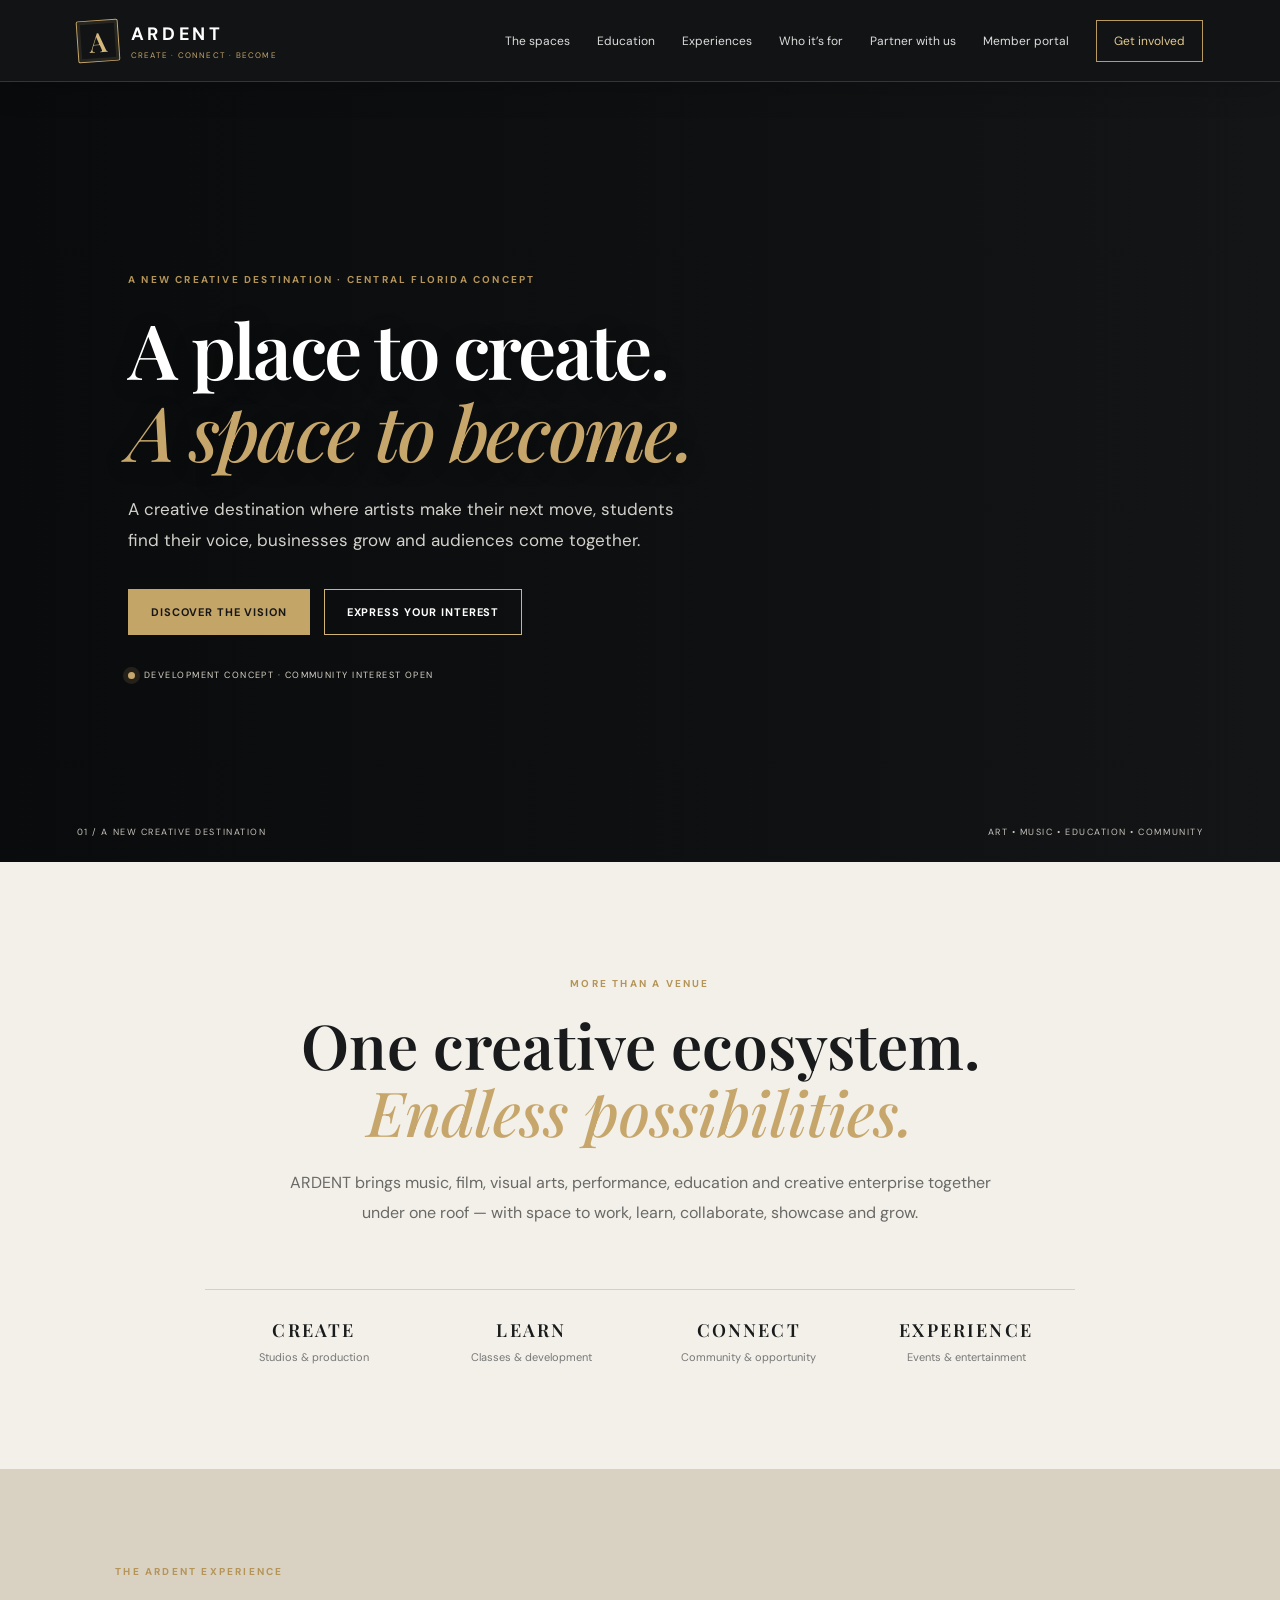
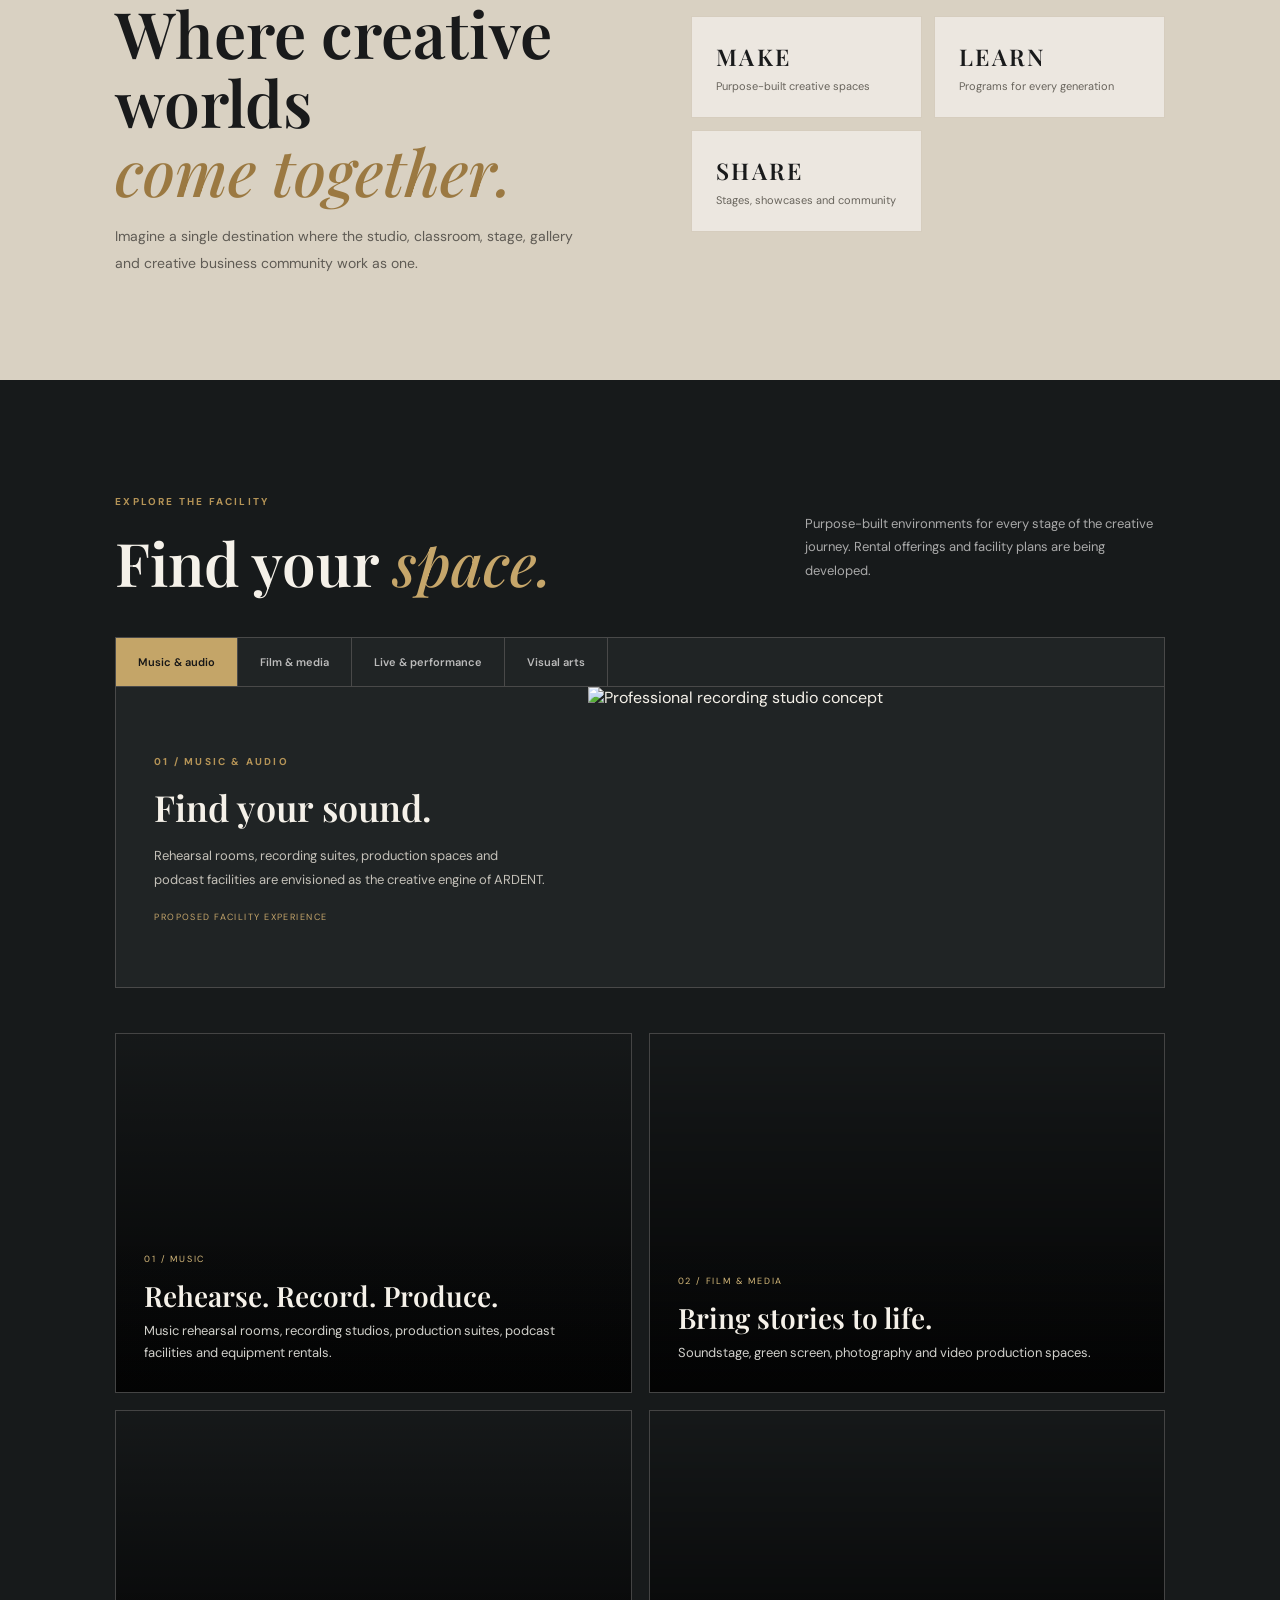
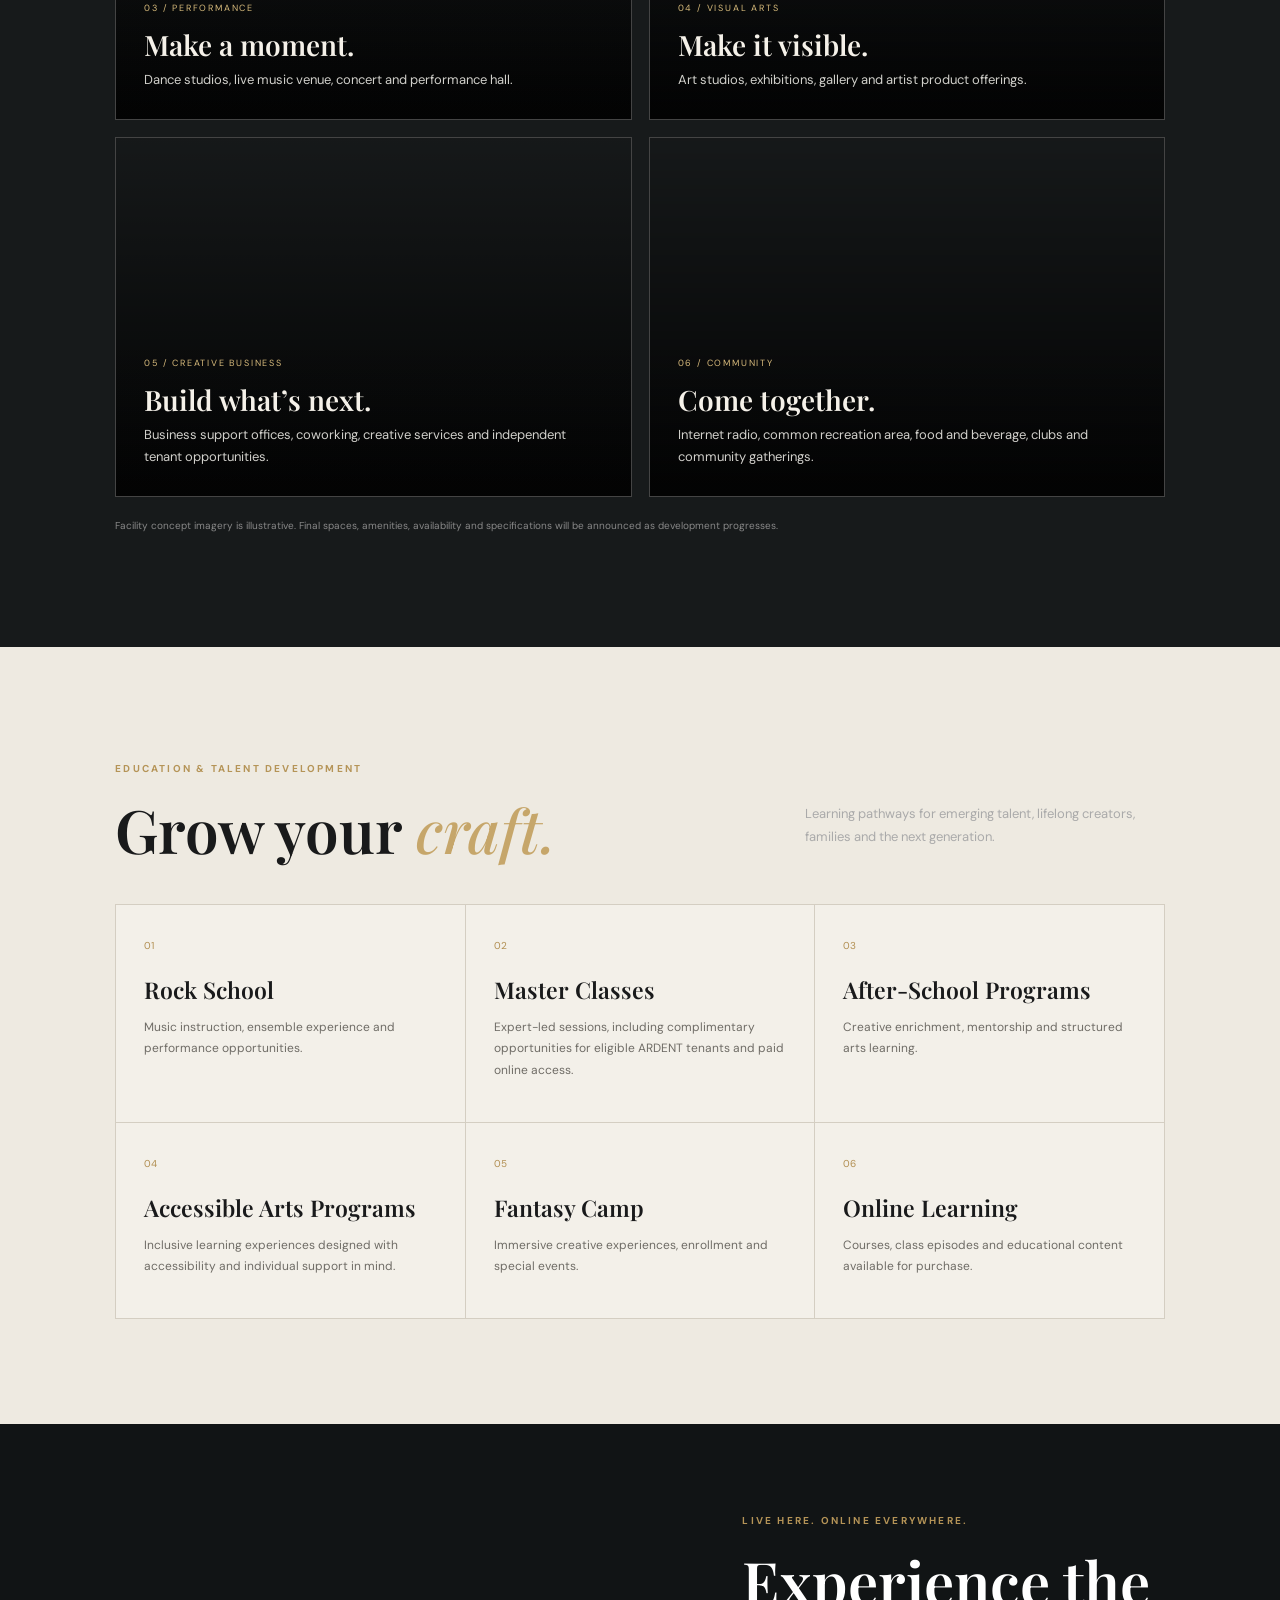
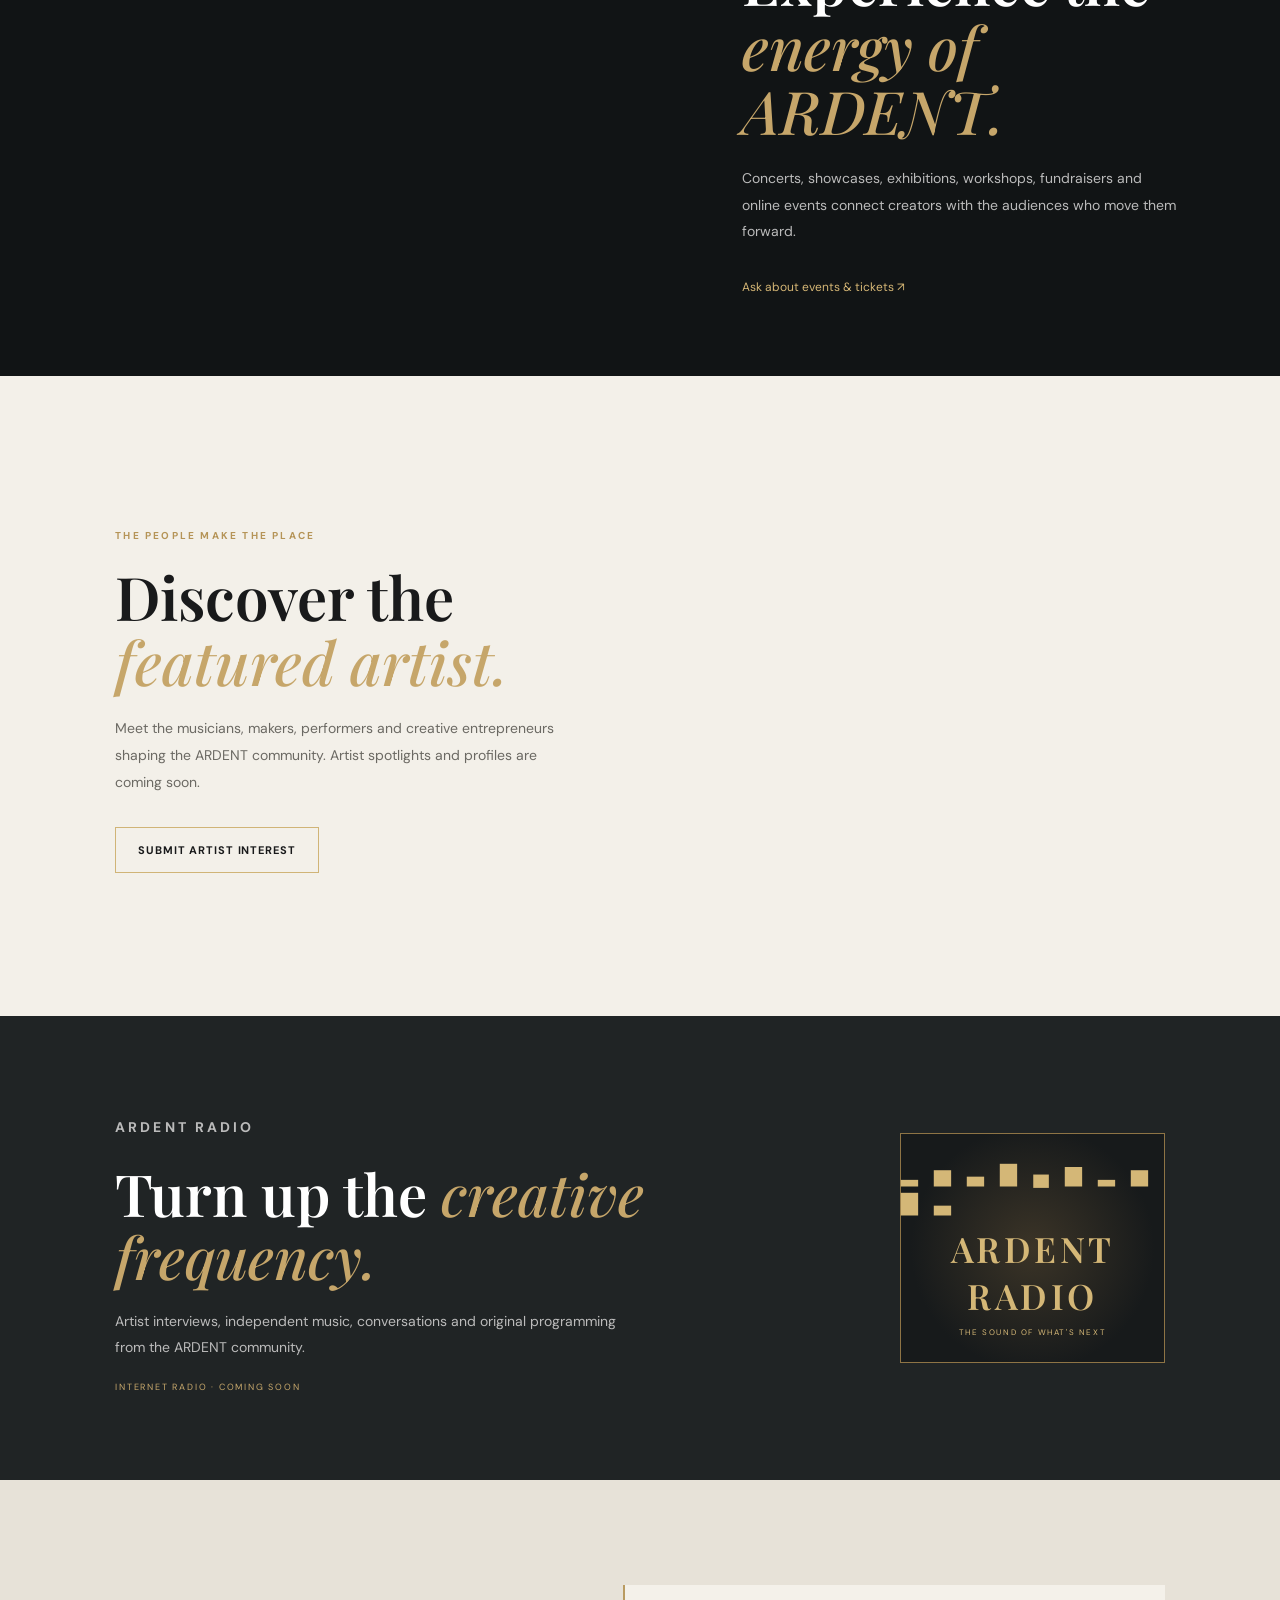
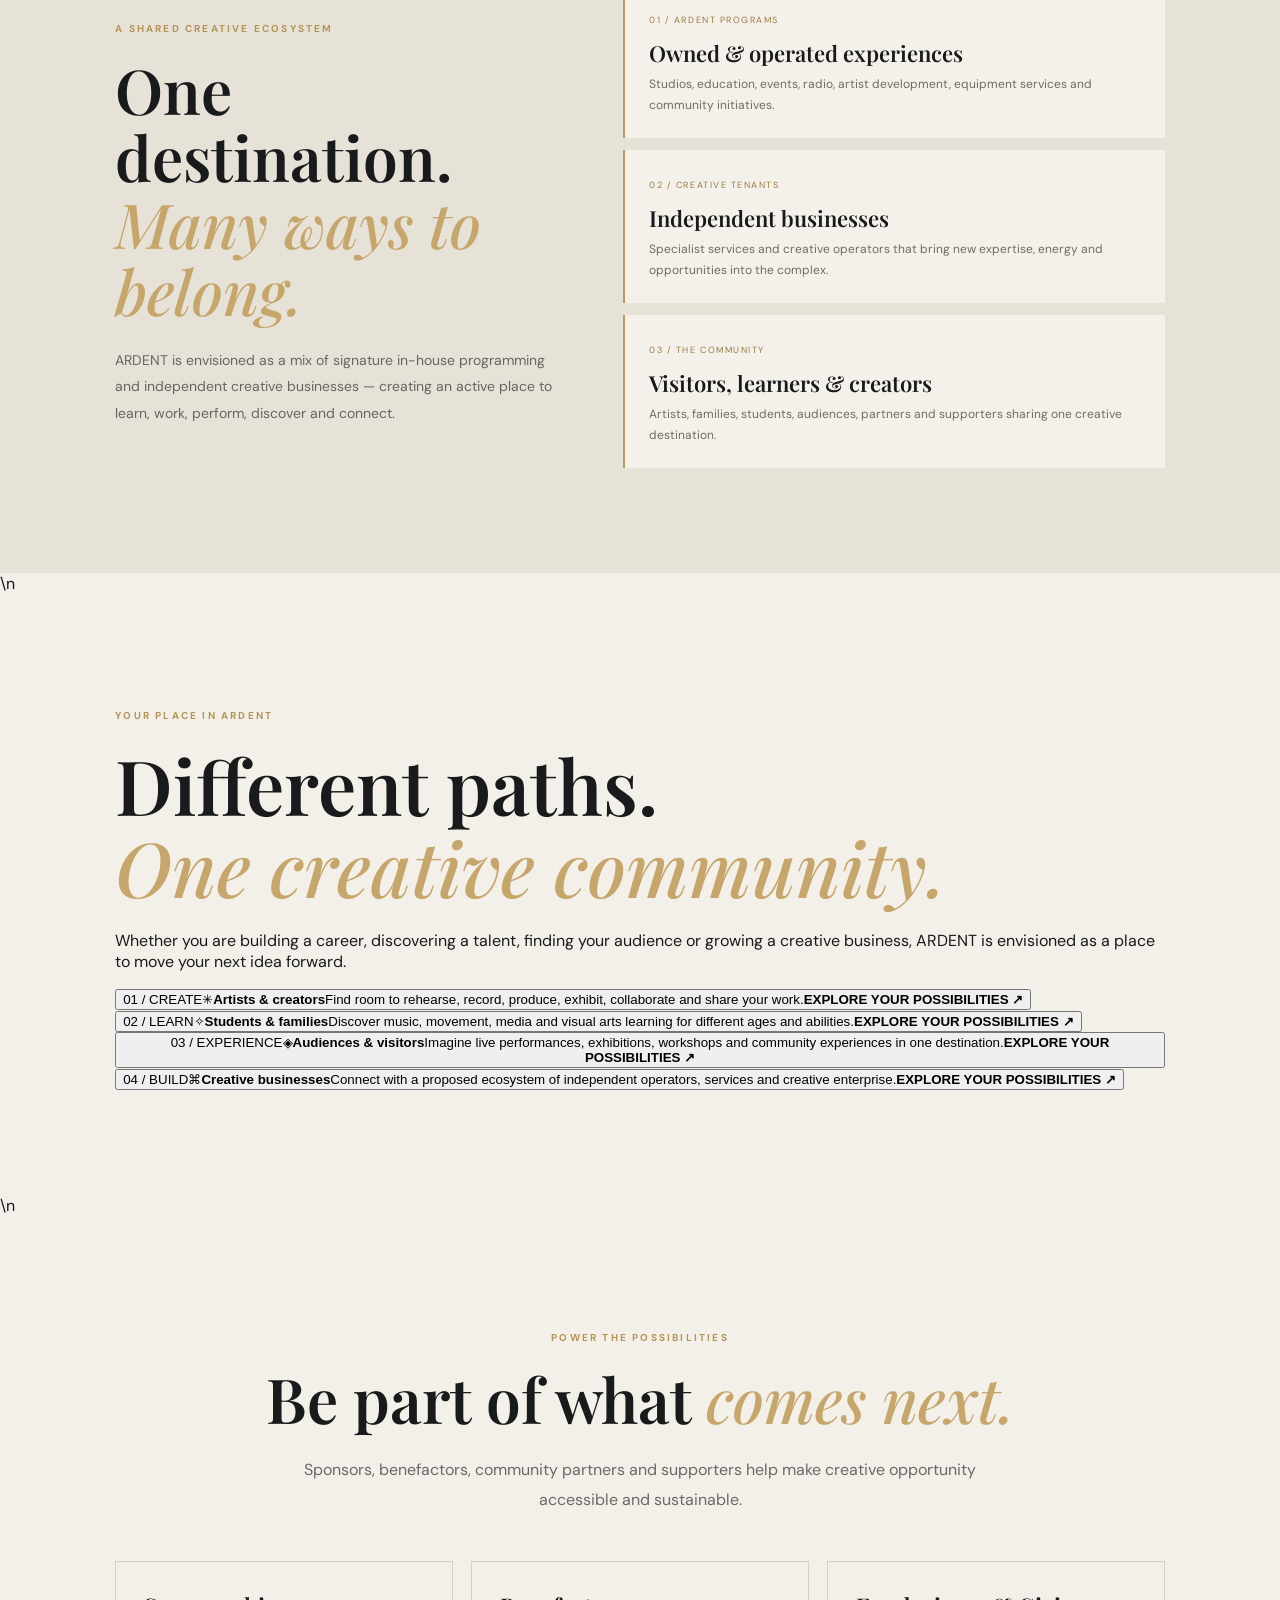
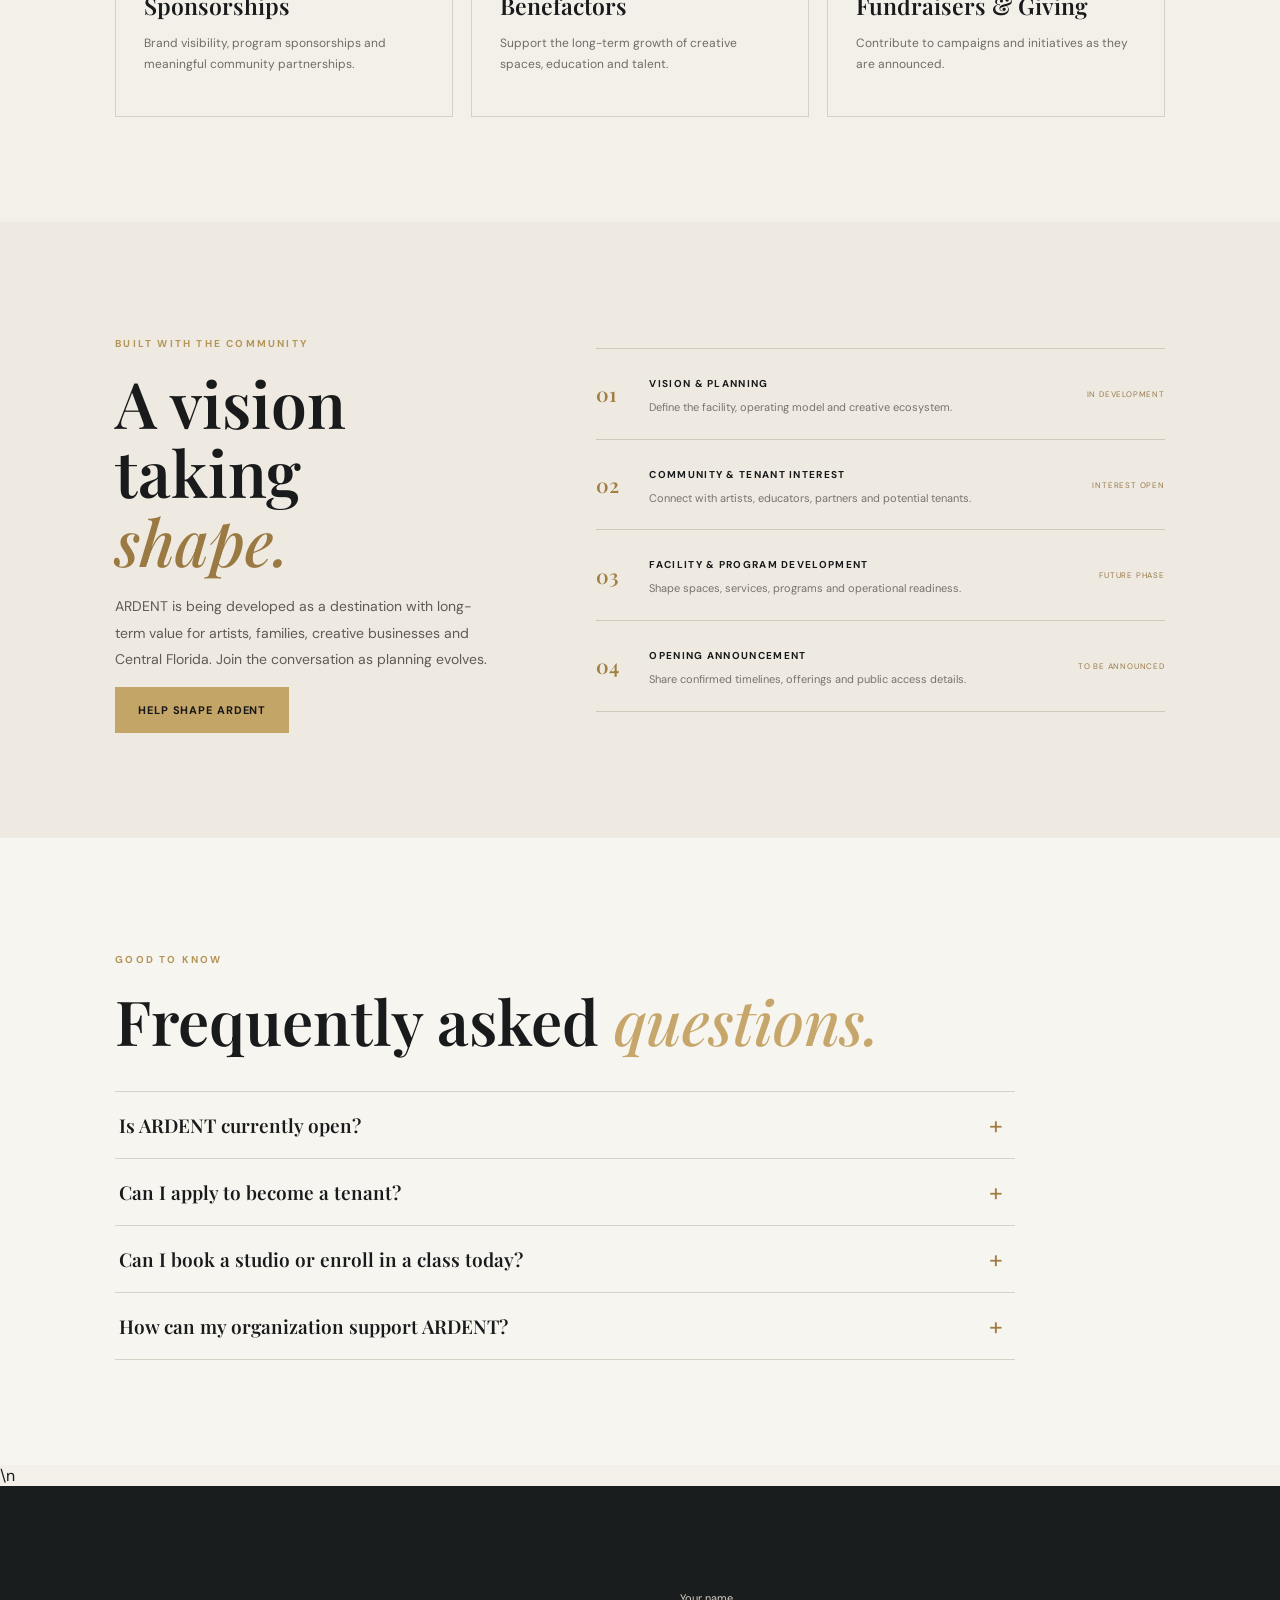
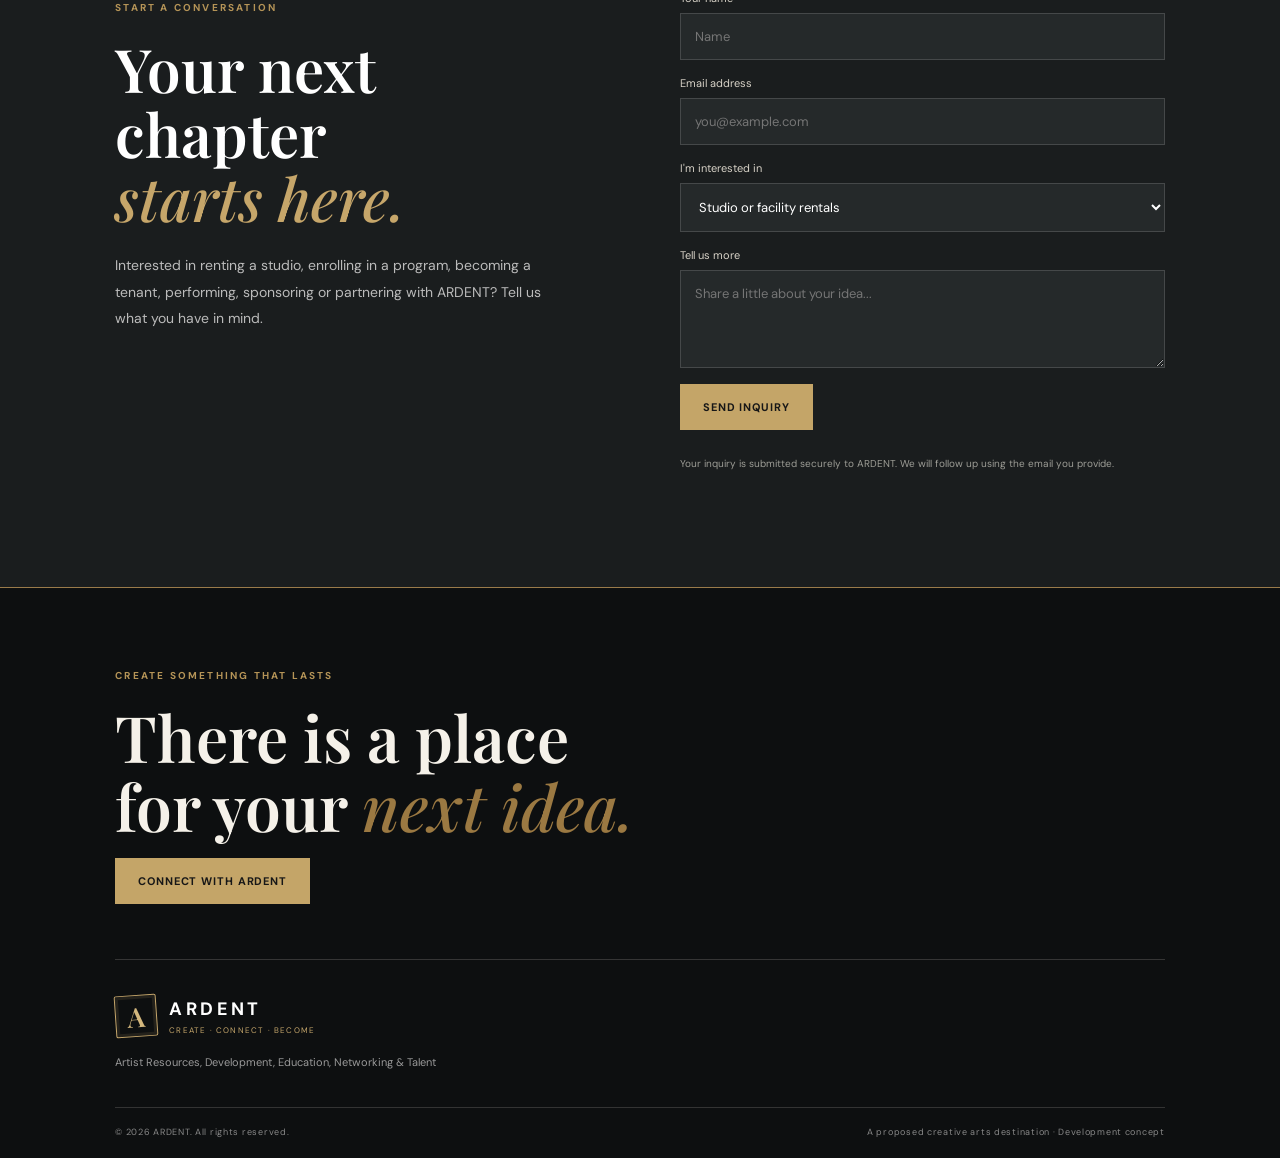
==== index.html @ de99eb01 "Add audience pathways to ARDENT destination website" ====
<!doctype html>
<html lang="en">
<head>
<meta charset="utf-8"><meta name="viewport" content="width=device-width, initial-scale=1">
<meta name="description" content="Discover ARDENT: a proposed creative arts destination bringing music, media, performance, visual arts, education and creative business together."><meta name="theme-color" content="#111314"><meta property="og:title" content="ARDENT | Create. Connect. Become."><meta property="og:description" content="A creative destination for artists, students, audiences and independent creative businesses."><meta property="og:type" content="website">
<title>ARDENT | Create. Connect. Become.</title>
<link rel="preconnect" href="https://fonts.googleapis.com"><link rel="preconnect" href="https://fonts.gstatic.com" crossorigin>
<link href="https://fonts.googleapis.com/css2?family=DM+Sans:wght@400;500;600;700&family=Playfair+Display:wght@500;600;700&display=swap" rel="stylesheet">
<link rel="stylesheet" href="styles.css">
</head>
<body>
<header class="site-header">
  <a class="brand" href="#home" aria-label="ARDENT home"><span class="brand-mark">A</span><span><b>ARDENT</b><small>CREATE · CONNECT · BECOME</small></span></a>
  <button class="menu-toggle" aria-label="Open menu" aria-expanded="false">☰</button>
  <nav class="nav">
    <a href="#spaces">The spaces</a><a href="#programs">Education</a><a href="#events">Experiences</a><a href="#belong">Who it’s for</a><a href="#support">Partner with us</a>
    <a href="portal.html">Member portal</a><a class="nav-cta" href="#connect">Get involved</a>
  </nav>
</header>
<main>
<section class="hero" id="home">
 <div class="hero-shade"></div><div class="hero-content">
  <p class="eyebrow">A NEW CREATIVE DESTINATION · CENTRAL FLORIDA CONCEPT</p>
  <h1>A place to create.<br><em>A space to become.</em></h1>
  <p class="hero-copy">A creative destination where artists make their next move, students find their voice, businesses grow and audiences come together.</p>
  <div class="hero-actions"><a class="button gold" href="#spaces">Discover the vision</a><a class="button outline" href="#connect">Express your interest</a></div><div class="hero-status"><span class="status-dot"></span> DEVELOPMENT CONCEPT · COMMUNITY INTEREST OPEN</div>
 </div><div class="hero-note"><span>01 / A NEW CREATIVE DESTINATION</span><span>ART • MUSIC • EDUCATION • COMMUNITY</span></div>
</section>
<section class="intro section">
 <p class="eyebrow">MORE THAN A VENUE</p><h2>One creative ecosystem.<br><em>Endless possibilities.</em></h2>
 <p class="lead">ARDENT brings music, film, visual arts, performance, education and creative enterprise together under one roof — with space to work, learn, collaborate, showcase and grow.</p>
 <div class="stat-row"><div><strong>CREATE</strong><span>Studios & production</span></div><div><strong>LEARN</strong><span>Classes & development</span></div><div><strong>CONNECT</strong><span>Community & opportunity</span></div><div><strong>EXPERIENCE</strong><span>Events & entertainment</span></div></div>
</section>
<section class="experience-band"><div><span class="eyebrow">THE ARDENT EXPERIENCE</span><h2>Where creative worlds<br><em>come together.</em></h2><p>Imagine a single destination where the studio, classroom, stage, gallery and creative business community work as one.</p></div><div class="experience-stats"><div><b>MAKE</b><span>Purpose-built creative spaces</span></div><div><b>LEARN</b><span>Programs for every generation</span></div><div><b>SHARE</b><span>Stages, showcases and community</span></div></div></section>
<section class="section dark-section" id="spaces">
 <div class="section-head"><div><p class="eyebrow">EXPLORE THE FACILITY</p><h2>Find your <em>space.</em></h2></div><p>Purpose-built environments for every stage of the creative journey. Rental offerings and facility plans are being developed.</p></div>
 <div class="space-explorer"><div class="explorer-tabs" role="tablist" aria-label="Explore ARDENT spaces"><button class="explorer-tab active" data-space="music" role="tab" aria-selected="true">Music & audio</button><button class="explorer-tab" data-space="film" role="tab" aria-selected="false">Film & media</button><button class="explorer-tab" data-space="live" role="tab" aria-selected="false">Live & performance</button><button class="explorer-tab" data-space="arts" role="tab" aria-selected="false">Visual arts</button></div><div class="explorer-panel" id="spaceExplorerPanel"><div><span class="eyebrow">01 / MUSIC & AUDIO</span><h3>Find your sound.</h3><p>Rehearsal rooms, recording suites, production spaces and podcast facilities are envisioned as the creative engine of ARDENT.</p><small>PROPOSED FACILITY EXPERIENCE</small></div><img src="https://images.unsplash.com/photo-1598488035139-bdbb2231ce04?auto=format&fit=crop&w=1100&q=85" alt="Professional recording studio concept"></div></div>
<div class="space-grid">
  <article class="space-card wide" style="--img:url('https://images.unsplash.com/photo-1598488035139-bdbb2231ce04?auto=format&fit=crop&w=1400&q=85')"><span>01 / MUSIC</span><h3>Rehearse. Record. Produce.</h3><p>Music rehearsal rooms, recording studios, production suites, podcast facilities and equipment rentals.</p></article>
  <article class="space-card" style="--img:url('https://images.unsplash.com/photo-1492619375914-88005aa9e8fb?auto=format&fit=crop&w=1000&q=85')"><span>02 / FILM & MEDIA</span><h3>Bring stories to life.</h3><p>Soundstage, green screen, photography and video production spaces.</p></article>
  <article class="space-card" style="--img:url('https://images.unsplash.com/photo-1508700115892-45ecd05ae2ad?auto=format&fit=crop&w=1000&q=85')"><span>03 / PERFORMANCE</span><h3>Make a moment.</h3><p>Dance studios, live music venue, concert and performance hall.</p></article>
  <article class="space-card" style="--img:url('https://images.unsplash.com/photo-1577083552431-6e5fd01aa342?auto=format&fit=crop&w=1000&q=85')"><span>04 / VISUAL ARTS</span><h3>Make it visible.</h3><p>Art studios, exhibitions, gallery and artist product offerings.</p></article>
  <article class="space-card" style="--img:url('https://images.unsplash.com/photo-1497366754035-f200968a6e72?auto=format&fit=crop&w=1000&q=85')"><span>05 / CREATIVE BUSINESS</span><h3>Build what’s next.</h3><p>Business support offices, coworking, creative services and independent tenant opportunities.</p></article>
  <article class="space-card wide" style="--img:url('https://images.unsplash.com/photo-1524368993298-7a2f8c5c2a5b?auto=format&fit=crop&w=1400&q=85')"><span>06 / COMMUNITY</span><h3>Come together.</h3><p>Internet radio, common recreation area, food and beverage, clubs and community gatherings.</p></article>
 </div>
 <p class="fine-print">Facility concept imagery is illustrative. Final spaces, amenities, availability and specifications will be announced as development progresses.</p>
</section>
<section class="section programs" id="programs">
 <div class="section-head"><div><p class="eyebrow">EDUCATION & TALENT DEVELOPMENT</p><h2>Grow your <em>craft.</em></h2></div><p>Learning pathways for emerging talent, lifelong creators, families and the next generation.</p></div>
 <div class="program-list">
  <div><span>01</span><h3>Rock School</h3><p>Music instruction, ensemble experience and performance opportunities.</p></div>
  <div><span>02</span><h3>Master Classes</h3><p>Expert-led sessions, including complimentary opportunities for eligible ARDENT tenants and paid online access.</p></div>
  <div><span>03</span><h3>After-School Programs</h3><p>Creative enrichment, mentorship and structured arts learning.</p></div>
  <div><span>04</span><h3>Accessible Arts Programs</h3><p>Inclusive learning experiences designed with accessibility and individual support in mind.</p></div>
  <div><span>05</span><h3>Fantasy Camp</h3><p>Immersive creative experiences, enrollment and special events.</p></div>
  <div><span>06</span><h3>Online Learning</h3><p>Courses, class episodes and educational content available for purchase.</p></div>
 </div>
</section>
<section class="feature" id="events"><div class="feature-image"></div><div class="feature-copy"><p class="eyebrow">LIVE HERE. ONLINE EVERYWHERE.</p><h2>Experience the<br><em>energy of ARDENT.</em></h2><p>Concerts, showcases, exhibitions, workshops, fundraisers and online events connect creators with the audiences who move them forward.</p><a class="text-link" href="#connect">Ask about events & tickets ↗</a></div></section>
<section class="section artist-section" id="artists"><div class="artist-copy"><p class="eyebrow">THE PEOPLE MAKE THE PLACE</p><h2>Discover the<br><em>featured artist.</em></h2><p>Meet the musicians, makers, performers and creative entrepreneurs shaping the ARDENT community. Artist spotlights and profiles are coming soon.</p><a class="button outline dark-outline" href="#connect">Submit artist interest</a></div><div class="artist-photo"></div></section>
<section class="radio-section" id="radio"><div><p class="eyebrow">ARDENT RADIO</p><h2>Turn up the <em>creative frequency.</em></h2><p>Artist interviews, independent music, conversations and original programming from the ARDENT community.</p><span class="coming">INTERNET RADIO · COMING SOON</span></div><div class="radio-art"><span class="sound-bars">▂ ▅ ▃ ▇ ▄ ▆ ▂ ▅ ▇ ▃</span><b>ARDENT<br>RADIO</b><small>THE SOUND OF WHAT'S NEXT</small></div></section>
<section class="section vision-section"><div class="vision-heading"><p class="eyebrow">A SHARED CREATIVE ECOSYSTEM</p><h2>One destination.<br><em>Many ways to belong.</em></h2><p>ARDENT is envisioned as a mix of signature in-house programming and independent creative businesses — creating an active place to learn, work, perform, discover and connect.</p></div><div class="vision-columns"><article><span>01 / ARDENT PROGRAMS</span><h3>Owned & operated experiences</h3><p>Studios, education, events, radio, artist development, equipment services and community initiatives.</p></article><article><span>02 / CREATIVE TENANTS</span><h3>Independent businesses</h3><p>Specialist services and creative operators that bring new expertise, energy and opportunities into the complex.</p></article><article><span>03 / THE COMMUNITY</span><h3>Visitors, learners & creators</h3><p>Artists, families, students, audiences, partners and supporters sharing one creative destination.</p></article></div></section>\n
<section class="section pathways-section" id="belong">
 <div class="pathways-heading"><p class="eyebrow">YOUR PLACE IN ARDENT</p><h2>Different paths.<br><em>One creative community.</em></h2><p>Whether you are building a career, discovering a talent, finding your audience or growing a creative business, ARDENT is envisioned as a place to move your next idea forward.</p></div>
 <div class="pathways-grid">
  <button class="pathway-card" type="button" data-interest="Performing or featuring my work"><span class="pathway-number">01 / CREATE</span><span class="pathway-icon">✳</span><strong>Artists & creators</strong><span>Find room to rehearse, record, produce, exhibit, collaborate and share your work.</span><b>EXPLORE YOUR POSSIBILITIES ↗</b></button>
  <button class="pathway-card" type="button" data-interest="Education and programs"><span class="pathway-number">02 / LEARN</span><span class="pathway-icon">✧</span><strong>Students & families</strong><span>Discover music, movement, media and visual arts learning for different ages and abilities.</span><b>EXPLORE YOUR POSSIBILITIES ↗</b></button>
  <button class="pathway-card" type="button" data-interest="Events, radio or media"><span class="pathway-number">03 / EXPERIENCE</span><span class="pathway-icon">◈</span><strong>Audiences & visitors</strong><span>Imagine live performances, exhibitions, workshops and community experiences in one destination.</span><b>EXPLORE YOUR POSSIBILITIES ↗</b></button>
  <button class="pathway-card" type="button" data-interest="Becoming an independent tenant"><span class="pathway-number">04 / BUILD</span><span class="pathway-icon">⌘</span><strong>Creative businesses</strong><span>Connect with a proposed ecosystem of independent operators, services and creative enterprise.</span><b>EXPLORE YOUR POSSIBILITIES ↗</b></button>
 </div>
</section>
\n<section class="section support-section" id="support"><p class="eyebrow">POWER THE POSSIBILITIES</p><h2>Be part of what <em>comes next.</em></h2><p class="lead">Sponsors, benefactors, community partners and supporters help make creative opportunity accessible and sustainable.</p>
 <div class="support-grid"><div><h3>Sponsorships</h3><p>Brand visibility, program sponsorships and meaningful community partnerships.</p></div><div><h3>Benefactors</h3><p>Support the long-term growth of creative spaces, education and talent.</p></div><div><h3>Fundraisers & Giving</h3><p>Contribute to campaigns and initiatives as they are announced.</p></div></div>
</section>
<section class="section roadmap-section"><div><p class="eyebrow">BUILT WITH THE COMMUNITY</p><h2>A vision taking<br><em>shape.</em></h2><p>ARDENT is being developed as a destination with long-term value for artists, families, creative businesses and Central Florida. Join the conversation as planning evolves.</p><a class="button gold" href="#connect">Help shape ARDENT</a></div><div class="roadmap"><article><span>01</span><div><b>VISION & PLANNING</b><p>Define the facility, operating model and creative ecosystem.</p></div><small>IN DEVELOPMENT</small></article><article><span>02</span><div><b>COMMUNITY & TENANT INTEREST</b><p>Connect with artists, educators, partners and potential tenants.</p></div><small>INTEREST OPEN</small></article><article><span>03</span><div><b>FACILITY & PROGRAM DEVELOPMENT</b><p>Shape spaces, services, programs and operational readiness.</p></div><small>FUTURE PHASE</small></article><article><span>04</span><div><b>OPENING ANNOUNCEMENT</b><p>Share confirmed timelines, offerings and public access details.</p></div><small>TO BE ANNOUNCED</small></article></div></section>
<section class="section faq-section"><p class="eyebrow">GOOD TO KNOW</p><h2>Frequently asked <em>questions.</em></h2><div class="faq-list"><details><summary>Is ARDENT currently open?</summary><p>ARDENT is a developing facility concept. The spaces, services and programs shown here communicate the vision and are not represented as currently open or available.</p></details><details><summary>Can I apply to become a tenant?</summary><p>Yes. You can submit an expression of interest through the member portal. Applications are for planning and review; no lease or space is currently being offered through this website.</p></details><details><summary>Can I book a studio or enroll in a class today?</summary><p>You can submit an interest or preliminary request. Availability, schedules, pricing and confirmed bookings will be announced when operations are established.</p></details><details><summary>How can my organization support ARDENT?</summary><p>Use the inquiry form to express interest in sponsorship, partnerships, community programming or other ways to contribute.</p></details></div></section>\n<section class="section connect-section" id="connect"><div><p class="eyebrow">START A CONVERSATION</p><h2>Your next chapter<br><em>starts here.</em></h2><p>Interested in renting a studio, enrolling in a program, becoming a tenant, performing, sponsoring or partnering with ARDENT? Tell us what you have in mind.</p></div>
<form class="contact-form" id="interestForm"><label>Your name<input required name="name" placeholder="Name"></label><label>Email address<input required type="email" name="email" placeholder="you@example.com"></label><label>I'm interested in<select name="interest"><option>Studio or facility rentals</option><option>Education and programs</option><option>Becoming an independent tenant</option><option>Performing or featuring my work</option><option>Sponsorship or benefactor opportunities</option><option>Events, radio or media</option><option>Other partnership</option></select></label><label>Tell us more<textarea name="message" rows="4" placeholder="Share a little about your idea..."></textarea></label><button class="button gold" type="submit">Send inquiry</button><p class="form-note" id="formNote">Your inquiry is submitted securely to ARDENT. We will follow up using the email you provide.</p></form>
</section>
</main>
<footer><div class="footer-cta"><span class="eyebrow">CREATE SOMETHING THAT LASTS</span><h2>There is a place<br>for your <em>next idea.</em></h2><a class="button gold" href="#connect">Connect with ARDENT</a></div><a class="brand footer-brand" href="#home"><span class="brand-mark">A</span><span><b>ARDENT</b><small>CREATE · CONNECT · BECOME</small></span></a><p>Artist Resources, Development, Education, Networking & Talent</p><div class="footer-bottom"><span>© <span id="year"></span> ARDENT. All rights reserved.</span><span>A proposed creative arts destination · Development concept</span></div></footer>
<script src="https://cdn.jsdelivr.net/npm/@supabase/supabase-js@2"></script><script src="script.js"></script>
</body></html>
---- styles.css ----
*{box-sizing:border-box}html{scroll-behavior:smooth}body{margin:0;background:#f3f0e9;color:#191a1b;font-family:"DM Sans",sans-serif}a{color:inherit;text-decoration:none}.site-header{height:82px;padding:0 6vw;display:flex;align-items:center;justify-content:space-between;background:#111314;color:#fff;position:sticky;top:0;z-index:20;border-bottom:1px solid #343536}.brand{display:flex;align-items:center;gap:12px}.brand-mark{width:42px;height:42px;border:1px solid #c5a66b;color:#d3b77d;display:grid;place-items:center;font:600 27px "Playfair Display";transform:rotate(-4deg)}.brand b{display:block;letter-spacing:.2em;font-size:18px}.brand small{display:block;font-size:8px;letter-spacing:.15em;color:#c5a66b;margin-top:4px}.nav{display:flex;align-items:center;gap:27px;font-size:12px;color:#ddd}.nav a:hover{color:#d8bd83}.nav-cta{border:1px solid #b99b61;padding:12px 17px;color:#e3c98f}.menu-toggle{display:none;background:none;border:0;color:white;font-size:25px}.hero{min-height:690px;position:relative;display:flex;align-items:center;background:#151719 url("https://images.unsplash.com/photo-1506157786151-b8491531f063?auto=format&fit=crop&w=2200&q=90") center/cover;color:white}.hero-shade{position:absolute;inset:0;background:linear-gradient(90deg,rgba(8,10,11,.92),rgba(8,10,11,.58) 52%,rgba(8,10,11,.15))}.hero-content{position:relative;padding:100px 10vw;max-width:900px}.eyebrow{font-size:10px;letter-spacing:.22em;color:#b59457;font-weight:700}.hero h1,h2{font:600 clamp(42px,6vw,76px)/1.08 "Playfair Display",serif;margin:22px 0}.hero h1 em,h2 em{color:#c6a66a;font-weight:500}.hero-copy{max-width:560px;color:#d3d1cb;font-size:17px;line-height:1.8}.hero-actions{display:flex;gap:14px;margin-top:34px;flex-wrap:wrap}.button{display:inline-flex;align-items:center;justify-content:center;padding:15px 22px;font:700 11px "DM Sans";letter-spacing:.08em;text-transform:uppercase;border:1px solid transparent;cursor:pointer}.gold{background:#c4a568;color:#171717}.gold:hover{background:#d9bd83}.outline{border-color:#d0b477;color:#fff}.hero-note{position:absolute;bottom:24px;left:6vw;right:6vw;display:flex;justify-content:space-between;color:#c8c4bb;font-size:9px;letter-spacing:.17em}.section{padding:105px 9vw}.intro{text-align:center;max-width:1100px;margin:auto}.intro h2,.support-section h2{font-size:clamp(40px,5vw,62px)}.lead{max-width:720px;margin:0 auto;color:#696966;line-height:1.9;font-size:16px}.stat-row{display:grid;grid-template-columns:repeat(4,1fr);margin-top:60px;border-top:1px solid #d5d0c5;padding-top:28px}.stat-row div{display:flex;flex-direction:column;gap:8px}.stat-row strong{font:600 18px "Playfair Display";letter-spacing:.12em}.stat-row span{font-size:11px;color:#777}.dark-section{background:#171a1b;color:#f5f1e9}.section-head{display:flex;justify-content:space-between;align-items:end;gap:50px;margin-bottom:42px}.section-head h2{font-size:clamp(40px,5vw,60px);margin-bottom:0}.section-head>p{max-width:360px;color:#aaa;line-height:1.8;font-size:13px}.space-grid{display:grid;grid-template-columns:repeat(2,1fr);gap:17px}.space-card{min-height:310px;padding:28px;display:flex;flex-direction:column;justify-content:end;background:linear-gradient(0deg,rgba(0,0,0,.88),rgba(0,0,0,.06)),var(--img) center/cover;border:1px solid #444}.space-card.wide{min-height:360px}.space-card span{font-size:9px;letter-spacing:.2em;color:#d8bb7c}.space-card h3{font:600 28px "Playfair Display";margin:12px 0 6px}.space-card p{max-width:460px;color:#d1d0cb;font-size:13px;line-height:1.7;margin:0}.fine-print{font-size:10px;color:#888;margin-top:22px}.programs{background:#eeeae1}.program-list{display:grid;grid-template-columns:repeat(3,1fr);gap:1px;background:#d4cec2;border:1px solid #d4cec2}.program-list>div{background:#f3f0e9;padding:28px;min-height:190px}.program-list span{font-size:10px;color:#b18e50}.program-list h3,.support-grid h3{font:600 23px "Playfair Display";margin:20px 0 8px}.program-list p,.support-grid p{font-size:12px;line-height:1.8;color:#6f6c66}.feature{display:grid;grid-template-columns:1fr 1fr;background:#111415;color:white;min-height:500px}.feature-image{background:url("https://images.unsplash.com/photo-1470229722913-7c0e2dbbafd3?auto=format&fit=crop&w=1300&q=85") center/cover}.feature-copy{padding:80px 8vw;align-self:center}.feature-copy h2,.artist-copy h2{font-size:clamp(40px,5vw,60px)}.feature-copy p:not(.eyebrow),.artist-copy p:not(.eyebrow){font-size:14px;line-height:1.9;color:#bbb;max-width:470px}.text-link{display:inline-block;margin-top:20px;color:#d5b675;font-size:12px}.artist-section{display:grid;grid-template-columns:1fr 1fr;gap:70px;align-items:center}.artist-photo{min-height:430px;background:url("https://images.unsplash.com/photo-1524368535928-5b5e00ddc76b?auto=format&fit=crop&w=1200&q=85") center/cover}.artist-copy p:not(.eyebrow){color:#6b6963}.dark-outline{color:#191a1b;margin-top:18px}.radio-section{background:#202425;color:white;padding:85px 9vw;display:flex;align-items:center;justify-content:space-between;gap:50px}.radio-section h2{font-size:clamp(38px,5vw,58px)}.radio-section p{color:#bbb;max-width:530px;line-height:1.8;font-size:14px}.coming{font-size:9px;letter-spacing:.2em;color:#c8a96c}.radio-art{width:290px;height:230px;border:1px solid #8e7445;display:flex;flex-direction:column;justify-content:center;align-items:center;background:radial-gradient(circle,#3b3427,#171a1b 70%);color:#d4b777}.radio-art b{font:600 35px "Playfair Display";letter-spacing:.1em;text-align:center;margin:8px}.radio-art small{font-size:8px;letter-spacing:.2em}.sound-bars{font-size:22px;letter-spacing:5px}.support-section{text-align:center}.support-section .lead{margin-bottom:45px}.support-grid{display:grid;grid-template-columns:repeat(3,1fr);gap:18px;text-align:left}.support-grid>div{padding:28px;border:1px solid #d5d0c5}.support-grid h3{margin-top:0}.connect-section{background:#1a1d1e;color:white;display:grid;grid-template-columns:1fr 1fr;gap:80px}.connect-section h2{font-size:clamp(40px,5vw,60px)}.connect-section>div>p:not(.eyebrow){color:#bbb;line-height:1.9;font-size:14px;max-width:440px}.contact-form{display:grid;gap:16px}.contact-form label{display:grid;gap:8px;font-size:11px;color:#d7d2c7}.contact-form input,.contact-form select,.contact-form textarea{width:100%;padding:14px;background:#25292a;border:1px solid #454849;color:white;font:13px "DM Sans"}.contact-form textarea{resize:vertical}.contact-form .button{width:max-content}.form-note{font-size:10px;line-height:1.6;color:#9d9d96}footer{background:#0d0f10;color:white;padding:45px 9vw 20px}footer>p{font-size:11px;color:#999;margin:18px 0 38px}.footer-bottom{display:flex;justify-content:space-between;border-top:1px solid #333;padding-top:18px;color:#888;font-size:9px;letter-spacing:.08em}
@media(max-width:900px){.nav{gap:14px}.nav a{font-size:10px}.section{padding:75px 6vw}.hero-content{padding:90px 7vw}.section-head{display:block}.section-head>p{margin-top:20px}.connect-section{gap:35px}.artist-section{gap:35px}}
@media(max-width:700px){.site-header{height:70px;padding:0 5vw}.menu-toggle{display:block}.nav{display:none;position:absolute;top:70px;left:0;right:0;background:#111314;padding:20px 6vw 28px;flex-direction:column;align-items:flex-start}.nav.open{display:flex}.hero{min-height:650px}.hero-content{padding:80px 7vw}.hero-note span:last-child{display:none}.stat-row{grid-template-columns:repeat(2,1fr);gap:28px}.space-grid,.program-list,.feature,.artist-section,.connect-section,.support-grid{grid-template-columns:1fr}.space-card,.space-card.wide{min-height:280px}.feature-image{min-height:300px}.artist-photo{min-height:330px;grid-row:1}.radio-section{padding:70px 7vw;display:block}.radio-art{margin:35px auto 0;max-width:100%}.connect-section{gap:45px}.footer-bottom{gap:12px;flex-direction:column}.hero h1{font-size:48px}}
/* ARDENT portal additions */
.portal-link{color:#d5b675}

/* Professional presentation refinements */
:root{scroll-padding-top:88px}
.site-header{box-shadow:0 8px 30px rgba(0,0,0,.16);backdrop-filter:blur(14px)}
.brand-mark{border-radius:2px;box-shadow:inset 0 0 0 3px rgba(197,166,107,.12)}
.nav a{transition:color .2s ease}
.nav a:not(.nav-cta):hover{color:#d8bd83}
.nav-cta{transition:background .2s ease,color .2s ease}
.nav-cta:hover{background:#c4a568;color:#111}
.hero{min-height:min(780px,calc(100vh - 82px));background-position:center 42%}
.hero-content{max-width:980px}
.hero h1{letter-spacing:-.035em;text-shadow:0 4px 24px rgba(0,0,0,.22)}
.hero-status{display:flex;align-items:center;gap:9px;margin-top:34px;color:#d9d4c8;font-size:9px;letter-spacing:.16em}
.status-dot{width:7px;height:7px;border-radius:50%;background:#c5a66b;box-shadow:0 0 0 5px rgba(197,166,107,.14)}
.button{transition:transform .2s ease,background .2s ease,border-color .2s ease}
.button:hover{transform:translateY(-2px)}
.space-card{position:relative;overflow:hidden;transition:transform .25s ease,border-color .25s ease}
.space-card:hover{transform:translateY(-4px);border-color:#c5a66b}
.space-card:before{content:"";position:absolute;inset:0;background:linear-gradient(0deg,rgba(0,0,0,.16),transparent 55%);pointer-events:none}
.space-card>*{position:relative}
.program-list>div,.support-grid>div{transition:transform .2s ease,box-shadow .2s ease}
.program-list>div:hover,.support-grid>div:hover{transform:translateY(-3px);box-shadow:0 12px 30px rgba(0,0,0,.07)}
.vision-section{background:#e7e2d8;display:grid;grid-template-columns:.9fr 1.1fr;gap:65px;align-items:center}
.vision-heading h2,.faq-section h2{font-size:clamp(40px,5vw,62px)}
.vision-heading>p:last-child{max-width:460px;color:#69665f;font-size:14px;line-height:1.9}
.vision-columns{display:grid;gap:12px}
.vision-columns article{padding:22px 24px;background:#f4f1ea;border-left:2px solid #b99b61}
.vision-columns span{font-size:9px;letter-spacing:.17em;color:#9b7a43}
.vision-columns h3{font:600 22px "Playfair Display";margin:10px 0 6px}
.vision-columns p{font-size:12px;line-height:1.75;color:#6f6c66;margin:0}
.faq-section{background:#f7f5f0}
.faq-section h2{margin-bottom:36px}
.faq-list{max-width:900px;border-top:1px solid #d7d1c6}
.faq-list details{border-bottom:1px solid #d7d1c6;padding:20px 4px}
.faq-list summary{cursor:pointer;list-style:none;font:600 19px "Playfair Display";position:relative;padding-right:35px}
.faq-list summary::-webkit-details-marker{display:none}
.faq-list summary:after{content:"+";position:absolute;right:8px;top:-3px;color:#a17e43;font:400 25px "DM Sans"}
.faq-list details[open] summary:after{content:"−"}
.faq-list details p{max-width:760px;color:#69665f;font-size:13px;line-height:1.85;margin:14px 0 2px}
.contact-form input:focus,.contact-form select:focus,.contact-form textarea:focus,.portal-card input:focus,.portal-card select:focus,.portal-card textarea:focus{outline:2px solid #c5a66b;outline-offset:2px}
footer{border-top:1px solid #9a7b4a}
@media(max-width:700px){.hero{min-height:650px}.hero-status{font-size:8px;line-height:1.6}.vision-section{grid-template-columns:1fr;gap:30px}.faq-list summary{font-size:17px}}
@media(prefers-reduced-motion:reduce){html{scroll-behavior:auto}*,*:before,*:after{transition:none!important;animation:none!important}}

/* Immersive destination experience */
.experience-band{padding:90px 9vw;background:#d9d1c2;display:grid;grid-template-columns:1fr 1fr;gap:8vw;align-items:center}
.experience-band h2,.roadmap-section h2,.footer-cta h2{font:600 clamp(42px,5vw,64px)/1.08 "Playfair Display";margin:18px 0}
.experience-band h2 em,.roadmap-section h2 em,.footer-cta h2 em{color:#9b7942}
.experience-band p,.roadmap-section>div>p:not(.eyebrow){max-width:520px;color:#5f5b54;line-height:1.9;font-size:14px}
.experience-stats{display:grid;grid-template-columns:1fr 1fr;gap:12px}
.experience-stats div{padding:24px;background:rgba(255,255,255,.48);border:1px solid rgba(125,99,57,.2)}
.experience-stats b{display:block;font:600 23px "Playfair Display";letter-spacing:.1em}
.experience-stats span{display:block;margin-top:7px;color:#68645c;font-size:11px}
.space-explorer{margin:0 0 45px;border:1px solid #494949;background:#202425}
.explorer-tabs{display:flex;flex-wrap:wrap;border-bottom:1px solid #494949}
.explorer-tab{padding:17px 22px;border:0;border-right:1px solid #494949;background:transparent;color:#bbb;font:600 11px "DM Sans";cursor:pointer}
.explorer-tab.active{background:#c4a568;color:#171717}
.explorer-panel{display:grid;grid-template-columns:.9fr 1.1fr;min-height:300px;transition:opacity .18s ease}
.explorer-panel.changing{opacity:.45}
.explorer-panel>div{padding:38px;align-self:center}
.explorer-panel h3{font:600 36px "Playfair Display";margin:13px 0}
.explorer-panel p{color:#c4c1b9;line-height:1.8;font-size:13px}
.explorer-panel small{color:#c5a66b;font-size:9px;letter-spacing:.16em}
.explorer-panel img{width:100%;height:100%;min-height:300px;object-fit:cover}
.roadmap-section{background:#eeeae1;display:grid;grid-template-columns:.8fr 1.2fr;gap:8vw;align-items:center}
.roadmap{border-top:1px solid #d0c8b9}
.roadmap article{display:grid;grid-template-columns:38px 1fr auto;gap:15px;align-items:center;padding:22px 0;border-bottom:1px solid #d0c8b9}
.roadmap article>span{font:600 20px "Playfair Display";color:#a17e43}
.roadmap article b{font-size:10px;letter-spacing:.13em}
.roadmap article p{font-size:11px;color:#77736c;margin:7px 0 0;line-height:1.6}
.roadmap article small{font-size:8px;letter-spacing:.1em;color:#987a4c}
.footer-cta{padding:30px 0 55px;margin-bottom:35px;border-bottom:1px solid #353535}
.footer-cta h2{color:#f5f1e9}
@media(max-width:700px){.experience-band,.roadmap-section{grid-template-columns:1fr;gap:30px}.experience-band{padding:65px 7vw}.explorer-tabs{display:grid;grid-template-columns:1fr 1fr}.explorer-tab{border-bottom:1px solid #494949;padding:14px 9px}.explorer-panel{grid-template-columns:1fr}.explorer-panel img{grid-row:1;min-height:220px;max-height:260px}.explorer-panel>div{padding:25px}.roadmap article{grid-template-columns:28px 1fr}.roadmap article small{grid-column:2}.experience-stats{gap:8px}.experience-stats div{padding:18px}}
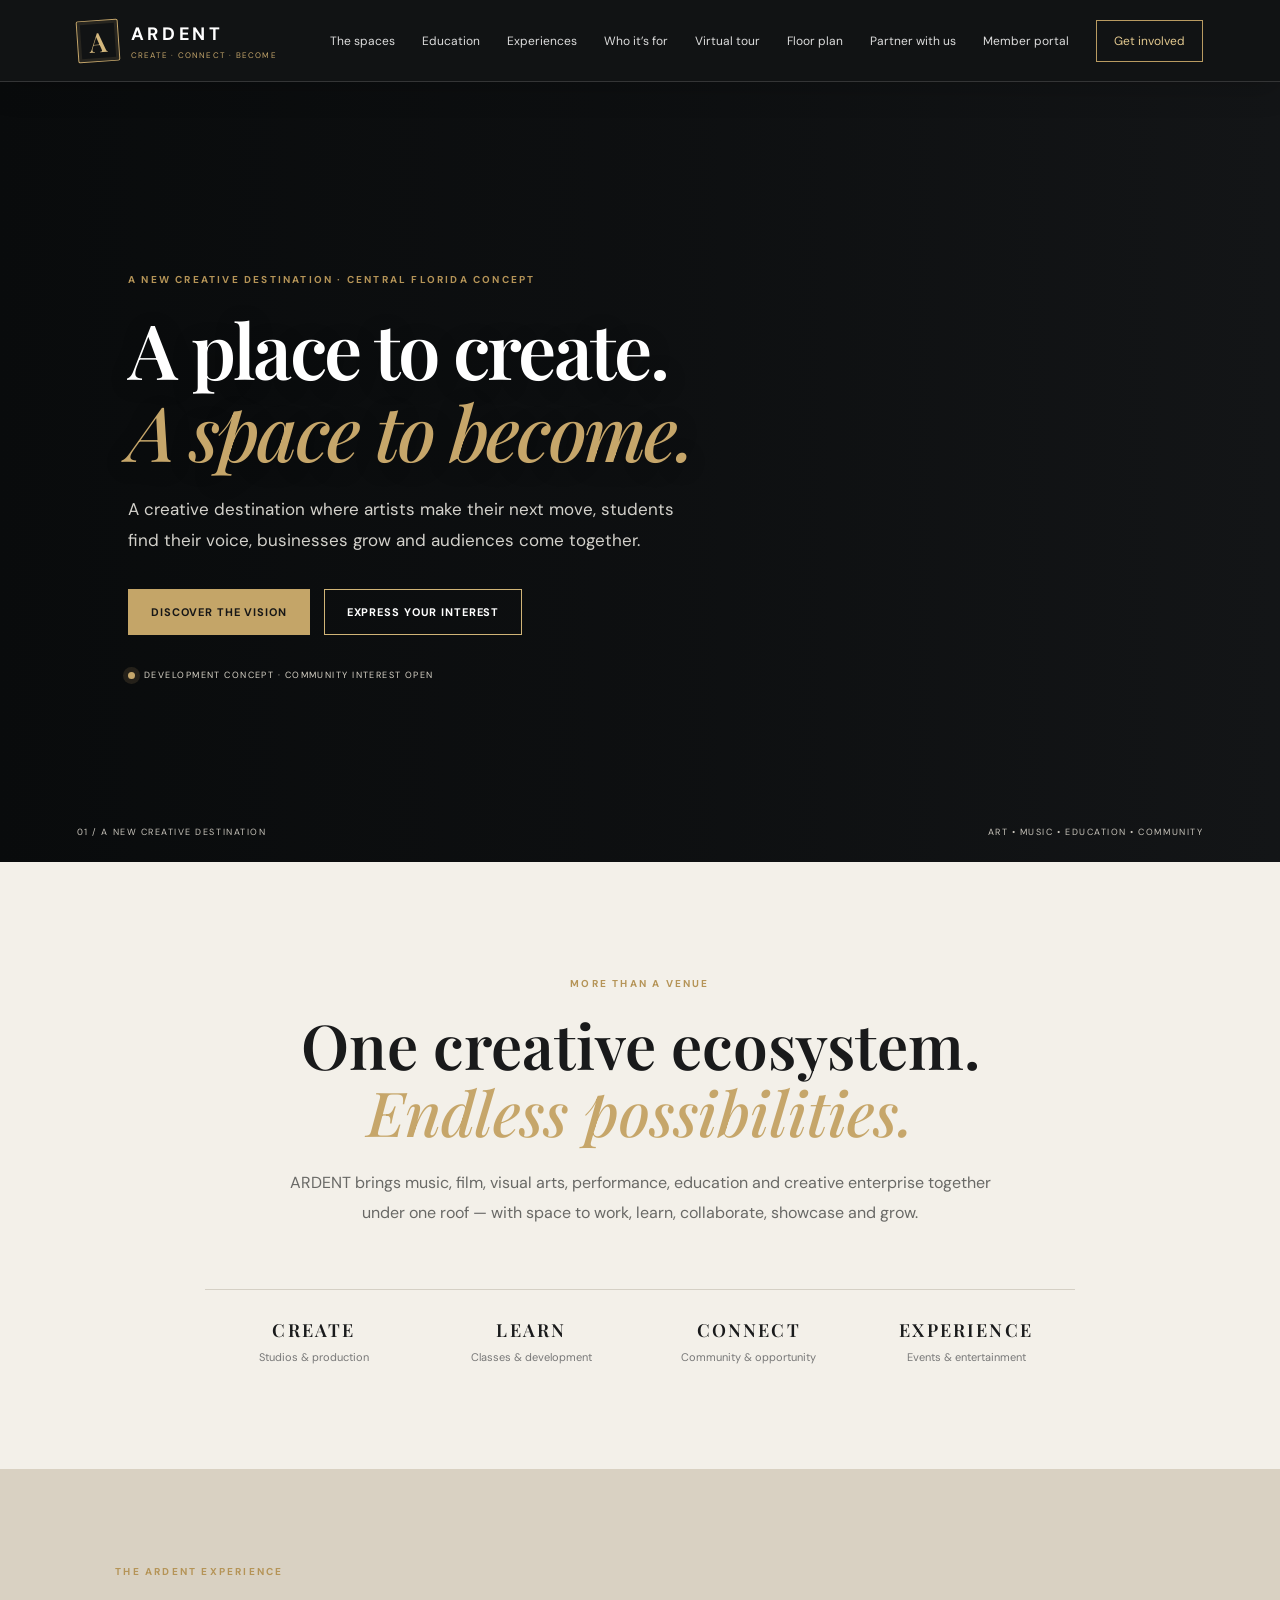
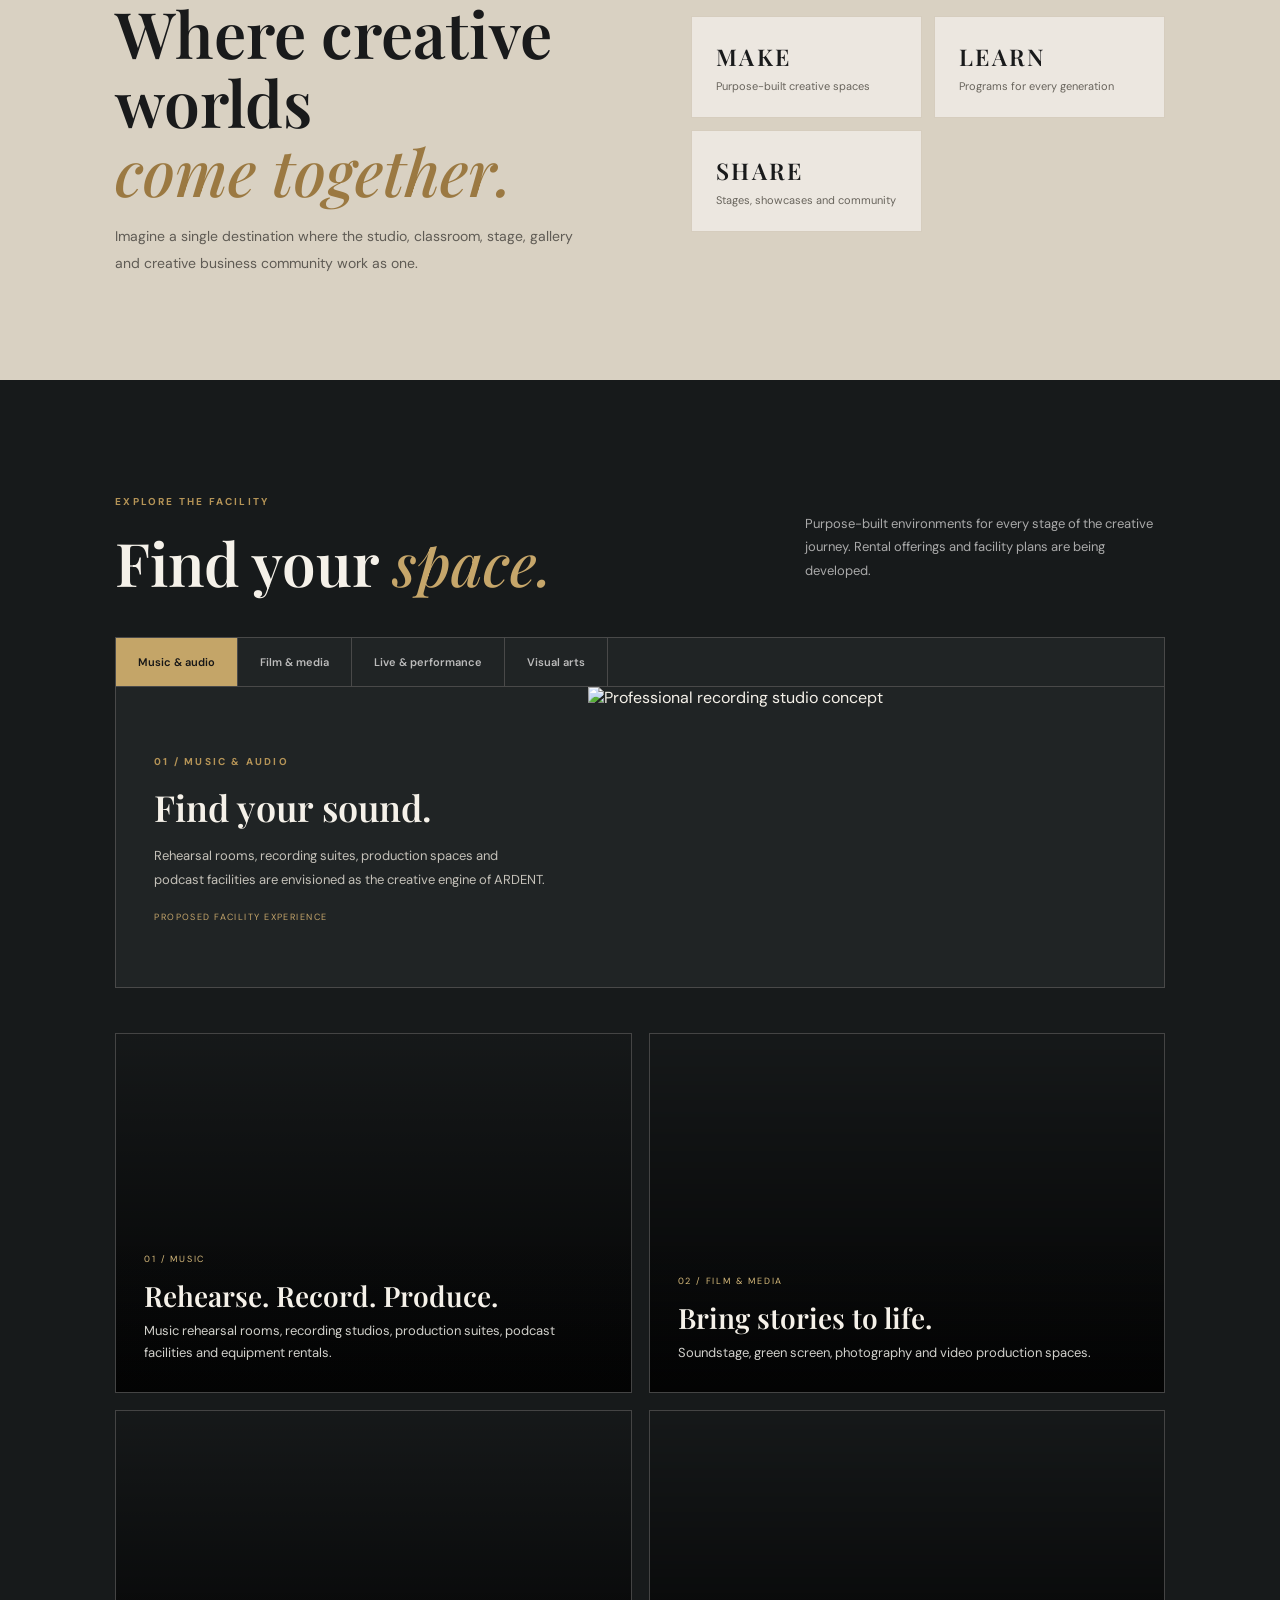
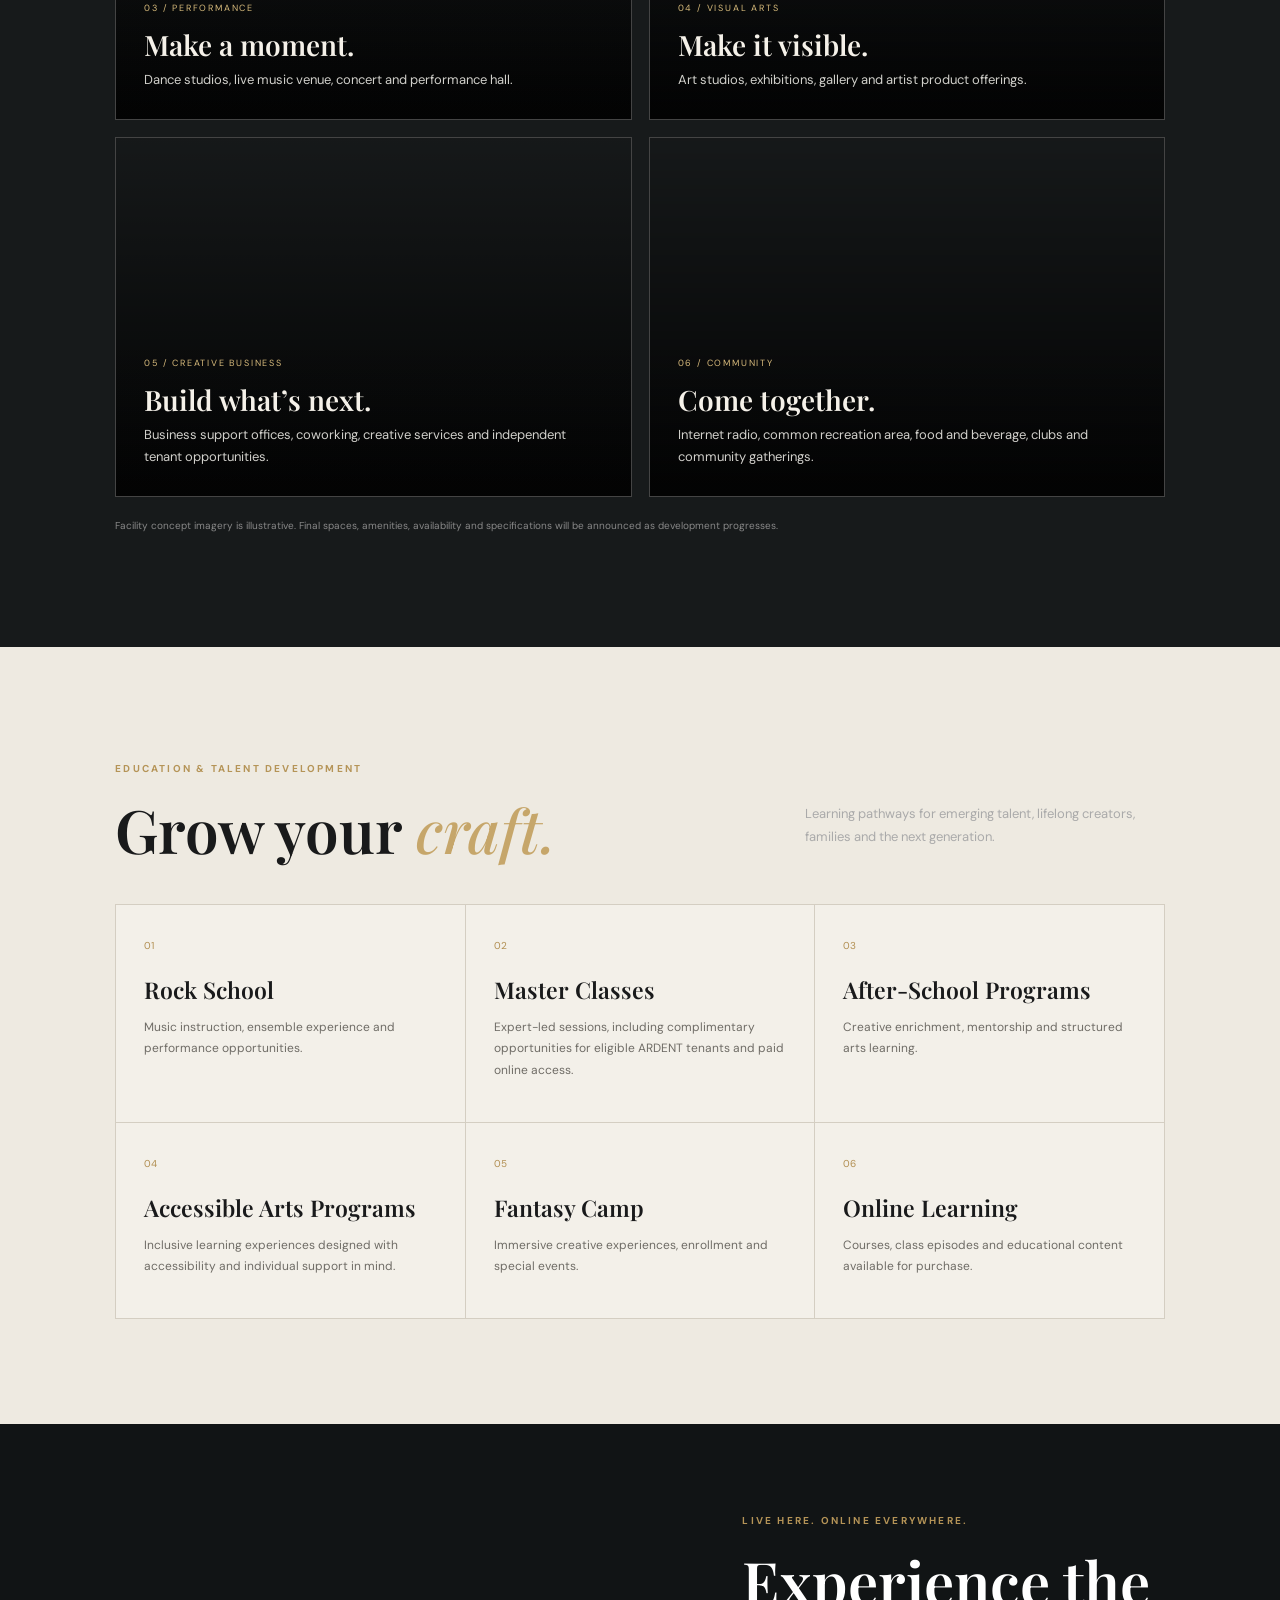
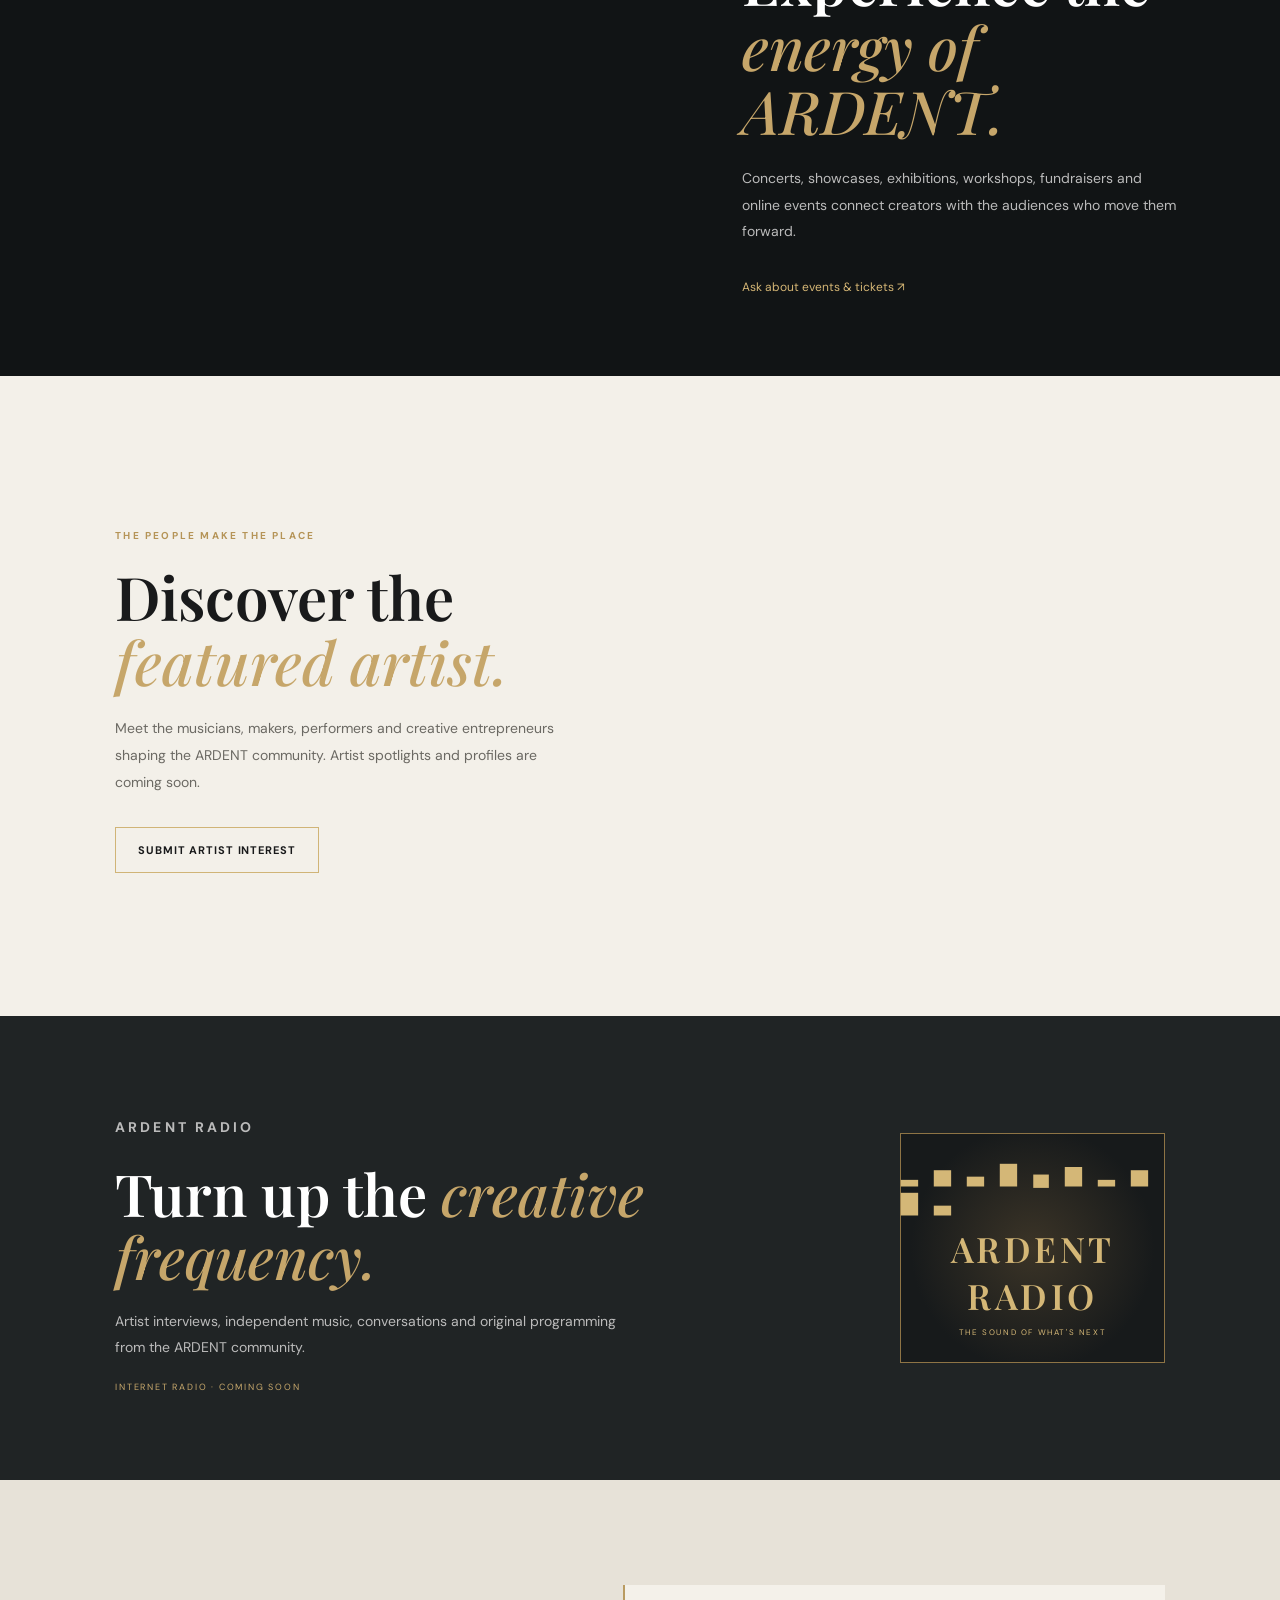
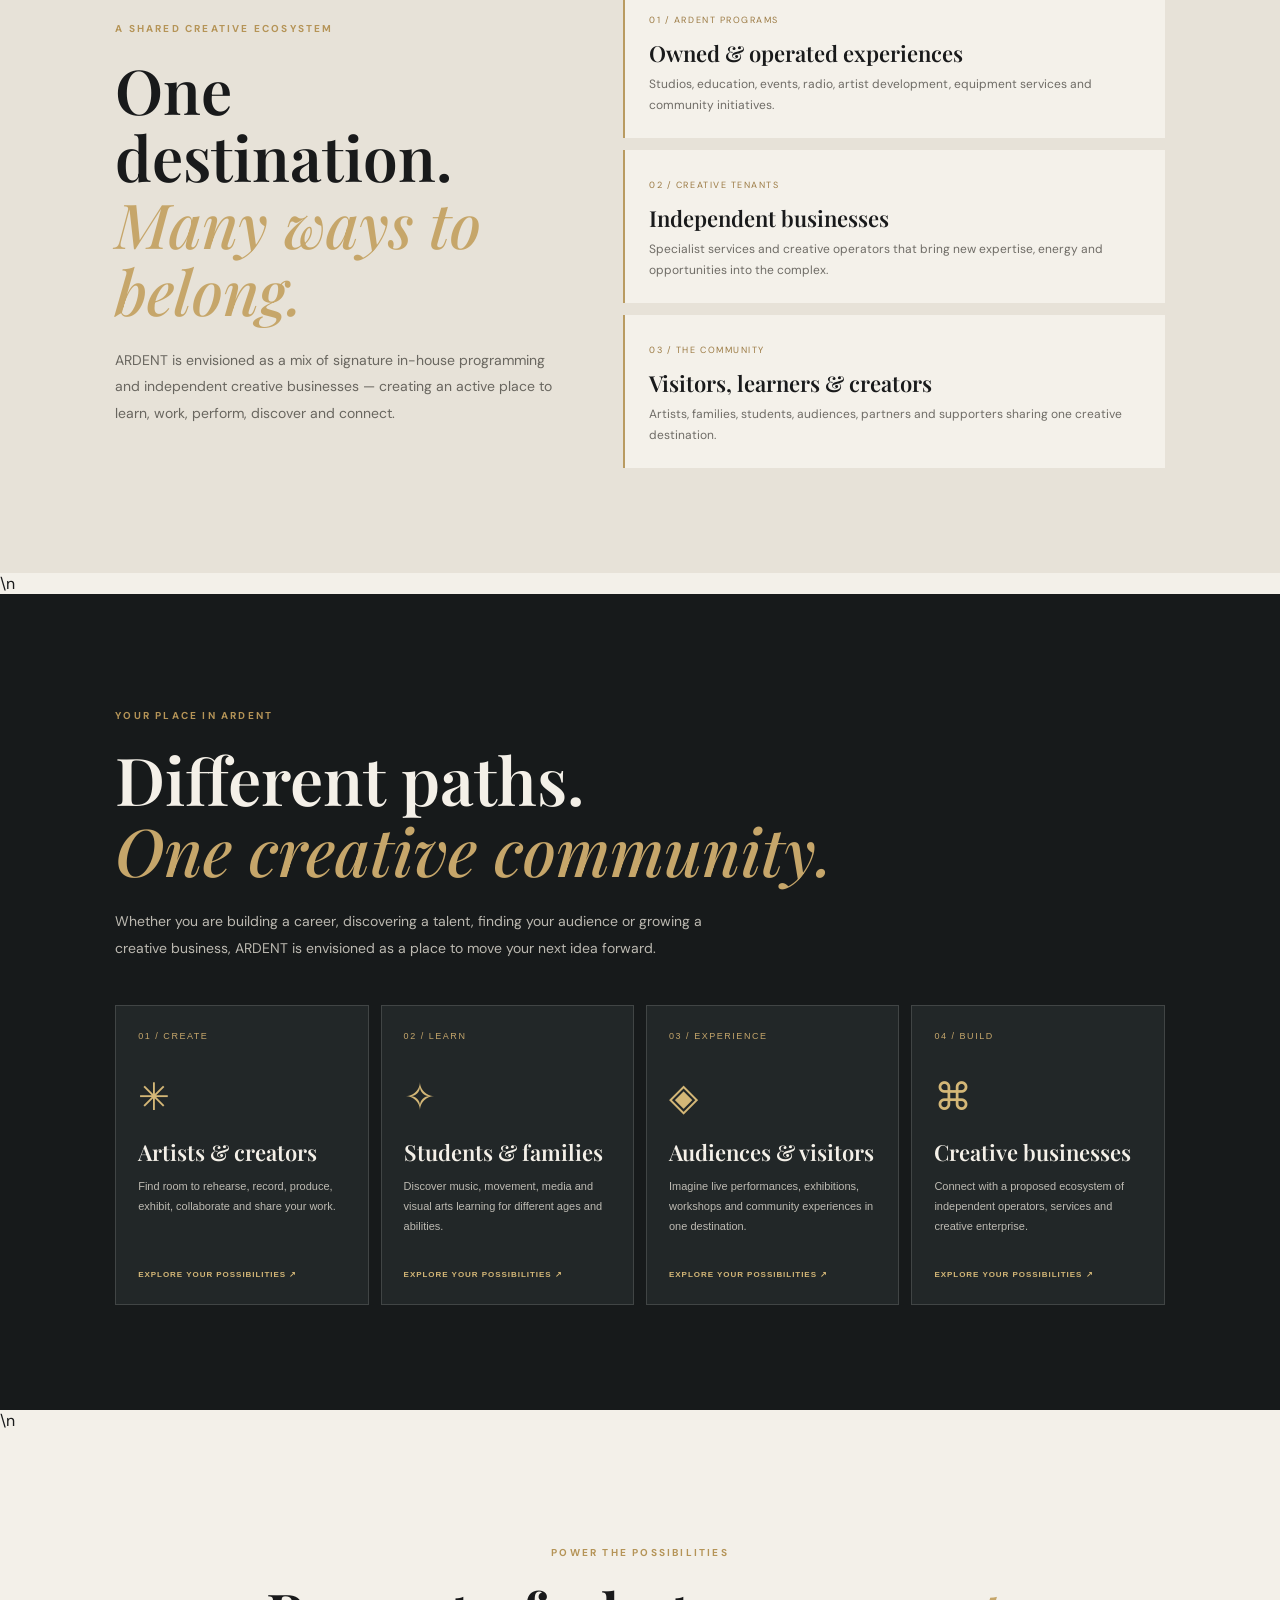
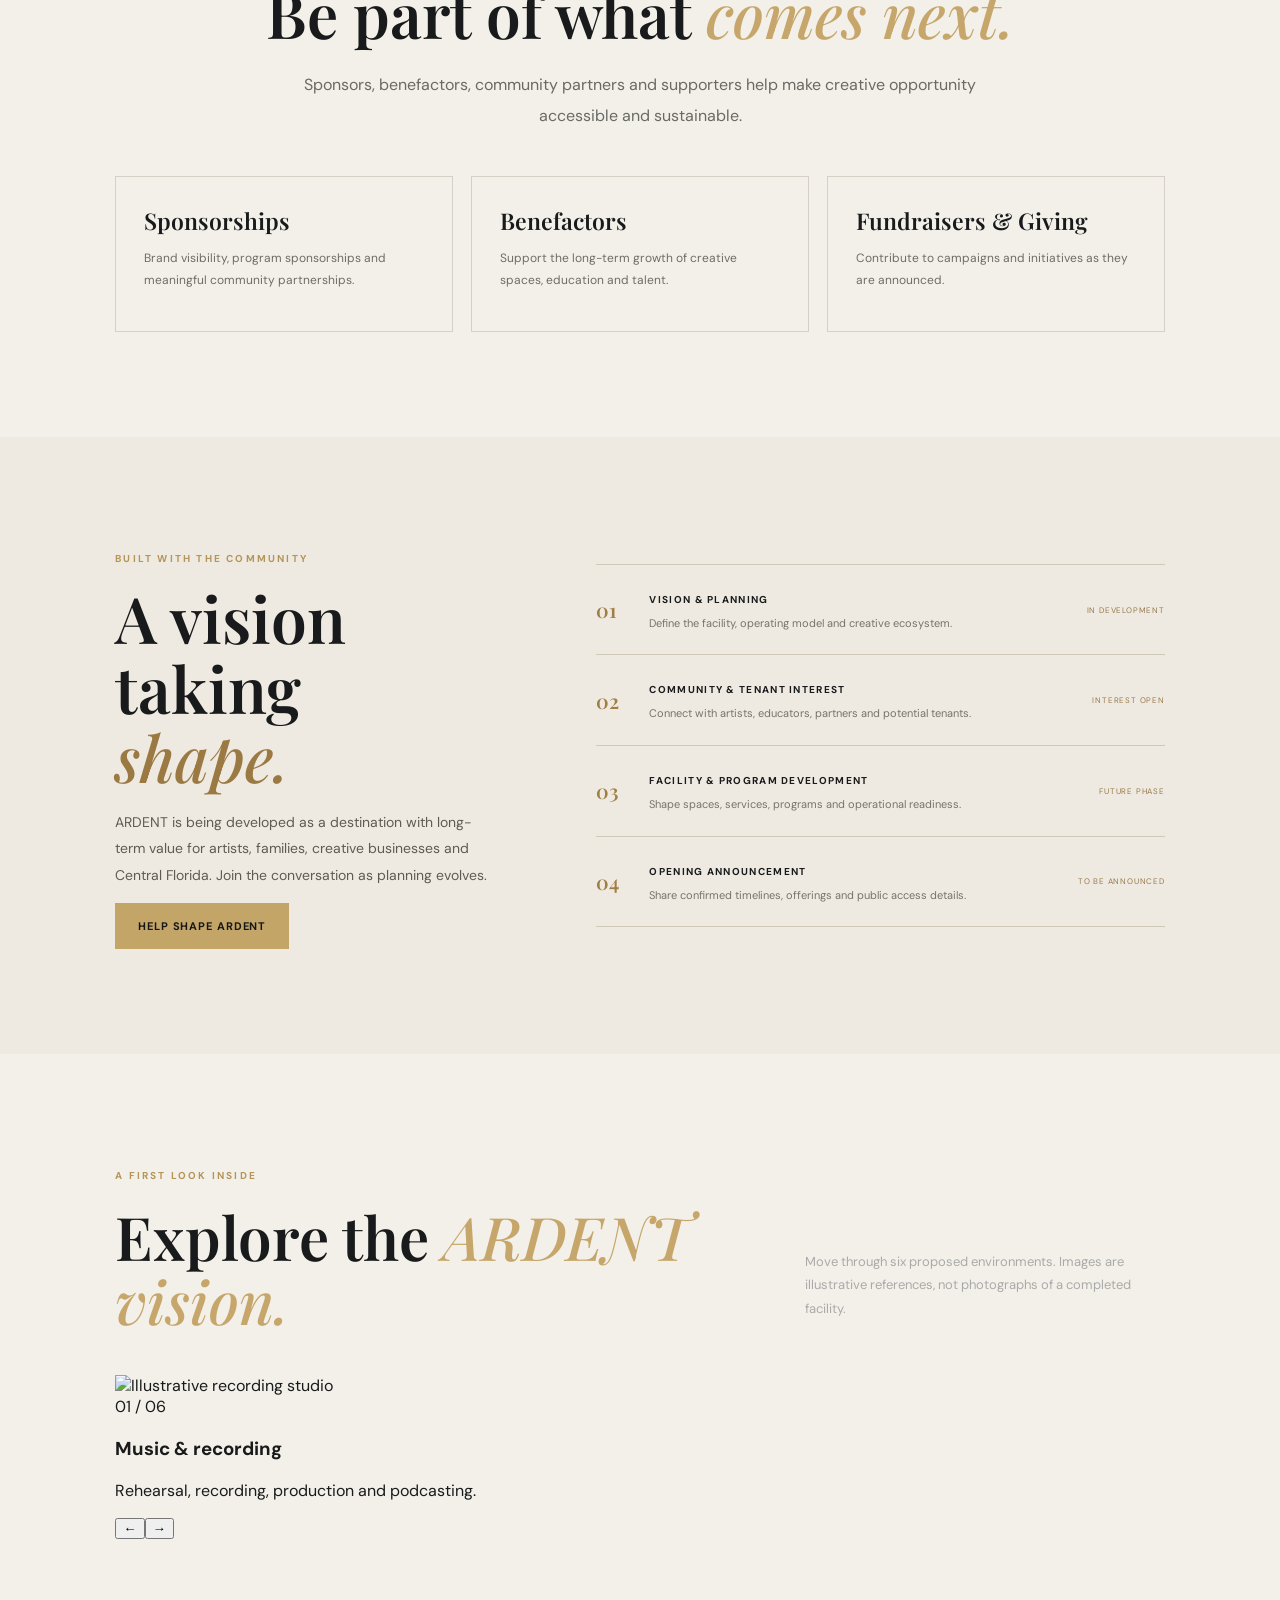
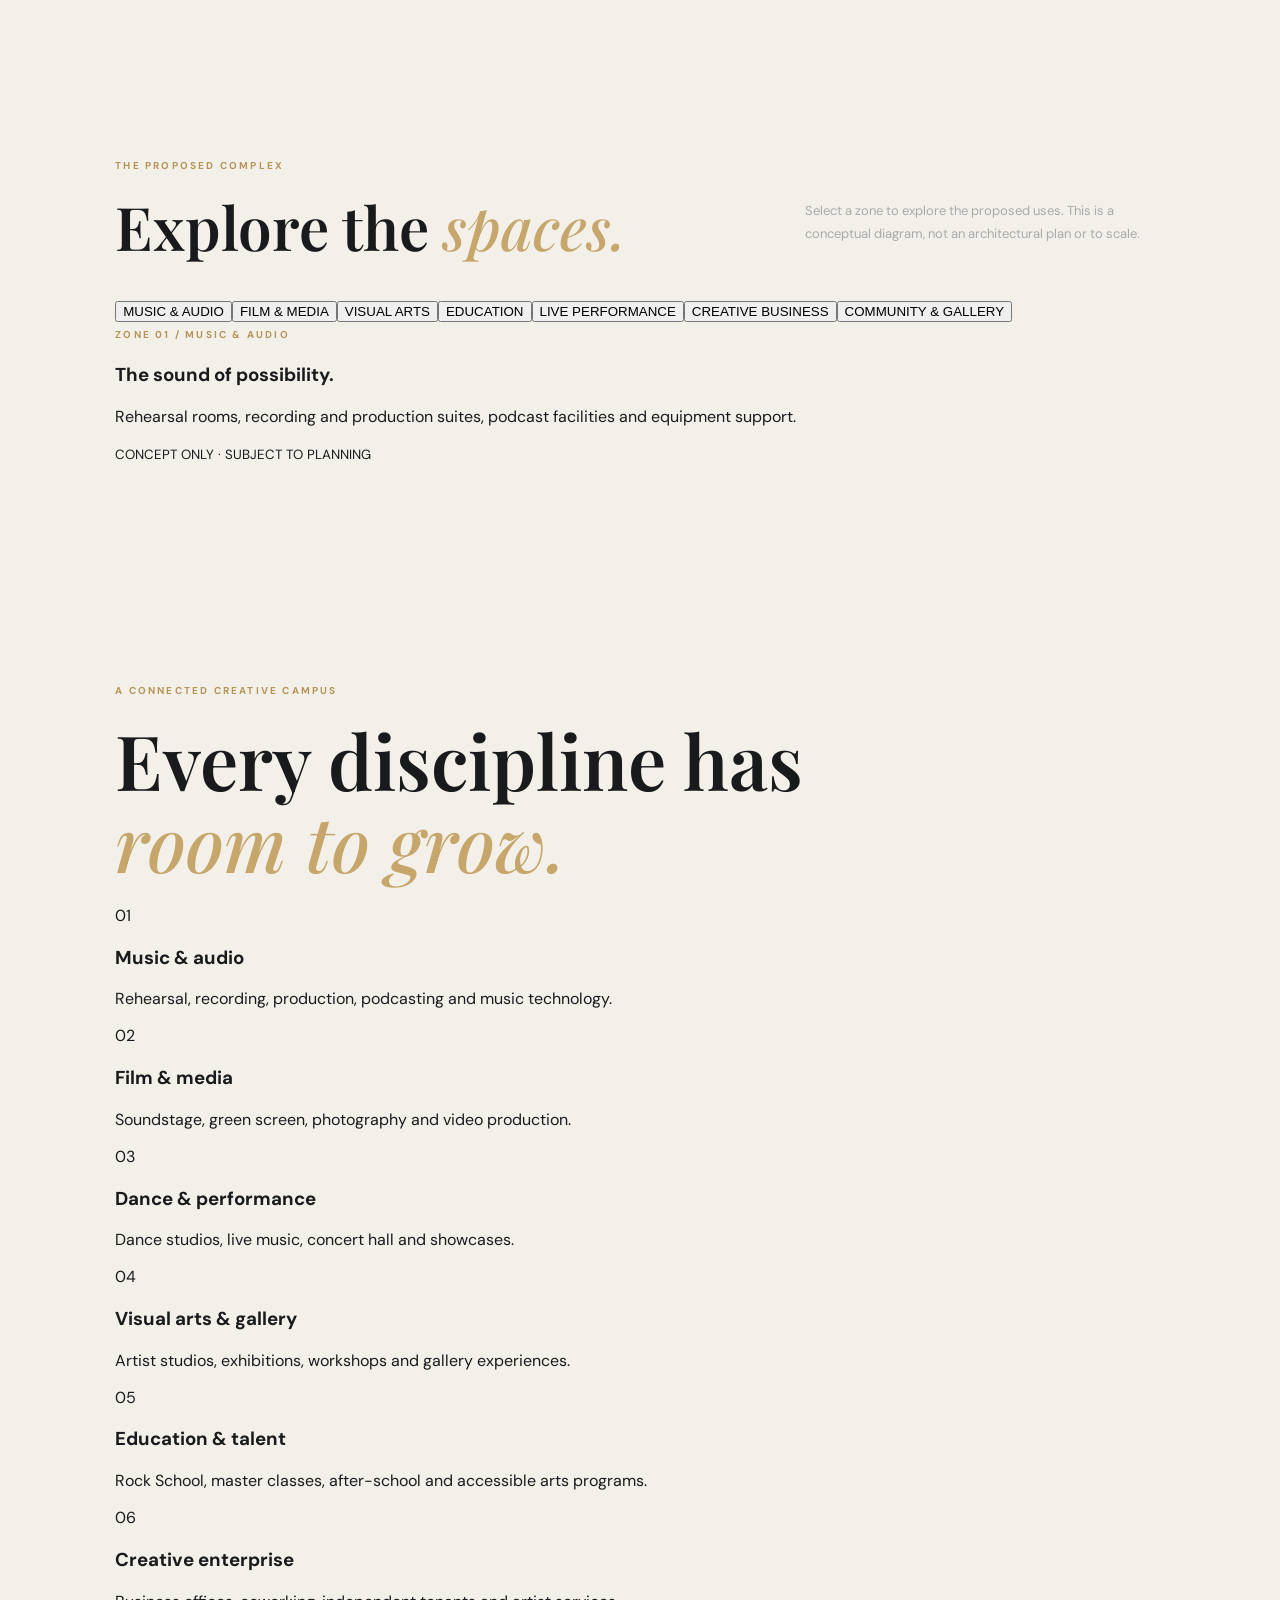
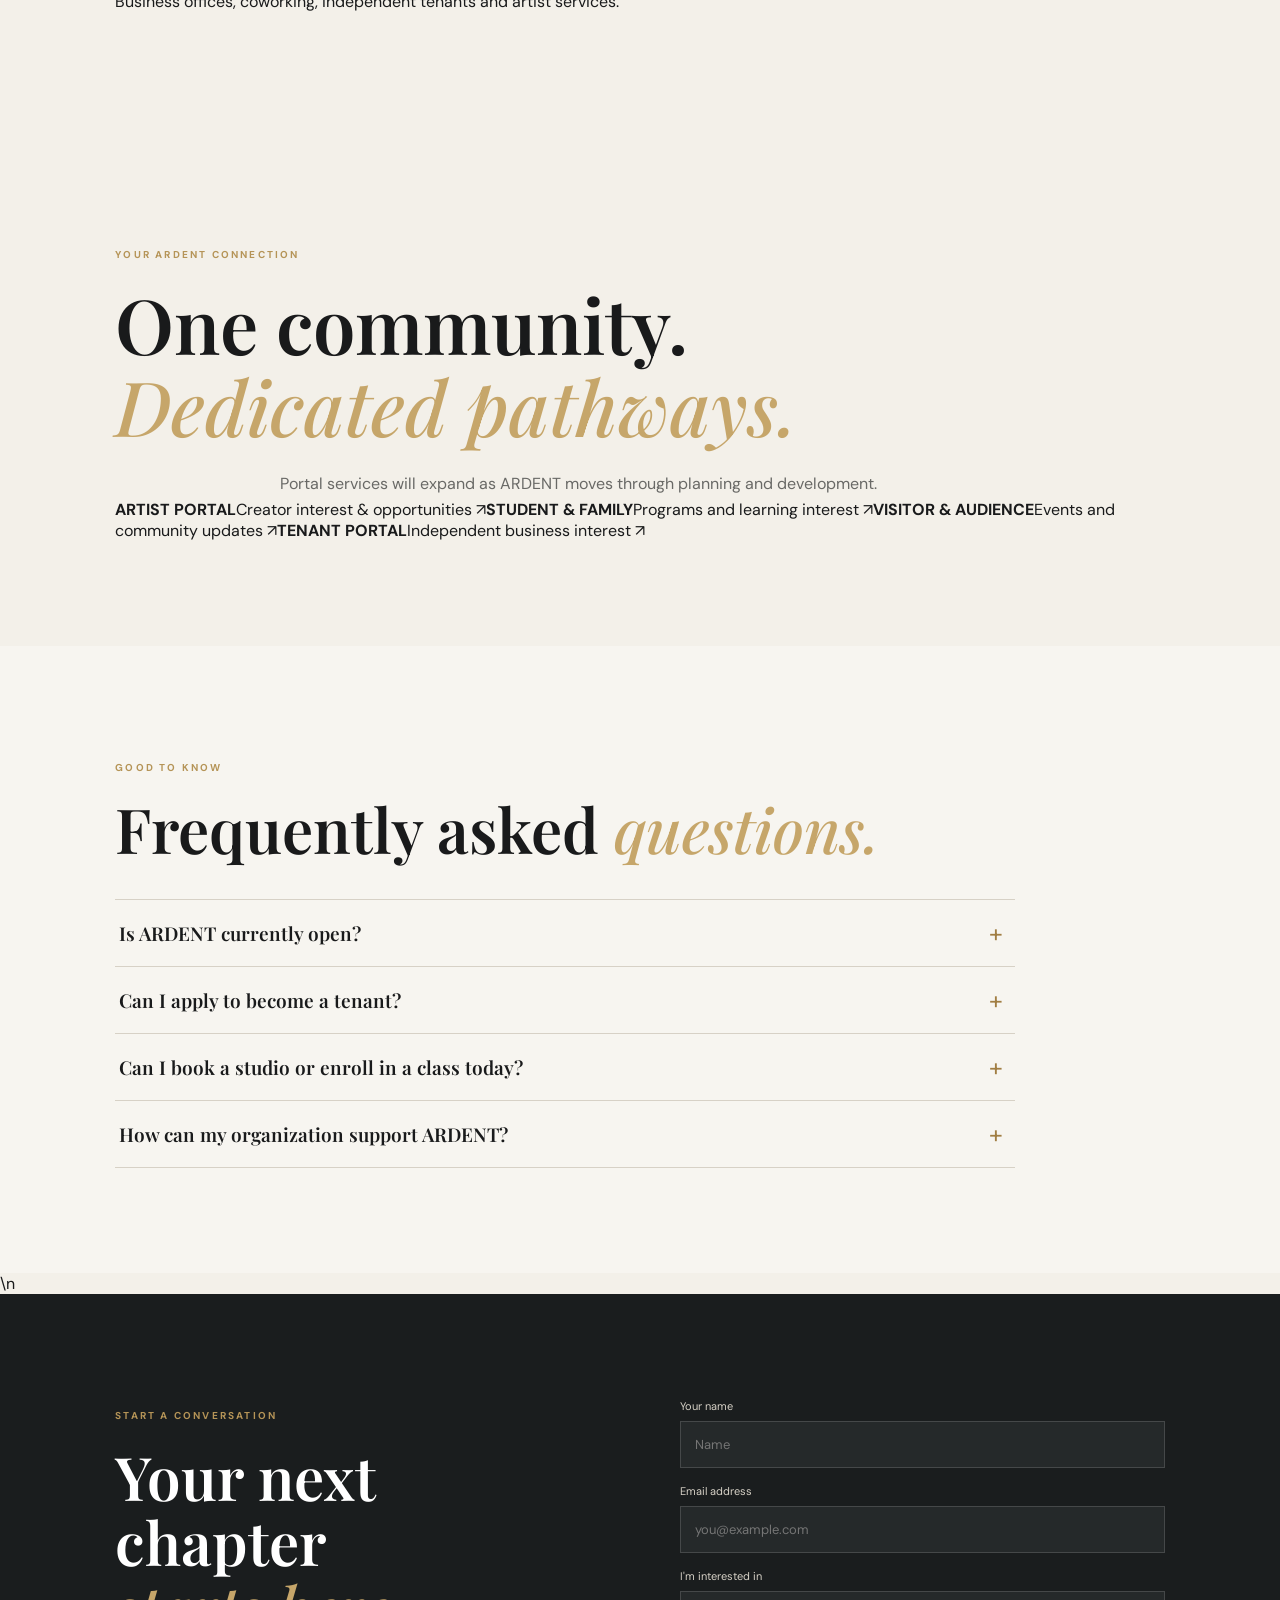
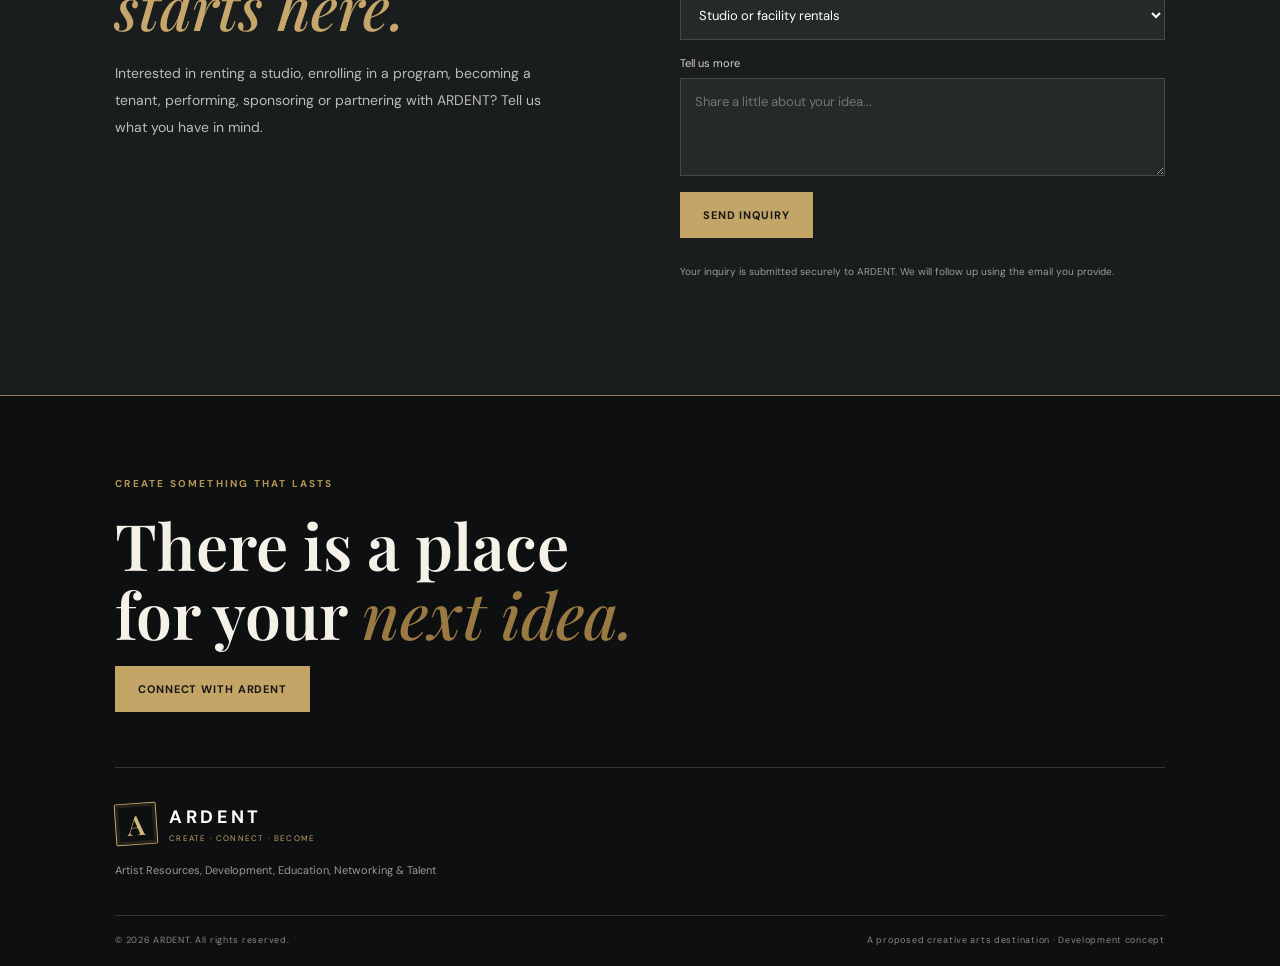
==== commit f85ad114: "Create ARDENT immersive destination experience" ====
--- a/index.html
+++ b/index.html
@@ -13,7 +13,7 @@
   <a class="brand" href="#home" aria-label="ARDENT home"><span class="brand-mark">A</span><span><b>ARDENT</b><small>CREATE · CONNECT · BECOME</small></span></a>
   <button class="menu-toggle" aria-label="Open menu" aria-expanded="false">☰</button>
   <nav class="nav">
-    <a href="#spaces">The spaces</a><a href="#programs">Education</a><a href="#events">Experiences</a><a href="#belong">Who it’s for</a><a href="#support">Partner with us</a>
+    <a href="#spaces">The spaces</a><a href="#programs">Education</a><a href="#events">Experiences</a><a href="#belong">Who it’s for</a><a href="#tour">Virtual tour</a><a href="#plan">Floor plan</a><a href="#support">Partner with us</a>
     <a href="portal.html">Member portal</a><a class="nav-cta" href="#connect">Get involved</a>
   </nav>
 </header>
@@ -73,6 +73,10 @@
  <div class="support-grid"><div><h3>Sponsorships</h3><p>Brand visibility, program sponsorships and meaningful community partnerships.</p></div><div><h3>Benefactors</h3><p>Support the long-term growth of creative spaces, education and talent.</p></div><div><h3>Fundraisers & Giving</h3><p>Contribute to campaigns and initiatives as they are announced.</p></div></div>
 </section>
 <section class="section roadmap-section"><div><p class="eyebrow">BUILT WITH THE COMMUNITY</p><h2>A vision taking<br><em>shape.</em></h2><p>ARDENT is being developed as a destination with long-term value for artists, families, creative businesses and Central Florida. Join the conversation as planning evolves.</p><a class="button gold" href="#connect">Help shape ARDENT</a></div><div class="roadmap"><article><span>01</span><div><b>VISION & PLANNING</b><p>Define the facility, operating model and creative ecosystem.</p></div><small>IN DEVELOPMENT</small></article><article><span>02</span><div><b>COMMUNITY & TENANT INTEREST</b><p>Connect with artists, educators, partners and potential tenants.</p></div><small>INTEREST OPEN</small></article><article><span>03</span><div><b>FACILITY & PROGRAM DEVELOPMENT</b><p>Shape spaces, services, programs and operational readiness.</p></div><small>FUTURE PHASE</small></article><article><span>04</span><div><b>OPENING ANNOUNCEMENT</b><p>Share confirmed timelines, offerings and public access details.</p></div><small>TO BE ANNOUNCED</small></article></div></section>
+<section class="section immersive-section" id="tour"><div class="section-head"><div><p class="eyebrow">A FIRST LOOK INSIDE</p><h2>Explore the <em>ARDENT vision.</em></h2></div><p>Move through six proposed environments. Images are illustrative references, not photographs of a completed facility.</p></div><div class="tour-feature"><img id="tourImage" src="https://images.unsplash.com/photo-1598488035139-bdbb2231ce04?auto=format&fit=crop&w=1500&q=85" alt="Illustrative recording studio"><div class="tour-caption"><span id="tourCount">01 / 06</span><div><h3 id="tourTitle">Music & recording</h3><p id="tourCopy">Rehearsal, recording, production and podcasting.</p></div><div class="tour-controls"><button id="tourPrev" type="button" aria-label="Previous">←</button><button id="tourNext" type="button" aria-label="Next">→</button></div></div></div><div class="tour-dots" id="tourDots"></div></section>
+<section class="section floorplan-section" id="plan"><div class="section-head"><div><p class="eyebrow">THE PROPOSED COMPLEX</p><h2>Explore the <em>spaces.</em></h2></div><p>Select a zone to explore the proposed uses. This is a conceptual diagram, not an architectural plan or to scale.</p></div><div class="floorplan-wrap"><div class="floorplan-map"><button class="plan-zone active" data-zone="music" style="--x:3%;--y:4%;--w:35%;--h:38%">MUSIC & AUDIO</button><button class="plan-zone" data-zone="media" style="--x:41%;--y:4%;--w:27%;--h:38%">FILM & MEDIA</button><button class="plan-zone" data-zone="arts" style="--x:71%;--y:4%;--w:26%;--h:38%">VISUAL ARTS</button><button class="plan-zone" data-zone="education" style="--x:3%;--y:47%;--w:28%;--h:22%">EDUCATION</button><button class="plan-zone" data-zone="performance" style="--x:34%;--y:47%;--w:63%;--h:22%">LIVE PERFORMANCE</button><button class="plan-zone" data-zone="business" style="--x:3%;--y:74%;--w:43%;--h:22%">CREATIVE BUSINESS</button><button class="plan-zone" data-zone="community" style="--x:49%;--y:74%;--w:48%;--h:22%">COMMUNITY & GALLERY</button></div><aside class="plan-detail" aria-live="polite"><span class="eyebrow" id="planEyebrow">ZONE 01 / MUSIC & AUDIO</span><h3 id="planTitle">The sound of possibility.</h3><p id="planCopy">Rehearsal rooms, recording and production suites, podcast facilities and equipment support.</p><small>CONCEPT ONLY · SUBJECT TO PLANNING</small></aside></div></section>
+<section class="section department-section" id="departments"><p class="eyebrow">A CONNECTED CREATIVE CAMPUS</p><h2>Every discipline has<br><em>room to grow.</em></h2><div class="department-grid"><article><span>01</span><h3>Music & audio</h3><p>Rehearsal, recording, production, podcasting and music technology.</p></article><article><span>02</span><h3>Film & media</h3><p>Soundstage, green screen, photography and video production.</p></article><article><span>03</span><h3>Dance & performance</h3><p>Dance studios, live music, concert hall and showcases.</p></article><article><span>04</span><h3>Visual arts & gallery</h3><p>Artist studios, exhibitions, workshops and gallery experiences.</p></article><article><span>05</span><h3>Education & talent</h3><p>Rock School, master classes, after-school and accessible arts programs.</p></article><article><span>06</span><h3>Creative enterprise</h3><p>Business offices, coworking, independent tenants and artist services.</p></article></div></section>
+<section class="section portal-paths" id="portals"><p class="eyebrow">YOUR ARDENT CONNECTION</p><h2>One community.<br><em>Dedicated pathways.</em></h2><p class="lead">Portal services will expand as ARDENT moves through planning and development.</p><div class="portal-path-grid"><a href="portal.html"><b>ARTIST PORTAL</b><span>Creator interest & opportunities ↗</span></a><a href="portal.html"><b>STUDENT & FAMILY</b><span>Programs and learning interest ↗</span></a><a href="portal.html"><b>VISITOR & AUDIENCE</b><span>Events and community updates ↗</span></a><a href="portal.html"><b>TENANT PORTAL</b><span>Independent business interest ↗</span></a></div></section>
 <section class="section faq-section"><p class="eyebrow">GOOD TO KNOW</p><h2>Frequently asked <em>questions.</em></h2><div class="faq-list"><details><summary>Is ARDENT currently open?</summary><p>ARDENT is a developing facility concept. The spaces, services and programs shown here communicate the vision and are not represented as currently open or available.</p></details><details><summary>Can I apply to become a tenant?</summary><p>Yes. You can submit an expression of interest through the member portal. Applications are for planning and review; no lease or space is currently being offered through this website.</p></details><details><summary>Can I book a studio or enroll in a class today?</summary><p>You can submit an interest or preliminary request. Availability, schedules, pricing and confirmed bookings will be announced when operations are established.</p></details><details><summary>How can my organization support ARDENT?</summary><p>Use the inquiry form to express interest in sponsorship, partnerships, community programming or other ways to contribute.</p></details></div></section>\n<section class="section connect-section" id="connect"><div><p class="eyebrow">START A CONVERSATION</p><h2>Your next chapter<br><em>starts here.</em></h2><p>Interested in renting a studio, enrolling in a program, becoming a tenant, performing, sponsoring or partnering with ARDENT? Tell us what you have in mind.</p></div>
 <form class="contact-form" id="interestForm"><label>Your name<input required name="name" placeholder="Name"></label><label>Email address<input required type="email" name="email" placeholder="you@example.com"></label><label>I'm interested in<select name="interest"><option>Studio or facility rentals</option><option>Education and programs</option><option>Becoming an independent tenant</option><option>Performing or featuring my work</option><option>Sponsorship or benefactor opportunities</option><option>Events, radio or media</option><option>Other partnership</option></select></label><label>Tell us more<textarea name="message" rows="4" placeholder="Share a little about your idea..."></textarea></label><button class="button gold" type="submit">Send inquiry</button><p class="form-note" id="formNote">Your inquiry is submitted securely to ARDENT. We will follow up using the email you provide.</p></form>
 </section>
--- a/styles.css
+++ b/styles.css
@@ -77,3 +77,20 @@
 .footer-cta{padding:30px 0 55px;margin-bottom:35px;border-bottom:1px solid #353535}
 .footer-cta h2{color:#f5f1e9}
 @media(max-width:700px){.experience-band,.roadmap-section{grid-template-columns:1fr;gap:30px}.experience-band{padding:65px 7vw}.explorer-tabs{display:grid;grid-template-columns:1fr 1fr}.explorer-tab{border-bottom:1px solid #494949;padding:14px 9px}.explorer-panel{grid-template-columns:1fr}.explorer-panel img{grid-row:1;min-height:220px;max-height:260px}.explorer-panel>div{padding:25px}.roadmap article{grid-template-columns:28px 1fr}.roadmap article small{grid-column:2}.experience-stats{gap:8px}.experience-stats div{padding:18px}}
+
+
+/* ARDENT destination-level experience */
+.pathways-section{background:#171a1b;color:#f4f0e8}
+.pathways-heading{max-width:760px;margin-bottom:44px}
+.pathways-heading h2{font-size:clamp(42px,5.2vw,66px)}
+.pathways-heading>p:last-child{max-width:590px;color:#bcb9b1;line-height:1.9;font-size:14px}
+.pathways-grid{display:grid;grid-template-columns:repeat(4,1fr);gap:12px}
+.pathway-card{min-height:300px;padding:25px 22px;display:flex;flex-direction:column;align-items:flex-start;text-align:left;background:#222728;border:1px solid #414545;color:#f4f0e8;cursor:pointer;transition:transform .25s ease,border-color .25s ease,background .25s ease}
+.pathway-card:hover,.pathway-card:focus-visible{transform:translateY(-5px);border-color:#c5a66b;background:#292d2d;outline:none}
+.pathway-number{font-size:9px;letter-spacing:.17em;color:#c5a66b}
+.pathway-icon{font:400 38px "Playfair Display";color:#d4b777;margin:28px 0 17px}
+.pathway-card strong{font:600 22px "Playfair Display";margin-bottom:10px}
+.pathway-card>span:not(.pathway-number):not(.pathway-icon){font-size:11px;line-height:1.8;color:#bdbab2}
+.pathway-card>b{font-size:8px;letter-spacing:.12em;color:#d4b777;margin-top:auto;padding-top:24px}
+@media(max-width:900px){.pathways-grid{grid-template-columns:repeat(2,1fr)}}
+@media(max-width:520px){.pathways-grid{grid-template-columns:1fr}.pathway-card{min-height:245px}}
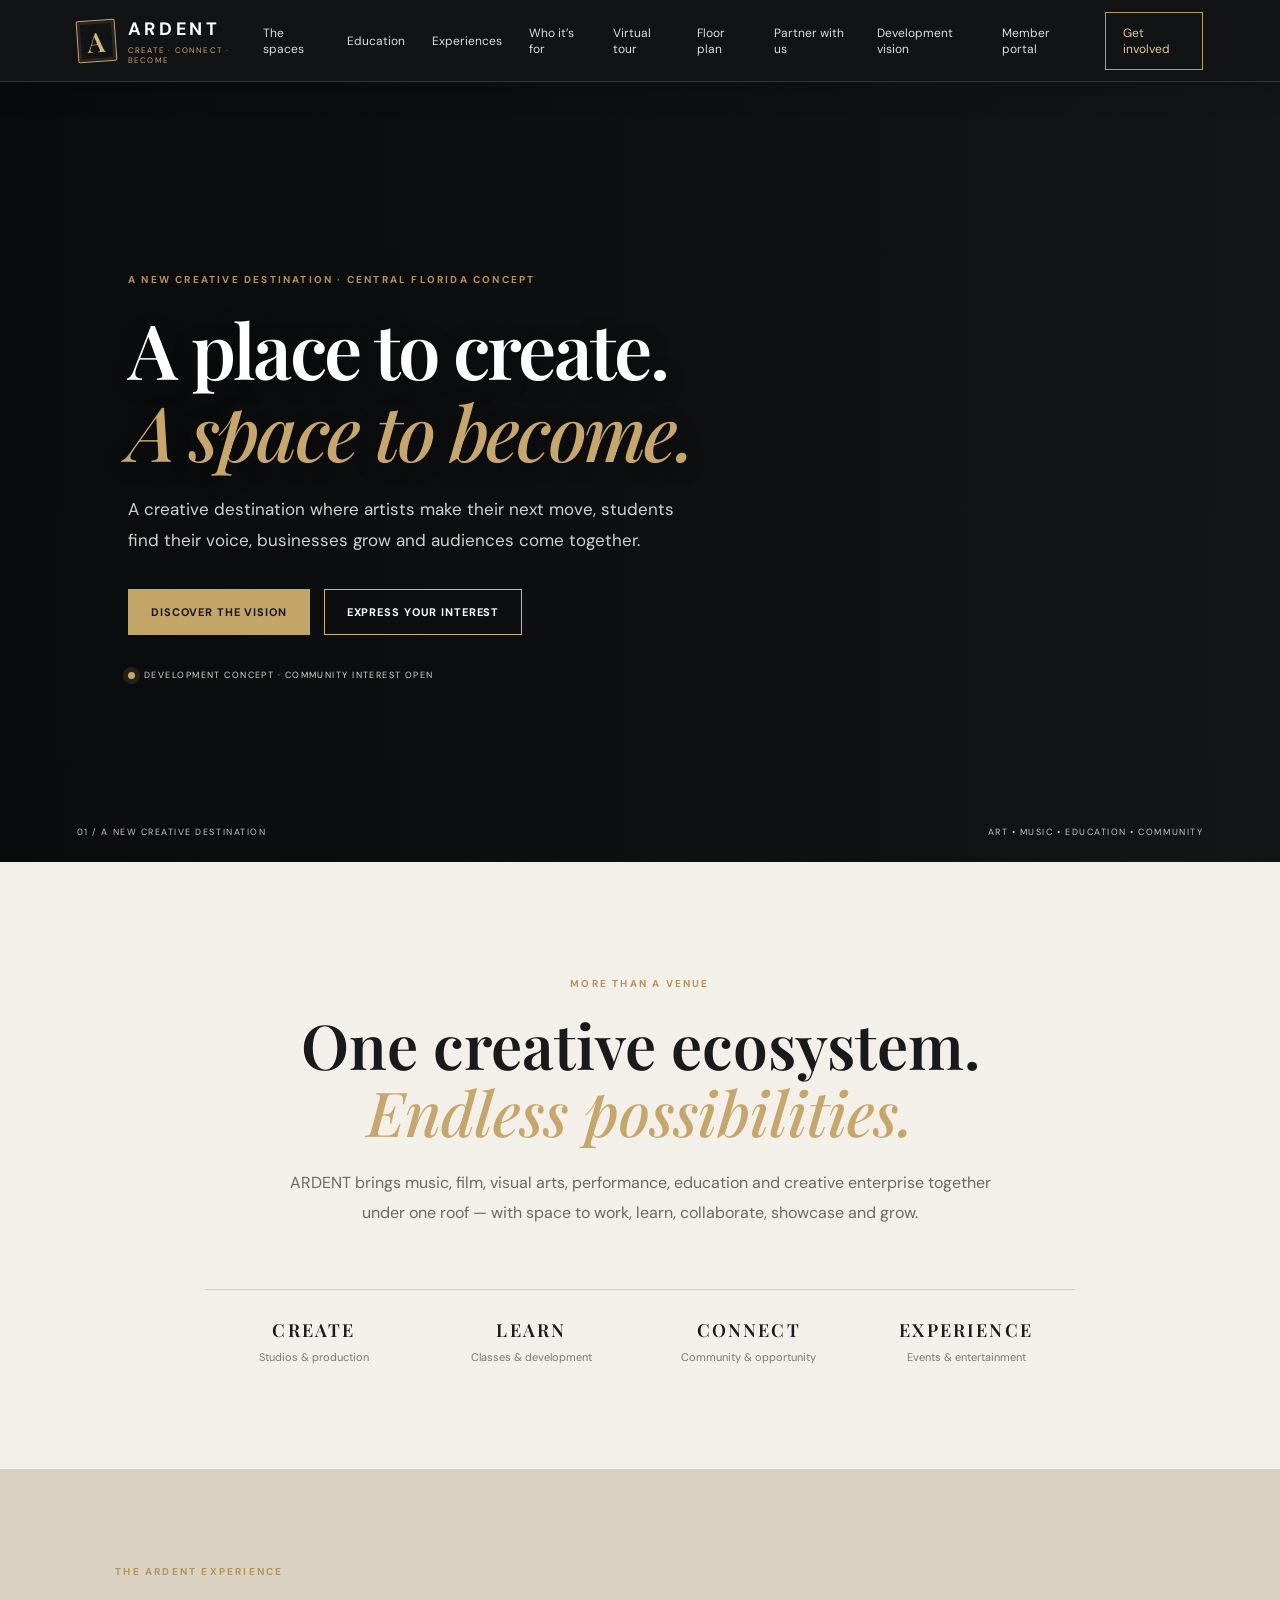
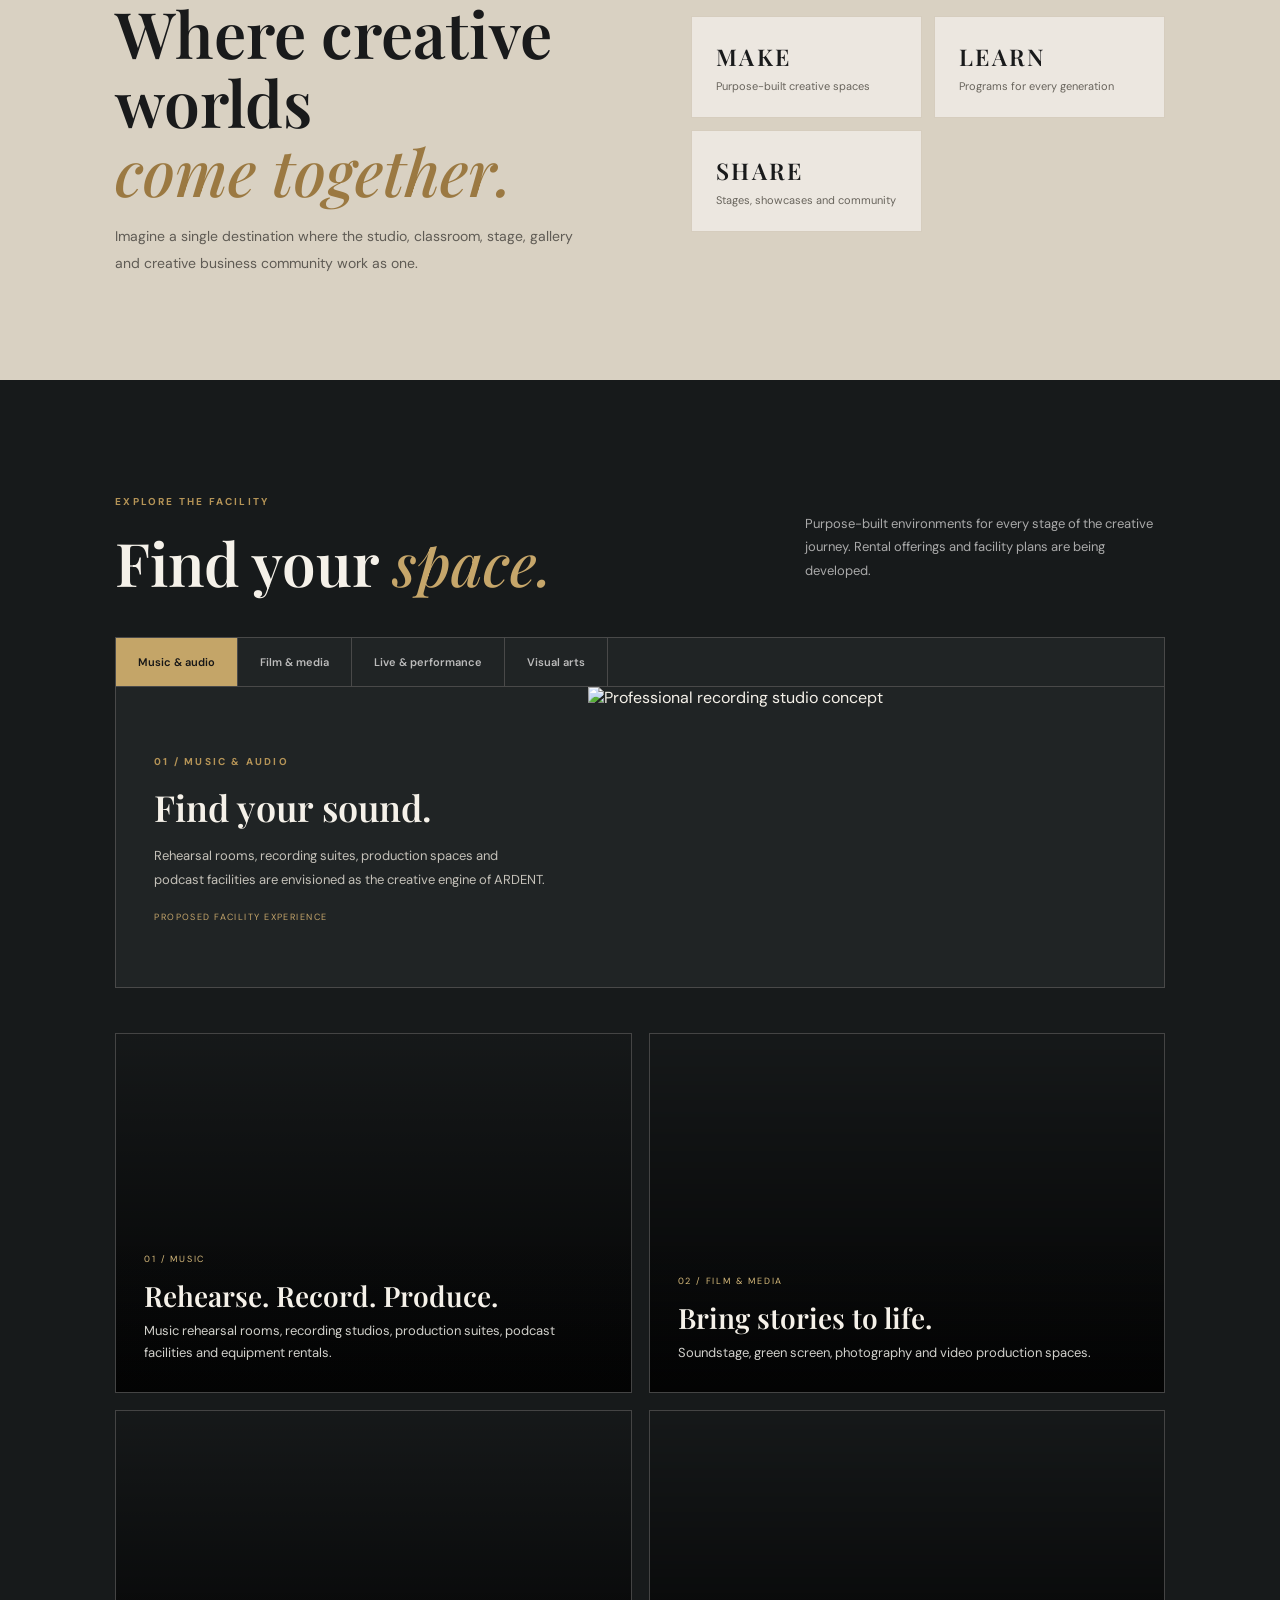
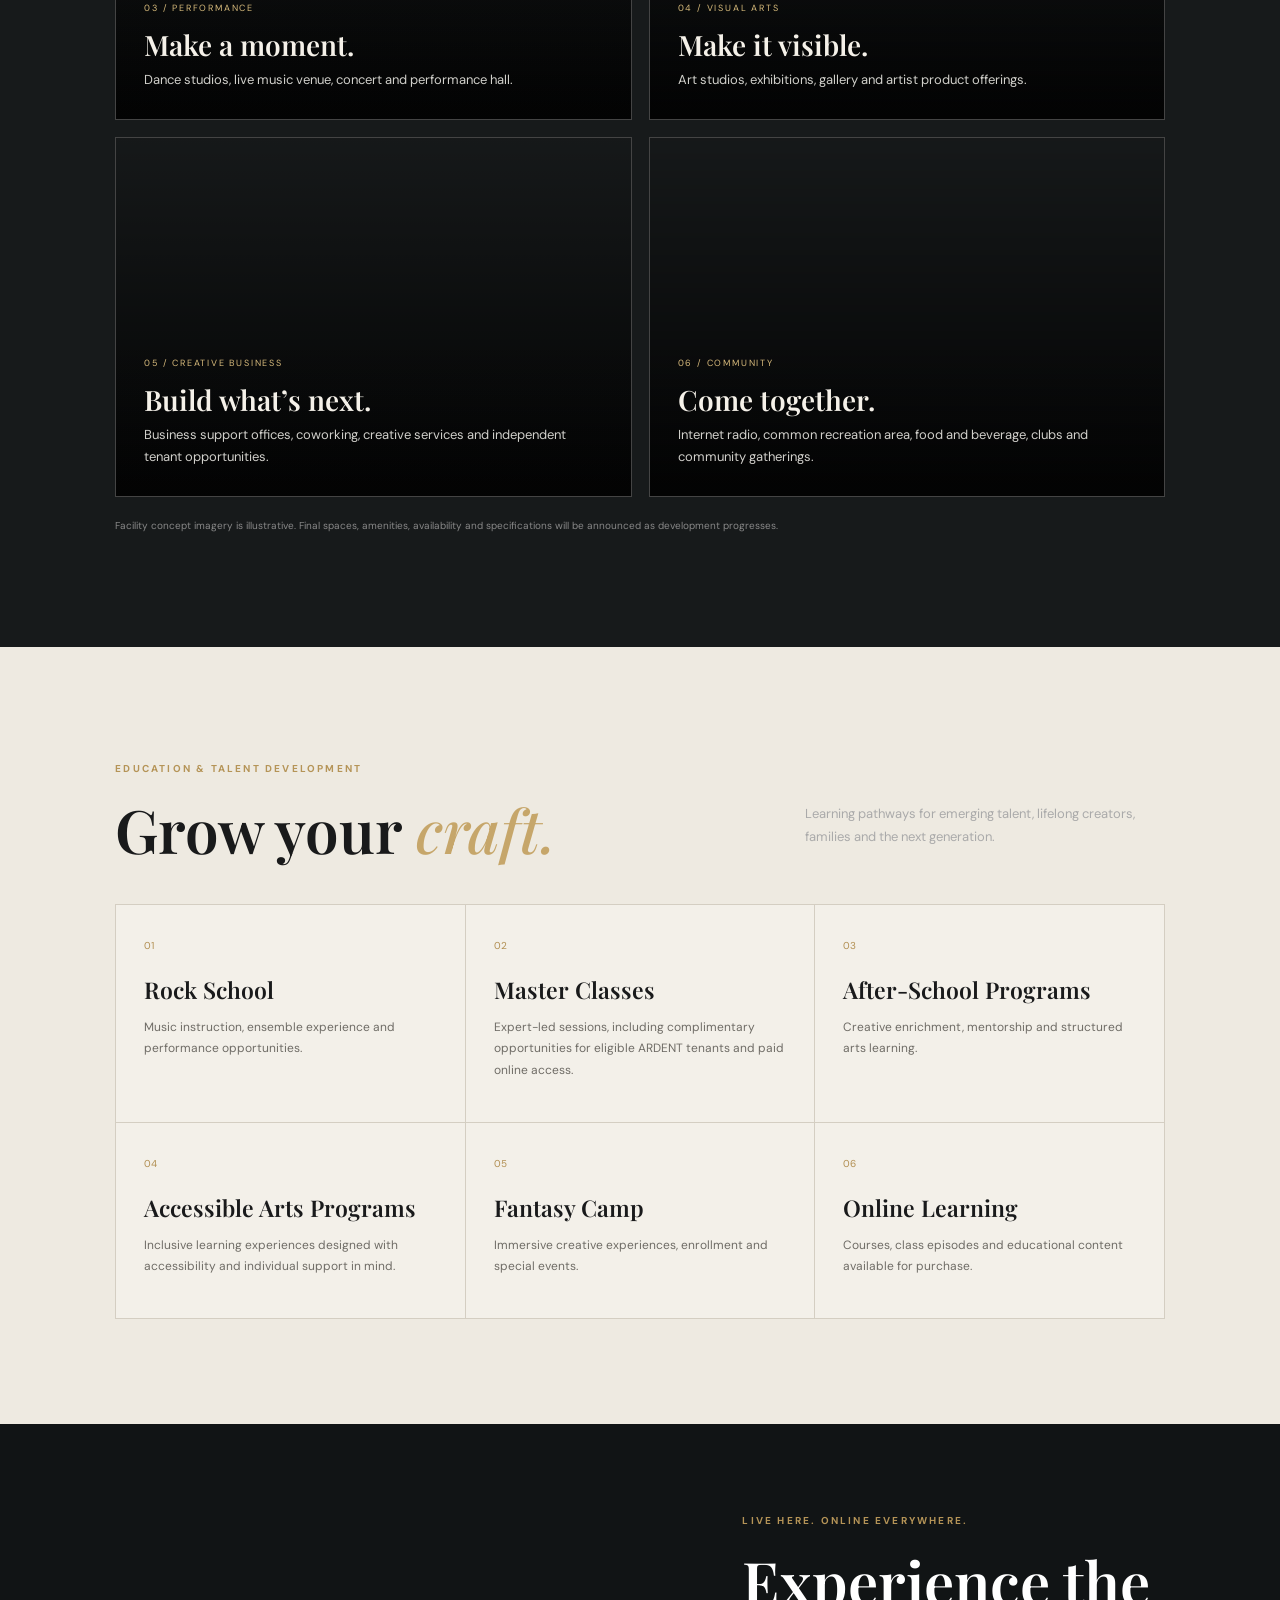
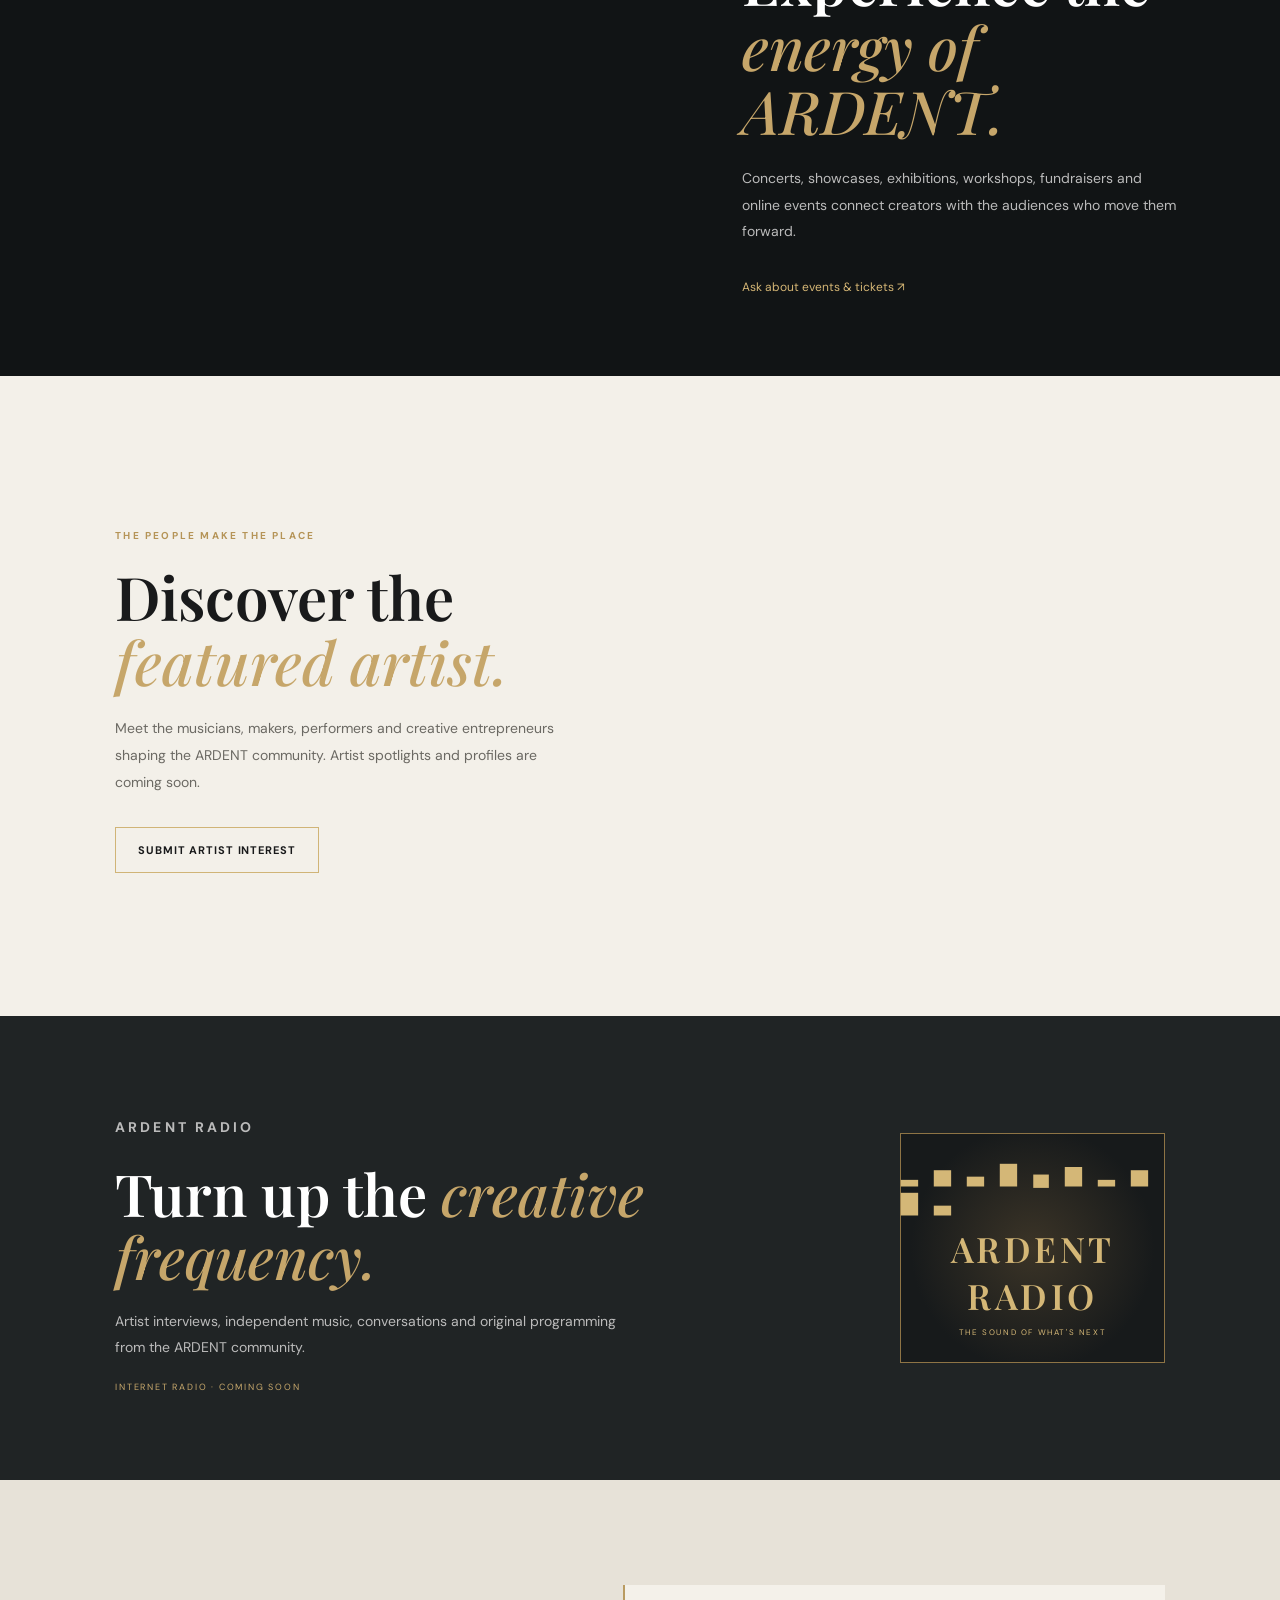
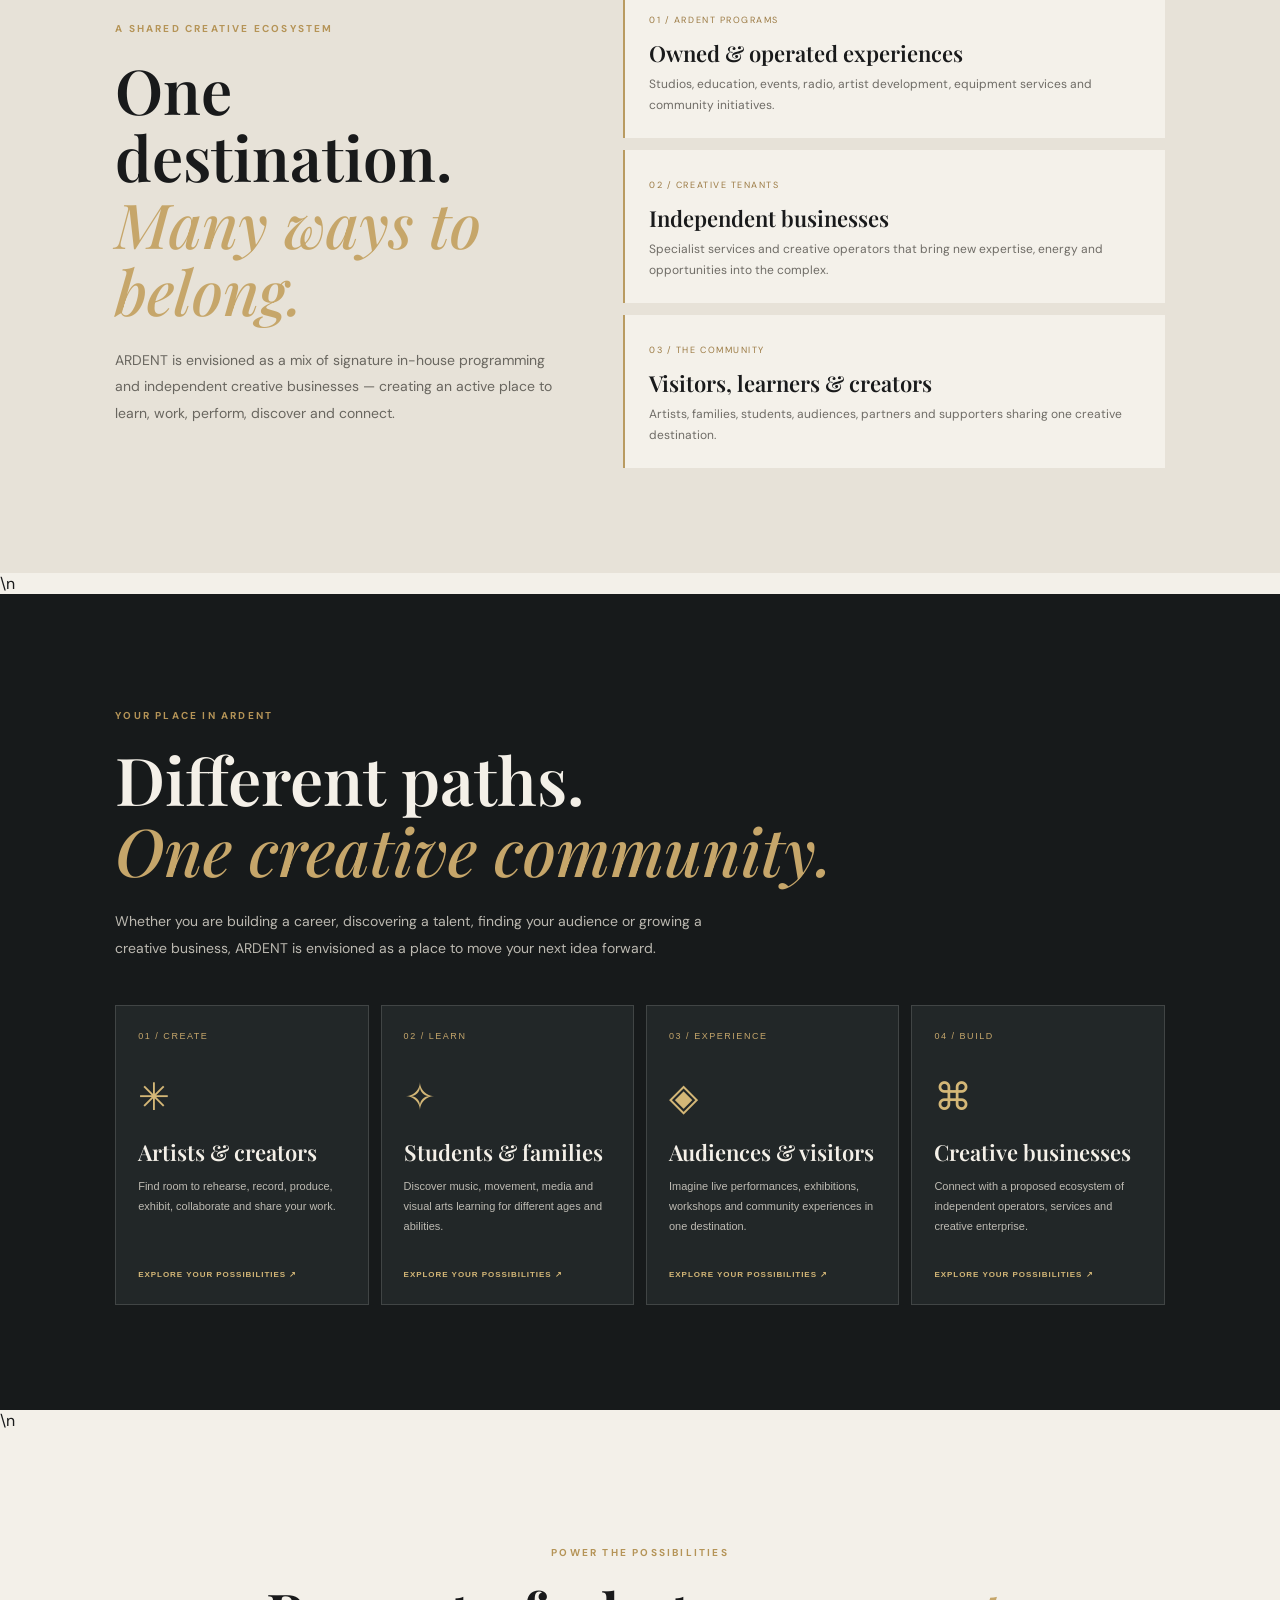
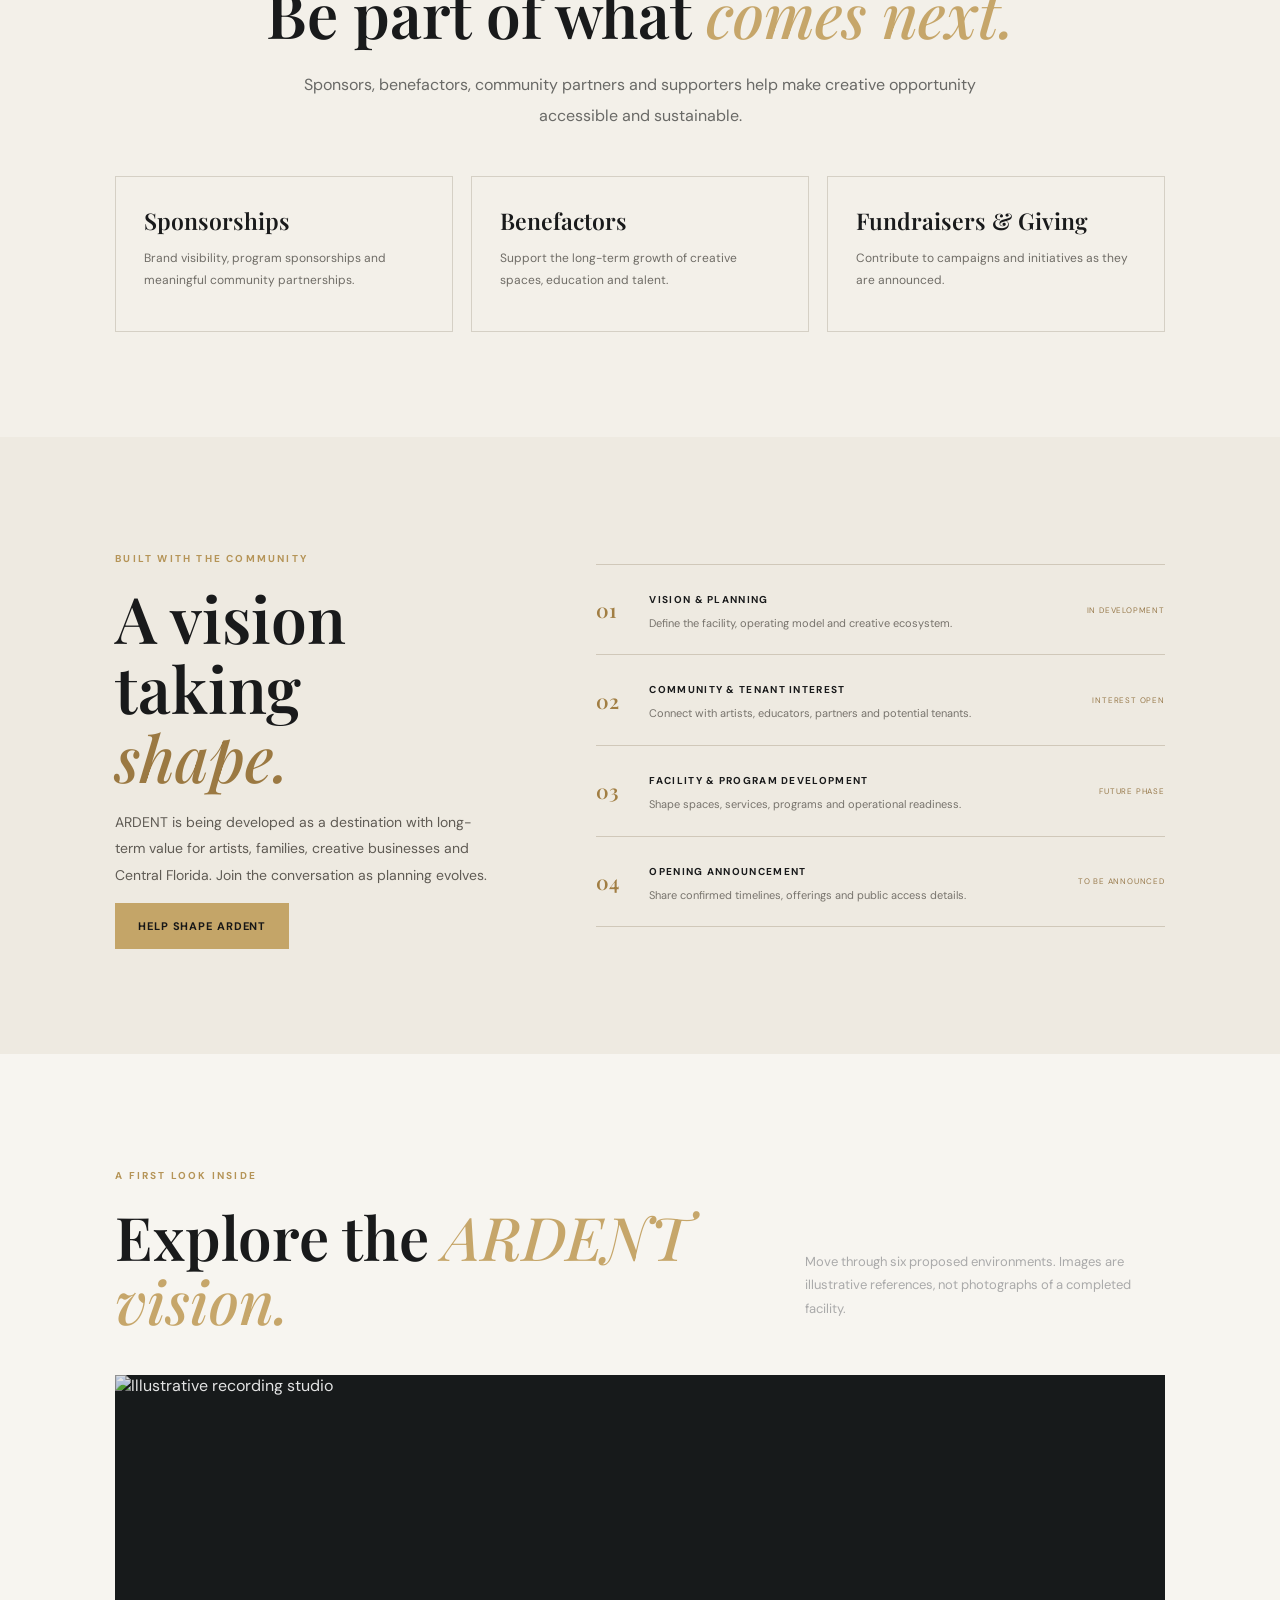
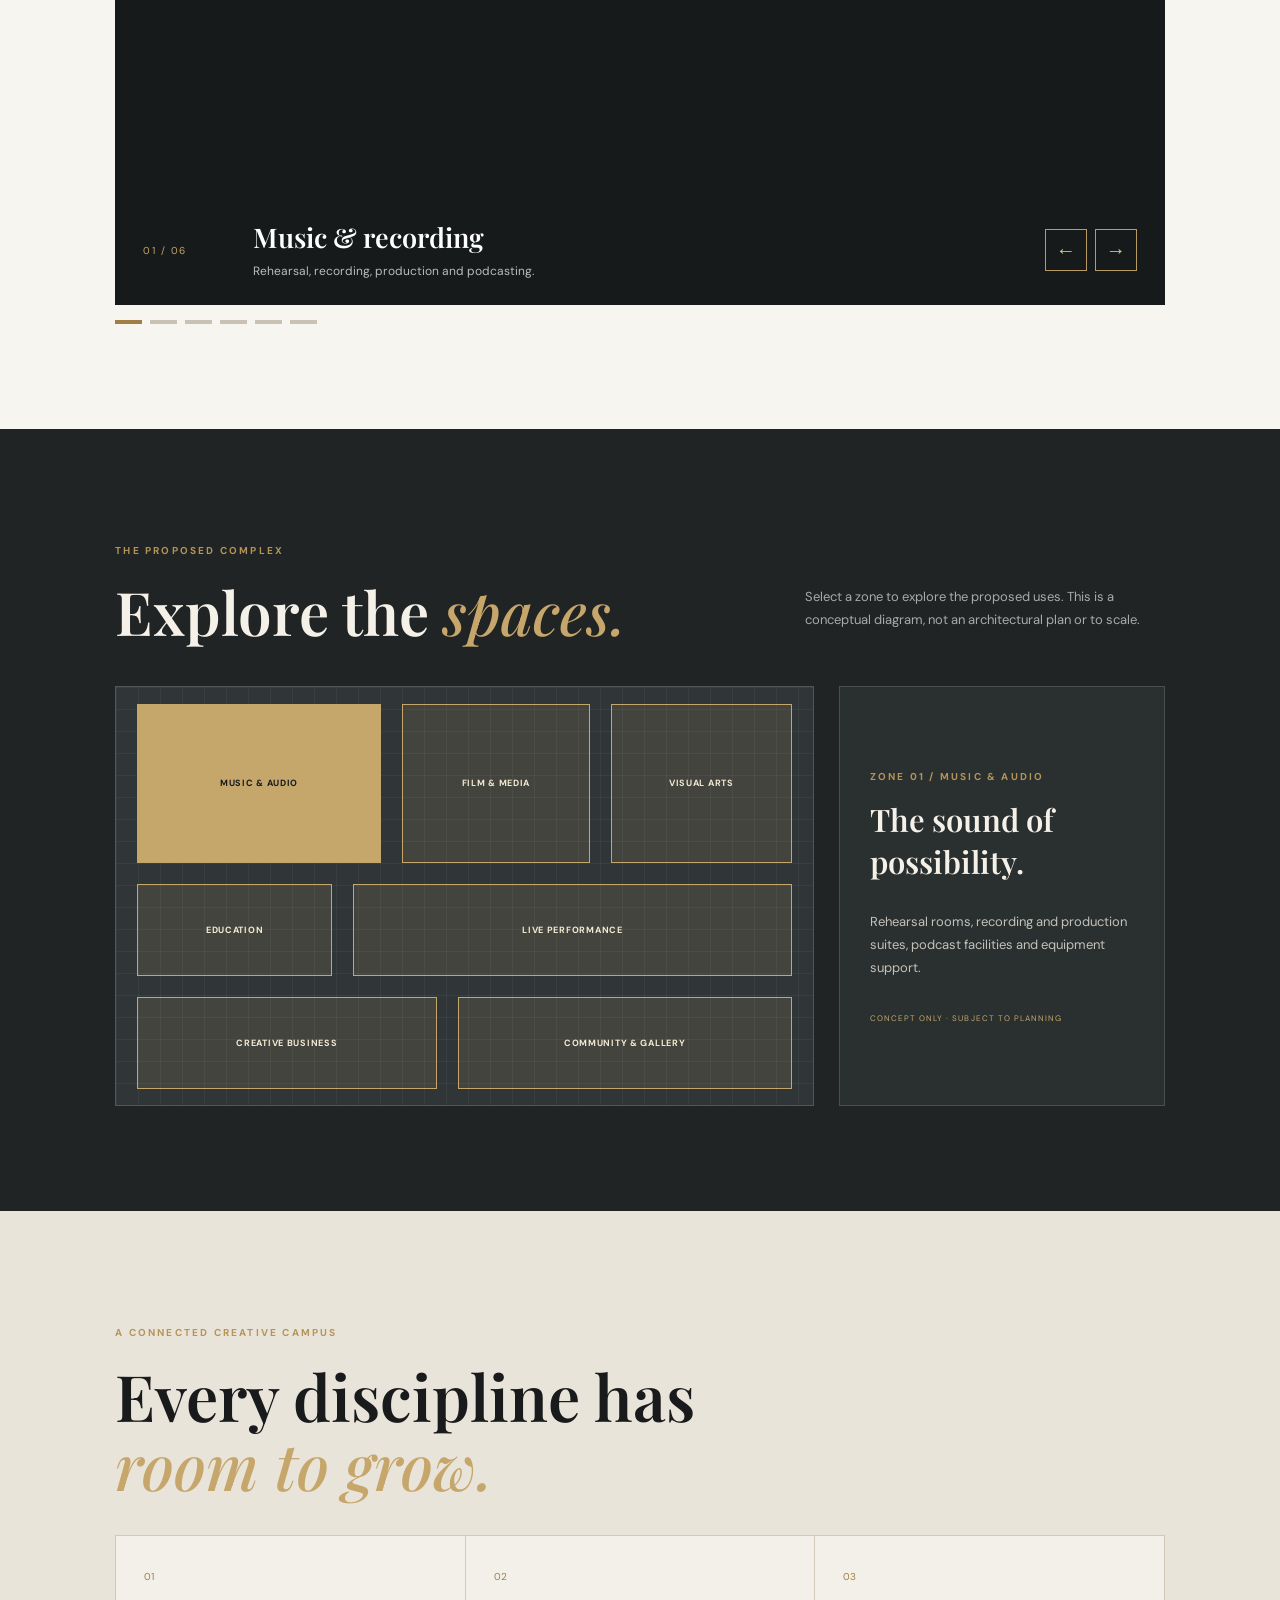
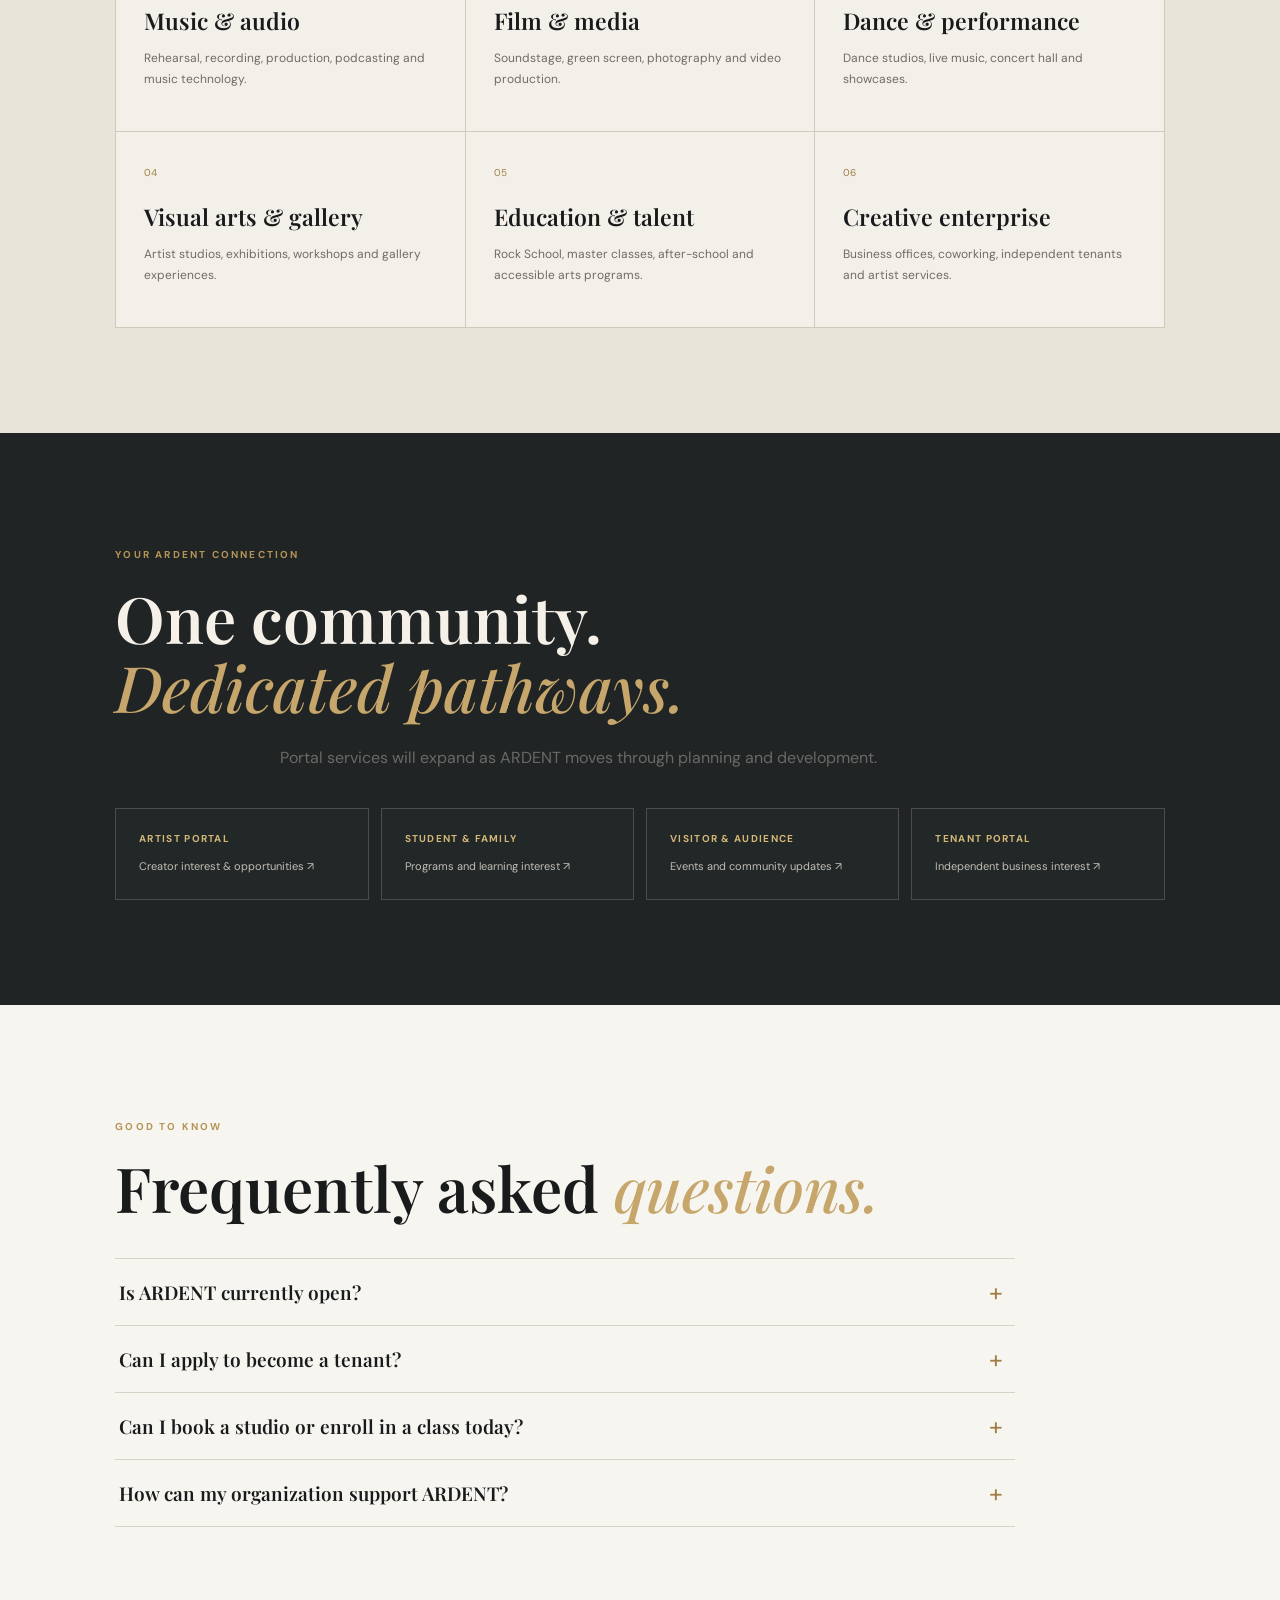
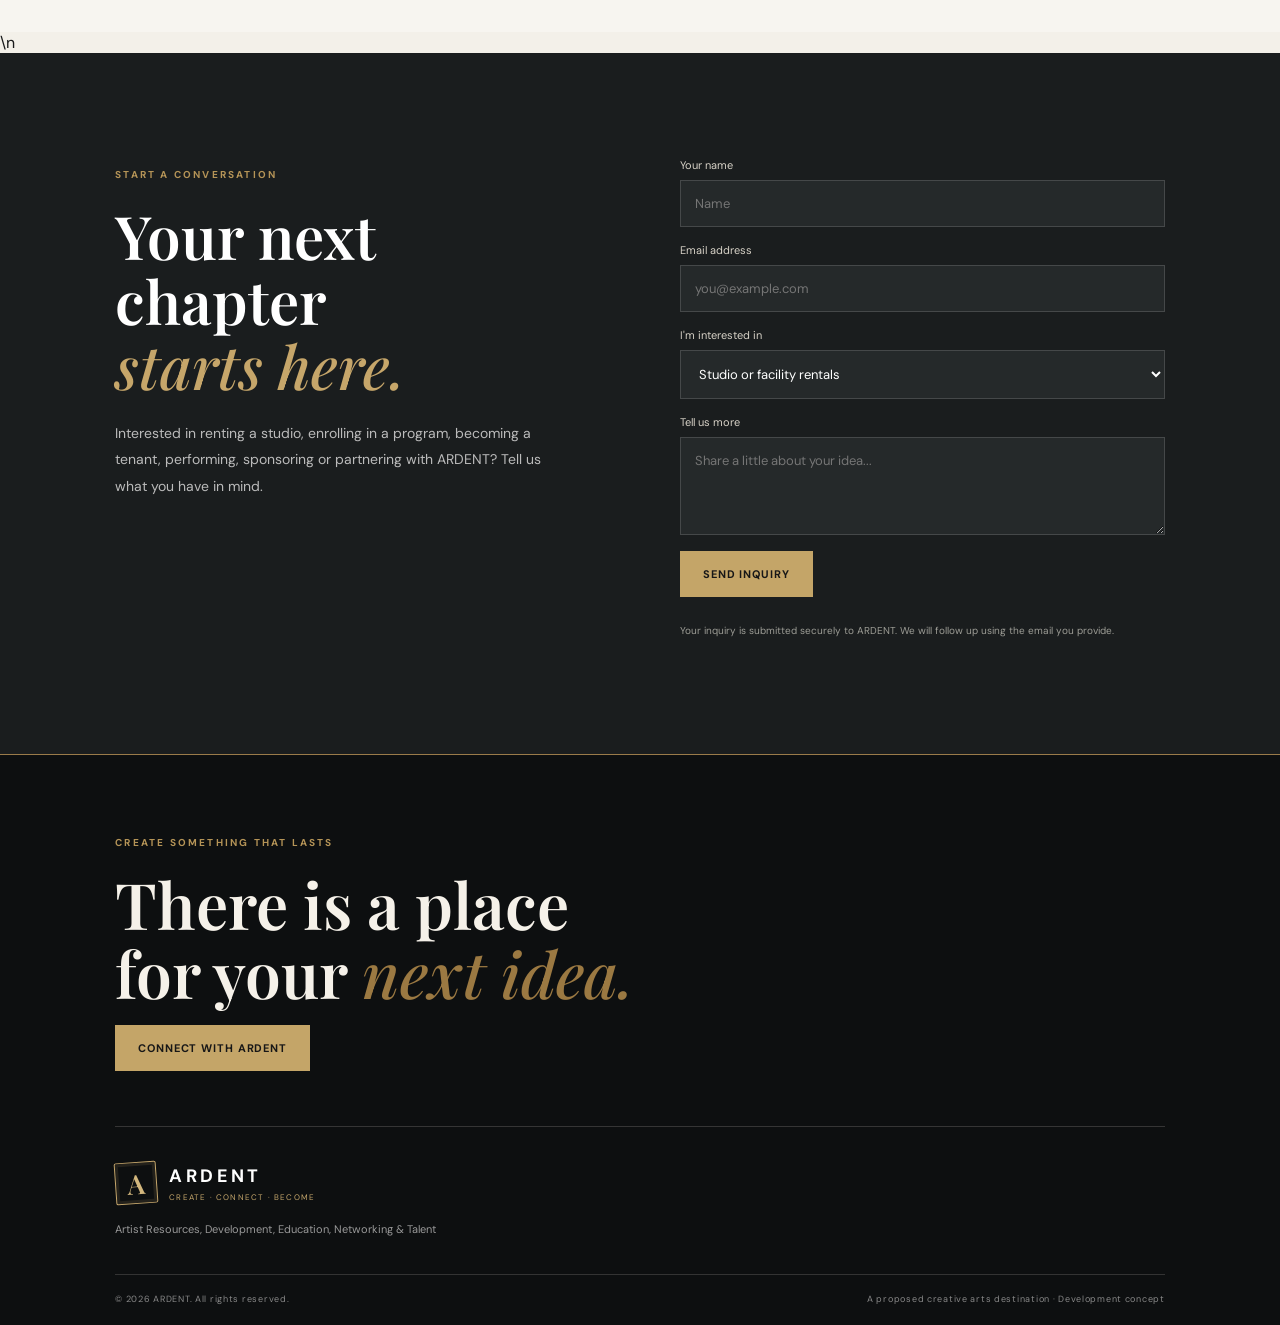
==== commit de07b7d0: "Add development vision navigation to ARDENT homepage" ====
--- a/index.html
+++ b/index.html
@@ -13,7 +13,7 @@
   <a class="brand" href="#home" aria-label="ARDENT home"><span class="brand-mark">A</span><span><b>ARDENT</b><small>CREATE · CONNECT · BECOME</small></span></a>
   <button class="menu-toggle" aria-label="Open menu" aria-expanded="false">☰</button>
   <nav class="nav">
-    <a href="#spaces">The spaces</a><a href="#programs">Education</a><a href="#events">Experiences</a><a href="#belong">Who it’s for</a><a href="#tour">Virtual tour</a><a href="#plan">Floor plan</a><a href="#support">Partner with us</a>
+    <a href="#spaces">The spaces</a><a href="#programs">Education</a><a href="#events">Experiences</a><a href="#belong">Who it’s for</a><a href="#tour">Virtual tour</a><a href="#plan">Floor plan</a><a href="#support">Partner with us</a><a href="development.html">Development vision</a>
     <a href="portal.html">Member portal</a><a class="nav-cta" href="#connect">Get involved</a>
   </nav>
 </header>
--- a/styles.css
+++ b/styles.css
@@ -94,3 +94,6 @@
 .pathway-card>b{font-size:8px;letter-spacing:.12em;color:#d4b777;margin-top:auto;padding-top:24px}
 @media(max-width:900px){.pathways-grid{grid-template-columns:repeat(2,1fr)}}
 @media(max-width:520px){.pathways-grid{grid-template-columns:1fr}.pathway-card{min-height:245px}}
+
+/* Destination experience: tour, conceptual floor plan and department pages */
+.immersive-section{background:#f7f5f0}.tour-feature{background:#171a1b;color:#fff}.tour-feature>img{display:block;width:100%;height:420px;object-fit:cover;opacity:.88}.tour-caption{display:grid;grid-template-columns:90px 1fr auto;gap:20px;align-items:center;padding:24px 28px}.tour-caption>span{font-size:10px;color:#c5a66b;letter-spacing:.15em}.tour-caption h3{font:600 27px 'Playfair Display';margin:0 0 6px}.tour-caption p{font-size:12px;color:#bbb;margin:0;line-height:1.7}.tour-controls{display:flex;gap:8px}.tour-controls button{width:42px;height:42px;border:1px solid #b99b61;background:none;color:#e0c58d;font-size:20px;cursor:pointer}.tour-dots{display:flex;gap:8px;margin-top:15px}.tour-dot{width:27px;height:4px;border:0;background:#c9c2b4;cursor:pointer}.tour-dot.active{background:#a17e43}.floorplan-section,.portal-paths{background:#202425;color:#f5f1e9}.floorplan-wrap{display:grid;grid-template-columns:1.5fr .7fr;gap:25px}.floorplan-map{min-height:420px;position:relative;background:#303637;background-image:linear-gradient(#ffffff0b 1px,transparent 1px),linear-gradient(90deg,#ffffff0b 1px,transparent 1px);background-size:22px 22px;border:1px solid #555}.plan-zone{position:absolute;left:var(--x);top:var(--y);width:var(--w);height:var(--h);border:1px solid #c5a66b;background:#c5a66b20;color:#f4ead4;font:700 9px 'DM Sans';letter-spacing:.08em;padding:7px;cursor:pointer}.plan-zone.active,.plan-zone:hover{background:#c5a66b;color:#171a1b}.plan-detail{padding:30px;background:#2a3030;border:1px solid #4a5050;display:flex;flex-direction:column;justify-content:center}.plan-detail h3{font:600 31px 'Playfair Display';margin:15px 0}.plan-detail p{font-size:13px;line-height:1.8;color:#c4c1b9}.plan-detail small{margin-top:20px;font-size:8px;letter-spacing:.13em;color:#c5a66b}.department-section{background:#e9e4da}.department-section h2,.portal-paths h2{font-size:clamp(42px,5vw,64px)}.department-grid{display:grid;grid-template-columns:repeat(3,1fr);gap:1px;background:#d1c9ba;border:1px solid #d1c9ba;margin-top:35px}.department-grid article{background:#f3f0e9;padding:28px;min-height:190px}.department-grid article>span{font-size:10px;color:#a17e43}.department-grid h3{font:600 23px 'Playfair Display';margin:20px 0 8px}.department-grid p{font-size:12px;line-height:1.8;color:#6f6c66}.portal-path-grid{display:grid;grid-template-columns:repeat(4,1fr);gap:12px;margin-top:35px}.portal-path-grid a{padding:23px;border:1px solid #4a4d4b;background:#222728}.portal-path-grid a:hover{border-color:#c5a66b}.portal-path-grid b,.portal-path-grid span{display:block}.portal-path-grid b{font-size:10px;letter-spacing:.13em;color:#d4b777}.portal-path-grid span{font-size:11px;color:#c2beb5;margin-top:12px;line-height:1.7}@media(max-width:800px){.floorplan-wrap{grid-template-columns:1fr}.floorplan-map{min-height:370px}.portal-path-grid{grid-template-columns:repeat(2,1fr)}.department-grid{grid-template-columns:repeat(2,1fr)}.tour-caption{grid-template-columns:1fr auto}.tour-caption>span{grid-column:1/-1}.tour-feature>img{height:290px}}@media(max-width:520px){.department-grid,.portal-path-grid{grid-template-columns:1fr}.floorplan-map{min-height:320px}.plan-zone{font-size:7px;letter-spacing:0}.tour-caption{padding:18px}.tour-caption h3{font-size:22px}}
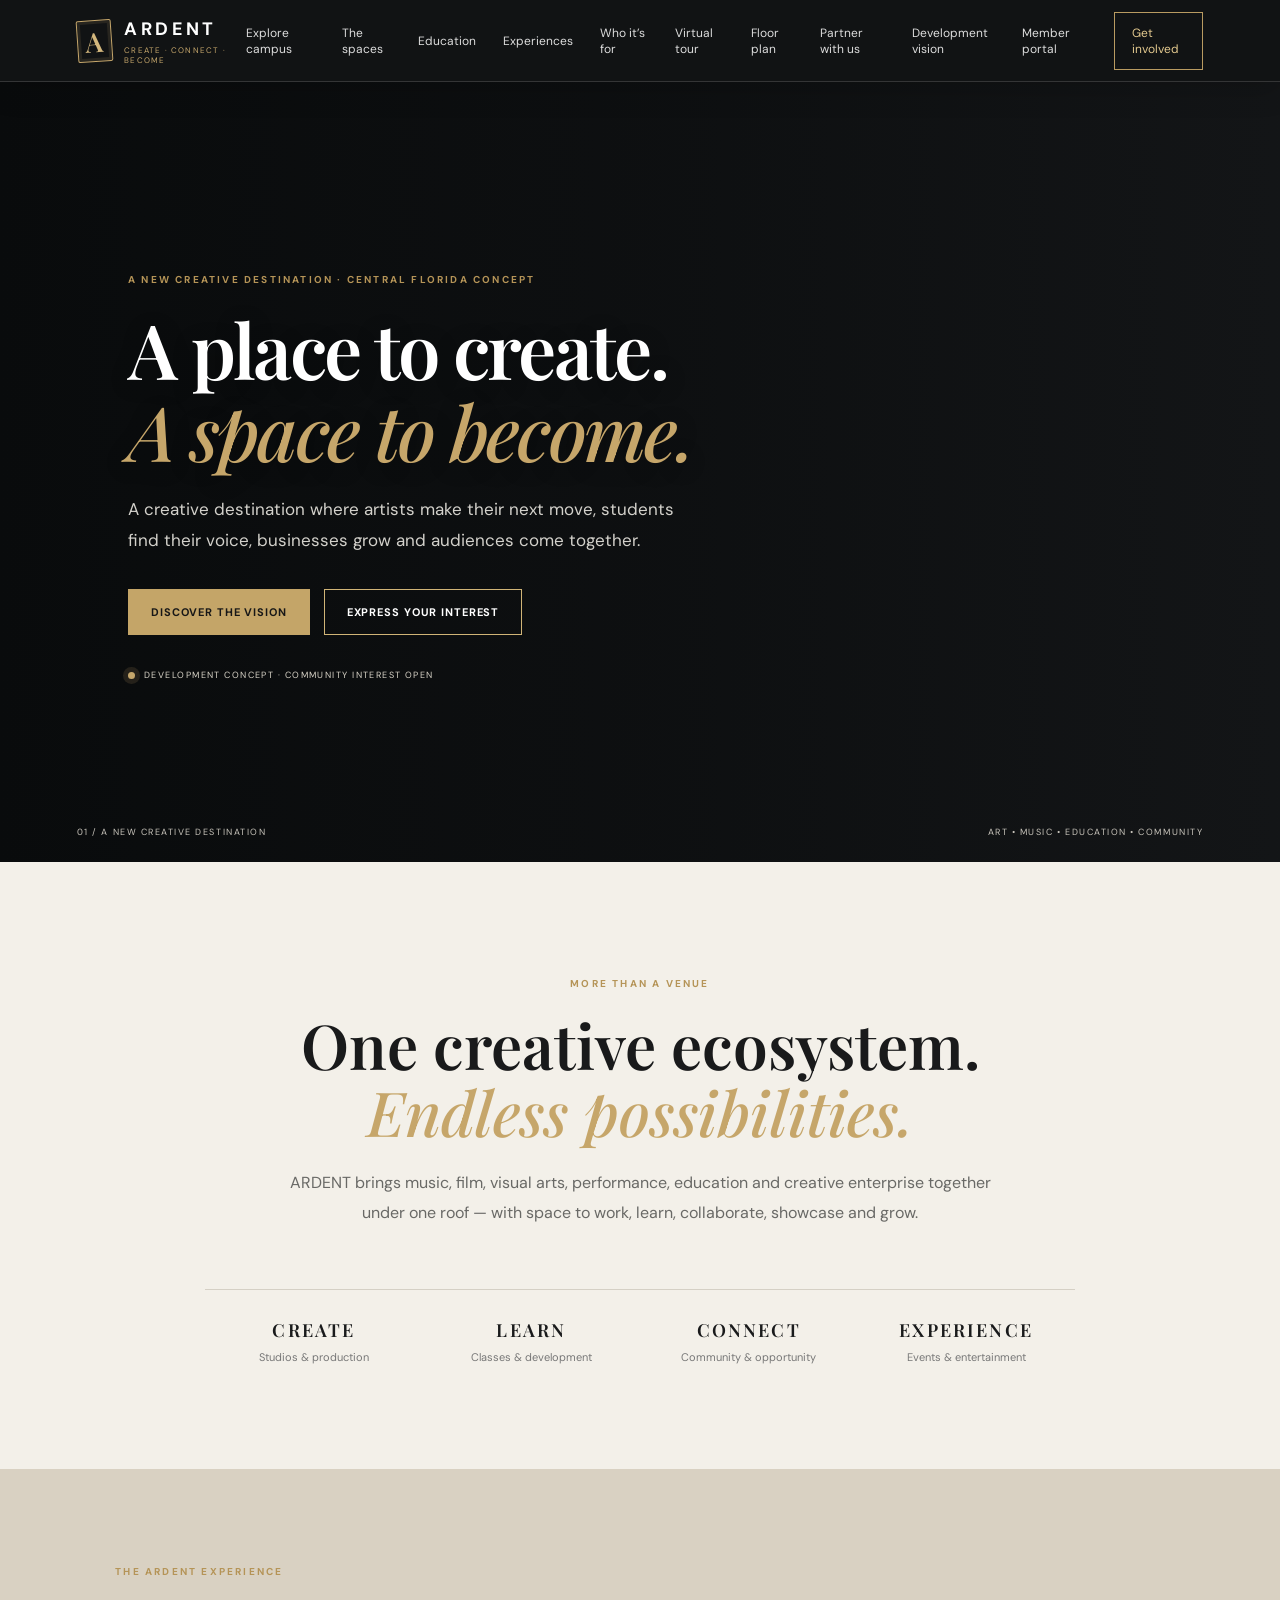
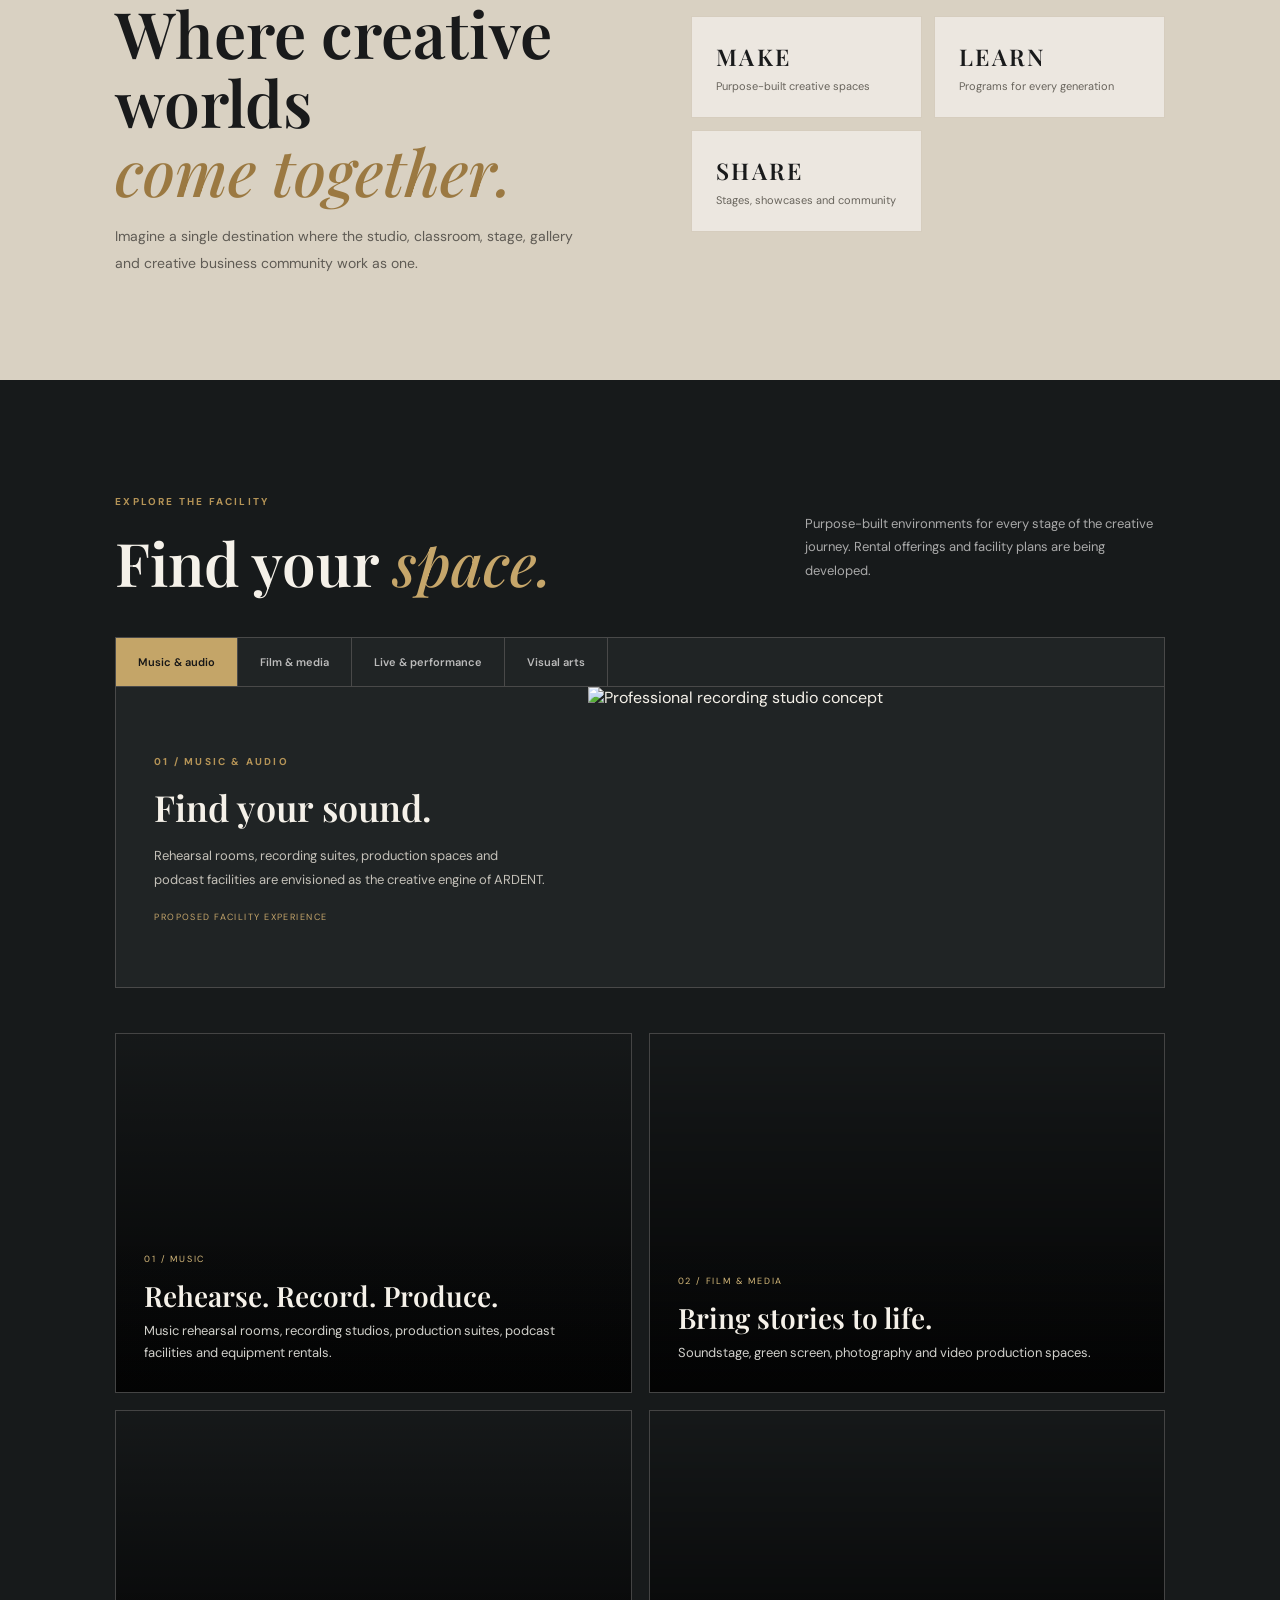
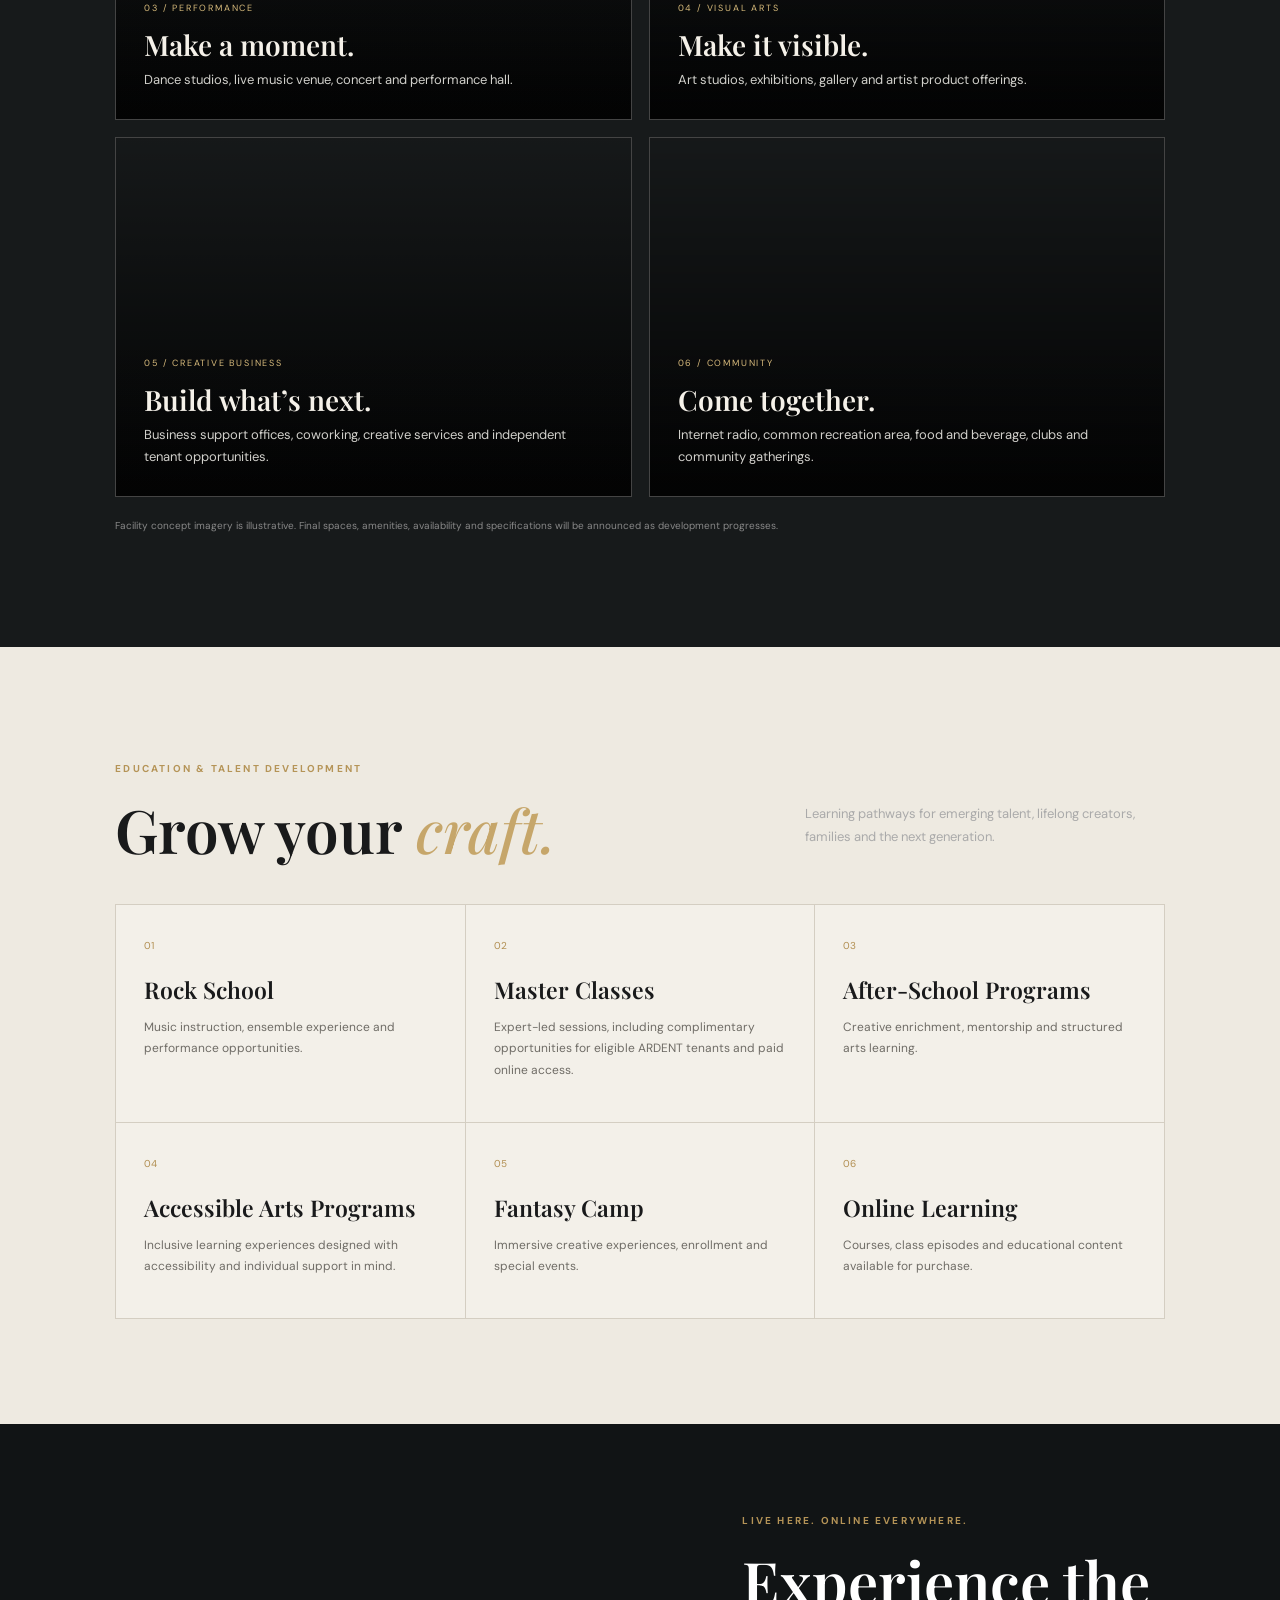
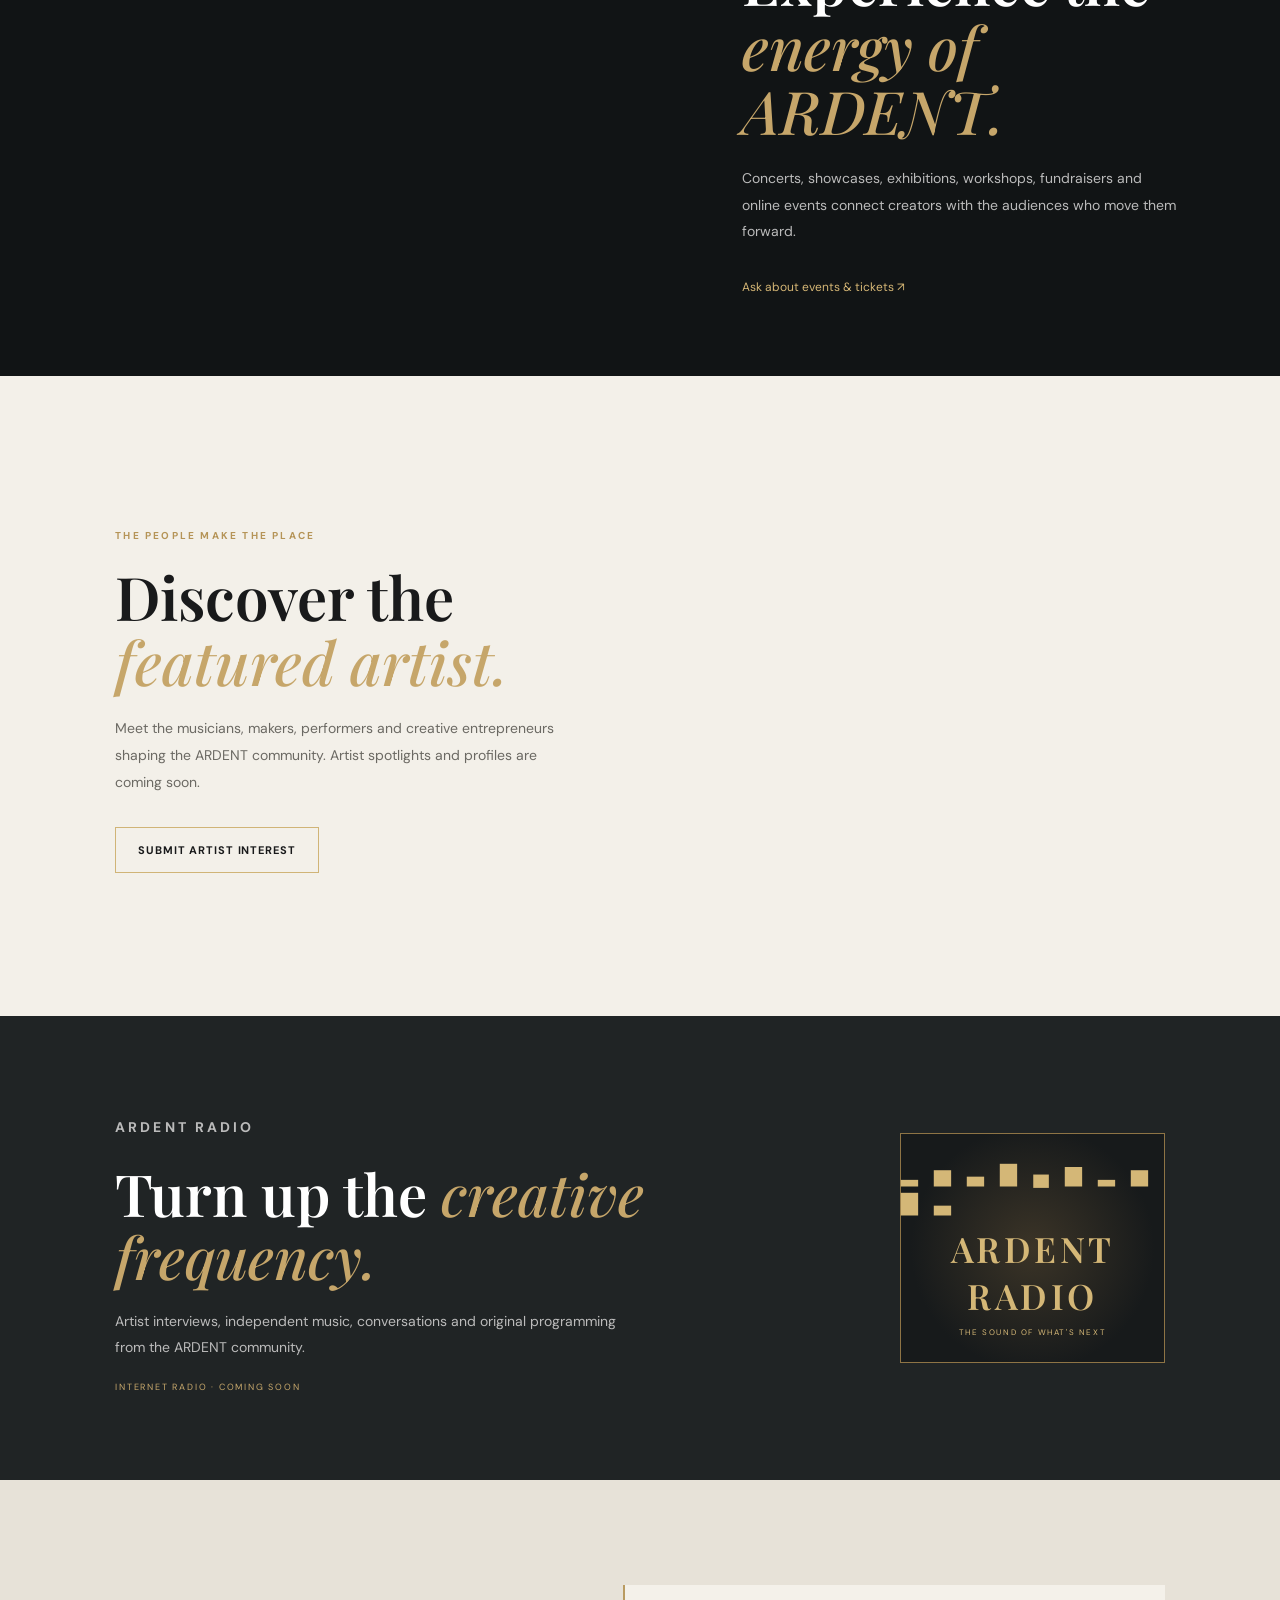
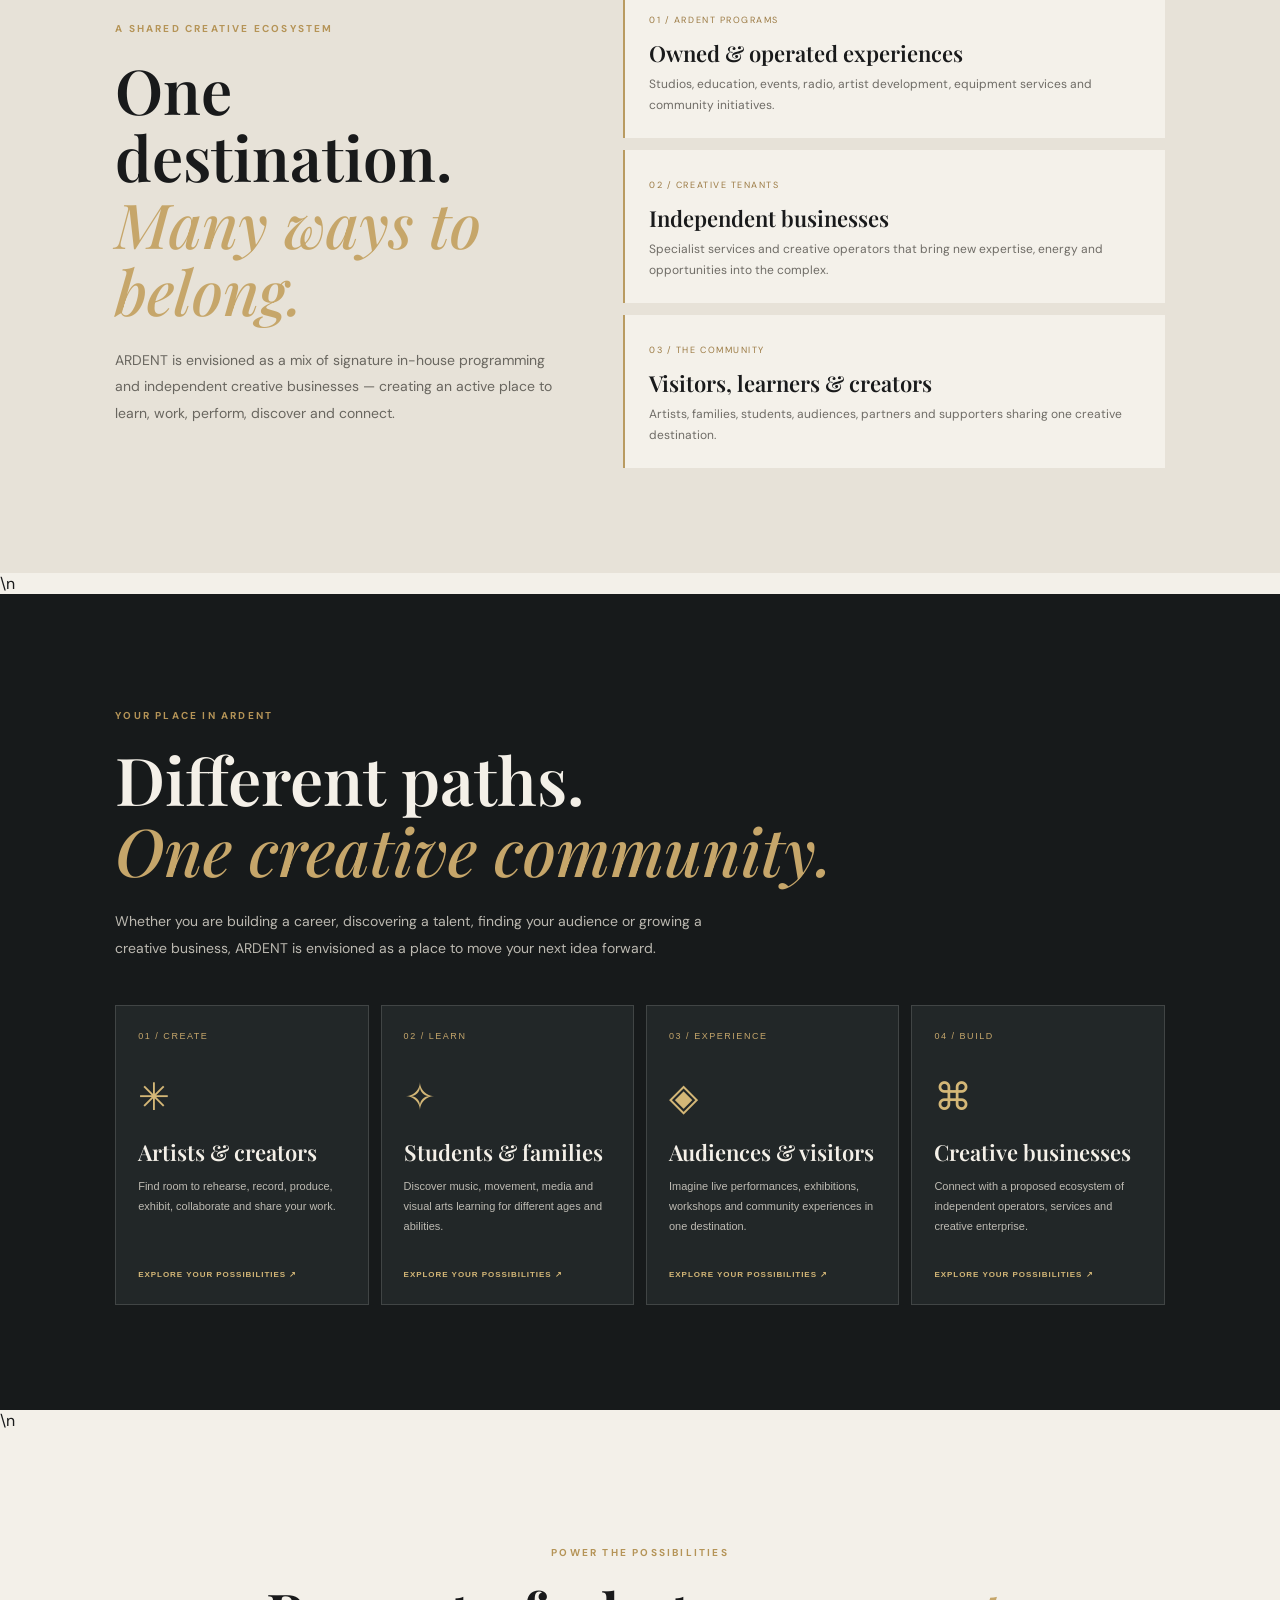
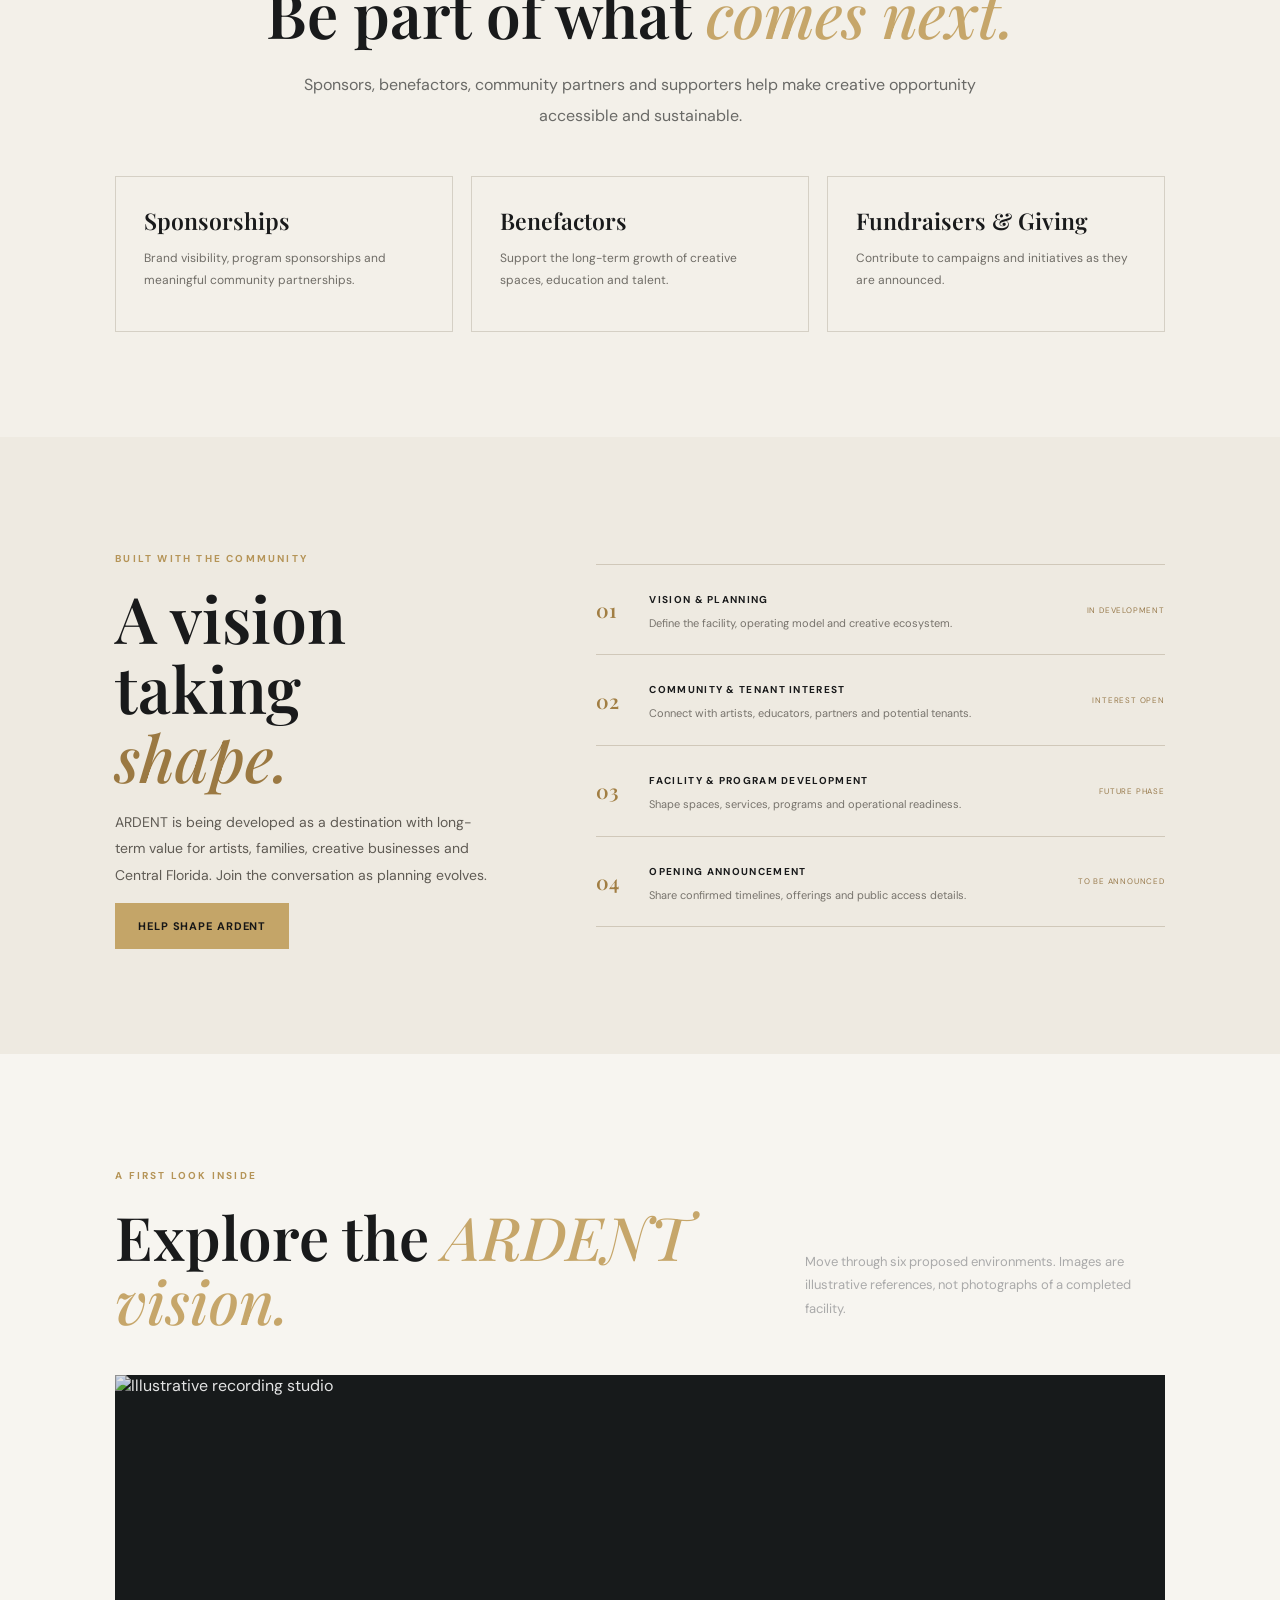
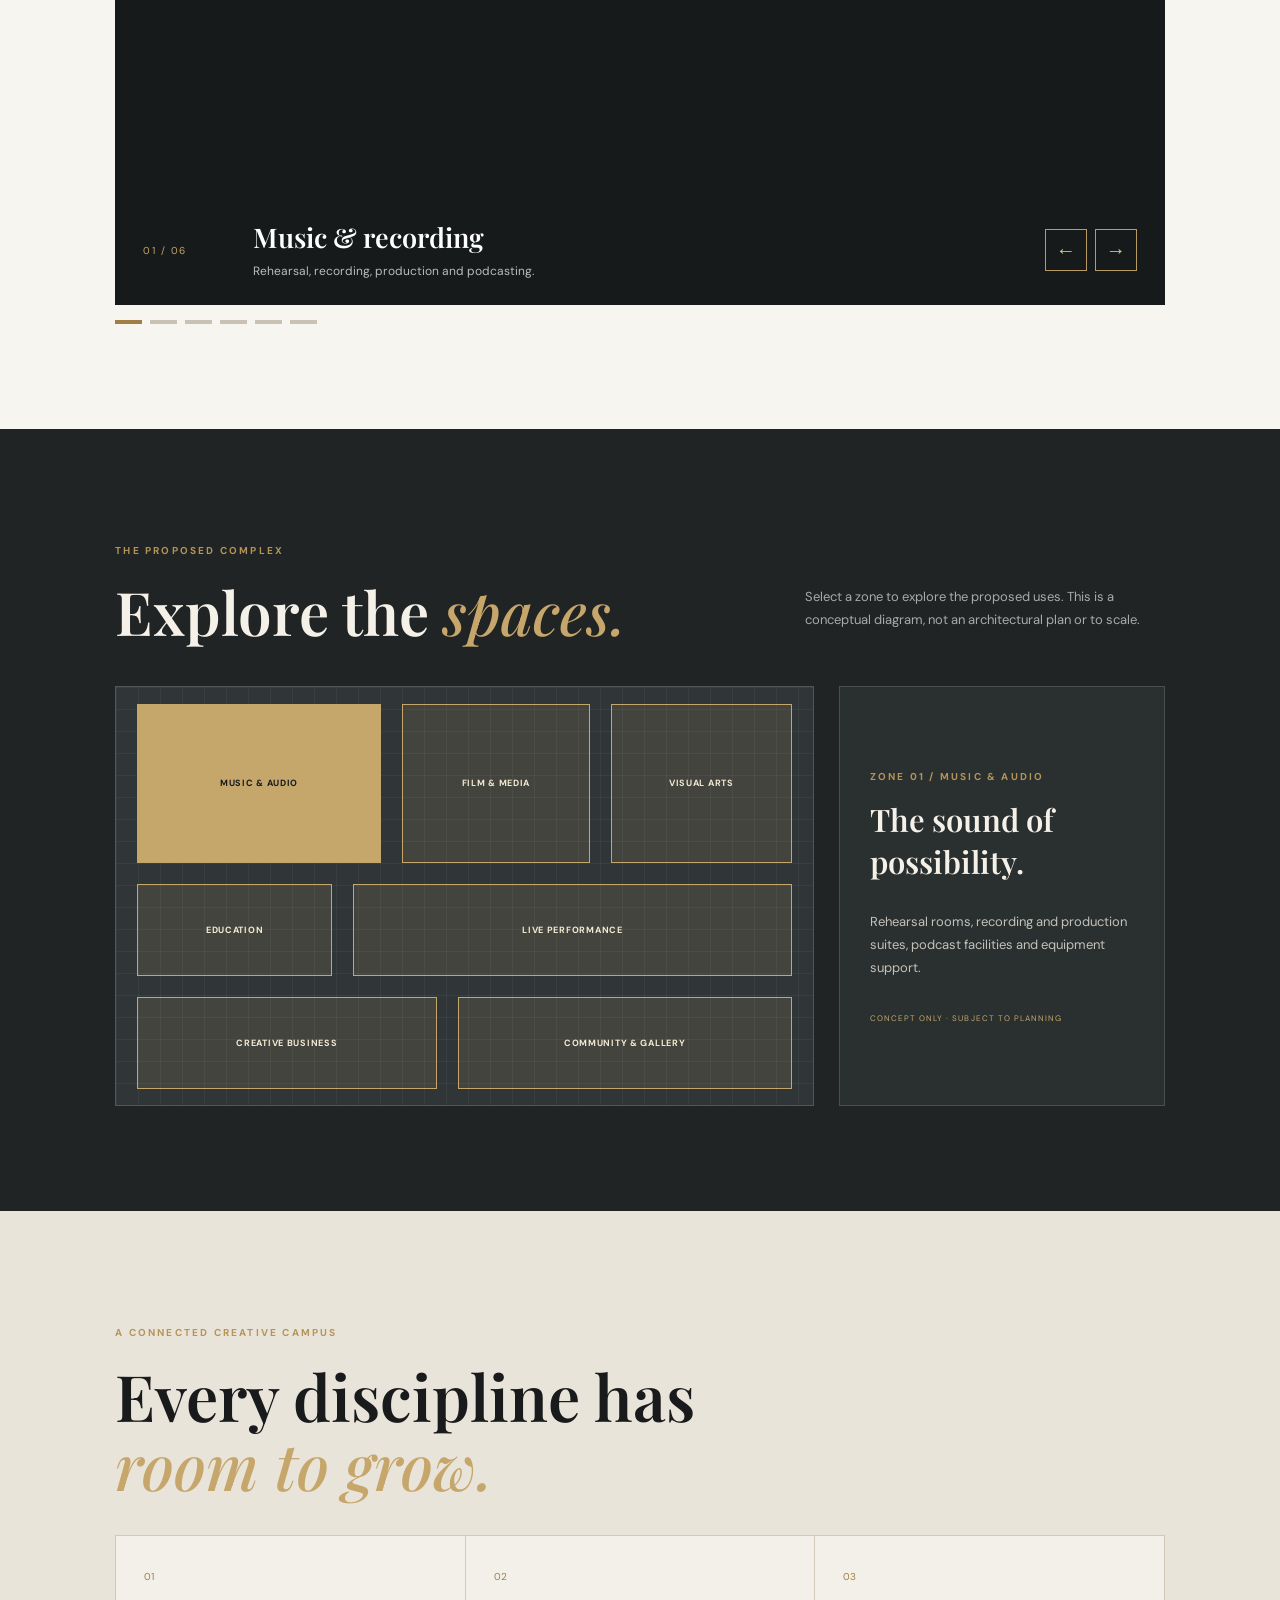
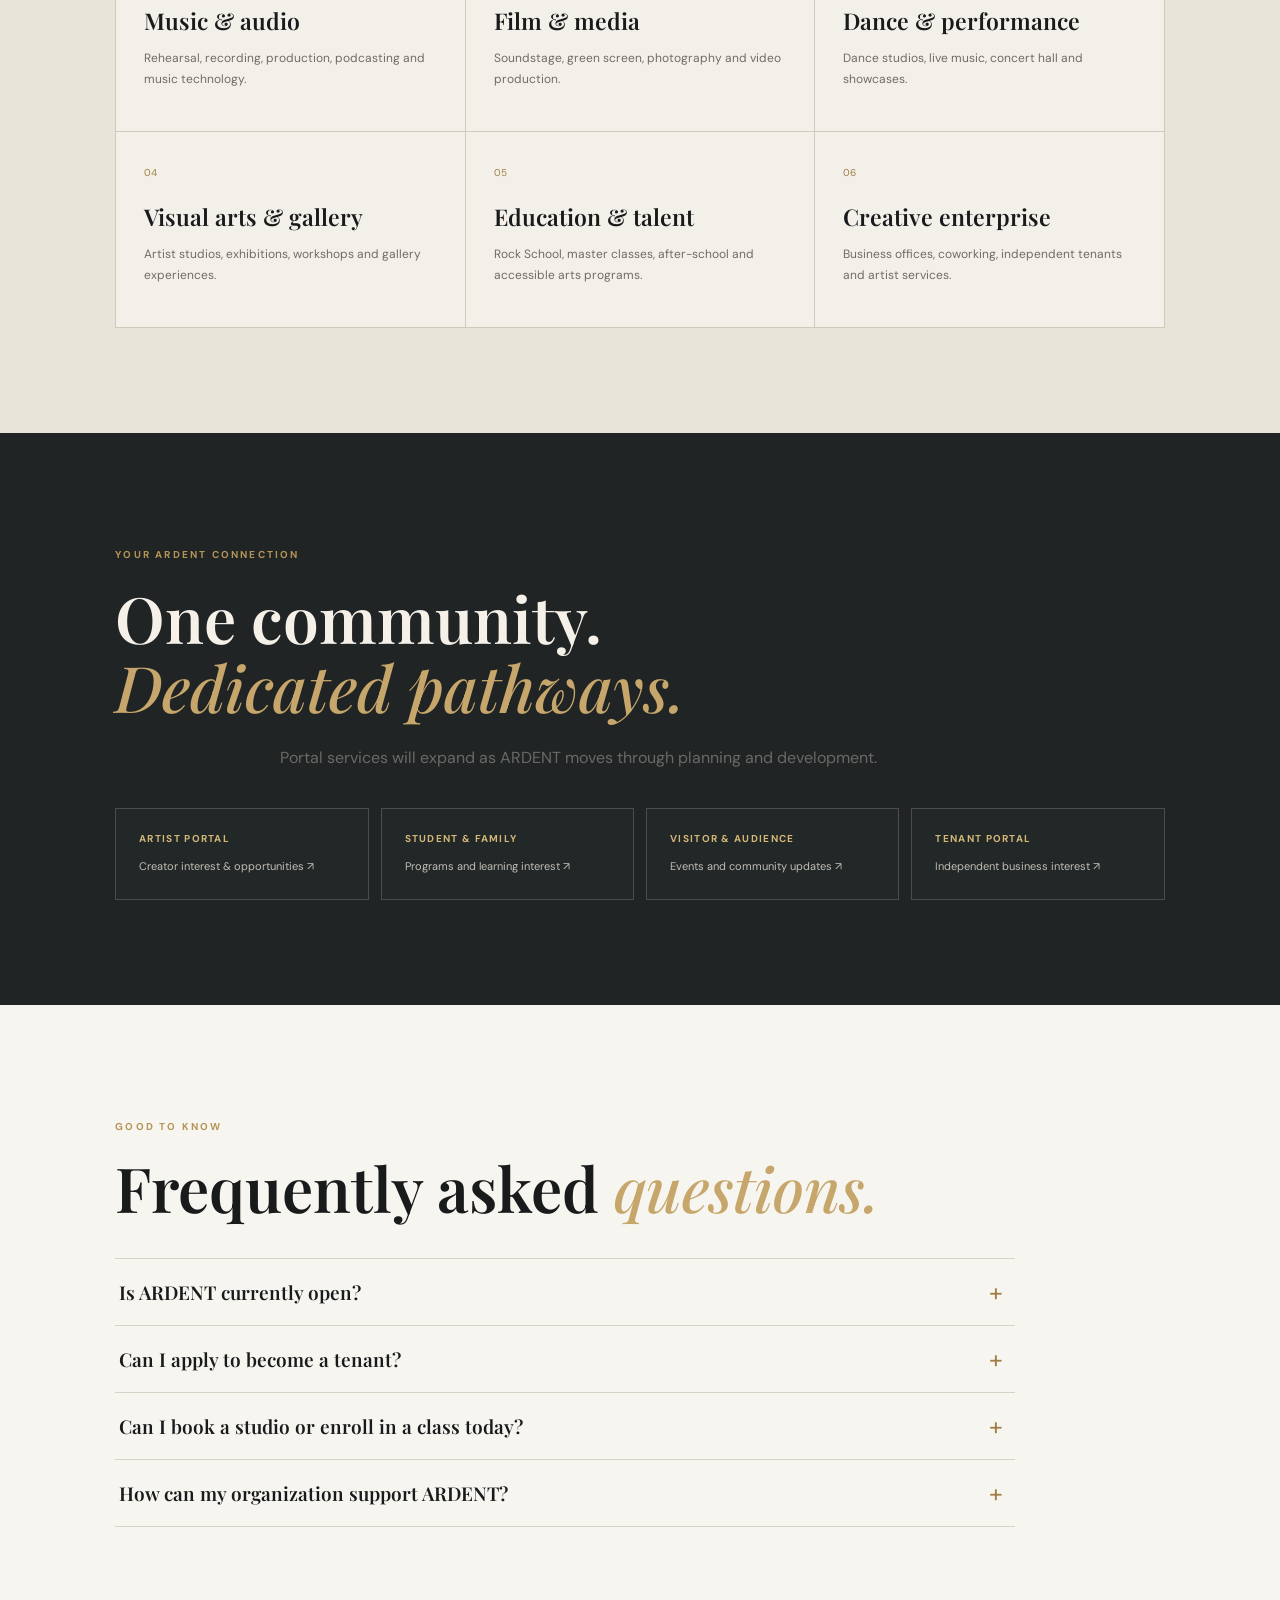
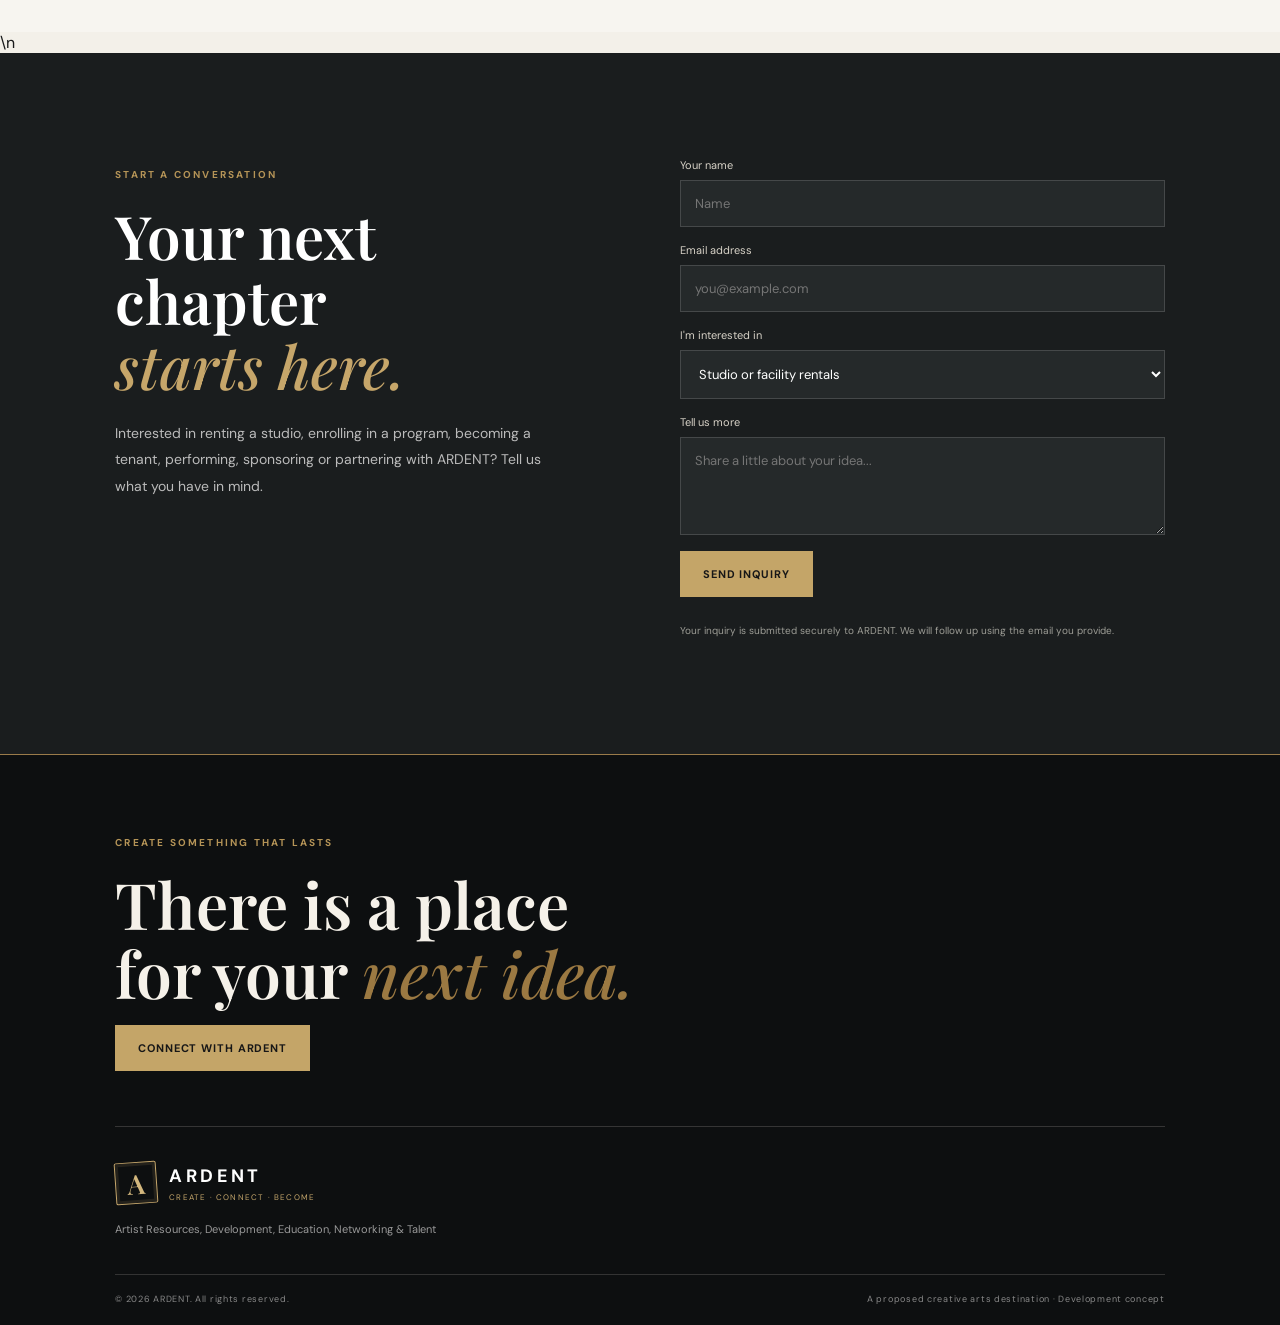
==== commit 5454ea86: "Feature campus experience in ARDENT navigation" ====
--- a/index.html
+++ b/index.html
@@ -13,7 +13,7 @@
   <a class="brand" href="#home" aria-label="ARDENT home"><span class="brand-mark">A</span><span><b>ARDENT</b><small>CREATE · CONNECT · BECOME</small></span></a>
   <button class="menu-toggle" aria-label="Open menu" aria-expanded="false">☰</button>
   <nav class="nav">
-    <a href="#spaces">The spaces</a><a href="#programs">Education</a><a href="#events">Experiences</a><a href="#belong">Who it’s for</a><a href="#tour">Virtual tour</a><a href="#plan">Floor plan</a><a href="#support">Partner with us</a><a href="development.html">Development vision</a>
+    <a href="experience.html">Explore campus</a><a href="#spaces">The spaces</a><a href="#programs">Education</a><a href="#events">Experiences</a><a href="#belong">Who it’s for</a><a href="#tour">Virtual tour</a><a href="#plan">Floor plan</a><a href="#support">Partner with us</a><a href="development.html">Development vision</a>
     <a href="portal.html">Member portal</a><a class="nav-cta" href="#connect">Get involved</a>
   </nav>
 </header>
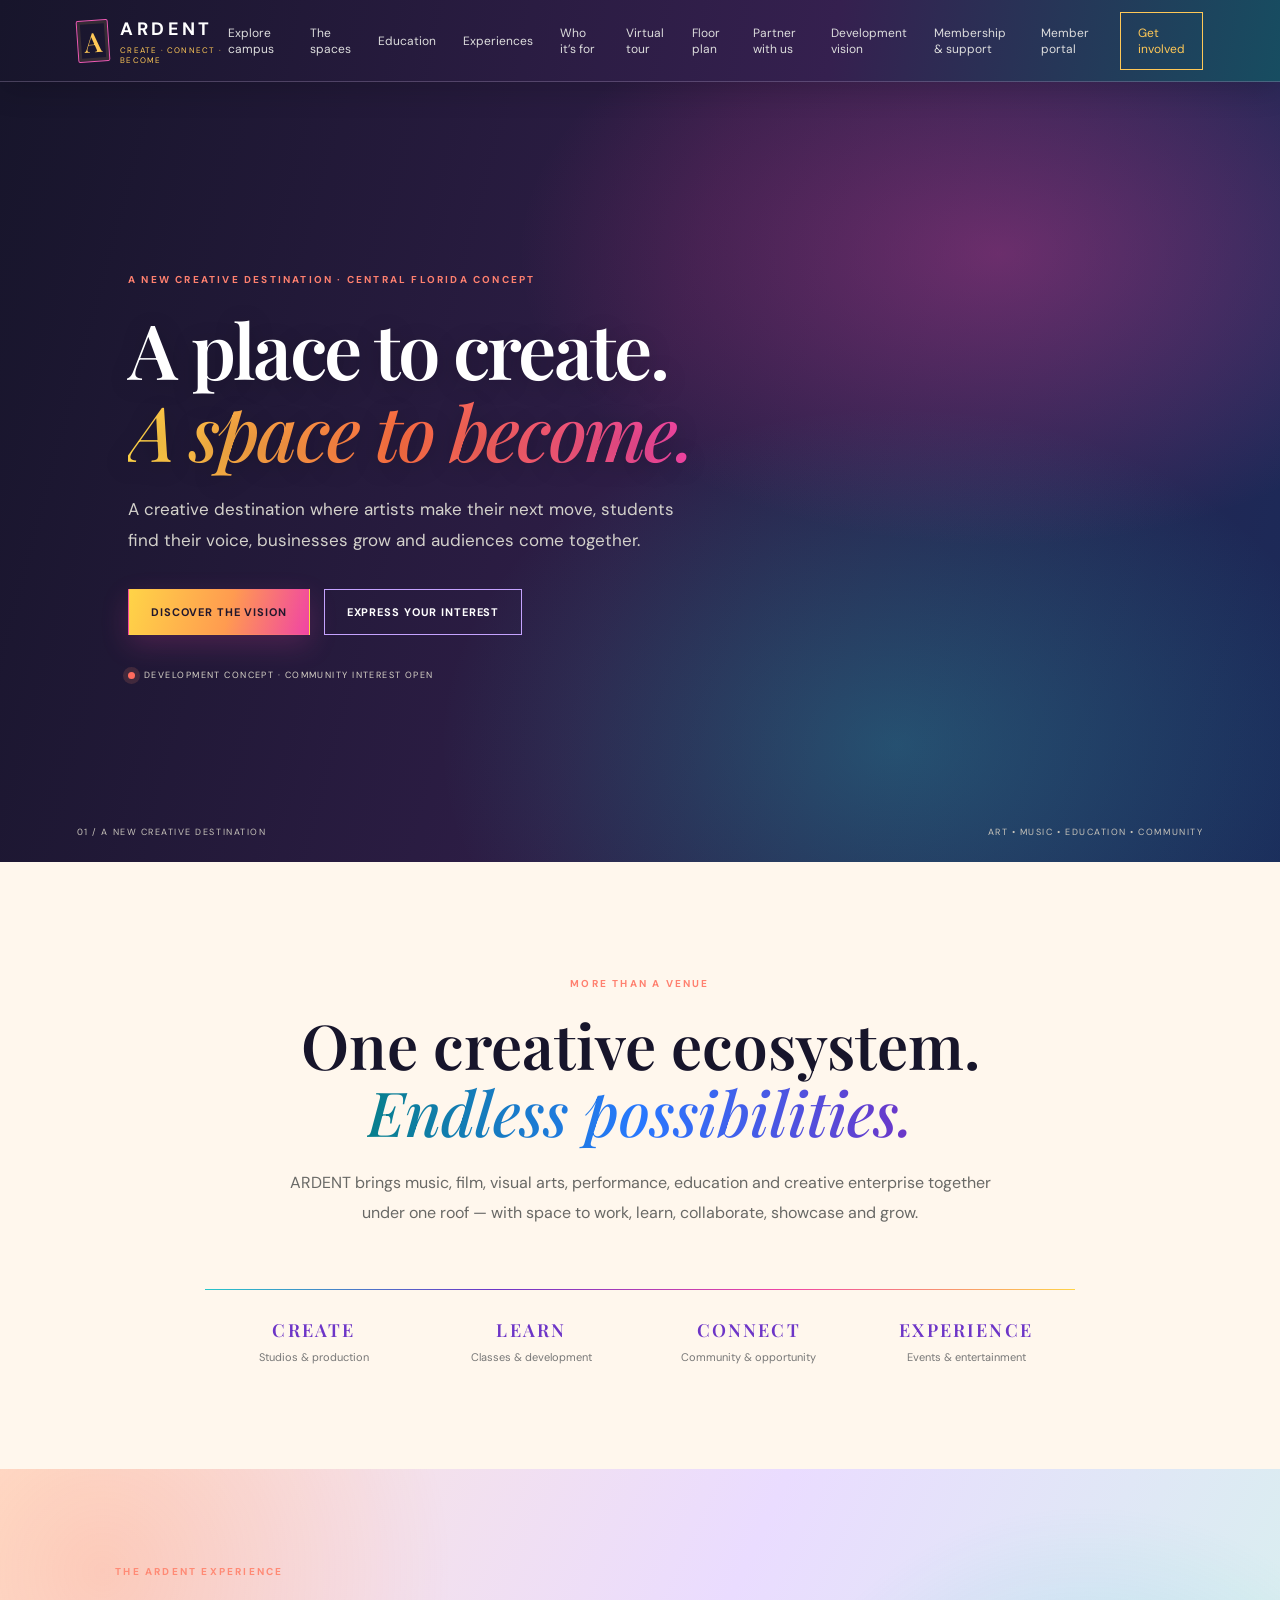
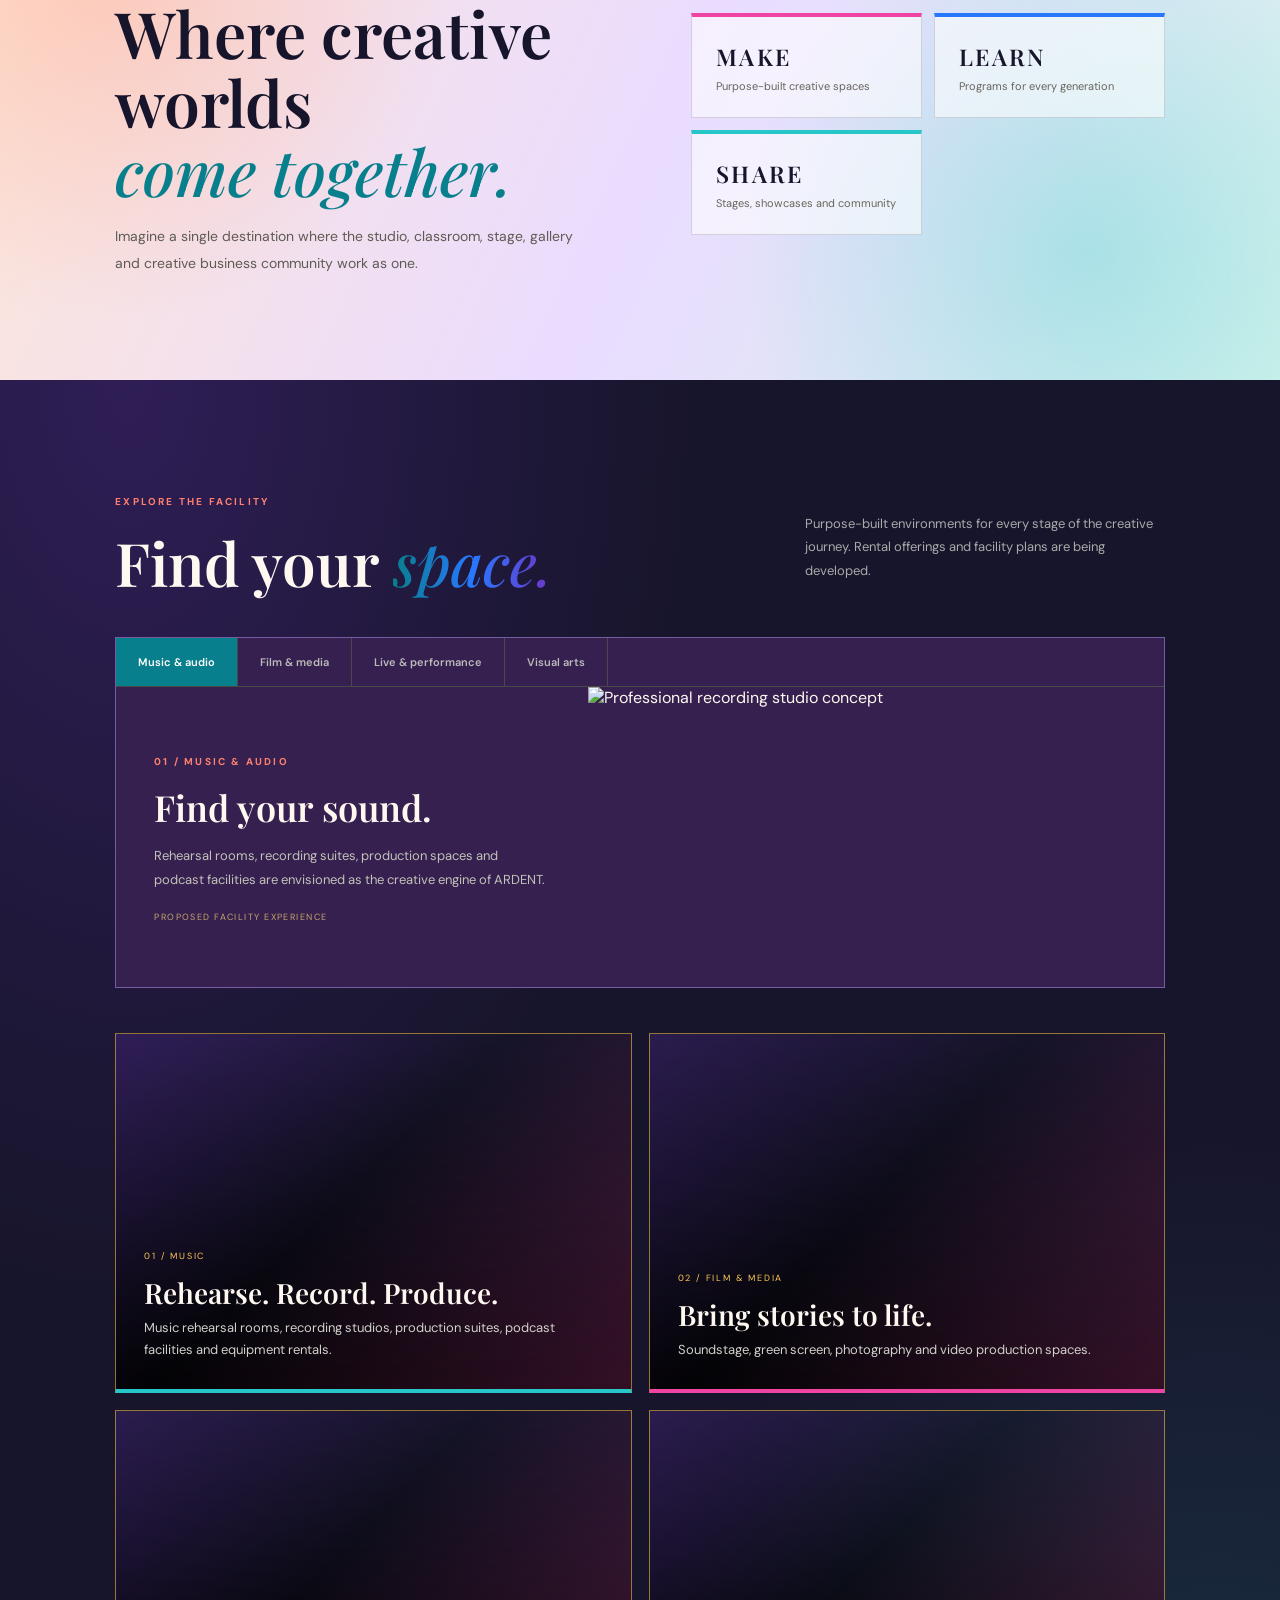
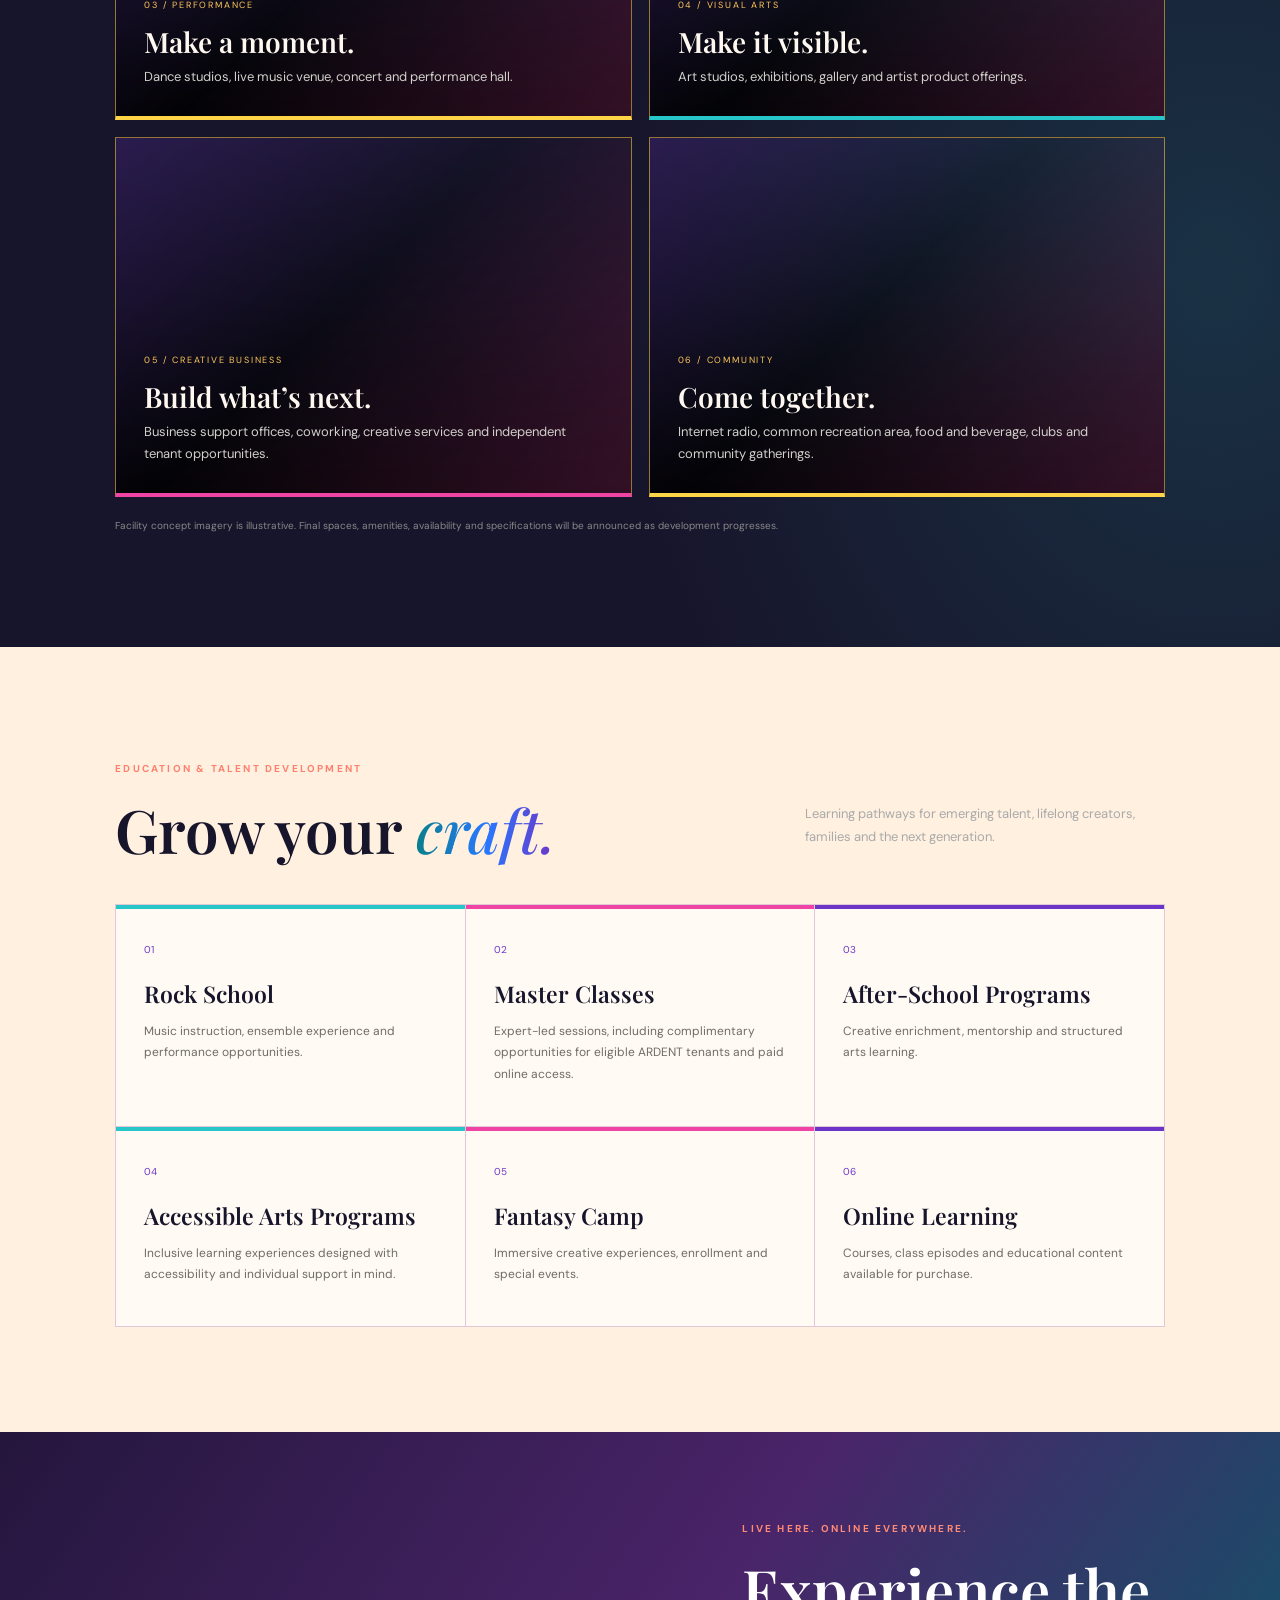
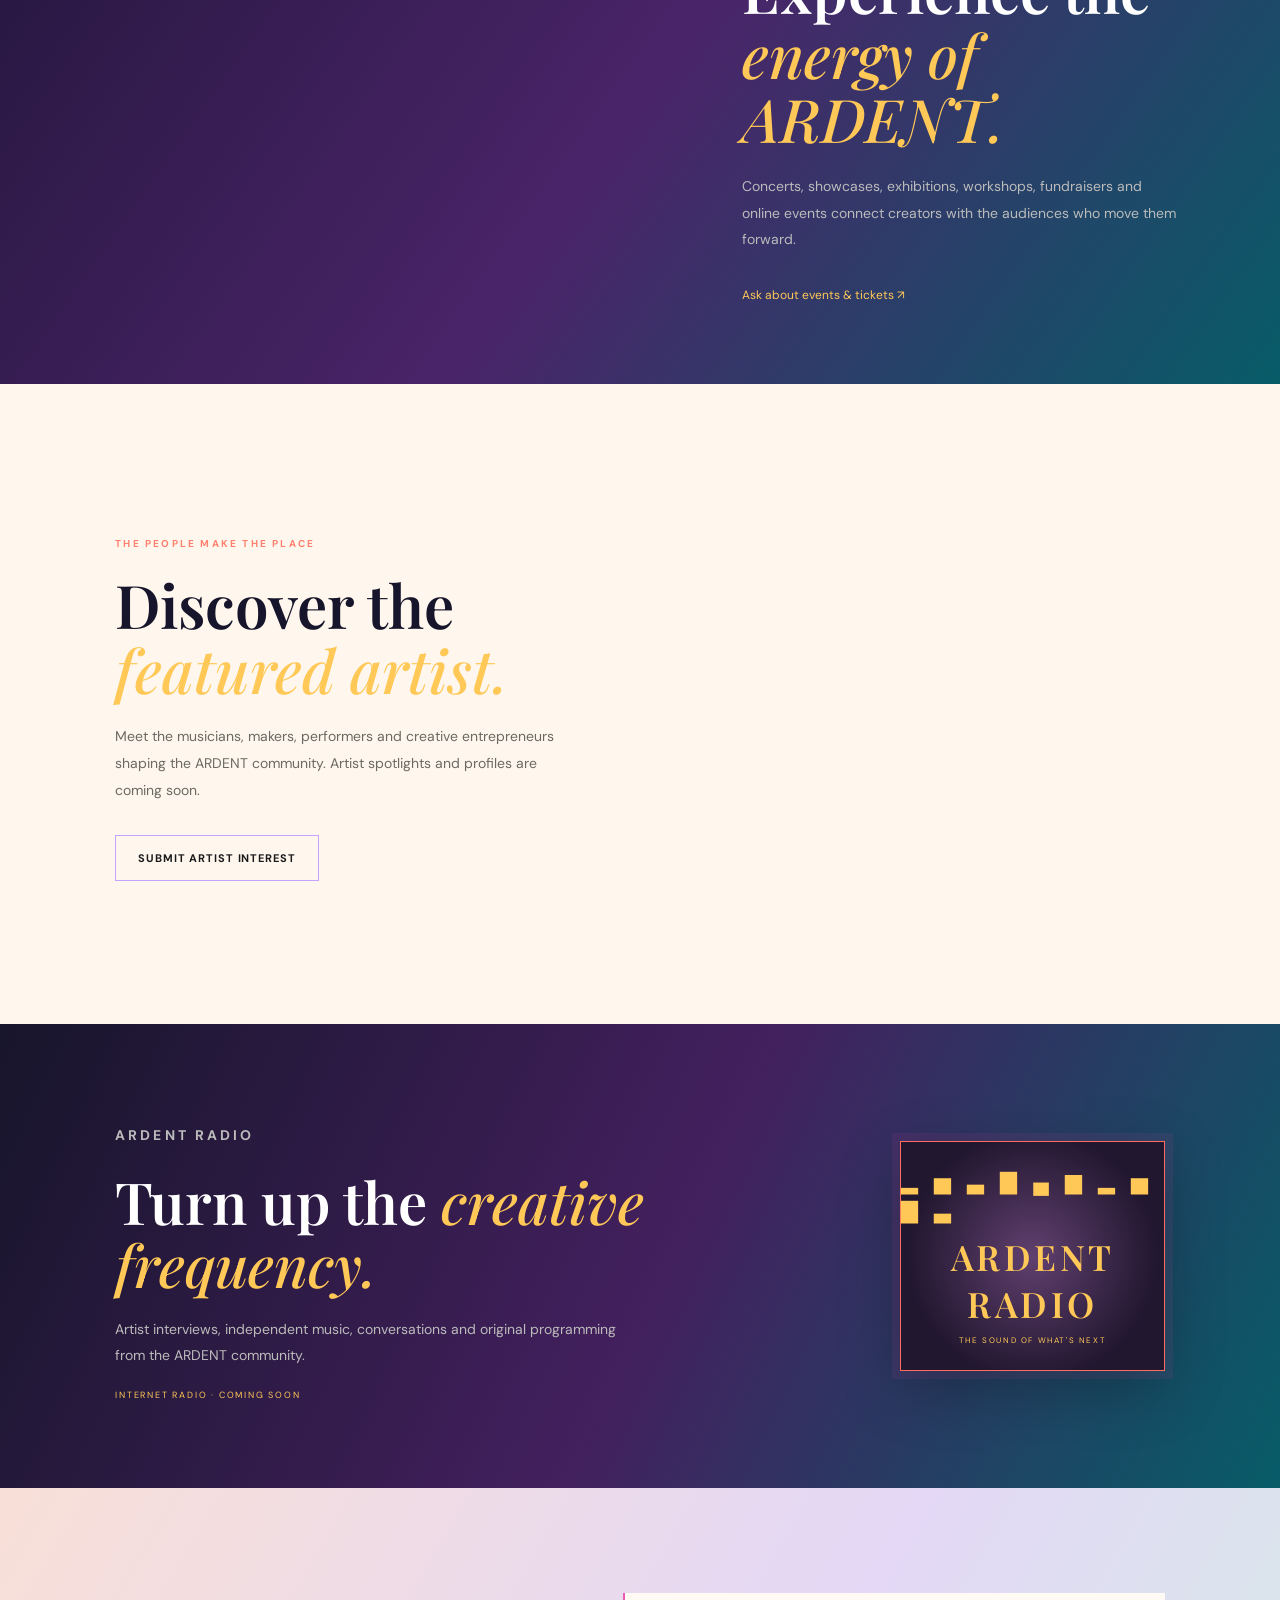
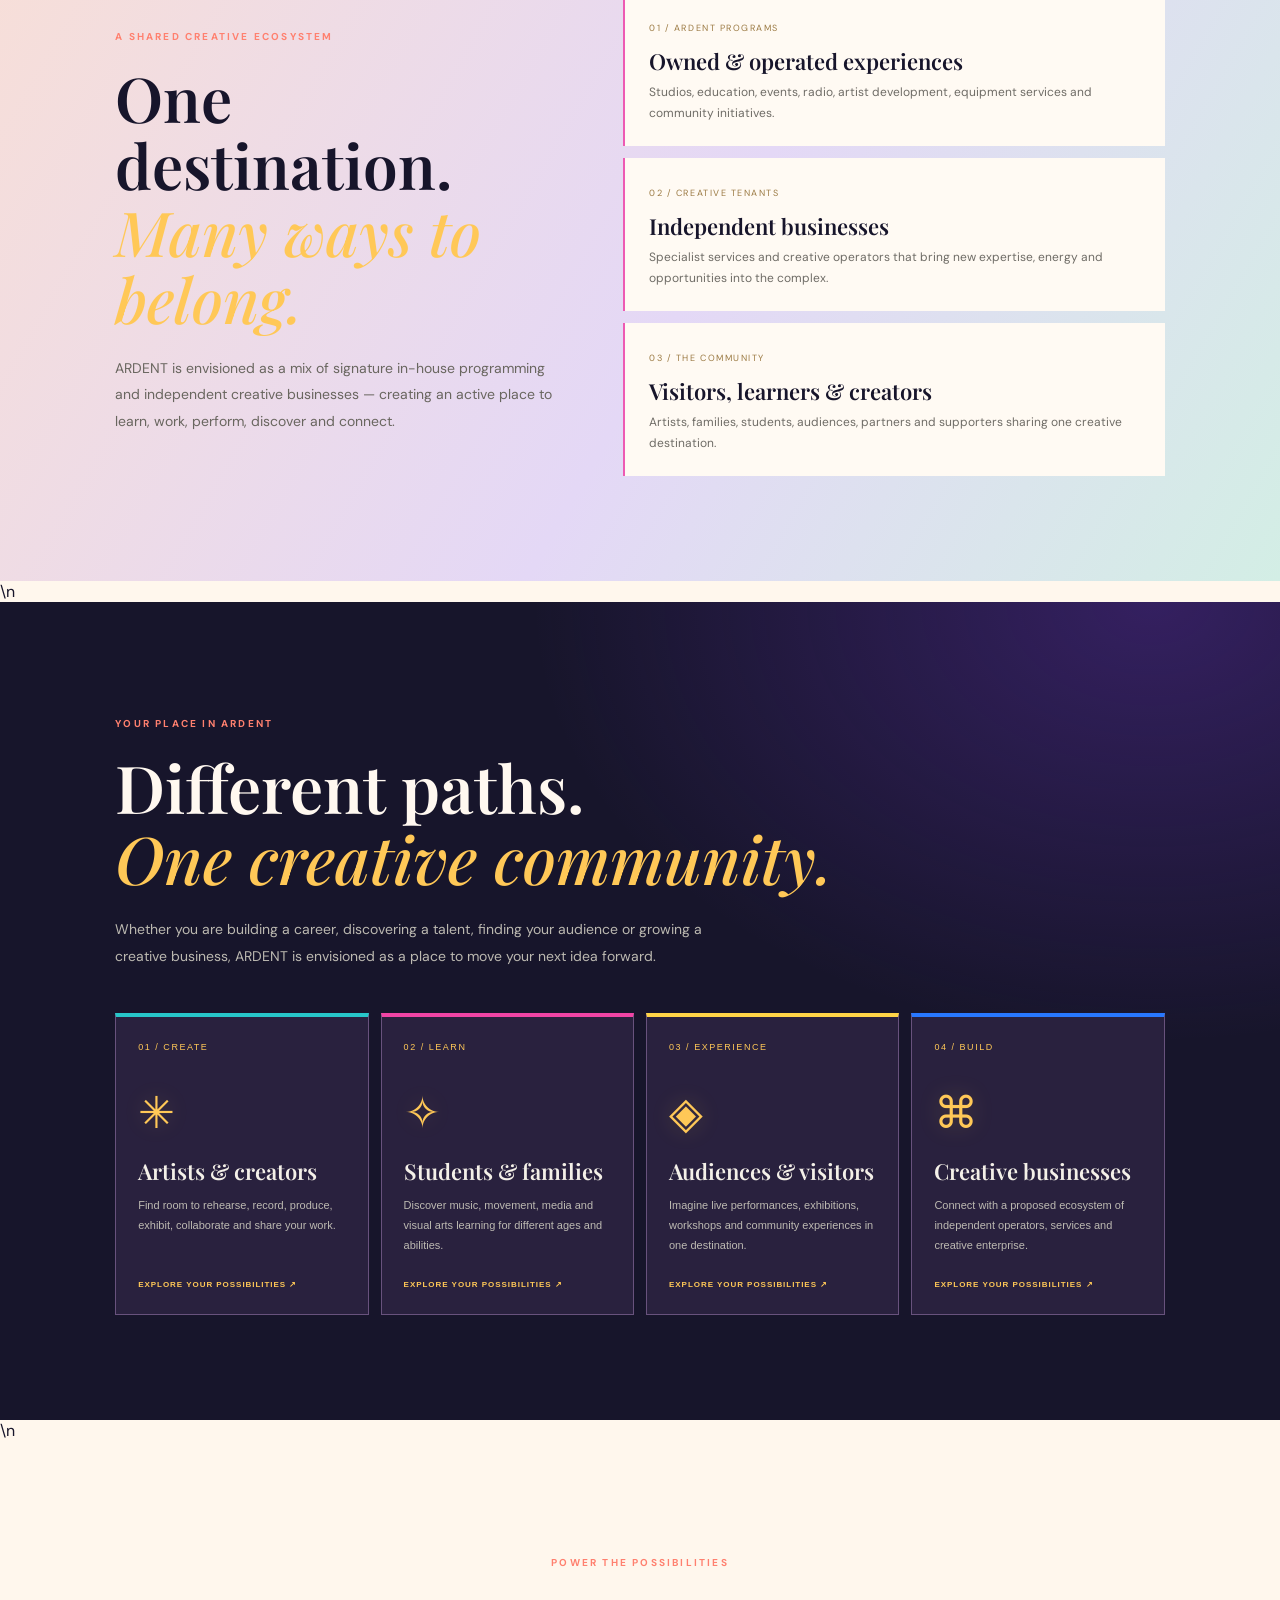
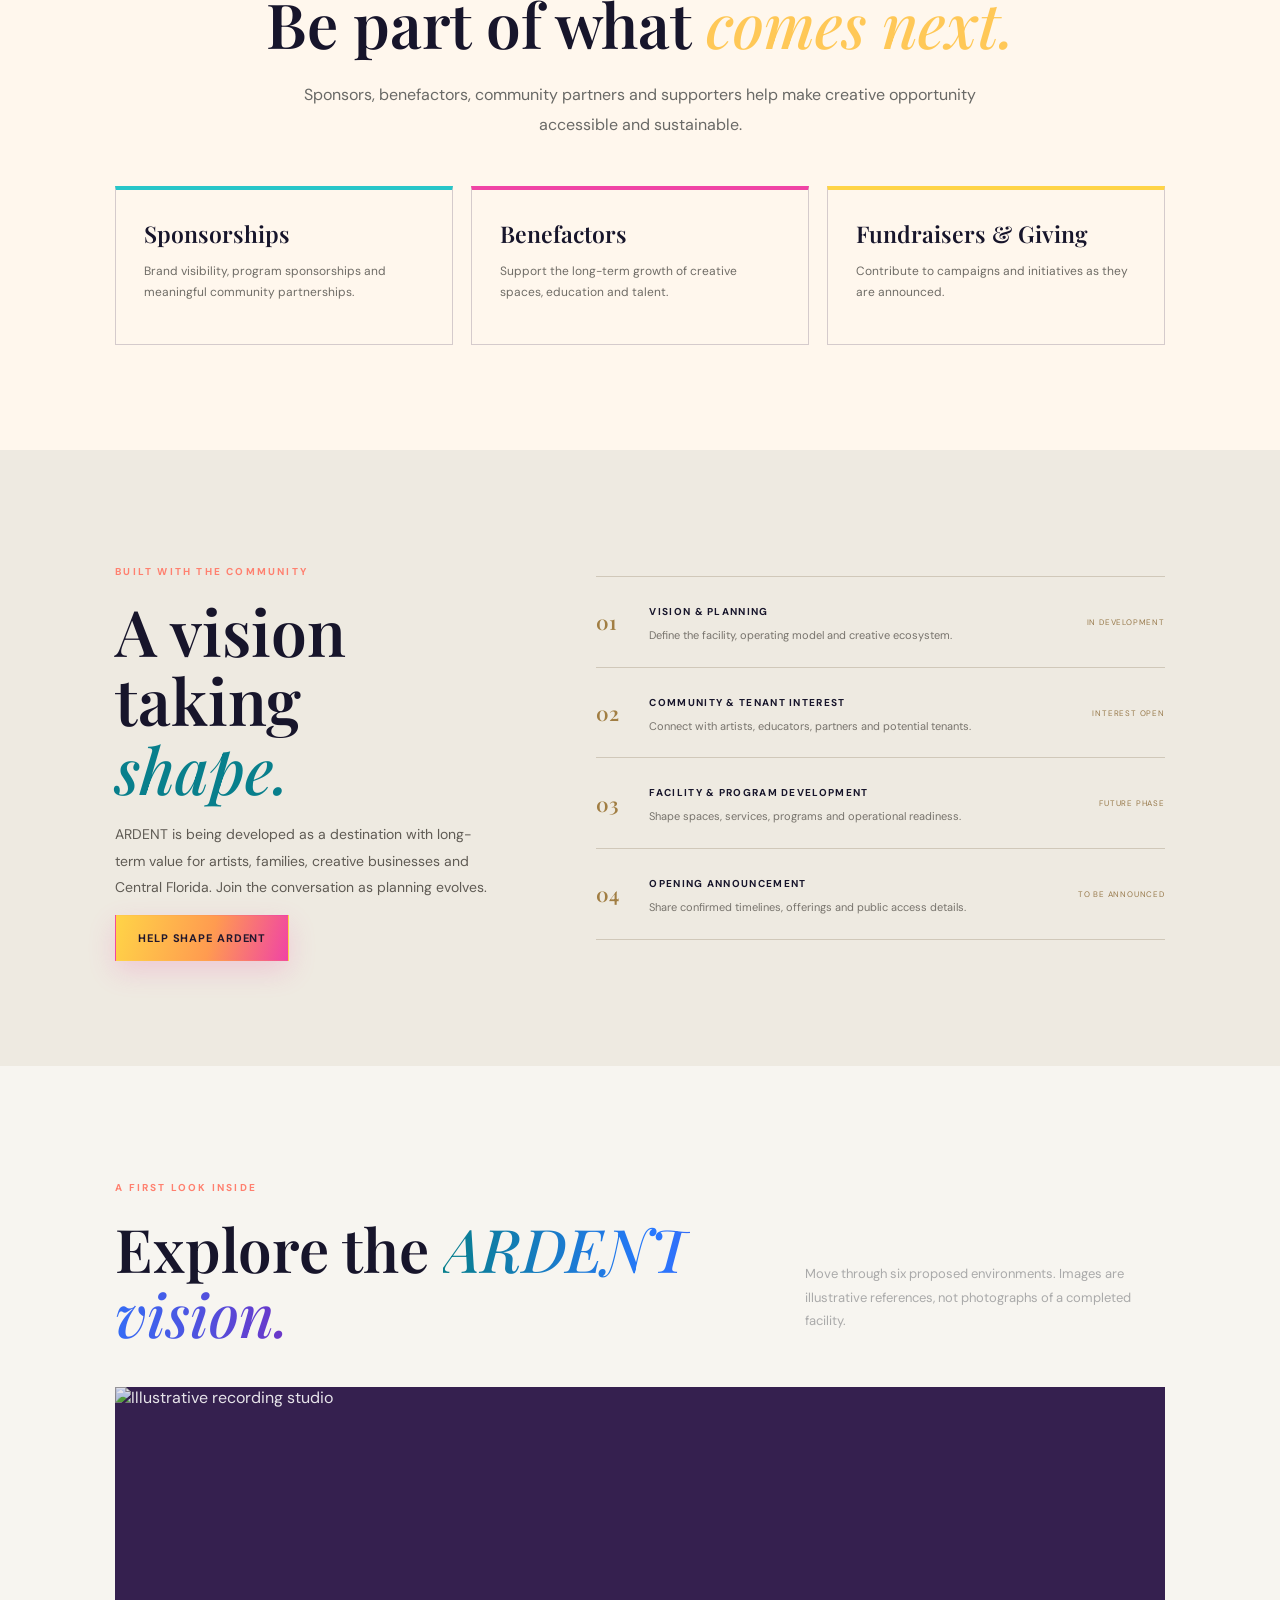
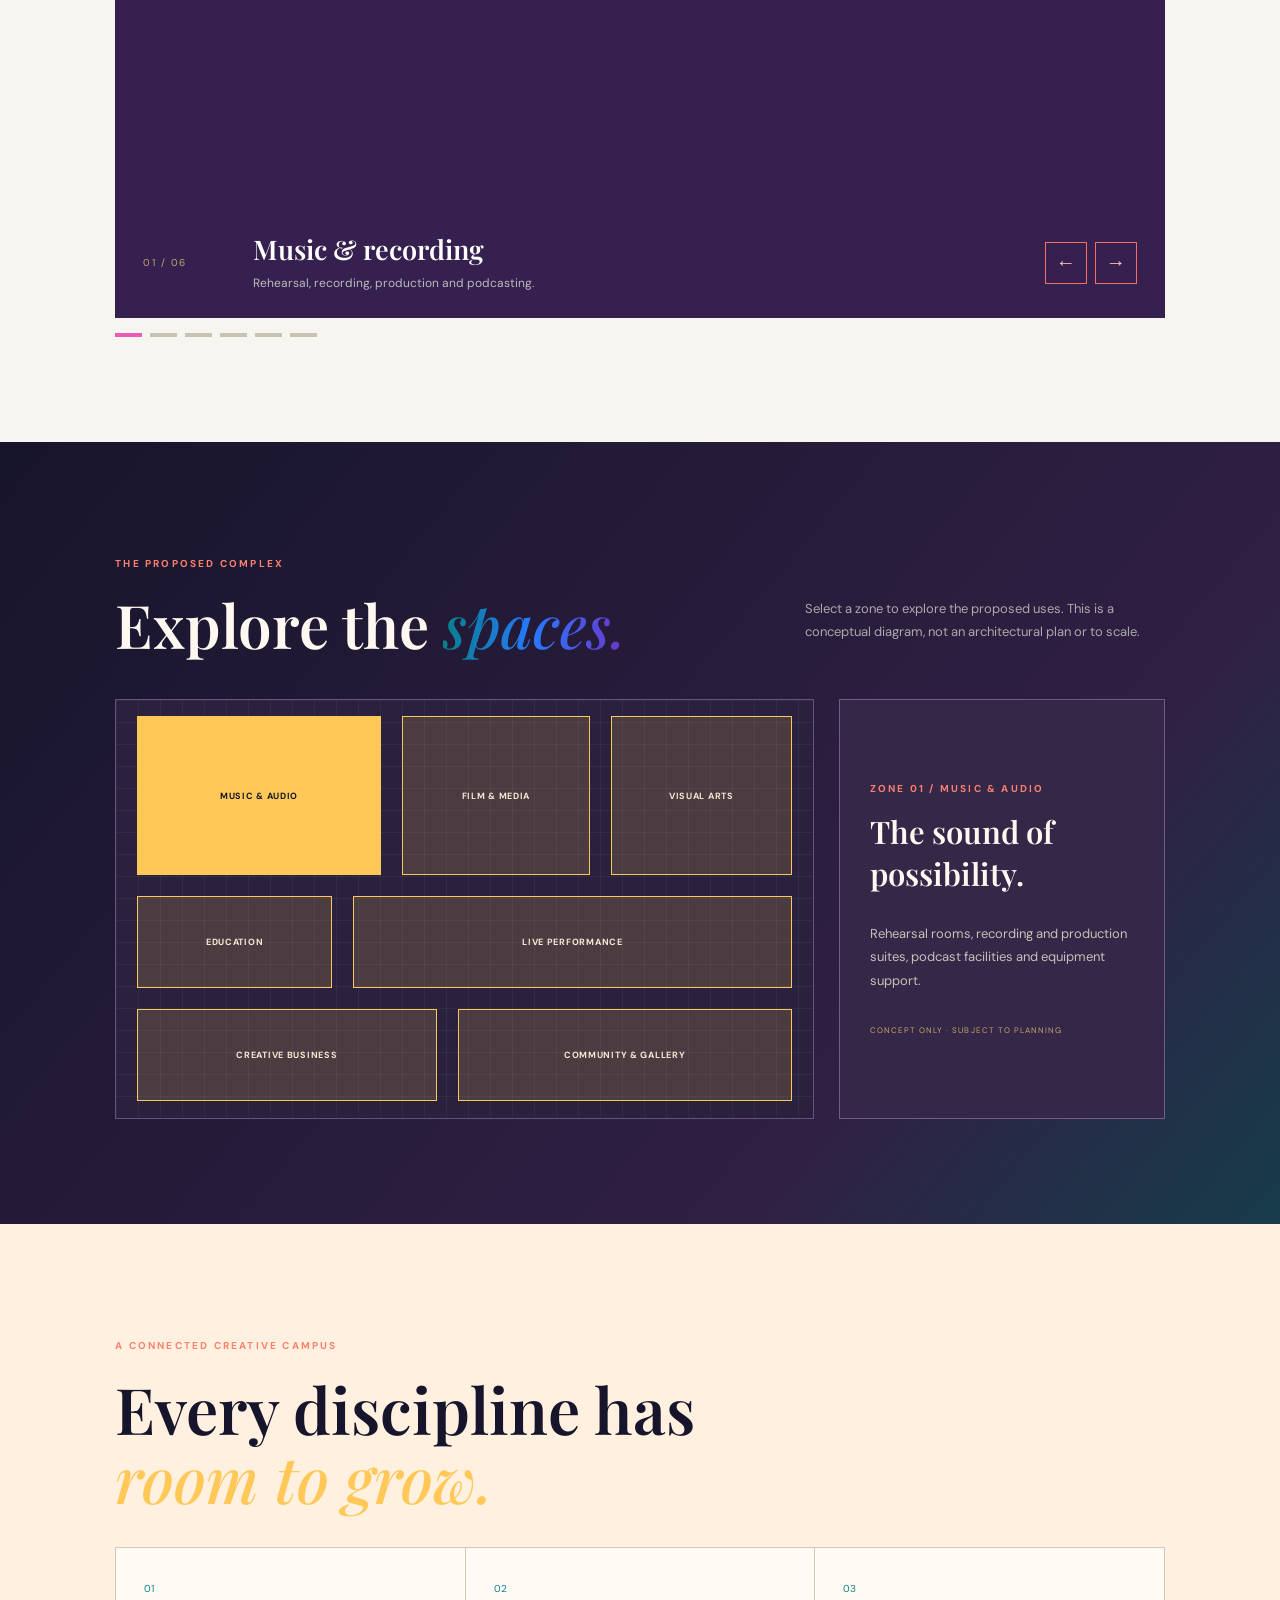
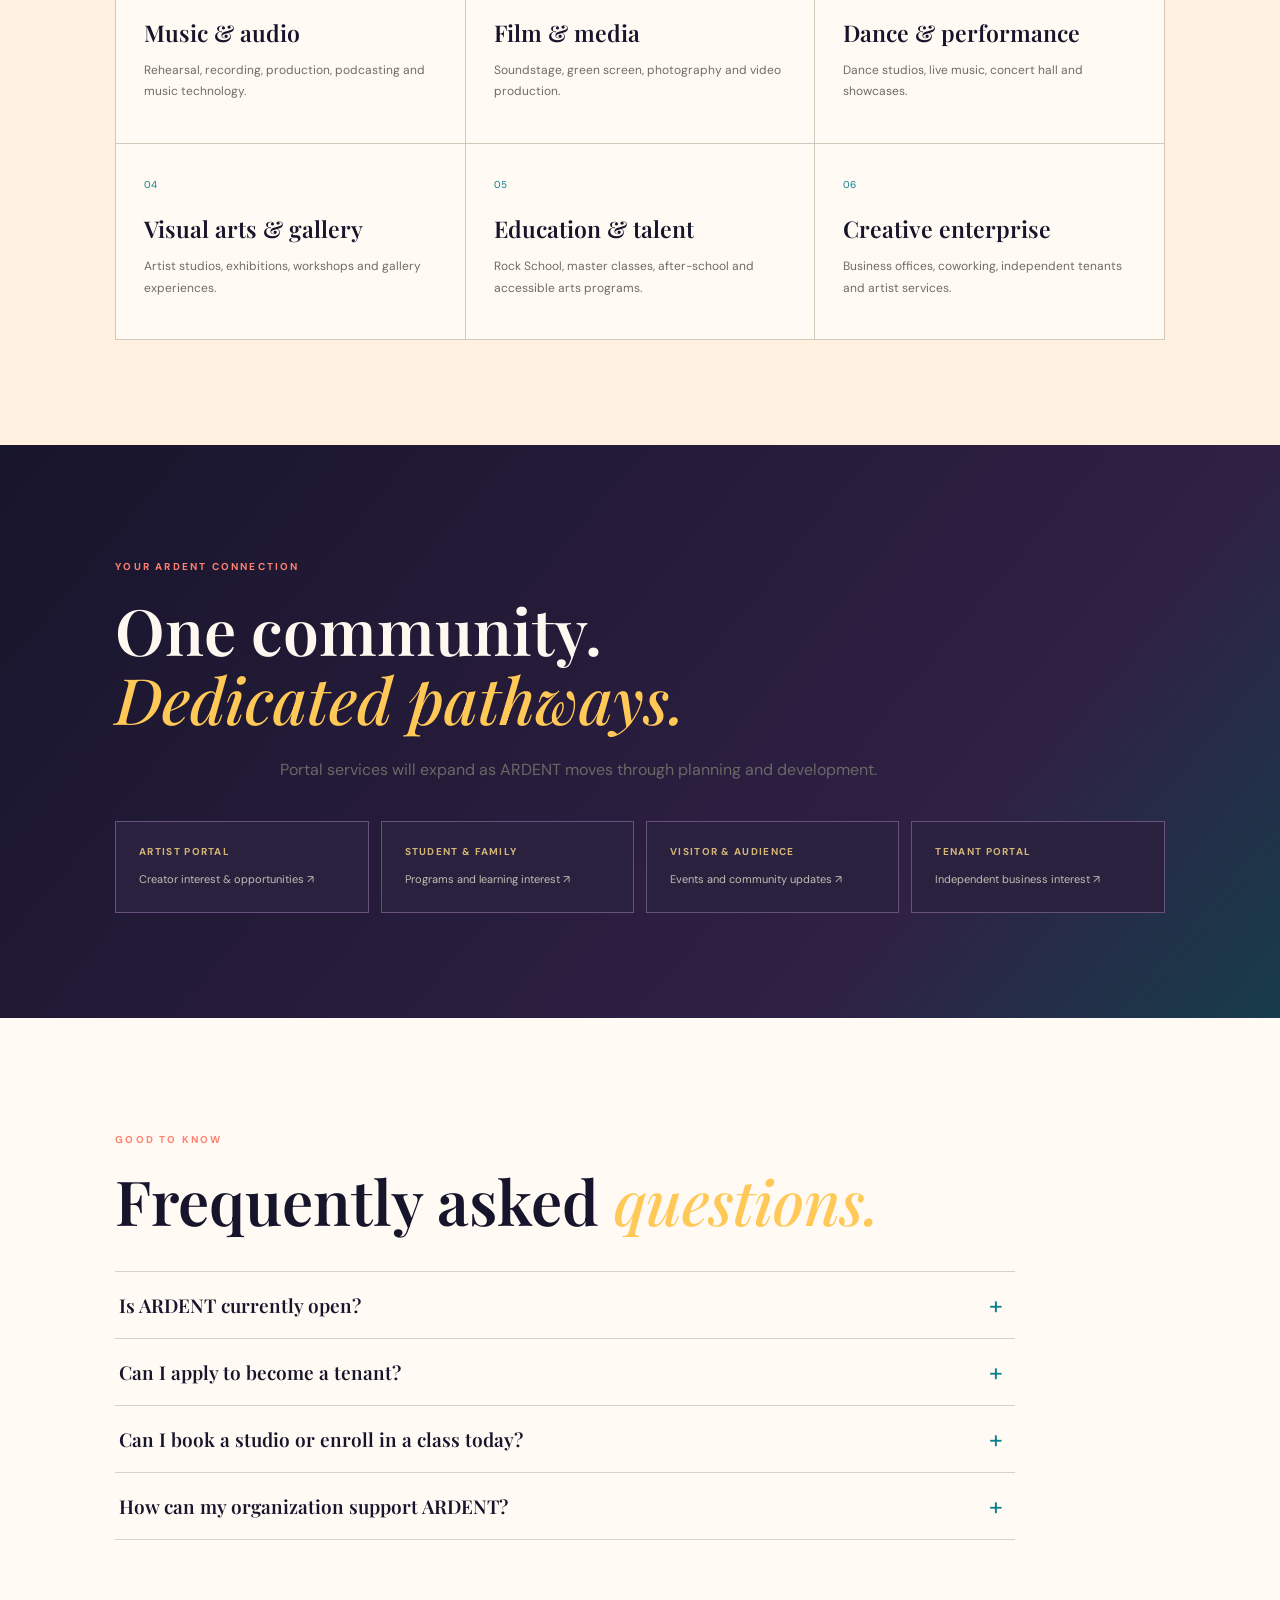
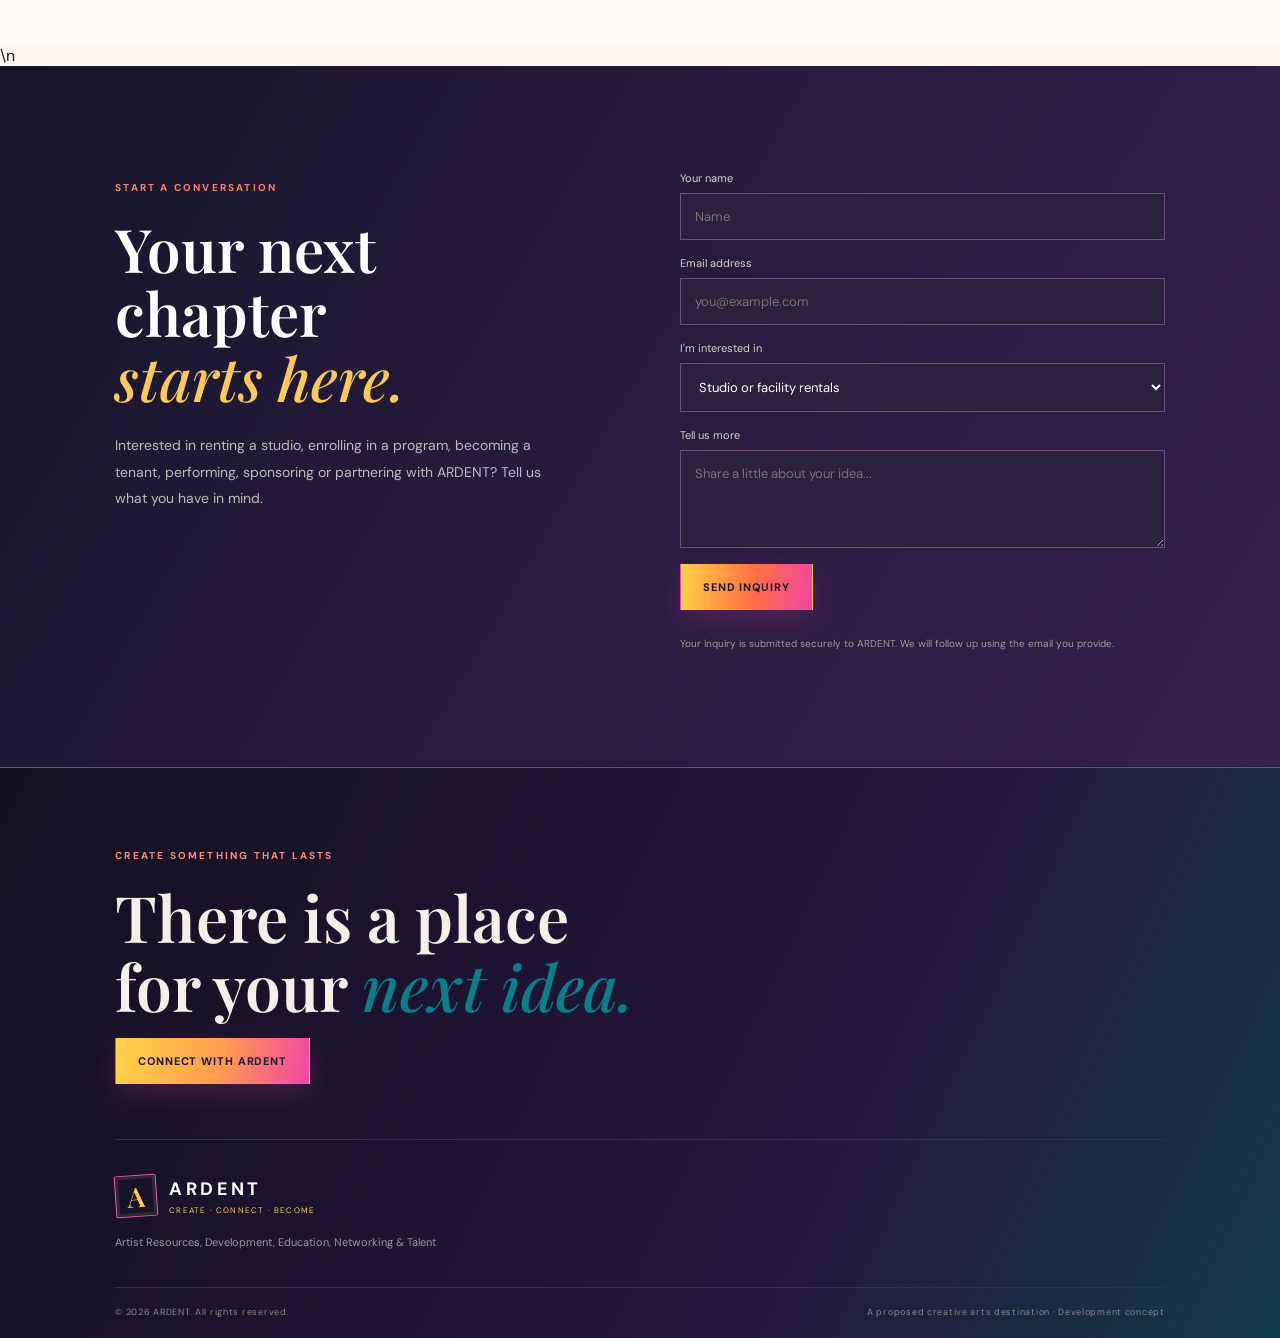
==== commit 4eed00e5: "Add membership and support navigation" ====
--- a/index.html
+++ b/index.html
@@ -11,10 +11,10 @@
 <body>
 <header class="site-header">
   <a class="brand" href="#home" aria-label="ARDENT home"><span class="brand-mark">A</span><span><b>ARDENT</b><small>CREATE · CONNECT · BECOME</small></span></a>
-  <button class="menu-toggle" aria-label="Open menu" aria-expanded="false">☰</button>
-  <nav class="nav">
+  <button class="menu-toggle" type="button" aria-label="Open menu" aria-controls="primary-navigation" aria-expanded="false">☰</button>
+  <nav class="nav" id="primary-navigation">
     <a href="experience.html">Explore campus</a><a href="#spaces">The spaces</a><a href="#programs">Education</a><a href="#events">Experiences</a><a href="#belong">Who it’s for</a><a href="#tour">Virtual tour</a><a href="#plan">Floor plan</a><a href="#support">Partner with us</a><a href="development.html">Development vision</a>
-    <a href="portal.html">Member portal</a><a class="nav-cta" href="#connect">Get involved</a>
+    <a href="pricing.html">Membership & support</a><a href="portal.html">Member portal</a><a class="nav-cta" href="#connect">Get involved</a>
   </nav>
 </header>
 <main>
@@ -78,7 +78,7 @@
 <section class="section department-section" id="departments"><p class="eyebrow">A CONNECTED CREATIVE CAMPUS</p><h2>Every discipline has<br><em>room to grow.</em></h2><div class="department-grid"><article><span>01</span><h3>Music & audio</h3><p>Rehearsal, recording, production, podcasting and music technology.</p></article><article><span>02</span><h3>Film & media</h3><p>Soundstage, green screen, photography and video production.</p></article><article><span>03</span><h3>Dance & performance</h3><p>Dance studios, live music, concert hall and showcases.</p></article><article><span>04</span><h3>Visual arts & gallery</h3><p>Artist studios, exhibitions, workshops and gallery experiences.</p></article><article><span>05</span><h3>Education & talent</h3><p>Rock School, master classes, after-school and accessible arts programs.</p></article><article><span>06</span><h3>Creative enterprise</h3><p>Business offices, coworking, independent tenants and artist services.</p></article></div></section>
 <section class="section portal-paths" id="portals"><p class="eyebrow">YOUR ARDENT CONNECTION</p><h2>One community.<br><em>Dedicated pathways.</em></h2><p class="lead">Portal services will expand as ARDENT moves through planning and development.</p><div class="portal-path-grid"><a href="portal.html"><b>ARTIST PORTAL</b><span>Creator interest & opportunities ↗</span></a><a href="portal.html"><b>STUDENT & FAMILY</b><span>Programs and learning interest ↗</span></a><a href="portal.html"><b>VISITOR & AUDIENCE</b><span>Events and community updates ↗</span></a><a href="portal.html"><b>TENANT PORTAL</b><span>Independent business interest ↗</span></a></div></section>
 <section class="section faq-section"><p class="eyebrow">GOOD TO KNOW</p><h2>Frequently asked <em>questions.</em></h2><div class="faq-list"><details><summary>Is ARDENT currently open?</summary><p>ARDENT is a developing facility concept. The spaces, services and programs shown here communicate the vision and are not represented as currently open or available.</p></details><details><summary>Can I apply to become a tenant?</summary><p>Yes. You can submit an expression of interest through the member portal. Applications are for planning and review; no lease or space is currently being offered through this website.</p></details><details><summary>Can I book a studio or enroll in a class today?</summary><p>You can submit an interest or preliminary request. Availability, schedules, pricing and confirmed bookings will be announced when operations are established.</p></details><details><summary>How can my organization support ARDENT?</summary><p>Use the inquiry form to express interest in sponsorship, partnerships, community programming or other ways to contribute.</p></details></div></section>\n<section class="section connect-section" id="connect"><div><p class="eyebrow">START A CONVERSATION</p><h2>Your next chapter<br><em>starts here.</em></h2><p>Interested in renting a studio, enrolling in a program, becoming a tenant, performing, sponsoring or partnering with ARDENT? Tell us what you have in mind.</p></div>
-<form class="contact-form" id="interestForm"><label>Your name<input required name="name" placeholder="Name"></label><label>Email address<input required type="email" name="email" placeholder="you@example.com"></label><label>I'm interested in<select name="interest"><option>Studio or facility rentals</option><option>Education and programs</option><option>Becoming an independent tenant</option><option>Performing or featuring my work</option><option>Sponsorship or benefactor opportunities</option><option>Events, radio or media</option><option>Other partnership</option></select></label><label>Tell us more<textarea name="message" rows="4" placeholder="Share a little about your idea..."></textarea></label><button class="button gold" type="submit">Send inquiry</button><p class="form-note" id="formNote">Your inquiry is submitted securely to ARDENT. We will follow up using the email you provide.</p></form>
+<form class="contact-form" id="interestForm"><label>Your name<input required name="name" placeholder="Name"></label><label>Email address<input required type="email" name="email" placeholder="you@example.com"></label><label>I'm interested in<select name="interest"><option>Studio or facility rentals</option><option>Education and programs</option><option>Becoming an independent tenant</option><option>Performing or featuring my work</option><option>Sponsorship or benefactor opportunities</option><option>Events, radio or media</option><option>Other partnership</option></select></label><label>Tell us more<textarea name="message" rows="4" placeholder="Share a little about your idea..."></textarea></label><button class="button gold" type="submit">Send inquiry</button><p class="form-note" id="formNote" role="status" aria-live="polite">Your inquiry is submitted securely to ARDENT. We will follow up using the email you provide.</p></form>
 </section>
 </main>
 <footer><div class="footer-cta"><span class="eyebrow">CREATE SOMETHING THAT LASTS</span><h2>There is a place<br>for your <em>next idea.</em></h2><a class="button gold" href="#connect">Connect with ARDENT</a></div><a class="brand footer-brand" href="#home"><span class="brand-mark">A</span><span><b>ARDENT</b><small>CREATE · CONNECT · BECOME</small></span></a><p>Artist Resources, Development, Education, Networking & Talent</p><div class="footer-bottom"><span>© <span id="year"></span> ARDENT. All rights reserved.</span><span>A proposed creative arts destination · Development concept</span></div></footer>
--- a/styles.css
+++ b/styles.css
@@ -97,3 +97,190 @@
 
 /* Destination experience: tour, conceptual floor plan and department pages */
 .immersive-section{background:#f7f5f0}.tour-feature{background:#171a1b;color:#fff}.tour-feature>img{display:block;width:100%;height:420px;object-fit:cover;opacity:.88}.tour-caption{display:grid;grid-template-columns:90px 1fr auto;gap:20px;align-items:center;padding:24px 28px}.tour-caption>span{font-size:10px;color:#c5a66b;letter-spacing:.15em}.tour-caption h3{font:600 27px 'Playfair Display';margin:0 0 6px}.tour-caption p{font-size:12px;color:#bbb;margin:0;line-height:1.7}.tour-controls{display:flex;gap:8px}.tour-controls button{width:42px;height:42px;border:1px solid #b99b61;background:none;color:#e0c58d;font-size:20px;cursor:pointer}.tour-dots{display:flex;gap:8px;margin-top:15px}.tour-dot{width:27px;height:4px;border:0;background:#c9c2b4;cursor:pointer}.tour-dot.active{background:#a17e43}.floorplan-section,.portal-paths{background:#202425;color:#f5f1e9}.floorplan-wrap{display:grid;grid-template-columns:1.5fr .7fr;gap:25px}.floorplan-map{min-height:420px;position:relative;background:#303637;background-image:linear-gradient(#ffffff0b 1px,transparent 1px),linear-gradient(90deg,#ffffff0b 1px,transparent 1px);background-size:22px 22px;border:1px solid #555}.plan-zone{position:absolute;left:var(--x);top:var(--y);width:var(--w);height:var(--h);border:1px solid #c5a66b;background:#c5a66b20;color:#f4ead4;font:700 9px 'DM Sans';letter-spacing:.08em;padding:7px;cursor:pointer}.plan-zone.active,.plan-zone:hover{background:#c5a66b;color:#171a1b}.plan-detail{padding:30px;background:#2a3030;border:1px solid #4a5050;display:flex;flex-direction:column;justify-content:center}.plan-detail h3{font:600 31px 'Playfair Display';margin:15px 0}.plan-detail p{font-size:13px;line-height:1.8;color:#c4c1b9}.plan-detail small{margin-top:20px;font-size:8px;letter-spacing:.13em;color:#c5a66b}.department-section{background:#e9e4da}.department-section h2,.portal-paths h2{font-size:clamp(42px,5vw,64px)}.department-grid{display:grid;grid-template-columns:repeat(3,1fr);gap:1px;background:#d1c9ba;border:1px solid #d1c9ba;margin-top:35px}.department-grid article{background:#f3f0e9;padding:28px;min-height:190px}.department-grid article>span{font-size:10px;color:#a17e43}.department-grid h3{font:600 23px 'Playfair Display';margin:20px 0 8px}.department-grid p{font-size:12px;line-height:1.8;color:#6f6c66}.portal-path-grid{display:grid;grid-template-columns:repeat(4,1fr);gap:12px;margin-top:35px}.portal-path-grid a{padding:23px;border:1px solid #4a4d4b;background:#222728}.portal-path-grid a:hover{border-color:#c5a66b}.portal-path-grid b,.portal-path-grid span{display:block}.portal-path-grid b{font-size:10px;letter-spacing:.13em;color:#d4b777}.portal-path-grid span{font-size:11px;color:#c2beb5;margin-top:12px;line-height:1.7}@media(max-width:800px){.floorplan-wrap{grid-template-columns:1fr}.floorplan-map{min-height:370px}.portal-path-grid{grid-template-columns:repeat(2,1fr)}.department-grid{grid-template-columns:repeat(2,1fr)}.tour-caption{grid-template-columns:1fr auto}.tour-caption>span{grid-column:1/-1}.tour-feature>img{height:290px}}@media(max-width:520px){.department-grid,.portal-path-grid{grid-template-columns:1fr}.floorplan-map{min-height:320px}.plan-zone{font-size:7px;letter-spacing:0}.tour-caption{padding:18px}.tour-caption h3{font-size:22px}}
+
+/* ARDENT ARTISTIC PALETTE — expressive jewel tones, warm paper and gallery-inspired accents */
+:root{--ardent-ink:#191725;--ardent-plum:#30233d;--ardent-teal:#286b68;--ardent-coral:#d97761;--ardent-amber:#e5b85f;--ardent-lilac:#b7a2c9;--ardent-paper:#f5f0e7;--ardent-line:rgba(48,35,61,.18)}
+body{background:var(--ardent-paper);color:var(--ardent-ink)}
+.site-header{background:var(--ardent-ink);border-bottom-color:rgba(183,162,201,.3)}
+.brand-mark{border-color:var(--ardent-amber);color:var(--ardent-amber);box-shadow:inset 0 0 0 3px rgba(229,184,95,.13)}
+.brand small,.nav-cta,.portal-link{color:var(--ardent-amber)}
+.nav a:hover,.nav a:not(.nav-cta):hover{color:#e8a08b}.nav-cta{border-color:var(--ardent-amber)}.nav-cta:hover{background:var(--ardent-amber);color:var(--ardent-ink)}
+.hero-shade{background:linear-gradient(100deg,rgba(25,23,37,.94),rgba(48,35,61,.70) 52%,rgba(40,107,104,.22))}
+.eyebrow,.dev-kicker,.x-hero .eyebrow{color:var(--ardent-coral)}
+.hero h1 em,h2 em,.dev-hero h1 em,.x-hero h1 em{color:var(--ardent-amber)}
+.gold{background:var(--ardent-amber);color:var(--ardent-ink)}.gold:hover{background:#f0cc7c}.outline{border-color:var(--ardent-lilac)}
+.hero-status .status-dot{background:var(--ardent-coral);box-shadow:0 0 0 5px rgba(217,119,97,.18)}
+.experience-band{background:linear-gradient(125deg,#e7d9c9 0%,#d7d2df 52%,#c9dfd9 100%)}
+.experience-band h2 em,.roadmap-section h2 em,.footer-cta h2 em{color:var(--ardent-teal)}
+.experience-stats div{background:rgba(255,255,255,.58);border-color:rgba(48,35,61,.16)}
+.dark-section,.pathways-section,.floorplan-section,.portal-paths{background:var(--ardent-ink);color:#f8f3ed}
+.space-explorer,.tour-feature{background:var(--ardent-plum);border-color:rgba(183,162,201,.35)}
+.explorer-tab.active{background:var(--ardent-teal);color:#fff}
+.space-card{border-color:rgba(229,184,95,.42)}.space-card span,.coming,.text-link{color:var(--ardent-amber)}
+.programs,.department-section{background:#eee7dc}.program-list{background:#d6c8c0;border-color:#d6c8c0}
+.program-list>div,.department-grid article{background:#faf6ef}.program-list span,.department-grid article>span{color:var(--ardent-teal)}
+.feature,.radio-section{background:var(--ardent-plum)}
+.radio-art{border-color:var(--ardent-coral);background:radial-gradient(circle,#4d3a55,#211b2b 72%);color:var(--ardent-amber)}
+.vision-section{background:linear-gradient(120deg,#e8e0d7,#d8e2dc)}.vision-columns article{background:#faf6ef;border-left-color:var(--ardent-coral)}
+.support-grid>div{border-color:var(--ardent-line)}
+.pathway-card{background:#282438;border-color:#55465f}.pathway-card:hover,.pathway-card:focus-visible{border-color:var(--ardent-coral);background:#352b43}
+.pathway-number,.pathway-icon,.pathway-card>b{color:var(--ardent-amber)}
+.tour-caption{background:var(--ardent-plum)}.tour-controls button{border-color:var(--ardent-coral);color:#f0c5a9}.tour-dot.active{background:var(--ardent-coral)}
+.floorplan-map{background-color:#292637;border-color:#685b70}.plan-zone{border-color:var(--ardent-amber);background:rgba(229,184,95,.14)}
+.plan-zone.active,.plan-zone:hover{background:var(--ardent-amber);color:var(--ardent-ink)}.plan-detail{background:#30283b;border-color:#5d5066}
+.portal-path-grid a{background:#282438;border-color:#55465f}.portal-path-grid a:hover{border-color:var(--ardent-coral)}
+.connect-section{background:var(--ardent-ink)}.contact-form input,.contact-form select,.contact-form textarea{background:#292637;border-color:#62566b}
+.contact-form input:focus,.contact-form select:focus,.contact-form textarea:focus{outline-color:var(--ardent-coral)}
+footer{background:#12111c;border-top-color:var(--ardent-teal)}
+.dev-hero{background-image:linear-gradient(100deg,rgba(25,23,37,.94),rgba(48,35,61,.68)),url('https://images.unsplash.com/photo-1501386761578-eac5c94b800a?auto=format&fit=crop&w=2000&q=90')}
+.dev-section.dark{background:var(--ardent-ink)}.dev-grid{background:#d8cfc6;border-color:#d8cfc6}.dev-grid article{background:#faf6ef}
+.dev-grid article span,.phase span{color:var(--ardent-teal)}.model-card{background:#292438;border-color:#5c5067}
+.dev-cta{background:linear-gradient(110deg,#e5b85f,#e8a08b);color:var(--ardent-ink)}
+.x-hero{background-color:var(--ardent-ink)}.x-zone:hover{border-color:var(--ardent-coral)}.x-zone span,.x-zone small{color:var(--ardent-amber)}
+.x-section{background:var(--ardent-ink)}.x-section.light{background:#f0e9df;color:var(--ardent-ink)}
+.x-path{background:#292438;border-color:#55465f}.x-path b{color:var(--ardent-amber)}
+.x-visit{background:linear-gradient(115deg,#e5b85f,#d97761);color:var(--ardent-ink)}
+.faq-section{background:#f8f4ed}.faq-list summary:after{color:var(--ardent-teal)}
+@media(max-width:700px){.nav{background:var(--ardent-ink)}}
+
+
+/* ARDENT CREATIVE COLOR STORY — vivid, contemporary arts-district palette */
+:root{
+  --ardent-ink:#17152b;
+  --ardent-plum:#35204f;
+  --ardent-teal:#087f8c;
+  --ardent-coral:#ff6b5e;
+  --ardent-amber:#ffc857;
+  --ardent-lilac:#c5a3ff;
+  --ardent-paper:#fff7ed;
+  --ardent-line:rgba(53,32,79,.2);
+  --ardent-blue:#4263eb;
+  --ardent-pink:#ed5ab3;
+  --ardent-lime:#b8d94b;
+}
+body{background:var(--ardent-paper);color:var(--ardent-ink)}
+.site-header{background:linear-gradient(100deg,#17152b 0%,#35204f 65%,#174d61 100%)}
+.brand-mark{border-color:var(--ardent-pink);color:var(--ardent-amber)}
+.brand small,.nav-cta,.portal-link{color:var(--ardent-amber)}
+.nav a:hover,.nav a:not(.nav-cta):hover{color:#ff9bd8}
+.hero-shade{background:linear-gradient(105deg,rgba(23,21,43,.96),rgba(53,32,79,.78) 48%,rgba(8,127,140,.35))}
+.eyebrow,.dev-kicker,.x-hero .eyebrow{color:#ff8a75}
+.hero h1 em,h2 em,.dev-hero h1 em,.x-hero h1 em{color:#ffc857}
+.gold{background:linear-gradient(110deg,#ffc857,#ff8a75);color:#21172d}
+.outline{border-color:#c5a3ff}
+.experience-band{background:linear-gradient(120deg,#ffe0c2 0%,#e8d8ff 48%,#c7f0e7 100%)}
+.experience-band h2 em,.roadmap-section h2 em,.footer-cta h2 em{color:#087f8c}
+.dark-section,.pathways-section,.floorplan-section,.portal-paths{background:linear-gradient(130deg,#17152b,#302044 72%,#173c4b);color:#fff8f0}
+.space-explorer,.tour-feature{background:#35204f;border-color:rgba(197,163,255,.45)}
+.explorer-tab.active{background:#087f8c;color:white}
+.space-card{border-color:rgba(255,200,87,.58)}
+.space-card span,.coming,.text-link{color:#ffc857}
+.programs,.department-section{background:#fff0df}
+.program-list{background:#dfc8d7;border-color:#dfc8d7}
+.program-list>div,.department-grid article{background:#fffaf3}
+.program-list span,.department-grid article>span{color:#087f8c}
+.feature,.radio-section{background:linear-gradient(120deg,#35204f,#1d5260)}
+.radio-art{border-color:#ff6b5e;background:radial-gradient(circle,#61406f,#21172f 72%);color:#ffc857}
+.vision-section{background:linear-gradient(120deg,#f8dfd7,#e4d8f6 55%,#d3eee5)}
+.vision-columns article{background:#fffaf3;border-left-color:#ed5ab3}
+.pathway-card{background:#29213e;border-color:#68527d}
+.pathway-card:hover,.pathway-card:focus-visible{border-color:#ff6b5e;background:#3a2b50}
+.pathway-number,.pathway-icon,.pathway-card>b{color:#ffc857}
+.tour-caption{background:#35204f}
+.tour-controls button{border-color:#ff6b5e;color:#ffc3b9}
+.tour-dot.active{background:#ed5ab3}
+.floorplan-map{background-color:#29213e;border-color:#68527d}
+.plan-zone{border-color:#ffc857;background:rgba(255,200,87,.16)}
+.plan-zone.active,.plan-zone:hover{background:#ffc857;color:#17152b}
+.plan-detail{background:#352747;border-color:#725c85}
+.portal-path-grid a{background:#29213e;border-color:#68527d}
+.portal-path-grid a:hover{border-color:#ff6b5e}
+.connect-section{background:linear-gradient(120deg,#17152b,#35204f)}
+.contact-form input,.contact-form select,.contact-form textarea{background:#29213e;border-color:#68527d}
+.contact-form input:focus,.contact-form select:focus,.contact-form textarea:focus{outline-color:#ed5ab3}
+footer{background:#12101f;border-top-color:#087f8c}
+.dev-hero{background-image:linear-gradient(105deg,rgba(23,21,43,.95),rgba(53,32,79,.72)),url('https://images.unsplash.com/photo-1501386761578-eac5c94b800a?auto=format&fit=crop&w=2000&q=90')}
+.dev-section.dark{background:#17152b}
+.dev-grid{background:#dfc8d7;border-color:#dfc8d7}
+.dev-grid article{background:#fffaf3}
+.dev-grid article span,.phase span{color:#087f8c}
+.model-card{background:#29213e;border-color:#68527d}
+.dev-cta,.x-visit{background:linear-gradient(110deg,#ffc857,#ff8a75 52%,#ed5ab3);color:#21172d}
+.x-hero{background-color:#17152b}
+.x-zone:hover{border-color:#ff6b5e}
+.x-zone span,.x-zone small{color:#ffc857}
+.x-section{background:#17152b}
+.x-section.light{background:#fff0df;color:#17152b}
+.x-path{background:#29213e;border-color:#68527d}
+.x-path b{color:#ffc857}
+.faq-section{background:#fffaf3}
+.faq-list summary:after{color:#087f8c}
+@media(max-width:700px){.nav{background:#21172f}}
+
+
+/* ARDENT ART-DISTRICT SIGNATURE — bolder color, expressive gradients and gallery energy */
+:root{
+ --ardent-violet:#6d35c7;--ardent-electric:#2878ff;--ardent-hotpink:#f044a5;
+ --ardent-tangerine:#ff7043;--ardent-cyan:#27c6c9;--ardent-sun:#ffd447;
+}
+.hero{background-color:#17152b}
+.hero-shade{background:
+ radial-gradient(ellipse at 78% 22%,rgba(240,68,165,.34),transparent 34%),
+ radial-gradient(ellipse at 70% 85%,rgba(39,198,201,.28),transparent 36%),
+ linear-gradient(105deg,rgba(23,21,43,.97),rgba(53,32,79,.76) 50%,rgba(40,120,255,.22))}
+.hero h1 em{background:linear-gradient(90deg,#ffd447,#ff7043 48%,#f044a5);-webkit-background-clip:text;background-clip:text;color:transparent}
+.hero .eyebrow,.section .eyebrow{color:#ff806f}
+.button.gold{background:linear-gradient(105deg,#ffd447,#ff9b50 55%,#f044a5);box-shadow:0 10px 28px rgba(240,68,165,.2)}
+.button.gold:hover{filter:saturate(1.2) brightness(1.08)}
+.section-head h2 em,.intro h2 em{background:linear-gradient(90deg,#087f8c,#2878ff,#6d35c7);-webkit-background-clip:text;background-clip:text;color:transparent}
+.intro{position:relative}
+.stat-row{border-image:linear-gradient(90deg,#27c6c9,#6d35c7,#f044a5,#ffd447) 1}
+.stat-row strong{color:#6d35c7}
+.dark-section{background:
+ radial-gradient(ellipse at 10% 0%,rgba(109,53,199,.28),transparent 35%),
+ radial-gradient(ellipse at 95% 80%,rgba(39,198,201,.16),transparent 35%),#17152b}
+.space-card{isolation:isolate}
+.space-card:after{content:"";position:absolute;z-index:-1;inset:0;opacity:.24;background:linear-gradient(135deg,#6d35c7,transparent 45%,#f044a5);mix-blend-mode:screen;pointer-events:none}
+.space-card:nth-child(3n+1){border-bottom:4px solid #27c6c9}
+.space-card:nth-child(3n+2){border-bottom:4px solid #f044a5}
+.space-card:nth-child(3n){border-bottom:4px solid #ffd447}
+.program-list>div:nth-child(3n+1){border-top:4px solid #27c6c9}
+.program-list>div:nth-child(3n+2){border-top:4px solid #f044a5}
+.program-list>div:nth-child(3n){border-top:4px solid #6d35c7}
+.program-list span{color:#6d35c7}
+.feature{background:linear-gradient(125deg,#24163d 0%,#4a2469 50%,#075c68 100%)}
+.radio-section{background:linear-gradient(115deg,#17152b,#43205e 52%,#075c68)}
+.radio-art{box-shadow:0 0 0 8px rgba(240,68,165,.08),0 18px 55px rgba(0,0,0,.25)}
+.support-grid>div:nth-child(3n+1){border-top:4px solid #27c6c9}
+.support-grid>div:nth-child(3n+2){border-top:4px solid #f044a5}
+.support-grid>div:nth-child(3n){border-top:4px solid #ffd447}
+.experience-band{background:
+ radial-gradient(circle at 8% 20%,rgba(255,112,67,.23),transparent 28%),
+ radial-gradient(circle at 85% 75%,rgba(39,198,201,.28),transparent 30%),
+ linear-gradient(115deg,#ffe7d6,#eadcff 52%,#d5f3ec)}
+.experience-stats div:nth-child(4n+1){border-top:4px solid #f044a5}
+.experience-stats div:nth-child(4n+2){border-top:4px solid #2878ff}
+.experience-stats div:nth-child(4n+3){border-top:4px solid #27c6c9}
+.experience-stats div:nth-child(4n){border-top:4px solid #ff7043}
+.pathways-section{background:radial-gradient(ellipse at 90% 0%,rgba(109,53,199,.34),transparent 38%),#17152b}
+.pathway-card:nth-child(4n+1){border-top:4px solid #27c6c9}
+.pathway-card:nth-child(4n+2){border-top:4px solid #f044a5}
+.pathway-card:nth-child(4n+3){border-top:4px solid #ffd447}
+.pathway-card:nth-child(4n){border-top:4px solid #2878ff}
+.pathway-icon{font-size:44px;text-shadow:0 0 24px rgba(255,212,71,.18)}
+.dev-hero{background-image:linear-gradient(105deg,rgba(23,21,43,.94),rgba(109,53,199,.56) 58%,rgba(8,127,140,.36)),url('https://images.unsplash.com/photo-1501386761578-eac5c94b800a?auto=format&fit=crop&w=2000&q=90')}
+.dev-grid article:nth-child(3n+1){border-top:4px solid #27c6c9}
+.dev-grid article:nth-child(3n+2){border-top:4px solid #f044a5}
+.dev-grid article:nth-child(3n){border-top:4px solid #ffd447}
+.dev-cta,.x-visit{background:linear-gradient(105deg,#ffd447 0%,#ff7043 48%,#f044a5 100%);box-shadow:0 12px 30px rgba(240,68,165,.16)}
+.x-hero{background-image:radial-gradient(ellipse at 82% 15%,rgba(240,68,165,.3),transparent 35%),linear-gradient(120deg,#17152b,#35204f 60%,#075c68)}
+.x-path:nth-child(4n+1){border-top:4px solid #27c6c9}
+.x-path:nth-child(4n+2){border-top:4px solid #f044a5}
+.x-path:nth-child(4n+3){border-top:4px solid #ffd447}
+.x-path:nth-child(4n){border-top:4px solid #2878ff}
+.contact-form .button{background:linear-gradient(100deg,#ffd447,#ff7043 55%,#f044a5);color:#21172d}
+footer{background:linear-gradient(115deg,#12101f,#24163d 65%,#103b48)}
+@media(max-width:700px){
+ .hero-shade{background:linear-gradient(105deg,rgba(23,21,43,.94),rgba(53,32,79,.76) 65%,rgba(8,127,140,.3))}
+ .experience-band{background:linear-gradient(145deg,#ffe0d2,#e6d8ff 58%,#d2f2e8)}
+}
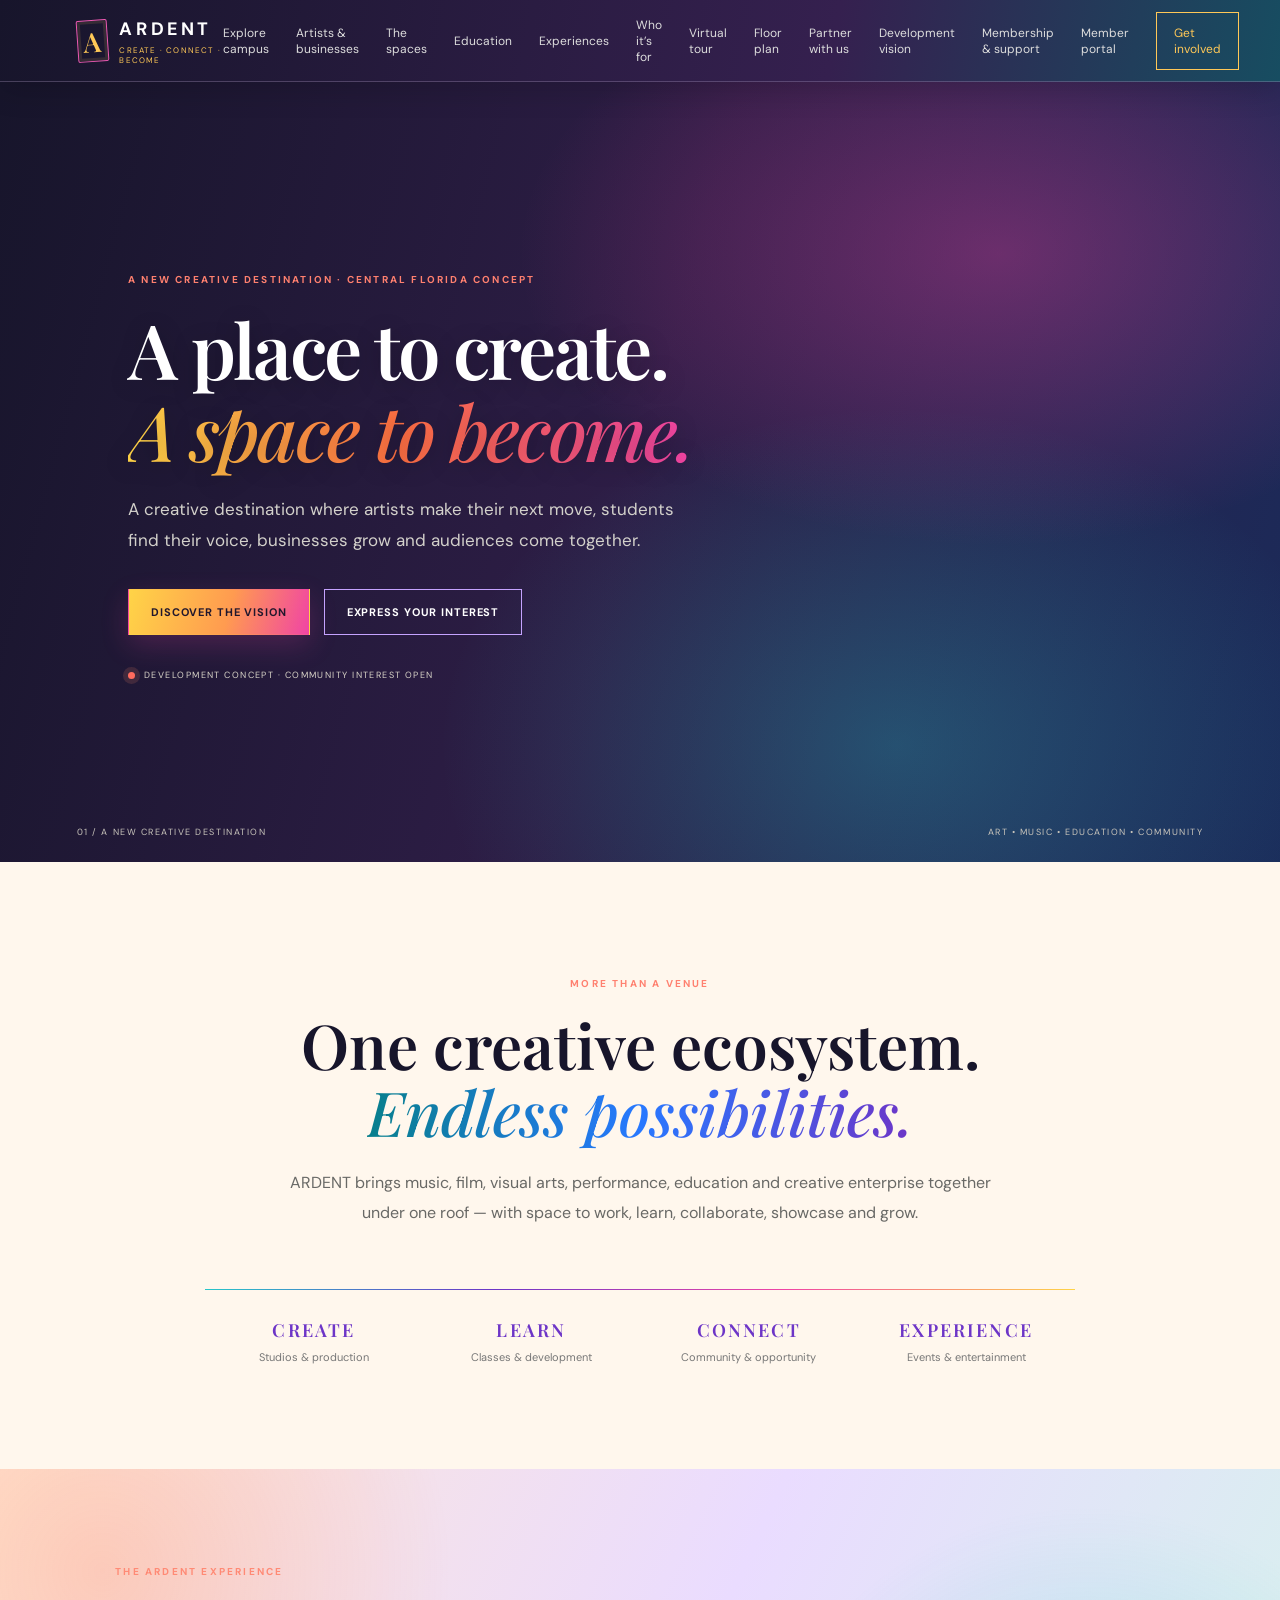
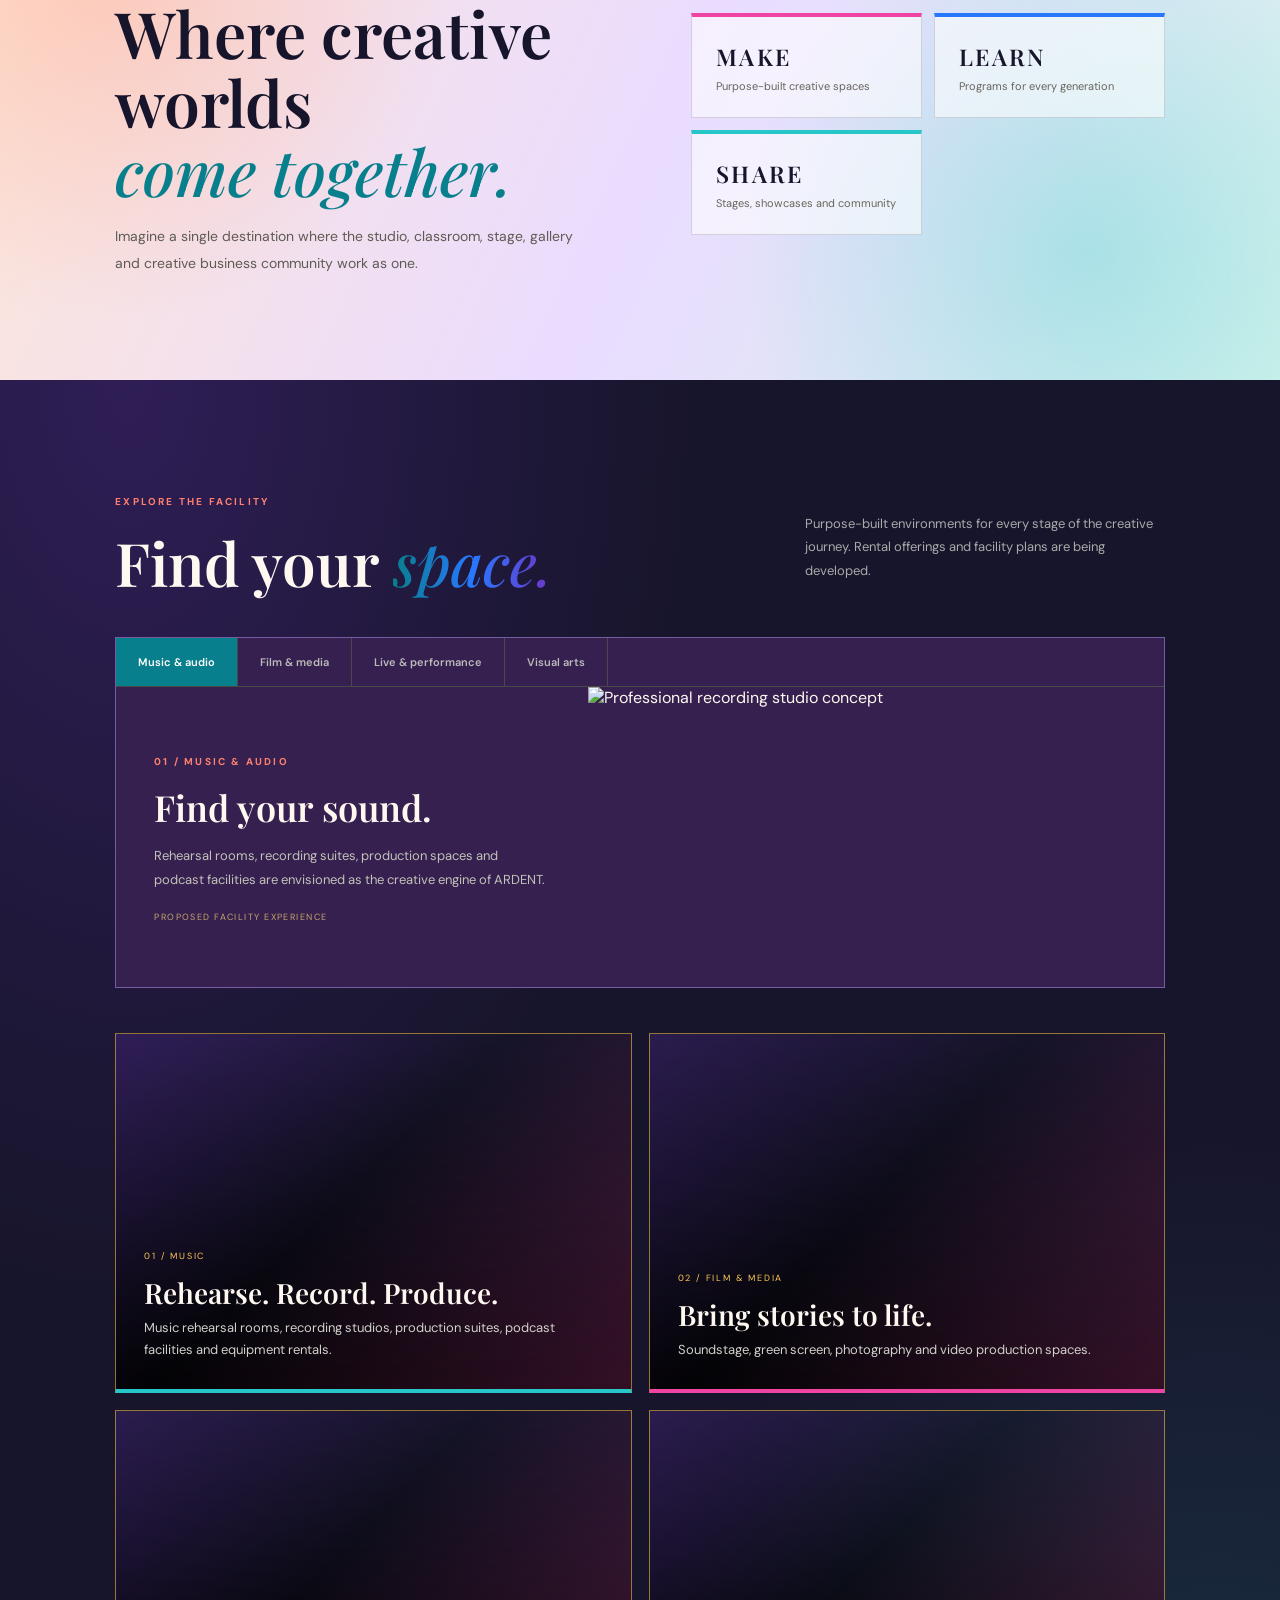
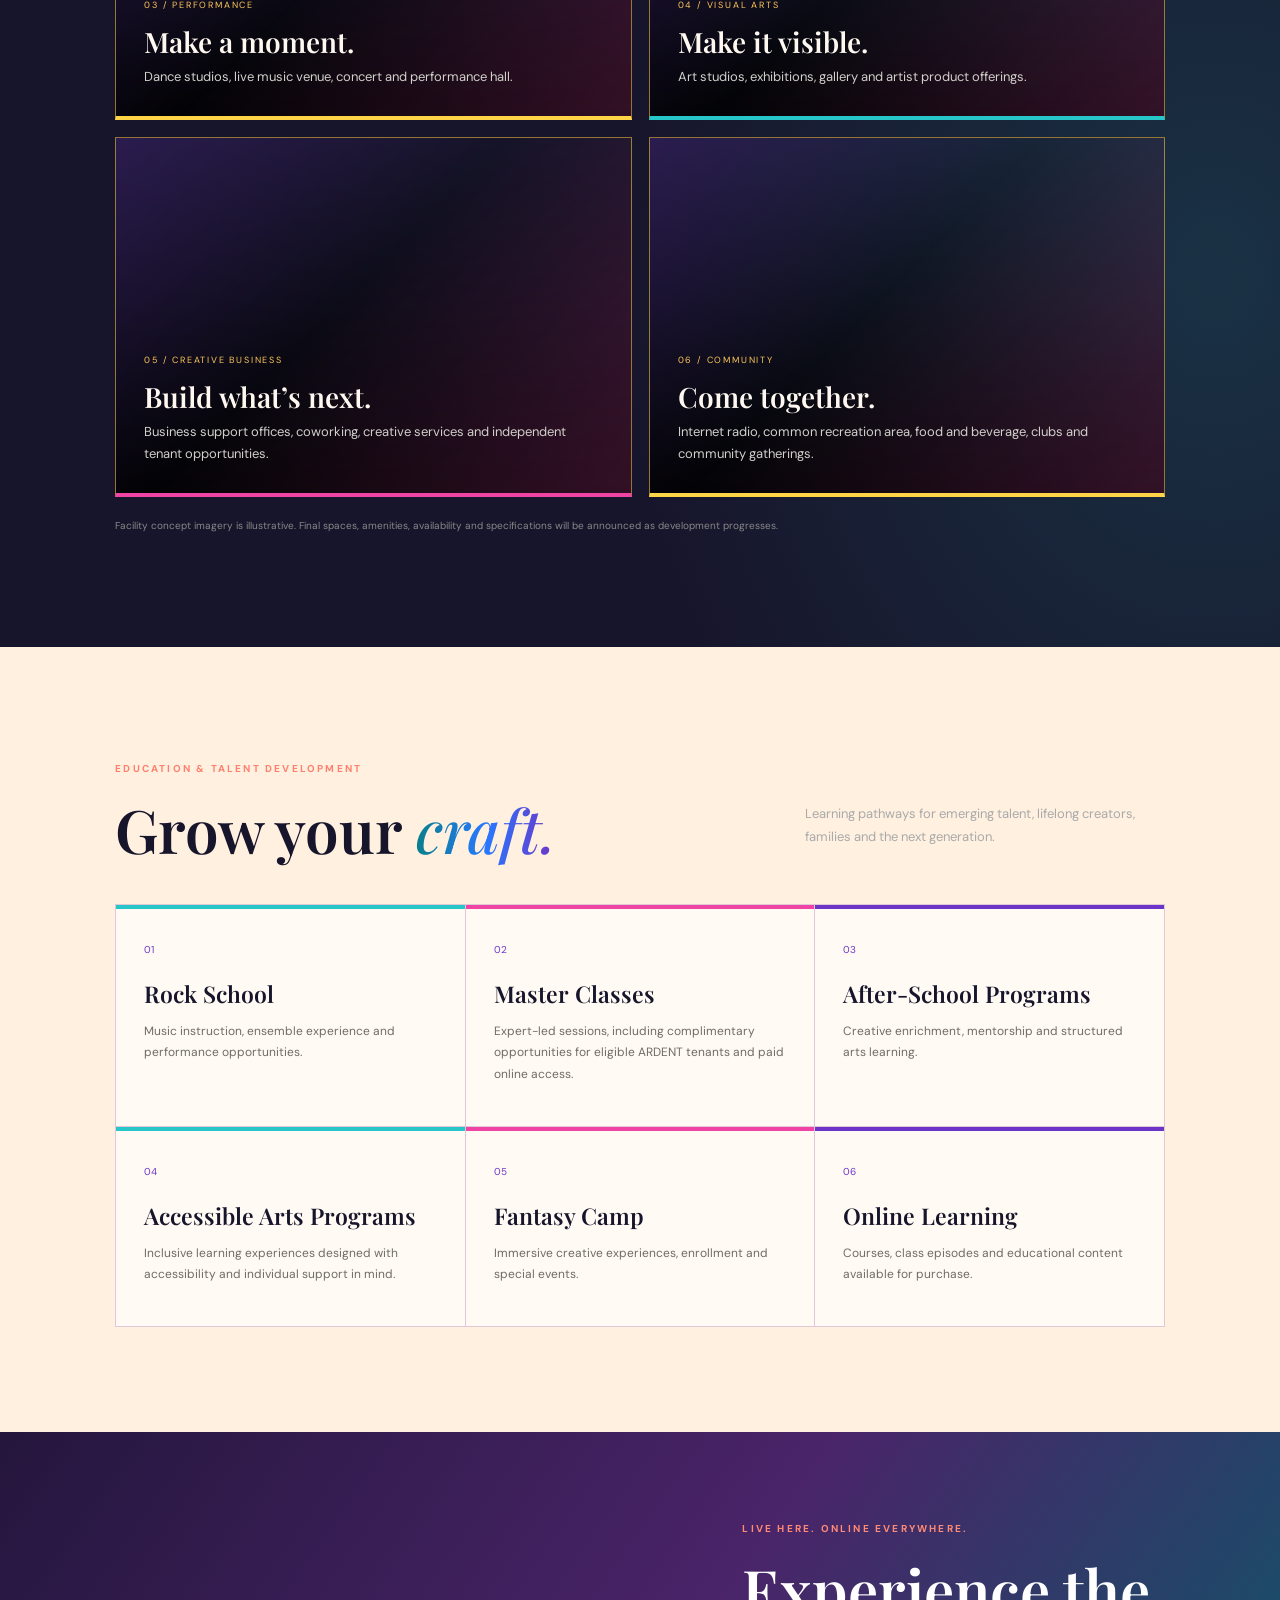
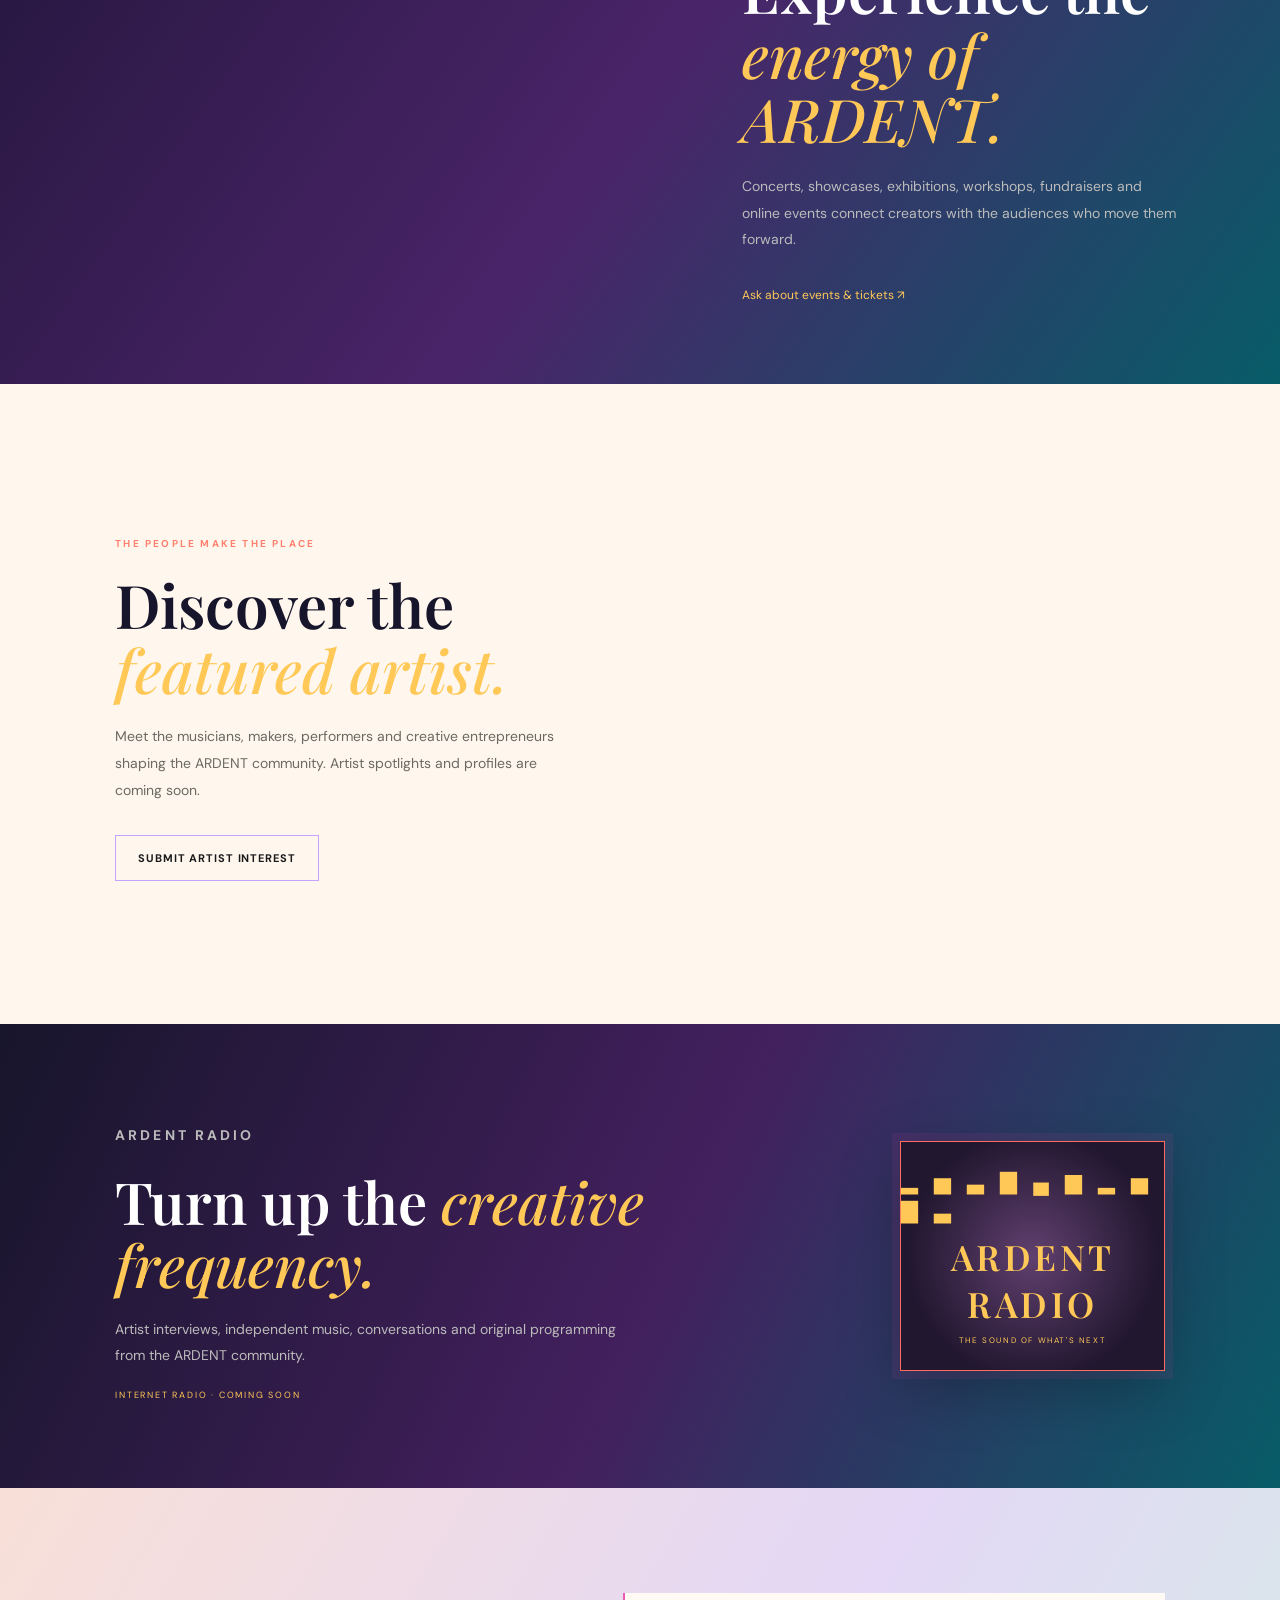
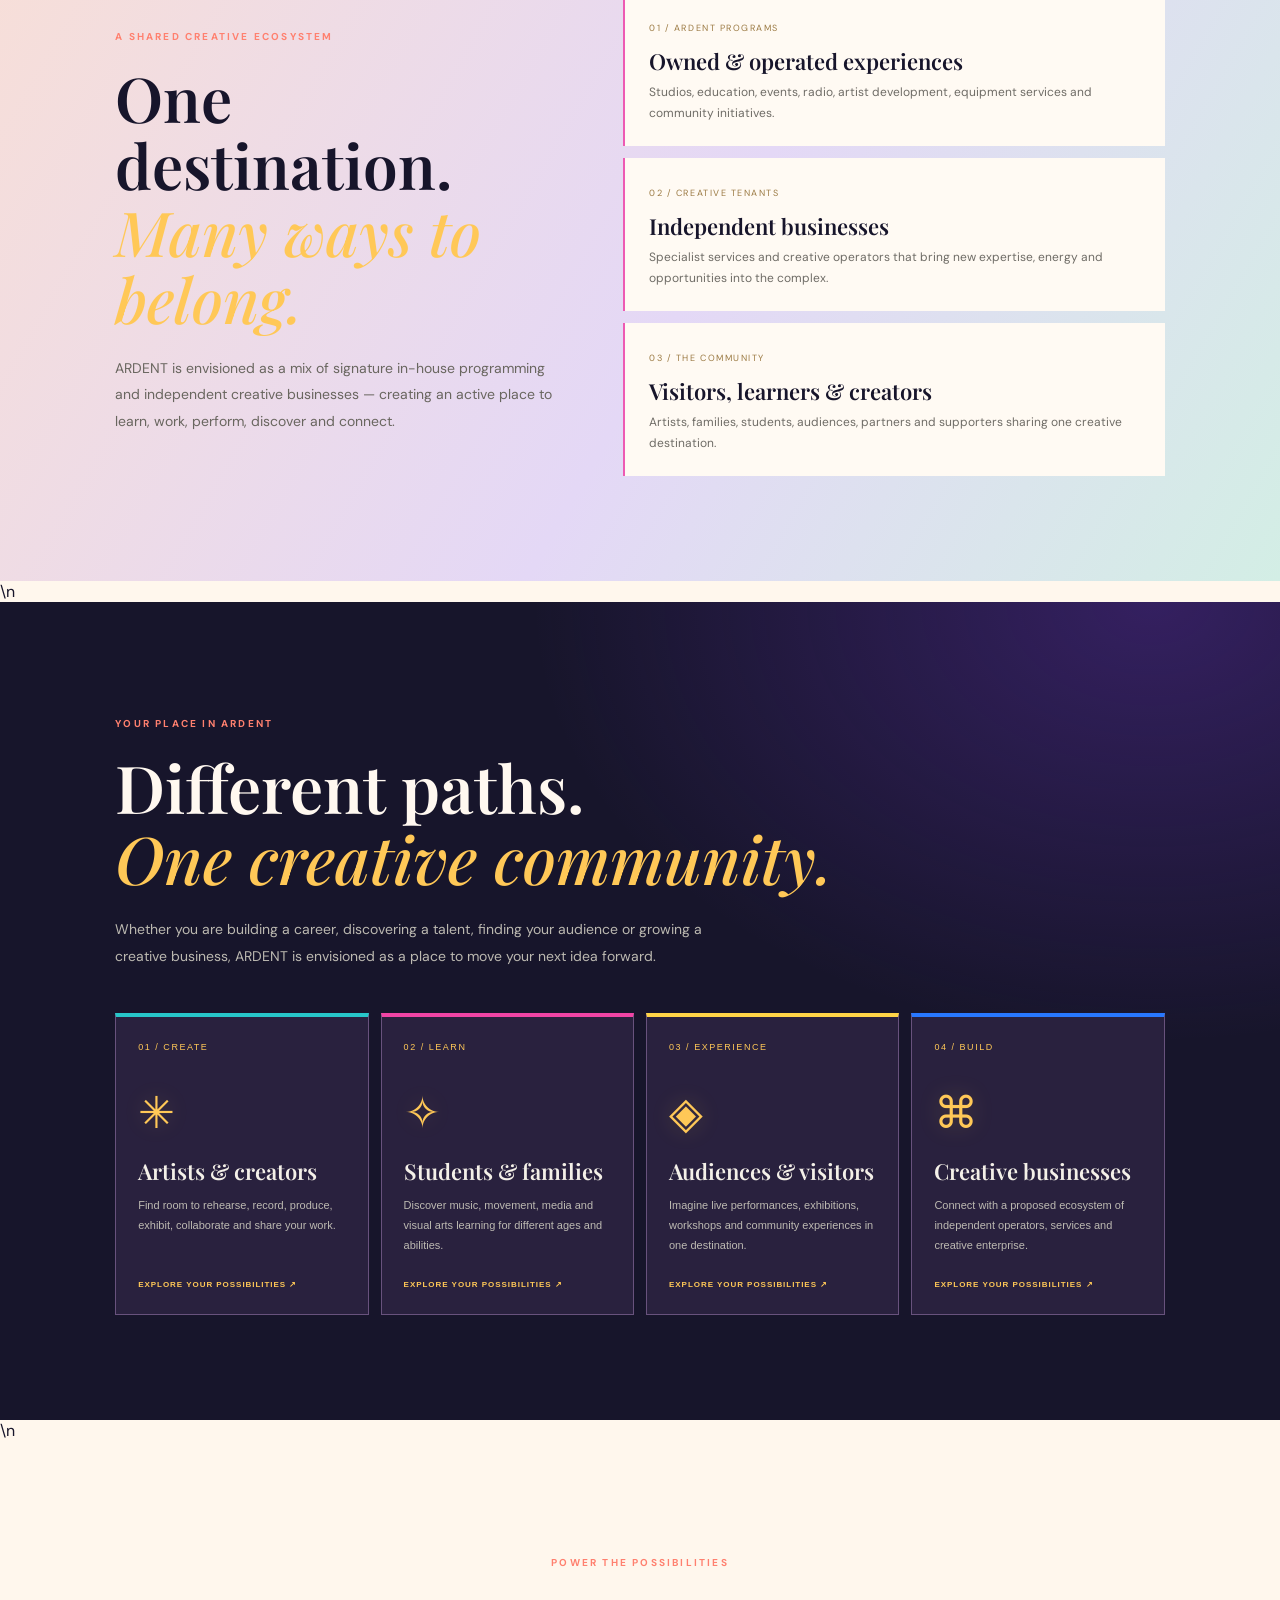
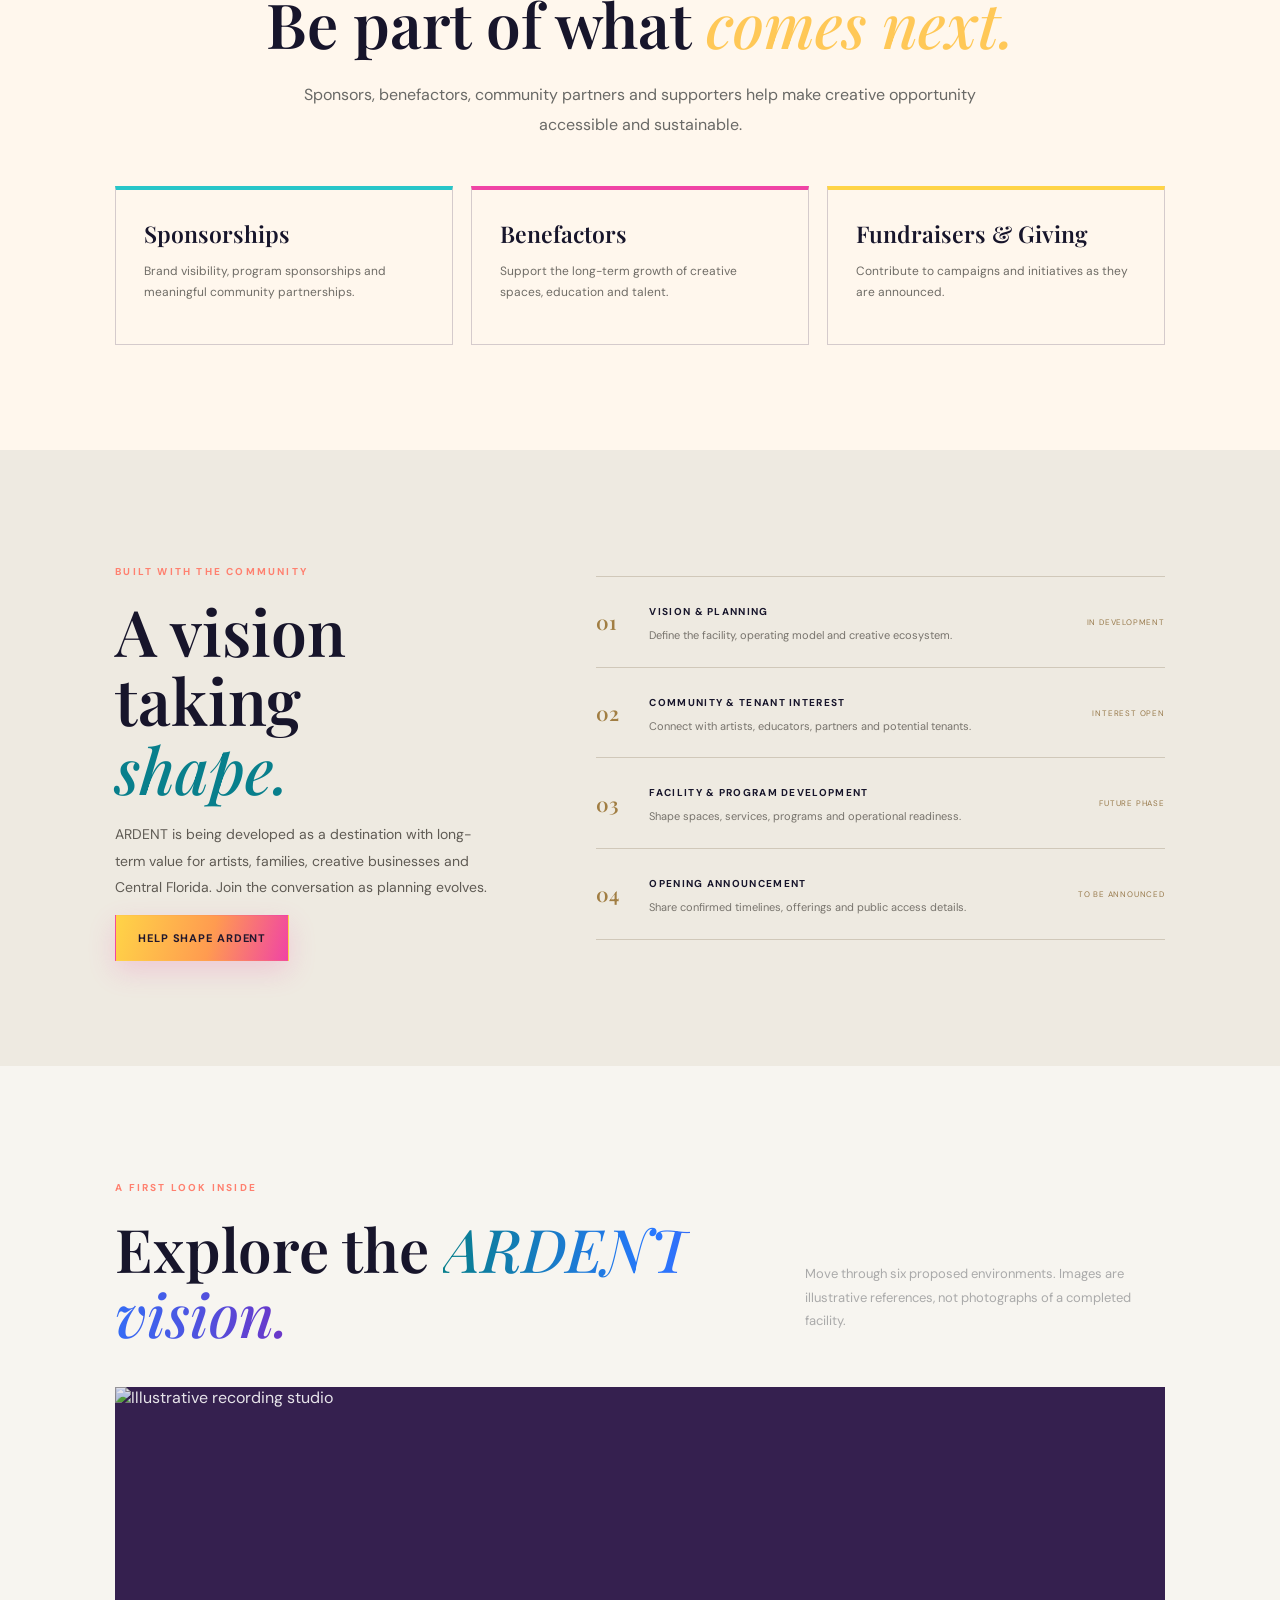
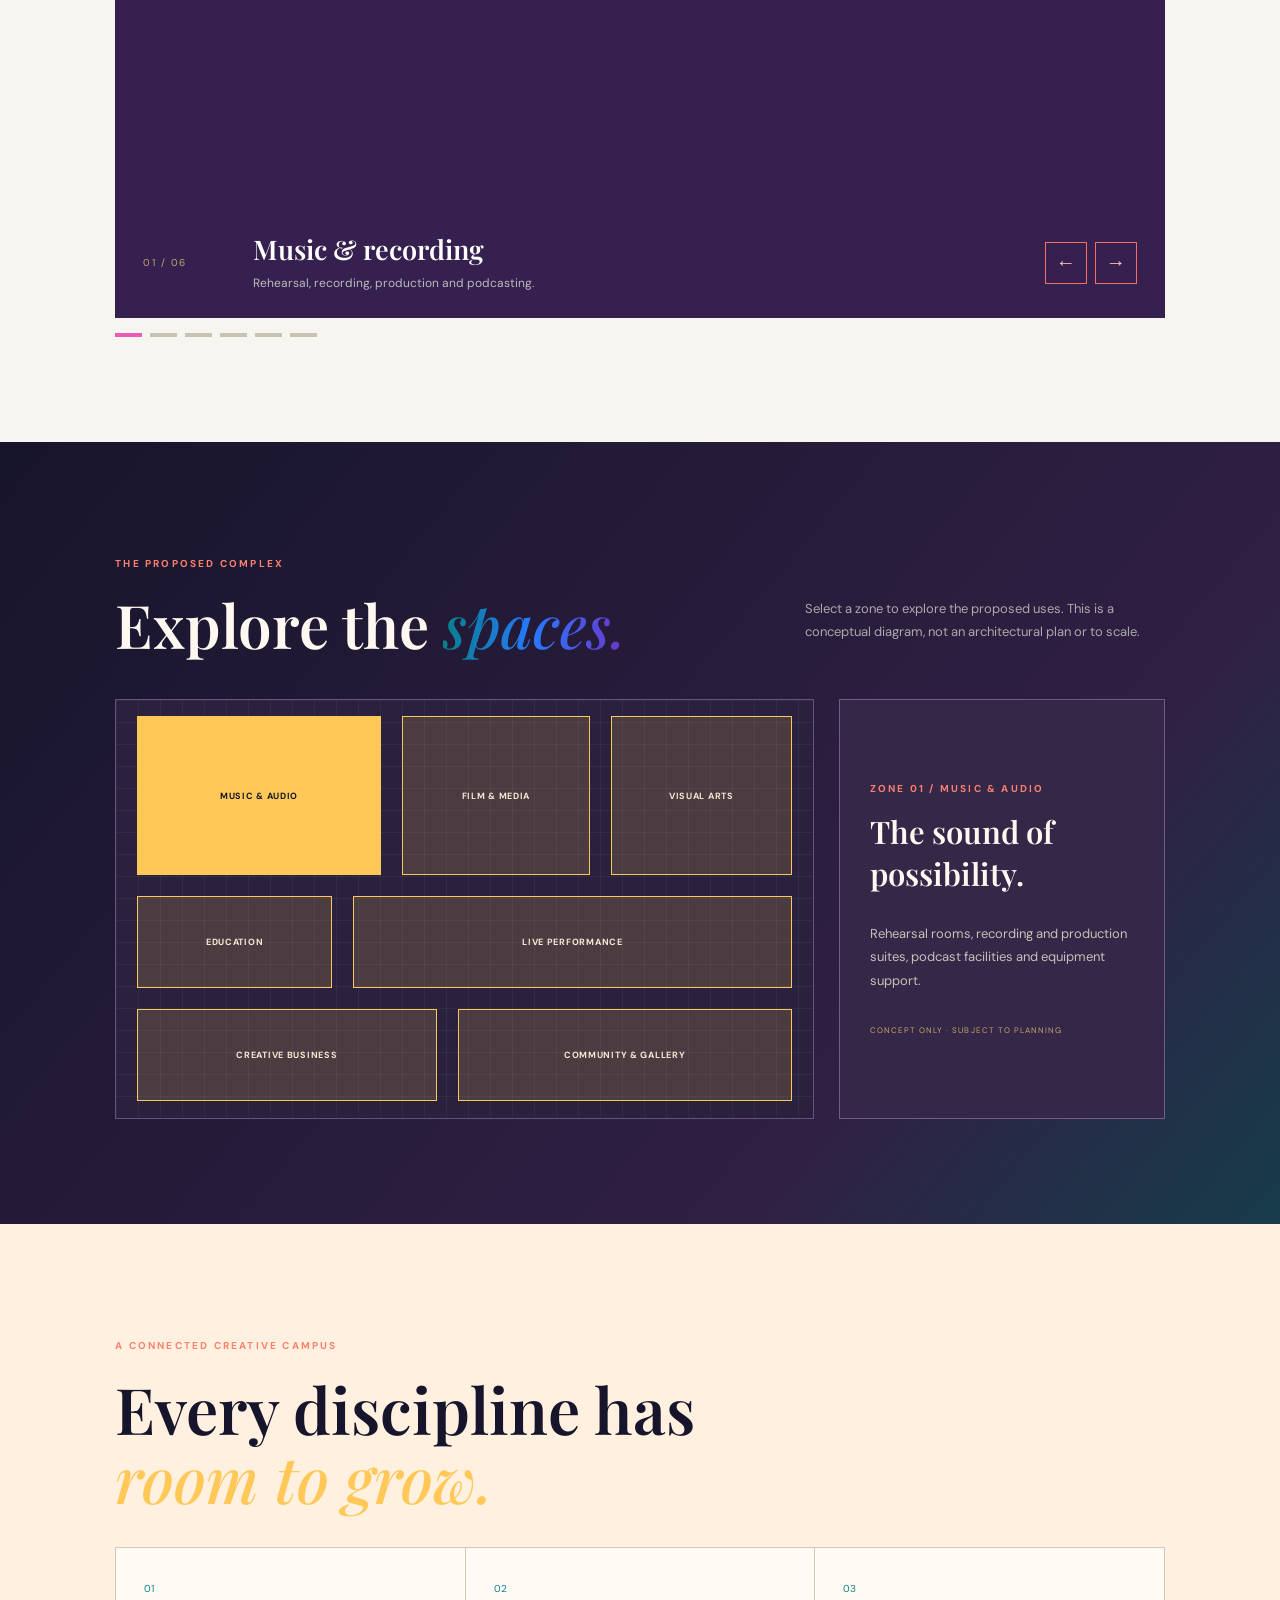
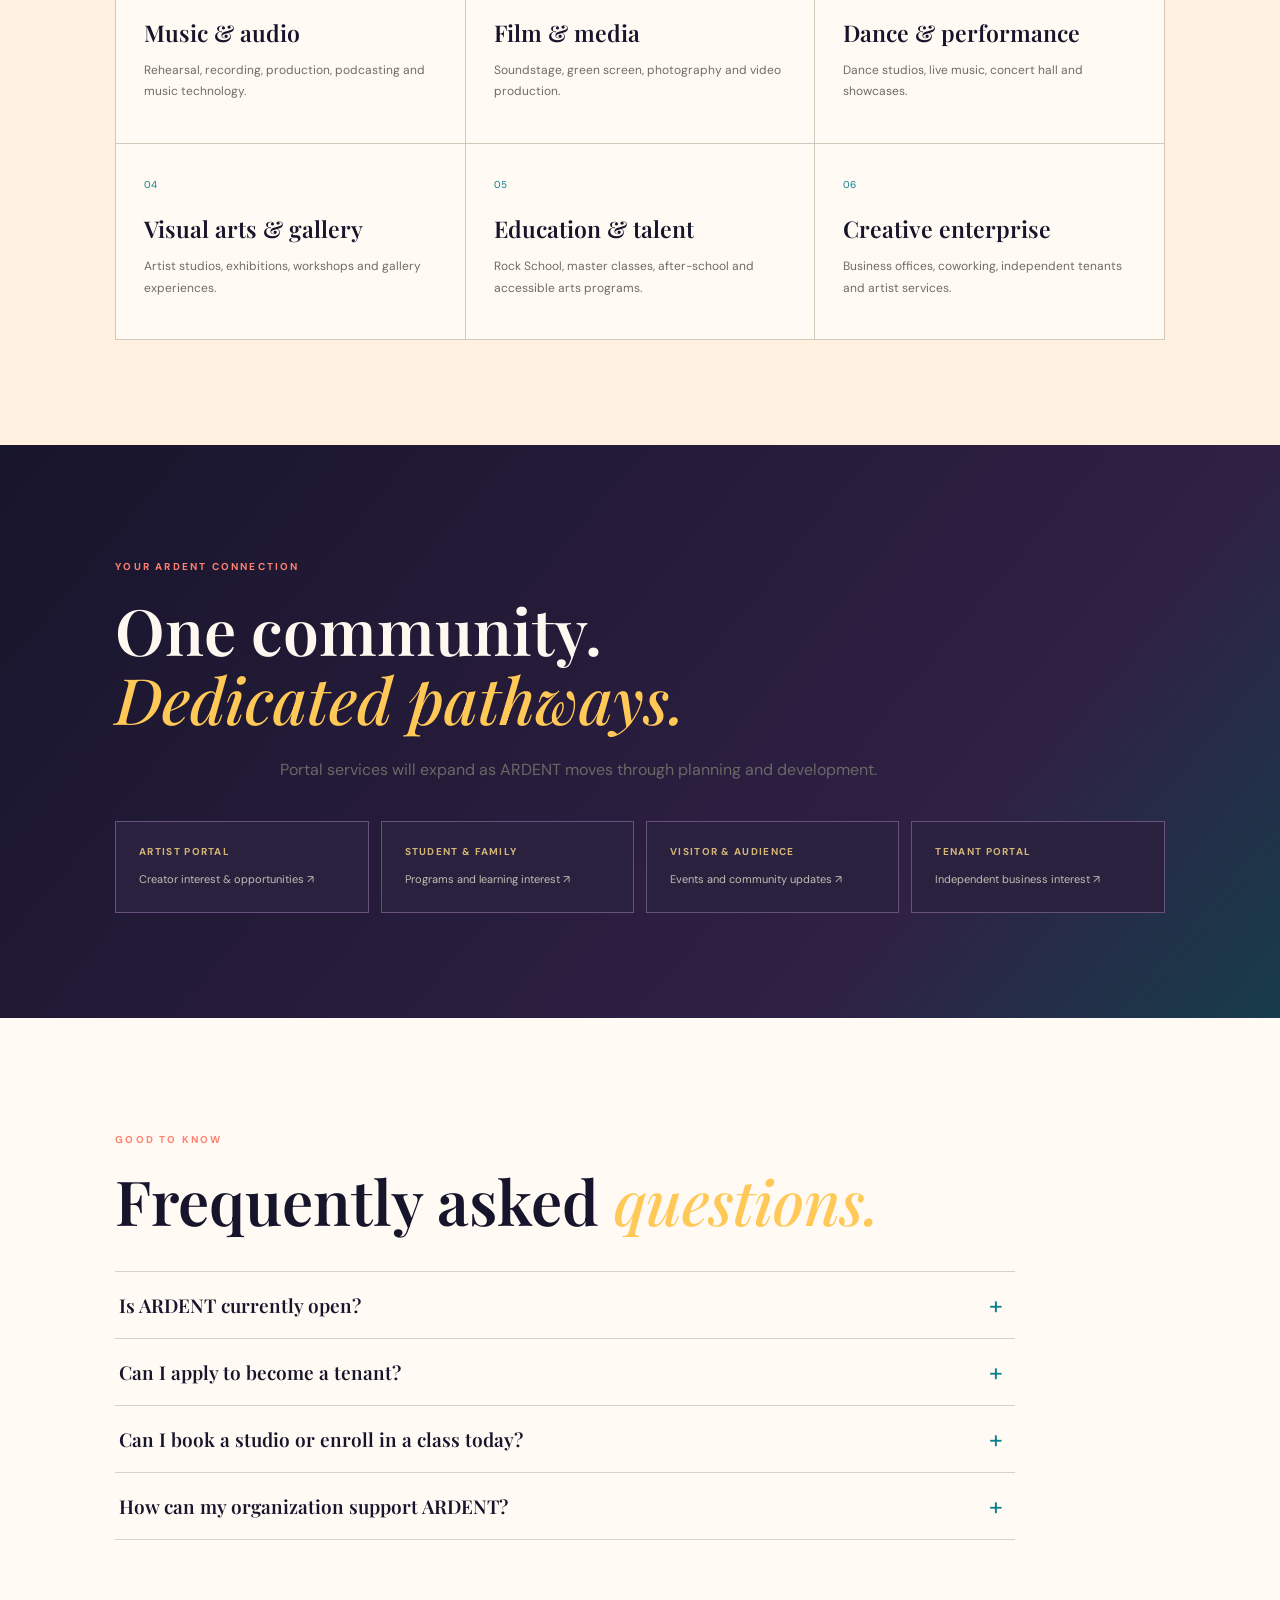
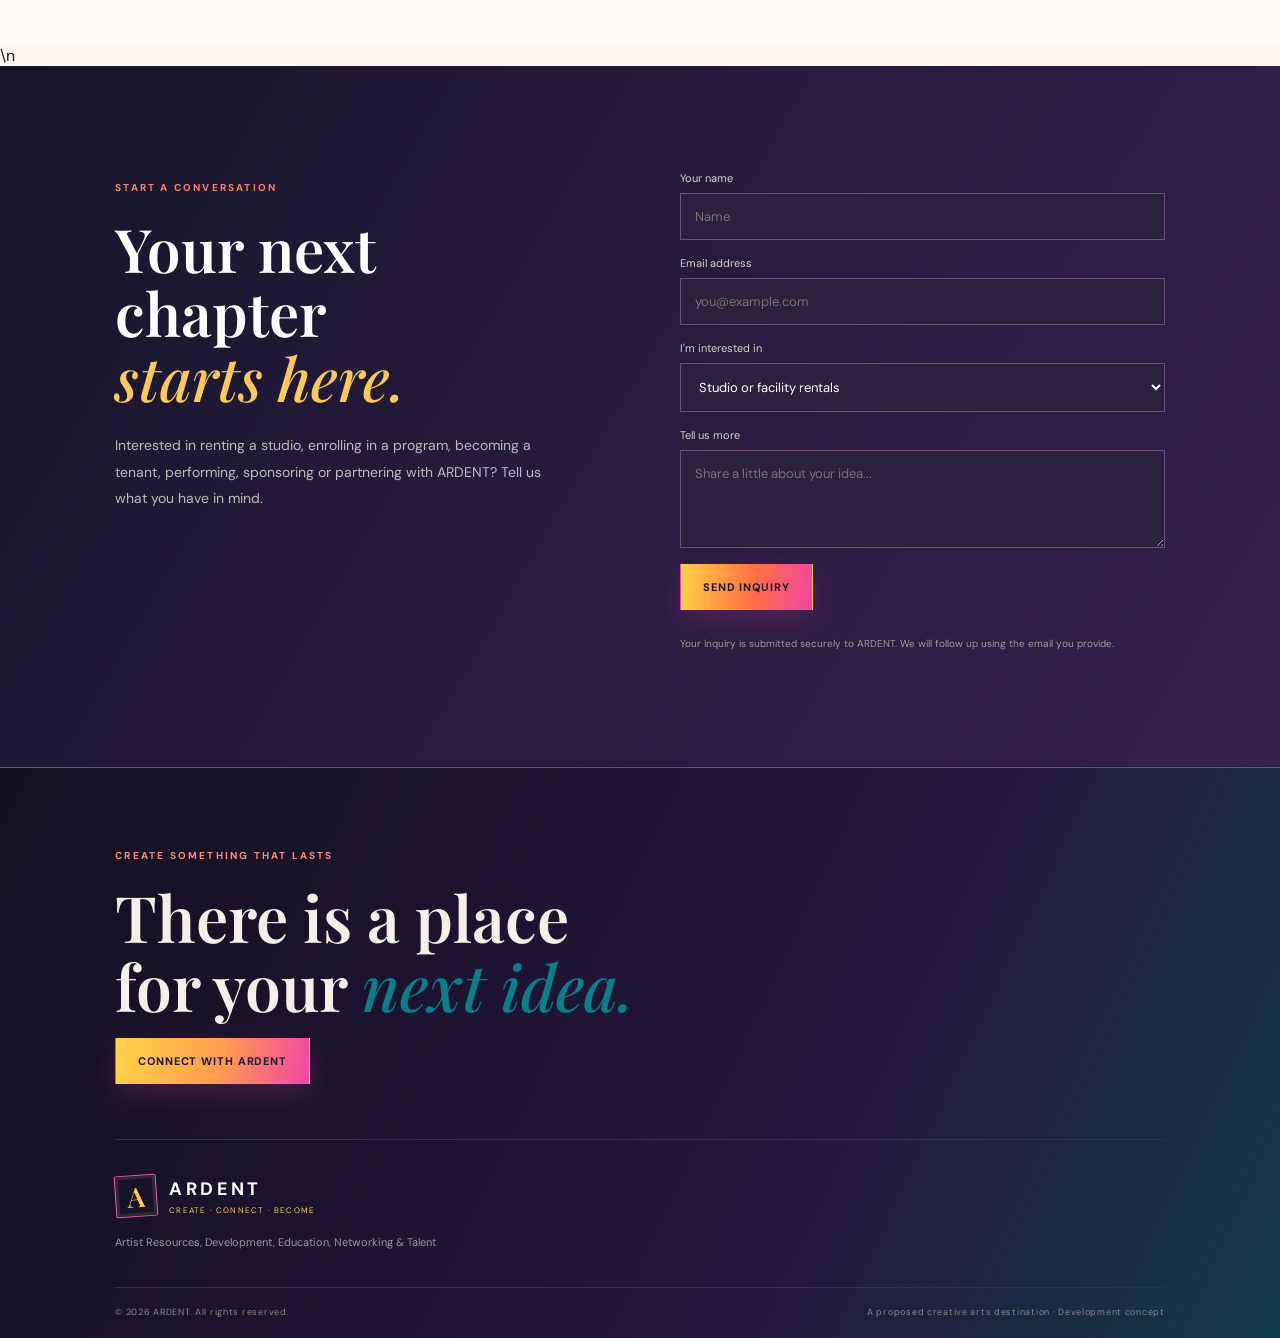
==== commit 61821ac9: "Add artist and business pathway to main navigation" ====
--- a/index.html
+++ b/index.html
@@ -13,7 +13,7 @@
   <a class="brand" href="#home" aria-label="ARDENT home"><span class="brand-mark">A</span><span><b>ARDENT</b><small>CREATE · CONNECT · BECOME</small></span></a>
   <button class="menu-toggle" type="button" aria-label="Open menu" aria-controls="primary-navigation" aria-expanded="false">☰</button>
   <nav class="nav" id="primary-navigation">
-    <a href="experience.html">Explore campus</a><a href="#spaces">The spaces</a><a href="#programs">Education</a><a href="#events">Experiences</a><a href="#belong">Who it’s for</a><a href="#tour">Virtual tour</a><a href="#plan">Floor plan</a><a href="#support">Partner with us</a><a href="development.html">Development vision</a>
+    <a href="experience.html">Explore campus</a><a href="artists-businesses.html">Artists & businesses</a><a href="#spaces">The spaces</a><a href="#programs">Education</a><a href="#events">Experiences</a><a href="#belong">Who it’s for</a><a href="#tour">Virtual tour</a><a href="#plan">Floor plan</a><a href="#support">Partner with us</a><a href="development.html">Development vision</a>
     <a href="pricing.html">Membership & support</a><a href="portal.html">Member portal</a><a class="nav-cta" href="#connect">Get involved</a>
   </nav>
 </header>
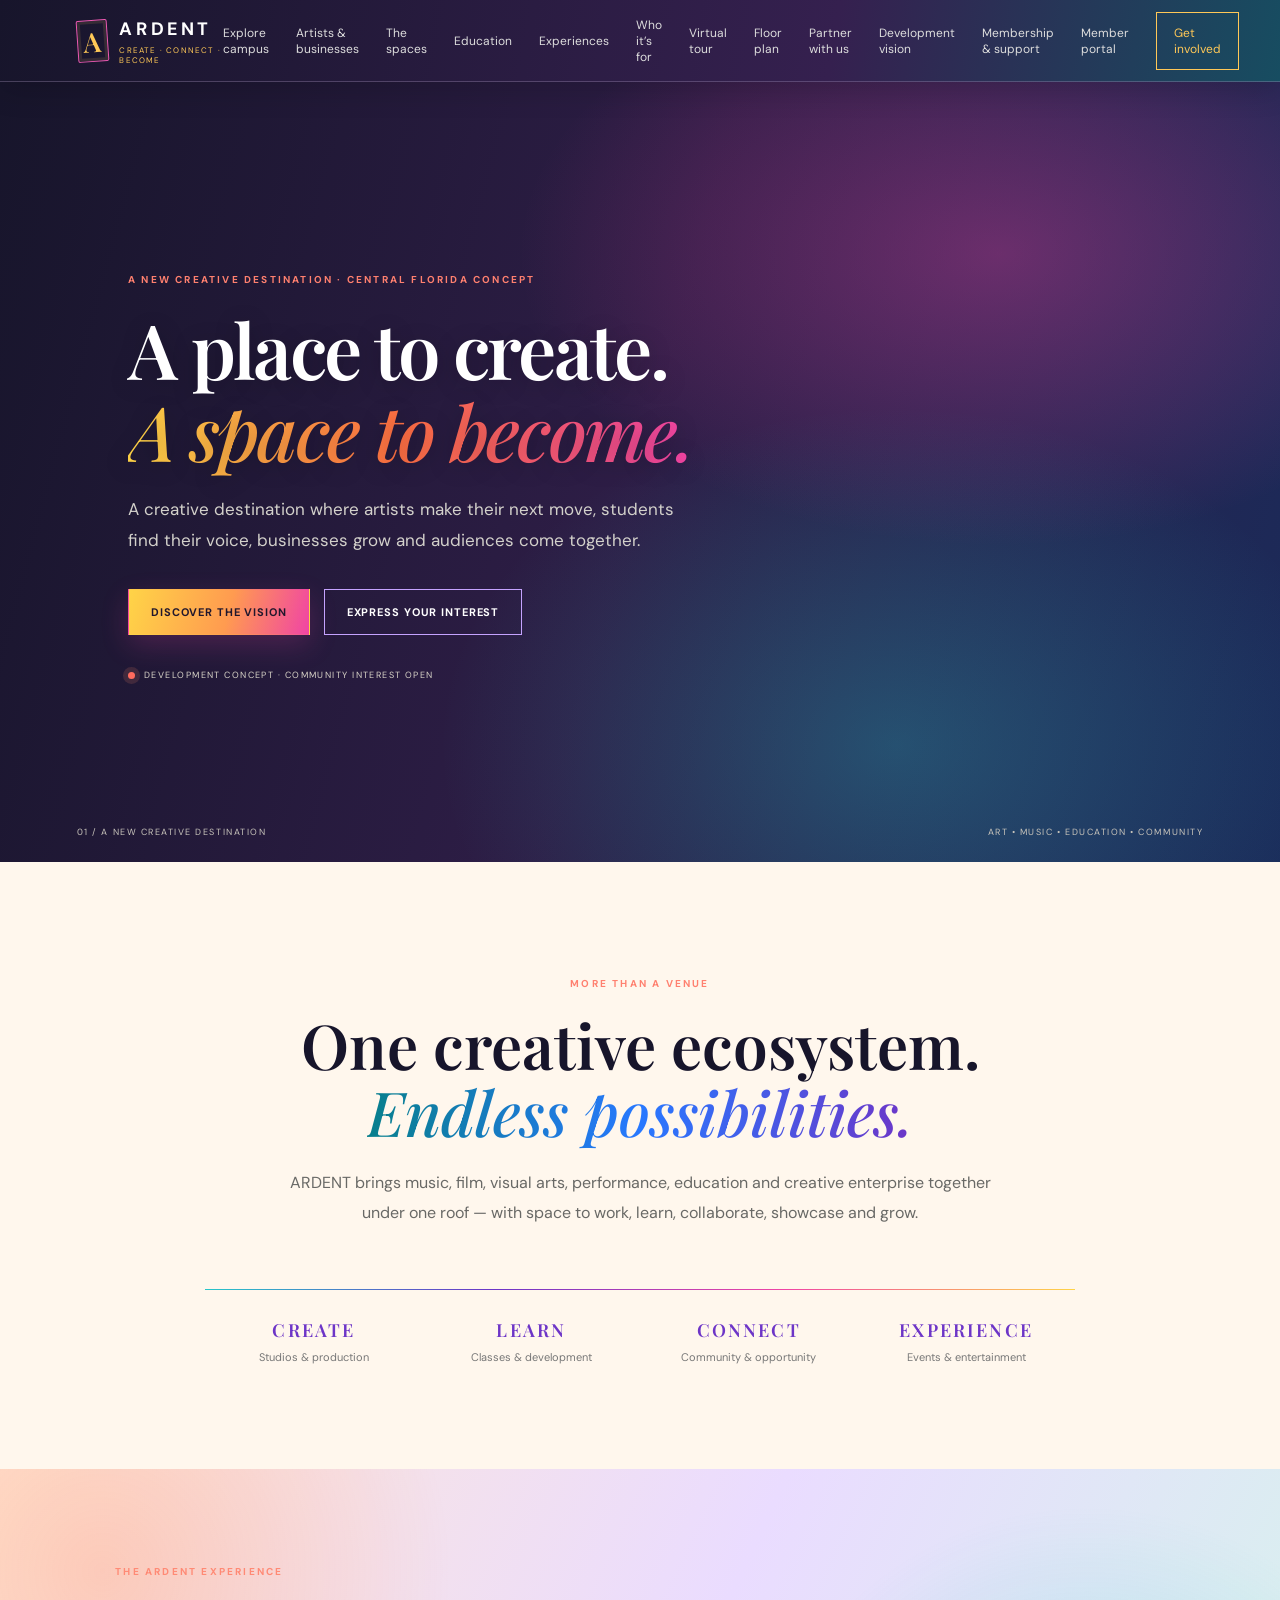
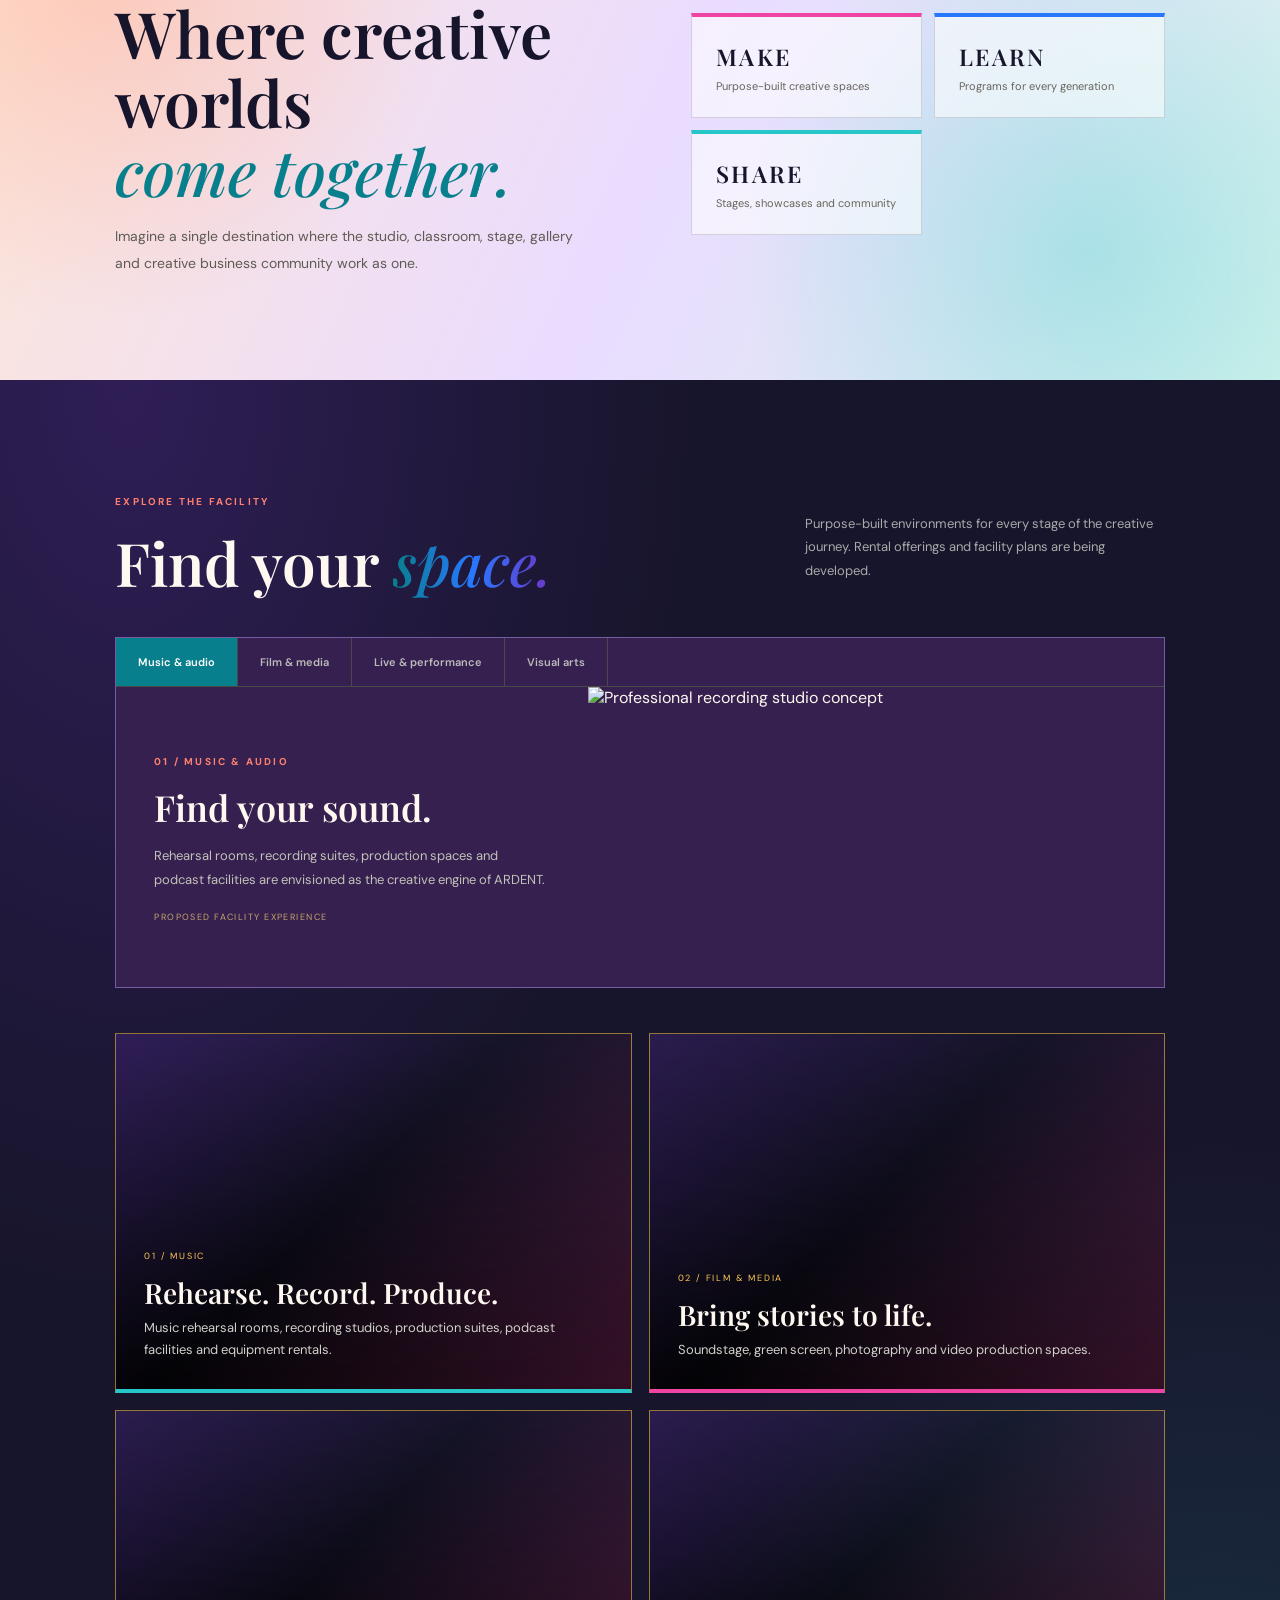
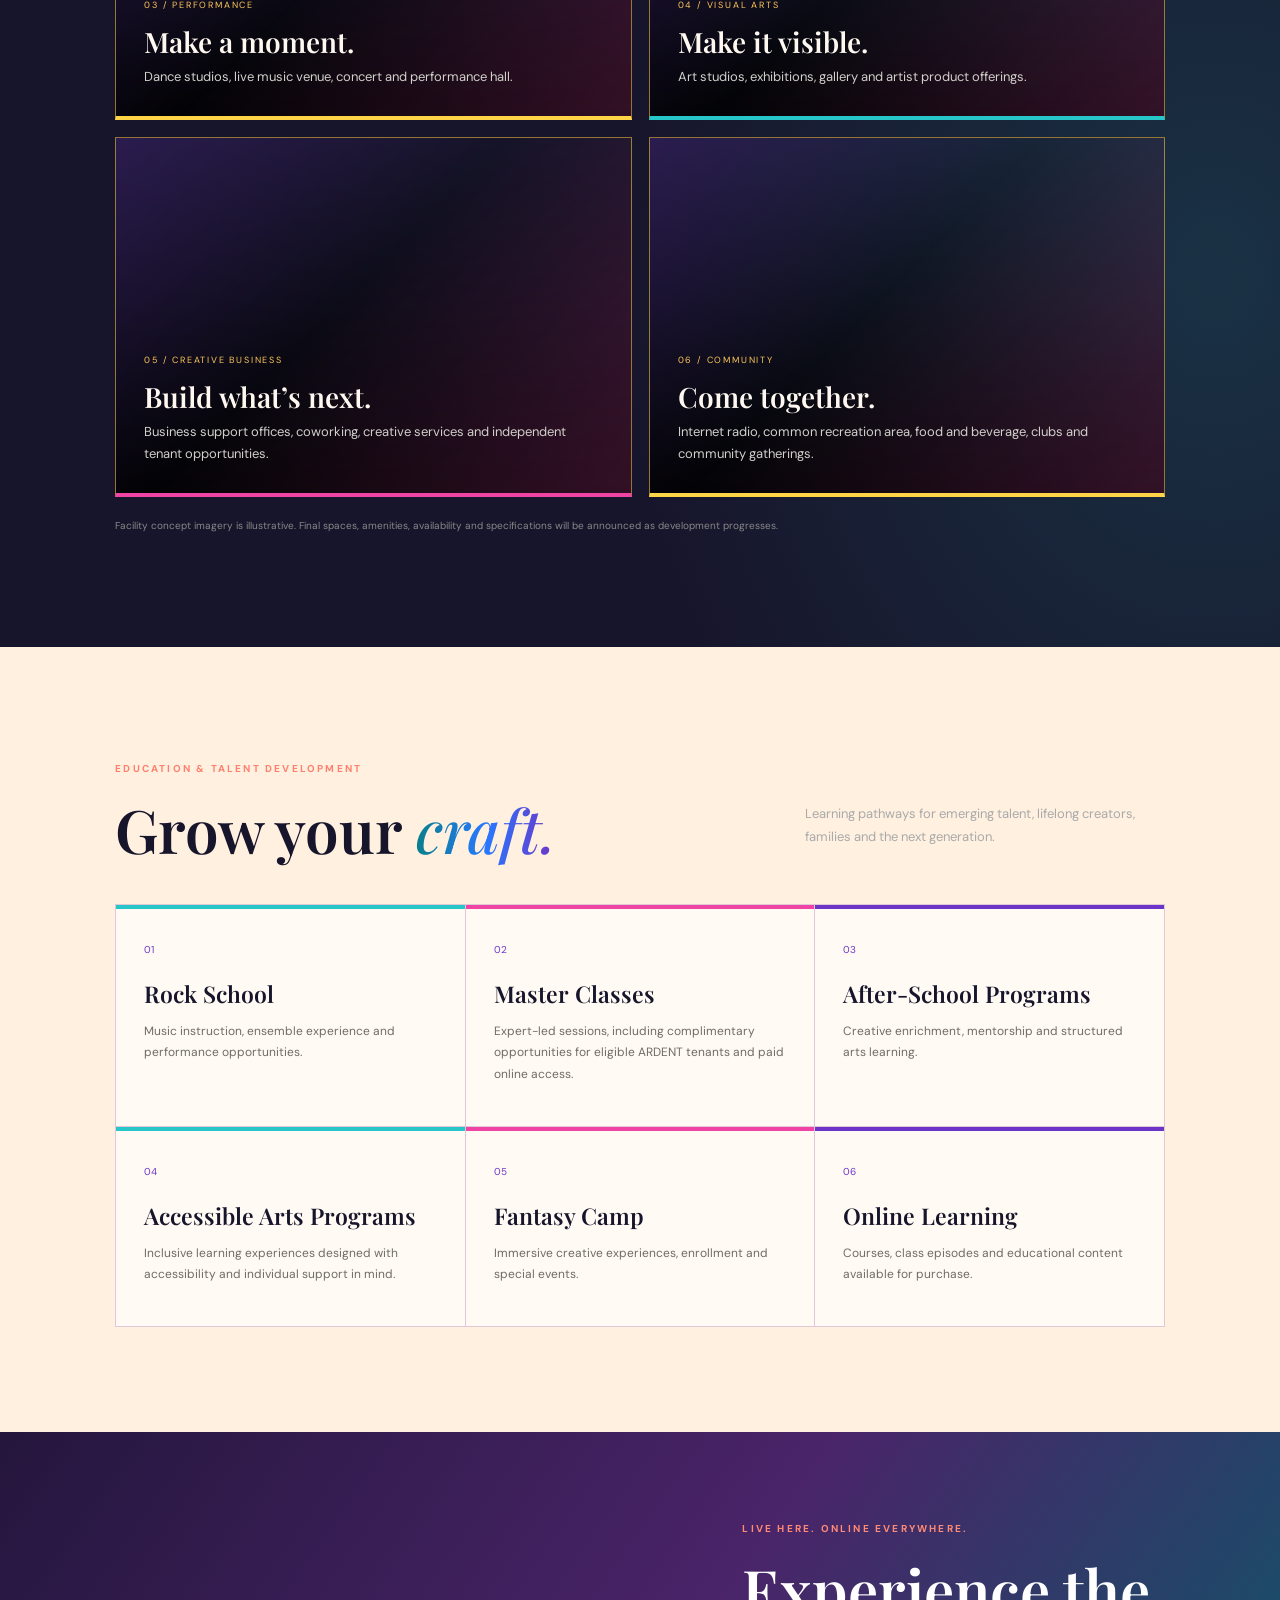
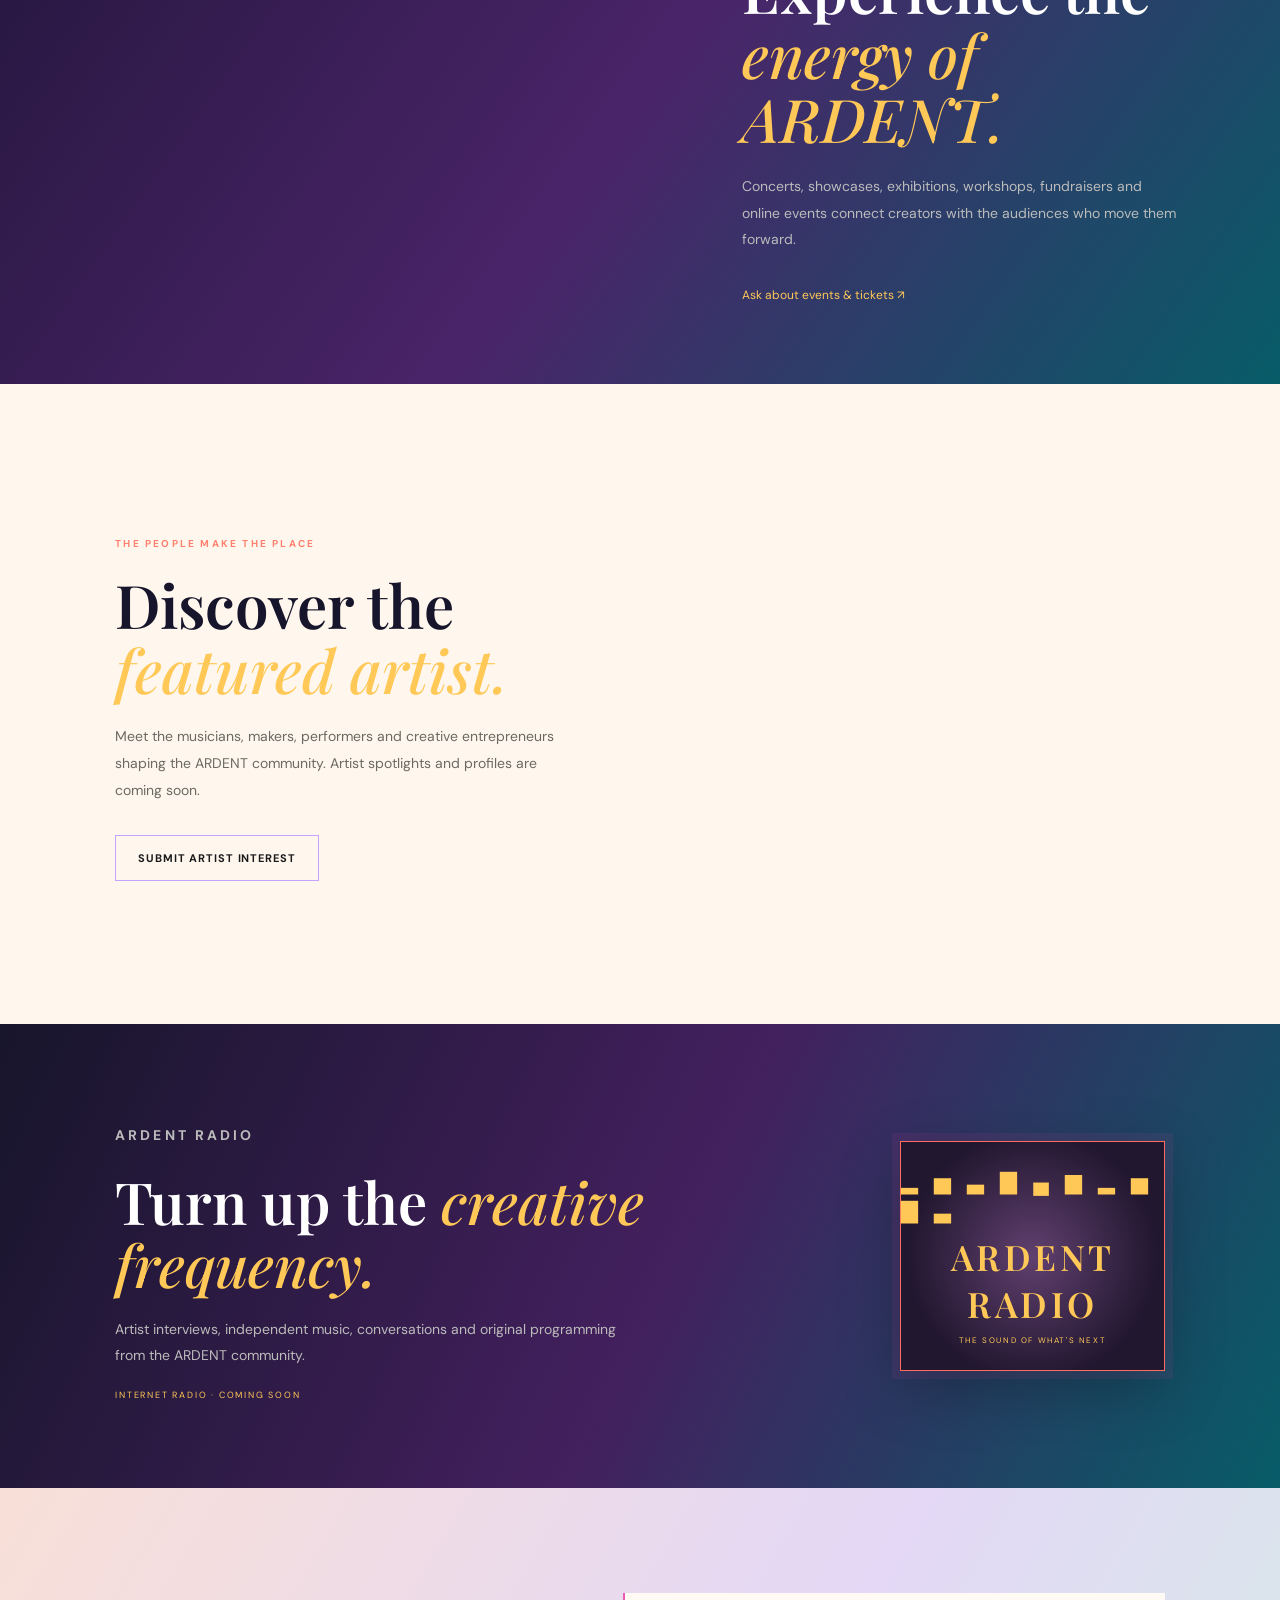
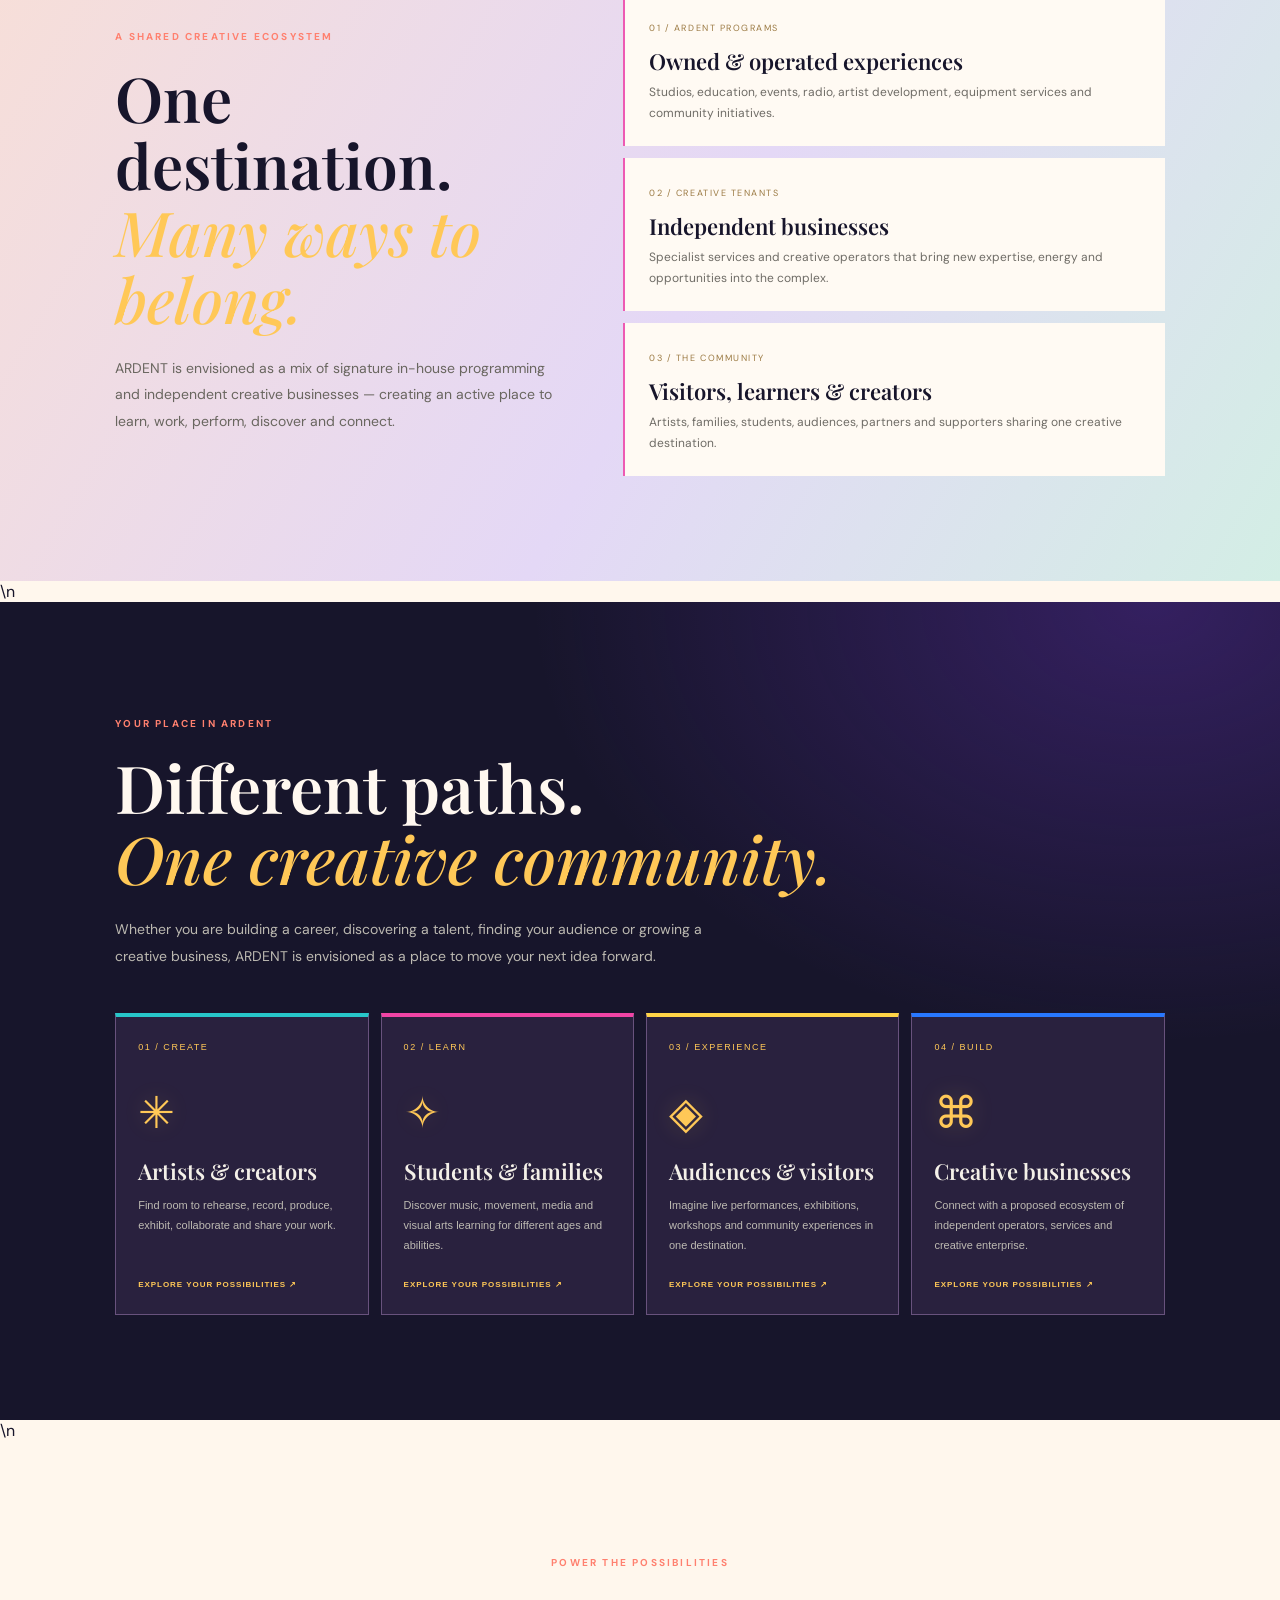
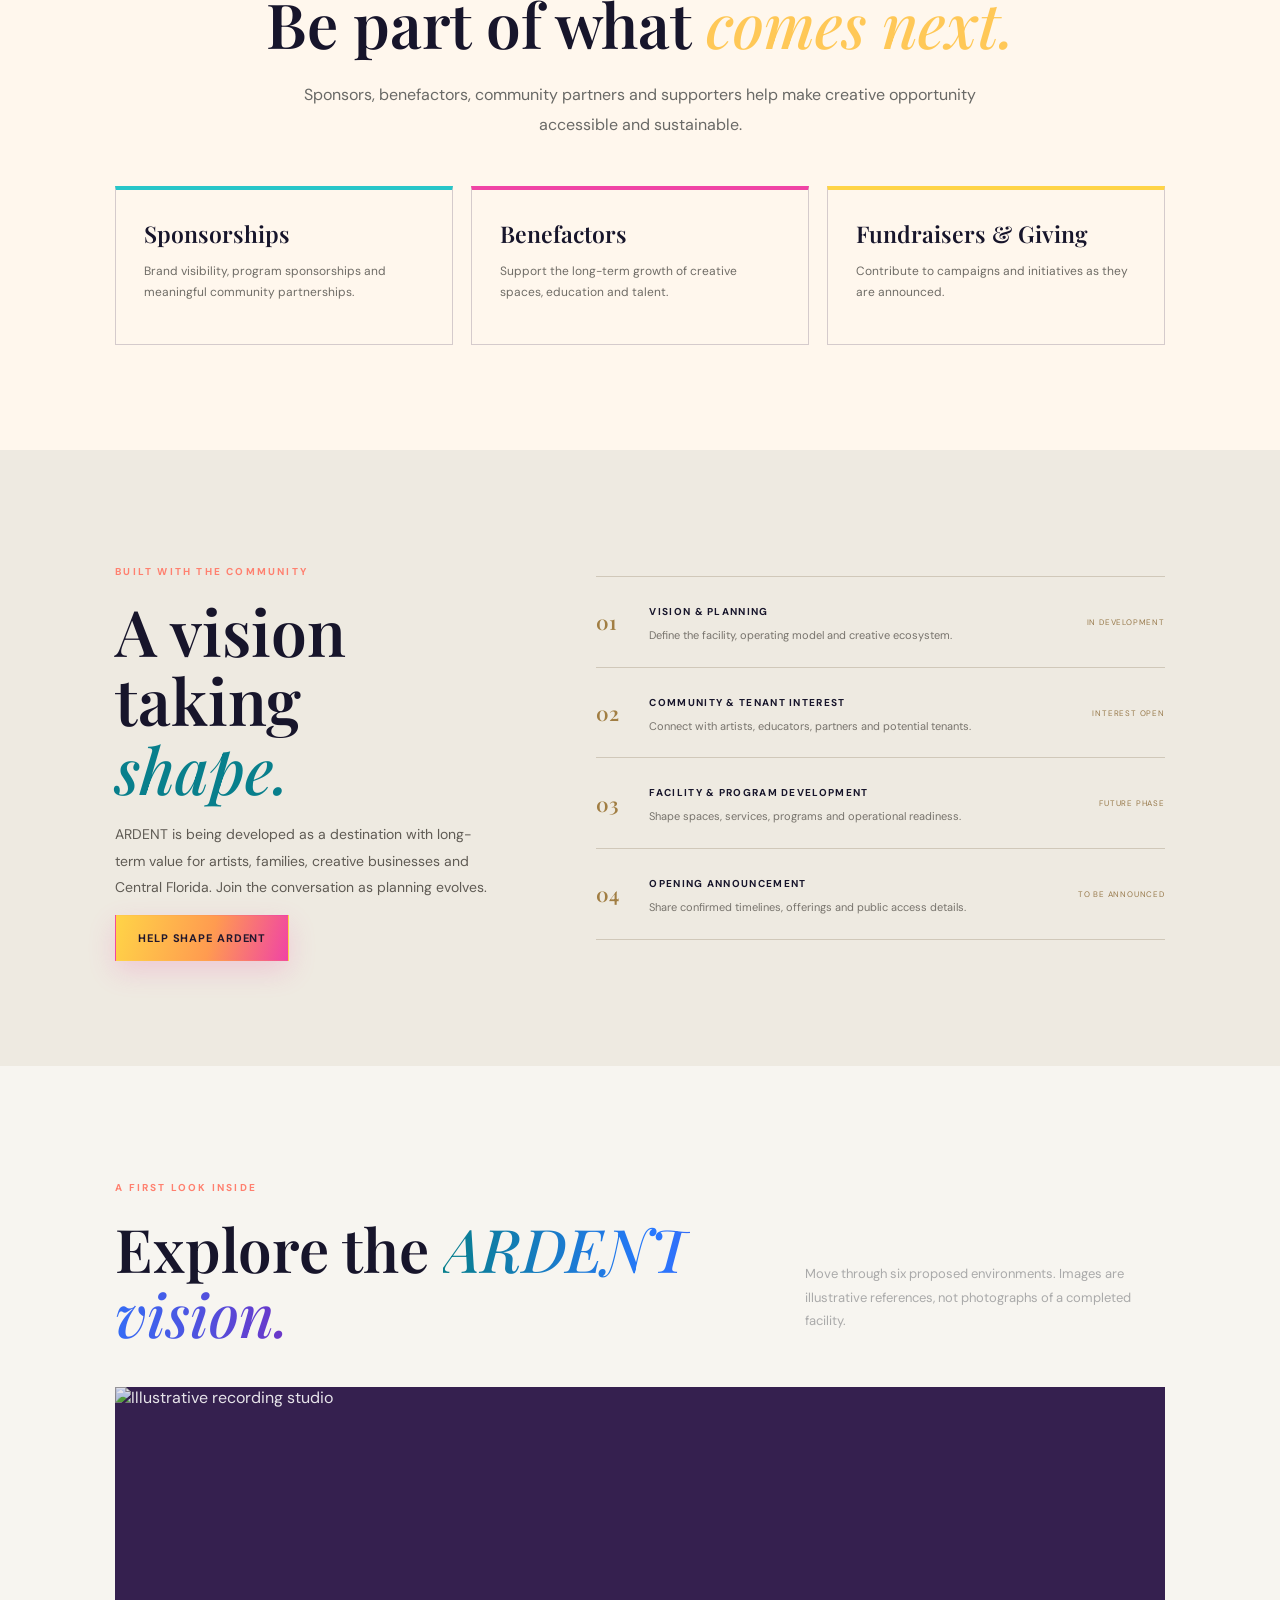
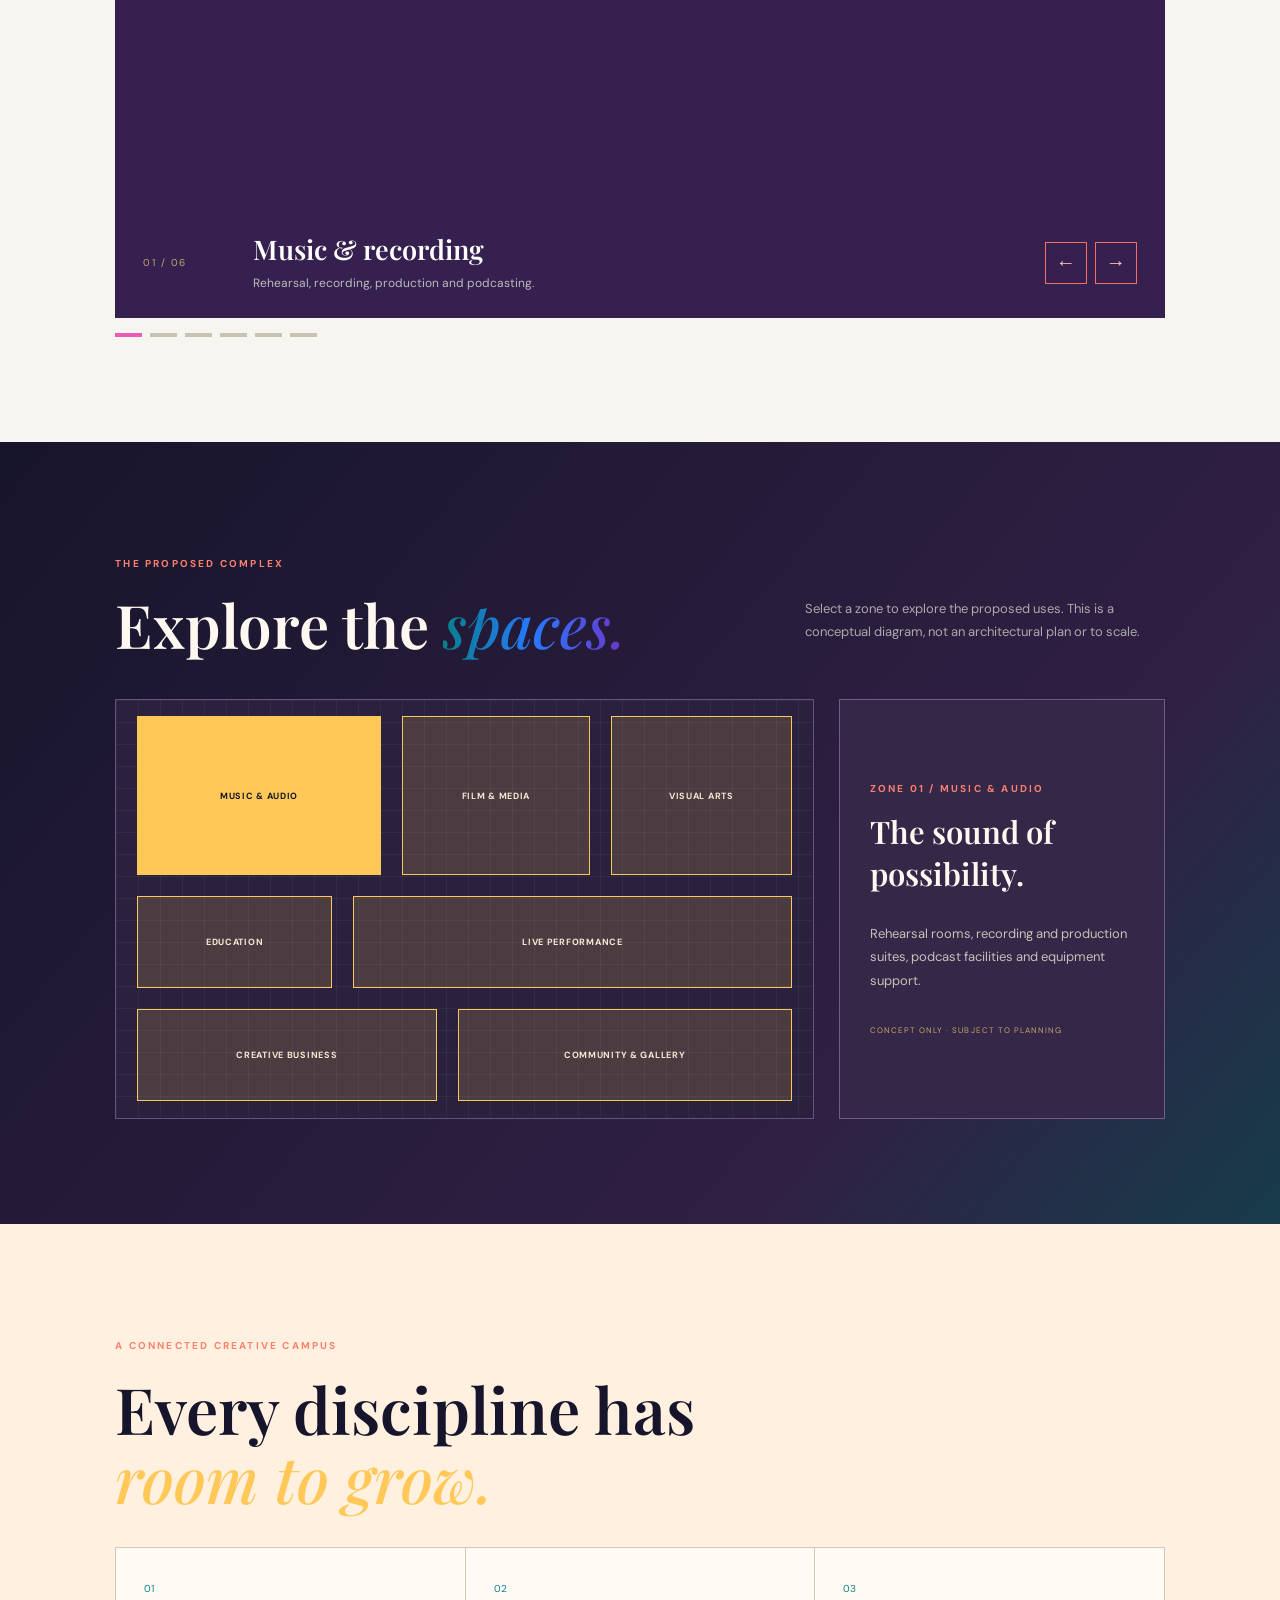
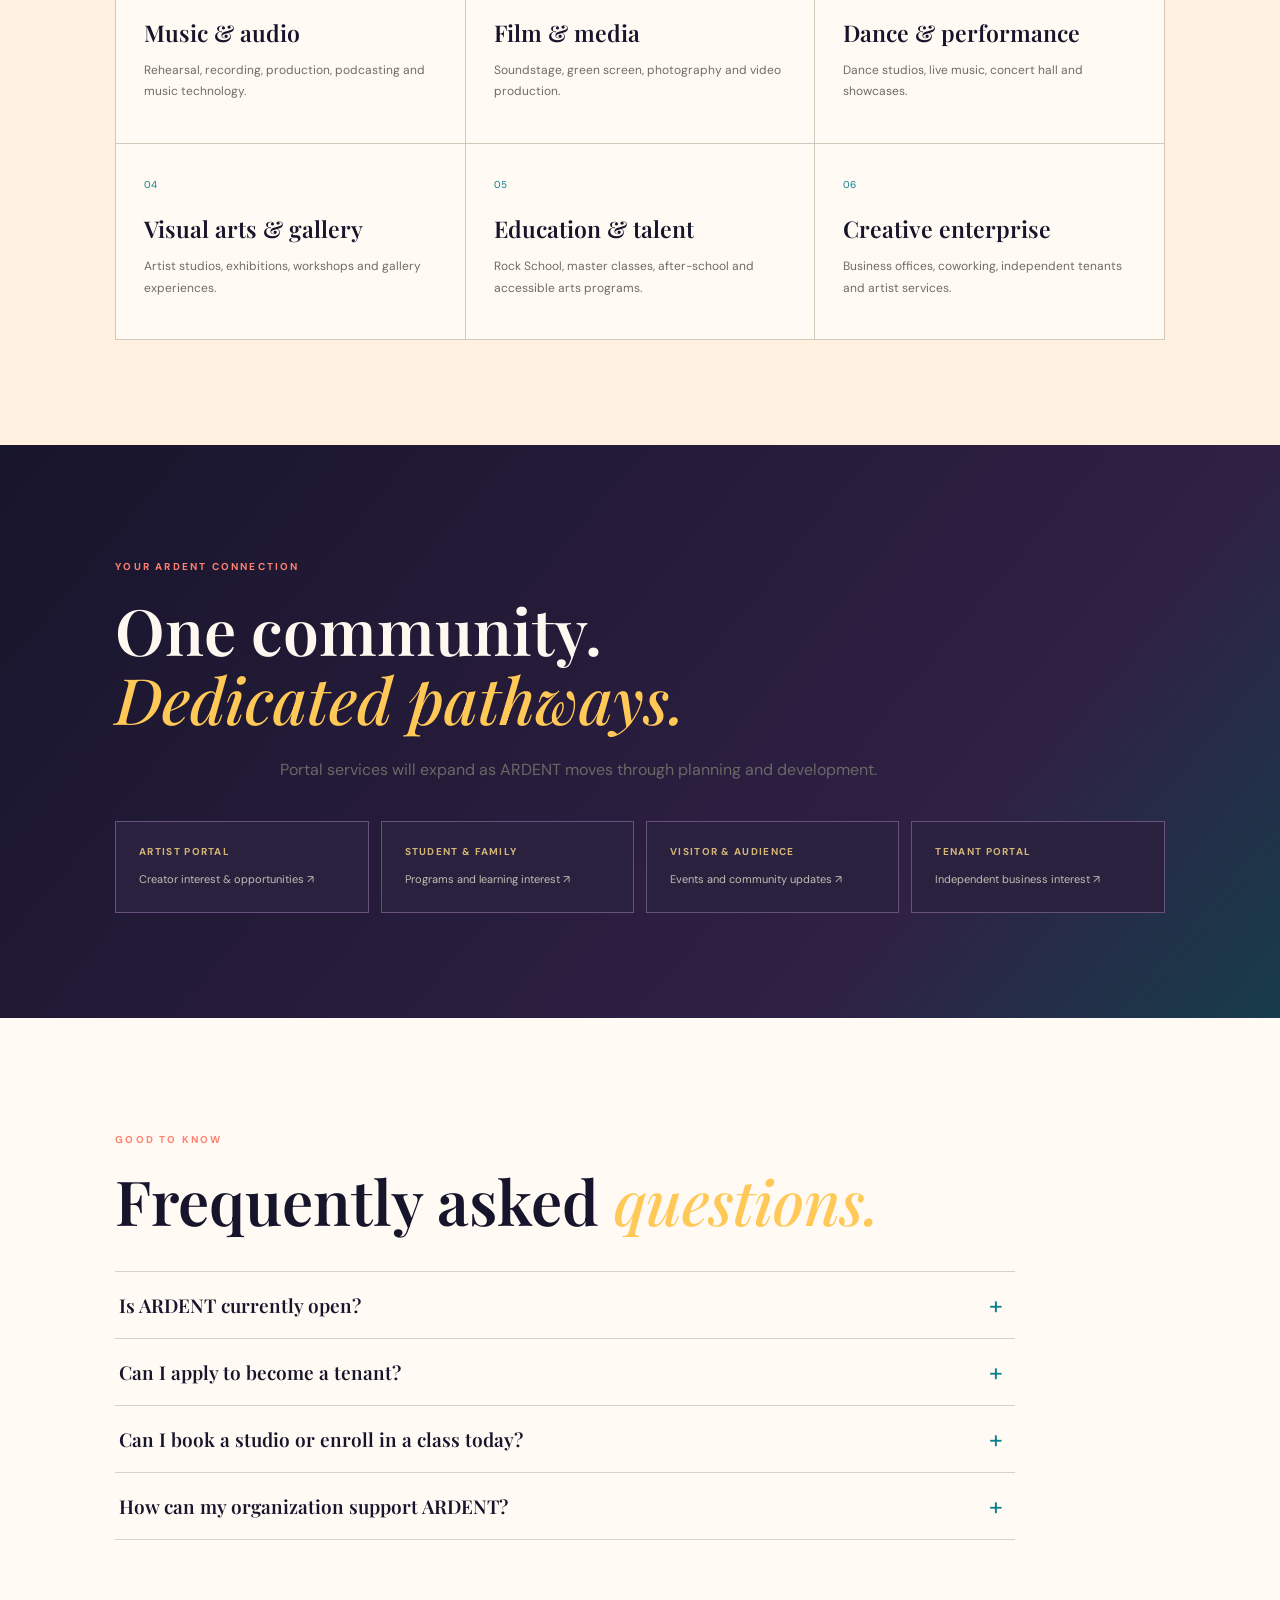
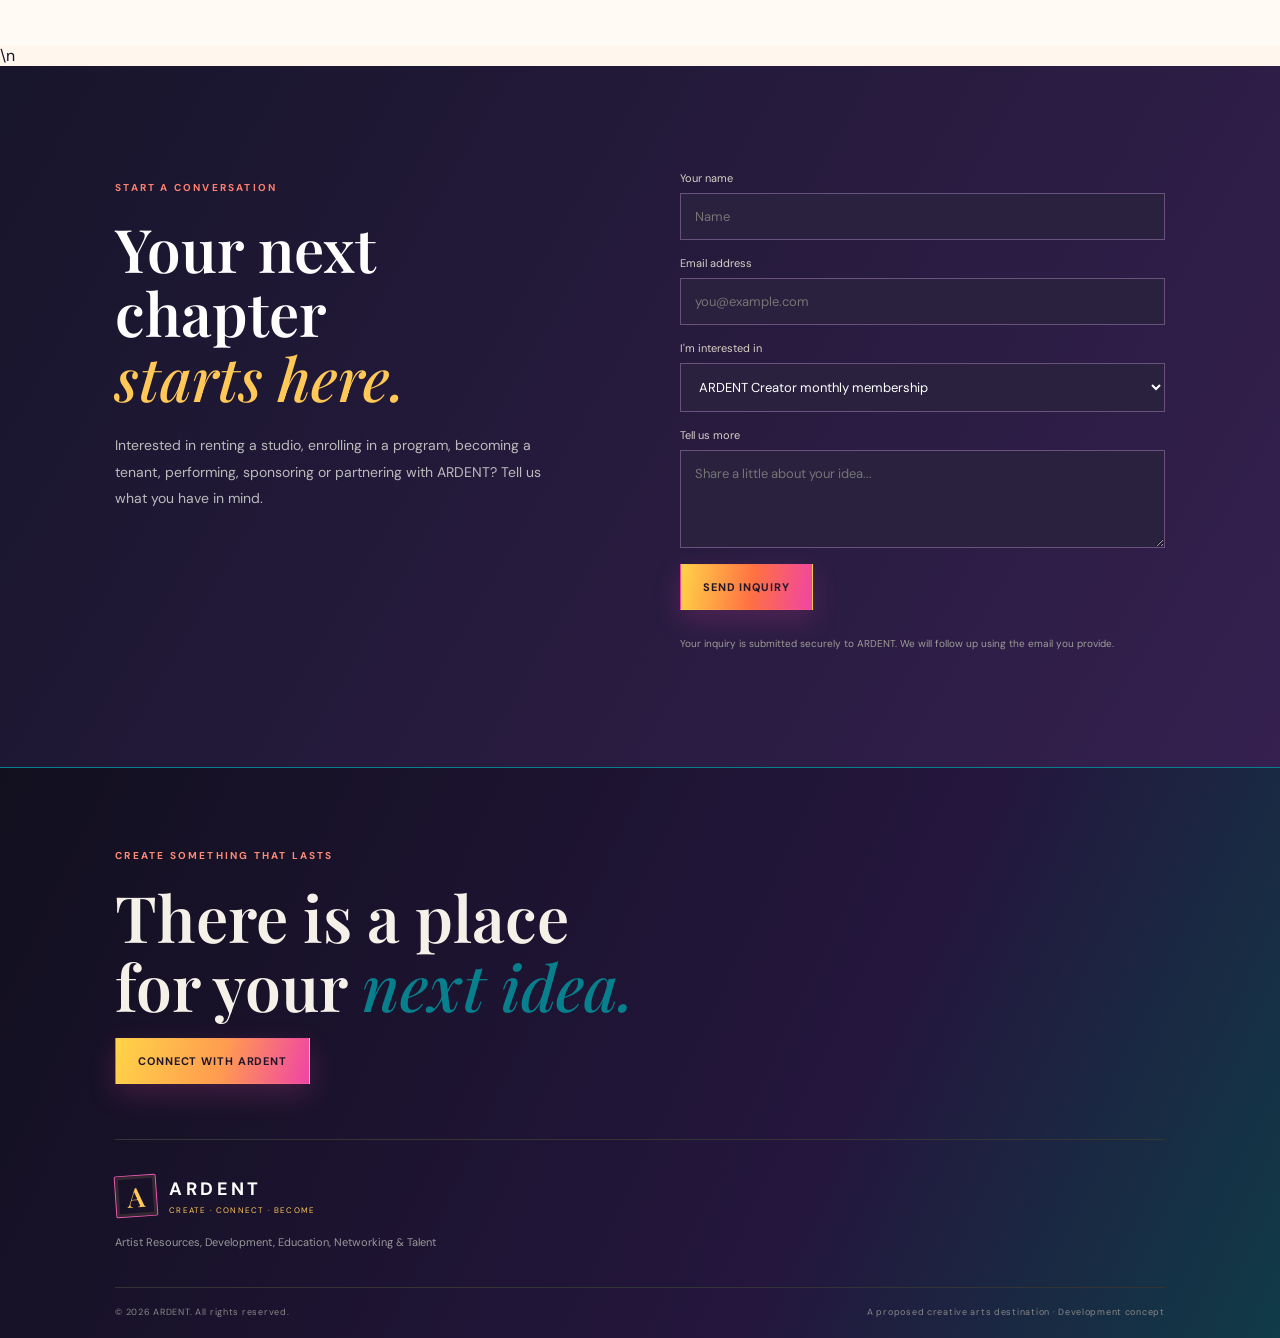
==== commit 774f8e16: "Add monthly membership signup interest choices" ====
--- a/index.html
+++ b/index.html
@@ -78,7 +78,7 @@
 <section class="section department-section" id="departments"><p class="eyebrow">A CONNECTED CREATIVE CAMPUS</p><h2>Every discipline has<br><em>room to grow.</em></h2><div class="department-grid"><article><span>01</span><h3>Music & audio</h3><p>Rehearsal, recording, production, podcasting and music technology.</p></article><article><span>02</span><h3>Film & media</h3><p>Soundstage, green screen, photography and video production.</p></article><article><span>03</span><h3>Dance & performance</h3><p>Dance studios, live music, concert hall and showcases.</p></article><article><span>04</span><h3>Visual arts & gallery</h3><p>Artist studios, exhibitions, workshops and gallery experiences.</p></article><article><span>05</span><h3>Education & talent</h3><p>Rock School, master classes, after-school and accessible arts programs.</p></article><article><span>06</span><h3>Creative enterprise</h3><p>Business offices, coworking, independent tenants and artist services.</p></article></div></section>
 <section class="section portal-paths" id="portals"><p class="eyebrow">YOUR ARDENT CONNECTION</p><h2>One community.<br><em>Dedicated pathways.</em></h2><p class="lead">Portal services will expand as ARDENT moves through planning and development.</p><div class="portal-path-grid"><a href="portal.html"><b>ARTIST PORTAL</b><span>Creator interest & opportunities ↗</span></a><a href="portal.html"><b>STUDENT & FAMILY</b><span>Programs and learning interest ↗</span></a><a href="portal.html"><b>VISITOR & AUDIENCE</b><span>Events and community updates ↗</span></a><a href="portal.html"><b>TENANT PORTAL</b><span>Independent business interest ↗</span></a></div></section>
 <section class="section faq-section"><p class="eyebrow">GOOD TO KNOW</p><h2>Frequently asked <em>questions.</em></h2><div class="faq-list"><details><summary>Is ARDENT currently open?</summary><p>ARDENT is a developing facility concept. The spaces, services and programs shown here communicate the vision and are not represented as currently open or available.</p></details><details><summary>Can I apply to become a tenant?</summary><p>Yes. You can submit an expression of interest through the member portal. Applications are for planning and review; no lease or space is currently being offered through this website.</p></details><details><summary>Can I book a studio or enroll in a class today?</summary><p>You can submit an interest or preliminary request. Availability, schedules, pricing and confirmed bookings will be announced when operations are established.</p></details><details><summary>How can my organization support ARDENT?</summary><p>Use the inquiry form to express interest in sponsorship, partnerships, community programming or other ways to contribute.</p></details></div></section>\n<section class="section connect-section" id="connect"><div><p class="eyebrow">START A CONVERSATION</p><h2>Your next chapter<br><em>starts here.</em></h2><p>Interested in renting a studio, enrolling in a program, becoming a tenant, performing, sponsoring or partnering with ARDENT? Tell us what you have in mind.</p></div>
-<form class="contact-form" id="interestForm"><label>Your name<input required name="name" placeholder="Name"></label><label>Email address<input required type="email" name="email" placeholder="you@example.com"></label><label>I'm interested in<select name="interest"><option>Studio or facility rentals</option><option>Education and programs</option><option>Becoming an independent tenant</option><option>Performing or featuring my work</option><option>Sponsorship or benefactor opportunities</option><option>Events, radio or media</option><option>Other partnership</option></select></label><label>Tell us more<textarea name="message" rows="4" placeholder="Share a little about your idea..."></textarea></label><button class="button gold" type="submit">Send inquiry</button><p class="form-note" id="formNote" role="status" aria-live="polite">Your inquiry is submitted securely to ARDENT. We will follow up using the email you provide.</p></form>
+<form class="contact-form" id="interestForm"><label>Your name<input required name="name" placeholder="Name"></label><label>Email address<input required type="email" name="email" placeholder="you@example.com"></label><label>I'm interested in<select name="interest"><option>ARDENT Creator monthly membership</option><option>ARDENT Business monthly membership</option><option>Studio or facility rentals</option><option>Education and programs</option><option>Becoming an independent tenant</option><option>Performing or featuring my work</option><option>Sponsorship or benefactor opportunities</option><option>Events, radio or media</option><option>Other partnership</option></select></label><label>Tell us more<textarea name="message" rows="4" placeholder="Share a little about your idea..."></textarea></label><button class="button gold" type="submit">Send inquiry</button><p class="form-note" id="formNote" role="status" aria-live="polite">Your inquiry is submitted securely to ARDENT. We will follow up using the email you provide.</p></form>
 </section>
 </main>
 <footer><div class="footer-cta"><span class="eyebrow">CREATE SOMETHING THAT LASTS</span><h2>There is a place<br>for your <em>next idea.</em></h2><a class="button gold" href="#connect">Connect with ARDENT</a></div><a class="brand footer-brand" href="#home"><span class="brand-mark">A</span><span><b>ARDENT</b><small>CREATE · CONNECT · BECOME</small></span></a><p>Artist Resources, Development, Education, Networking & Talent</p><div class="footer-bottom"><span>© <span id="year"></span> ARDENT. All rights reserved.</span><span>A proposed creative arts destination · Development concept</span></div></footer>
